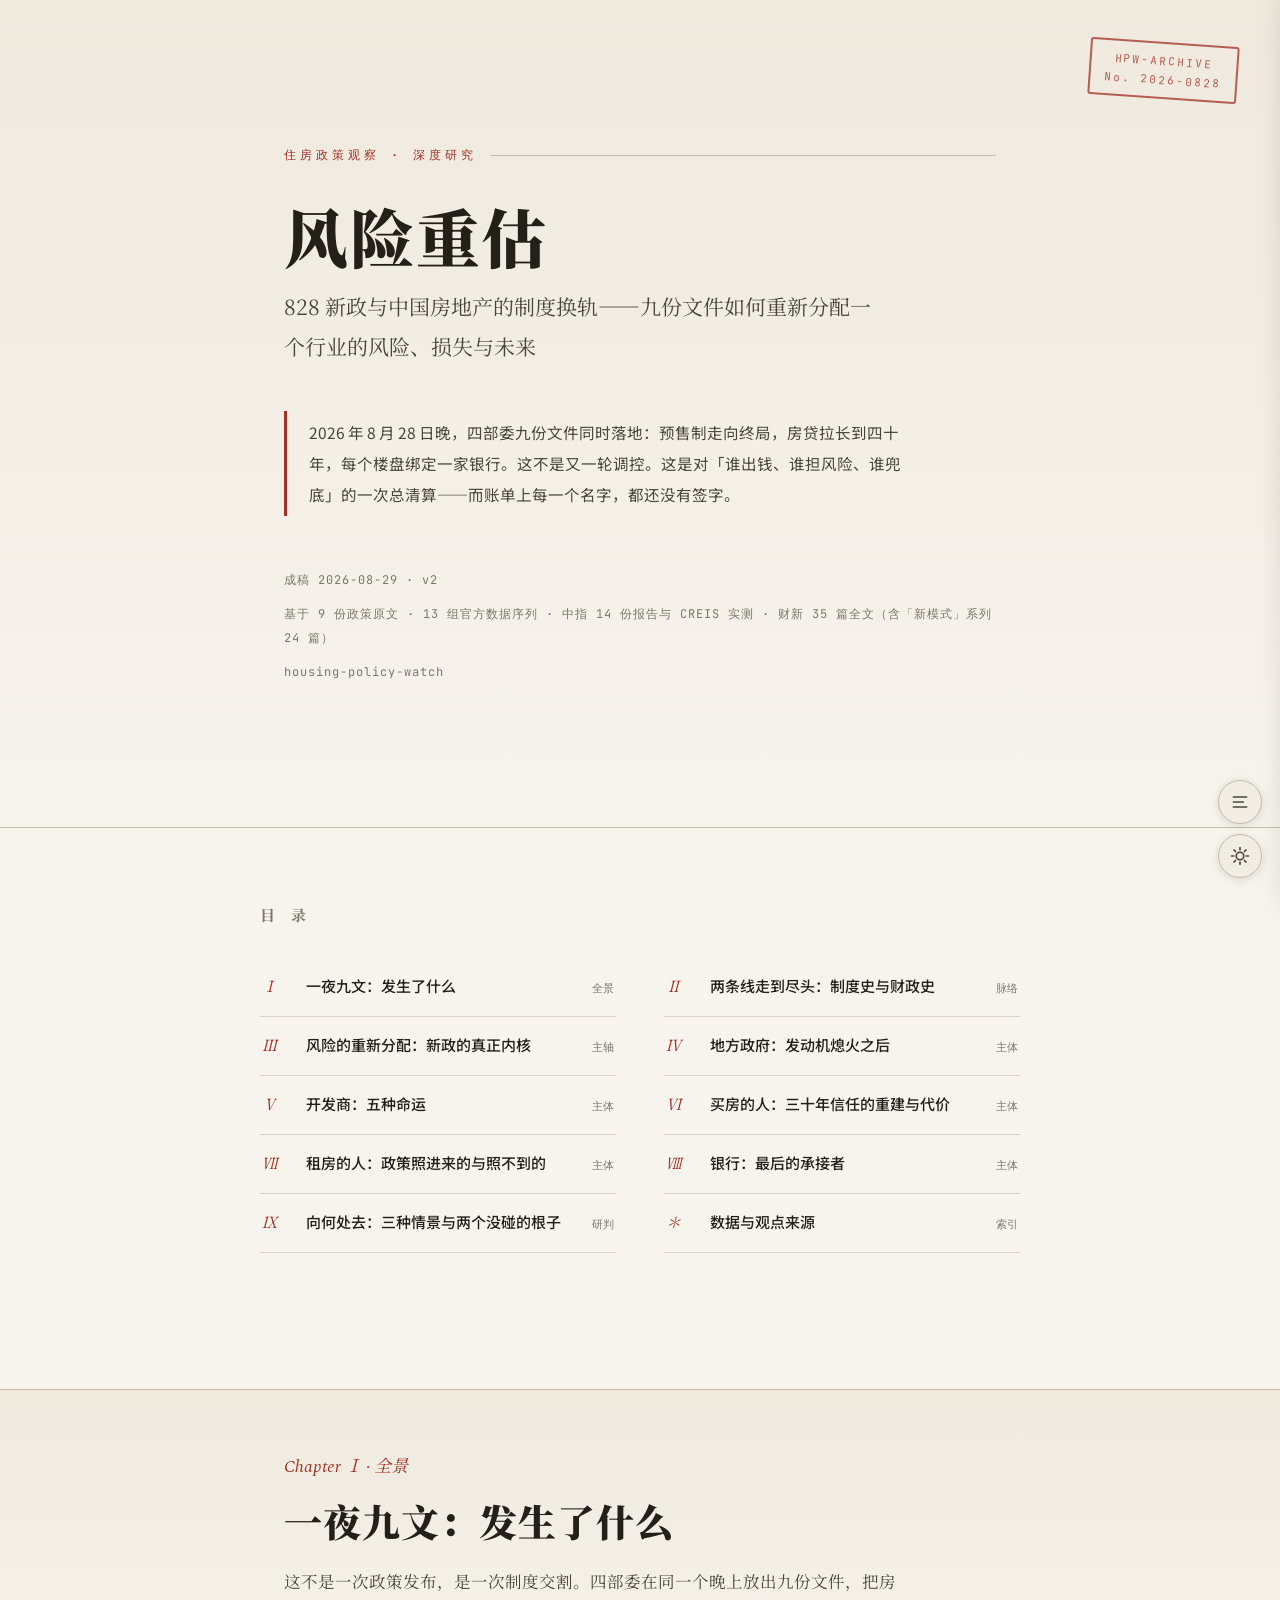
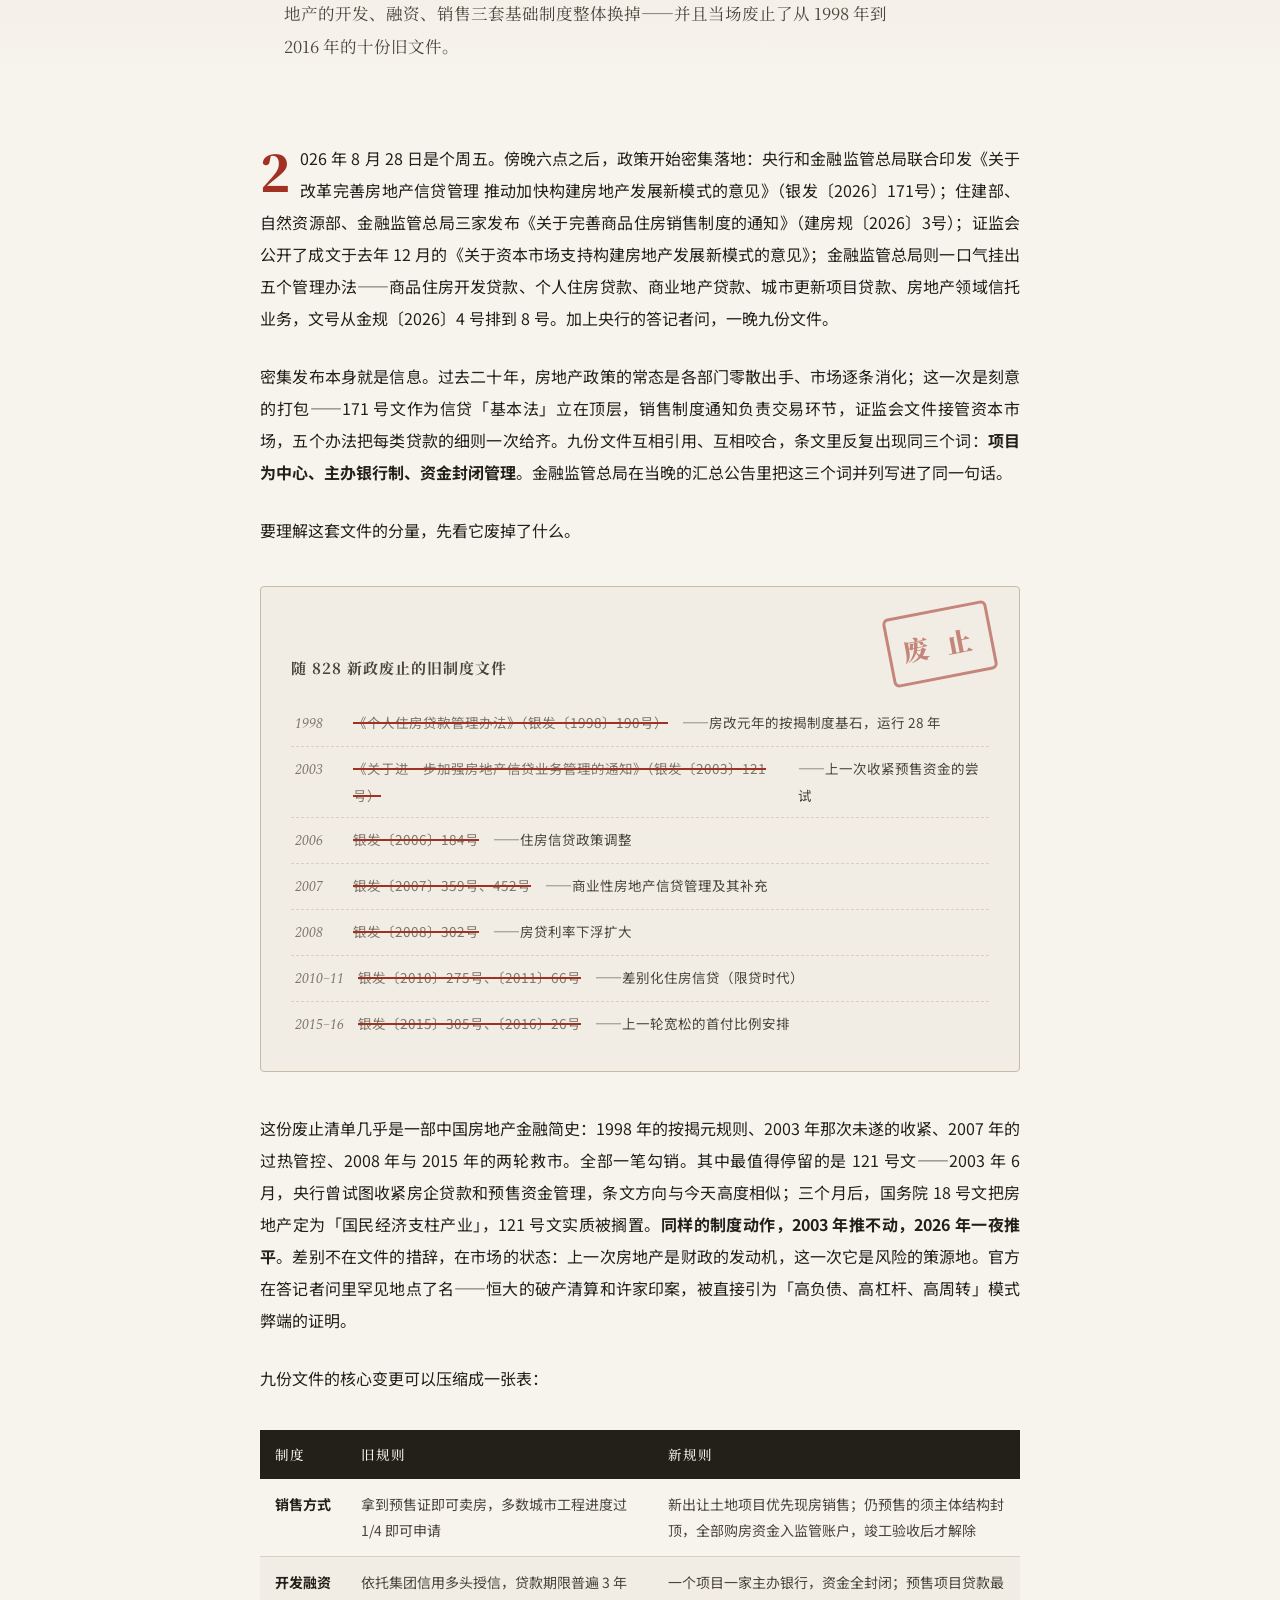
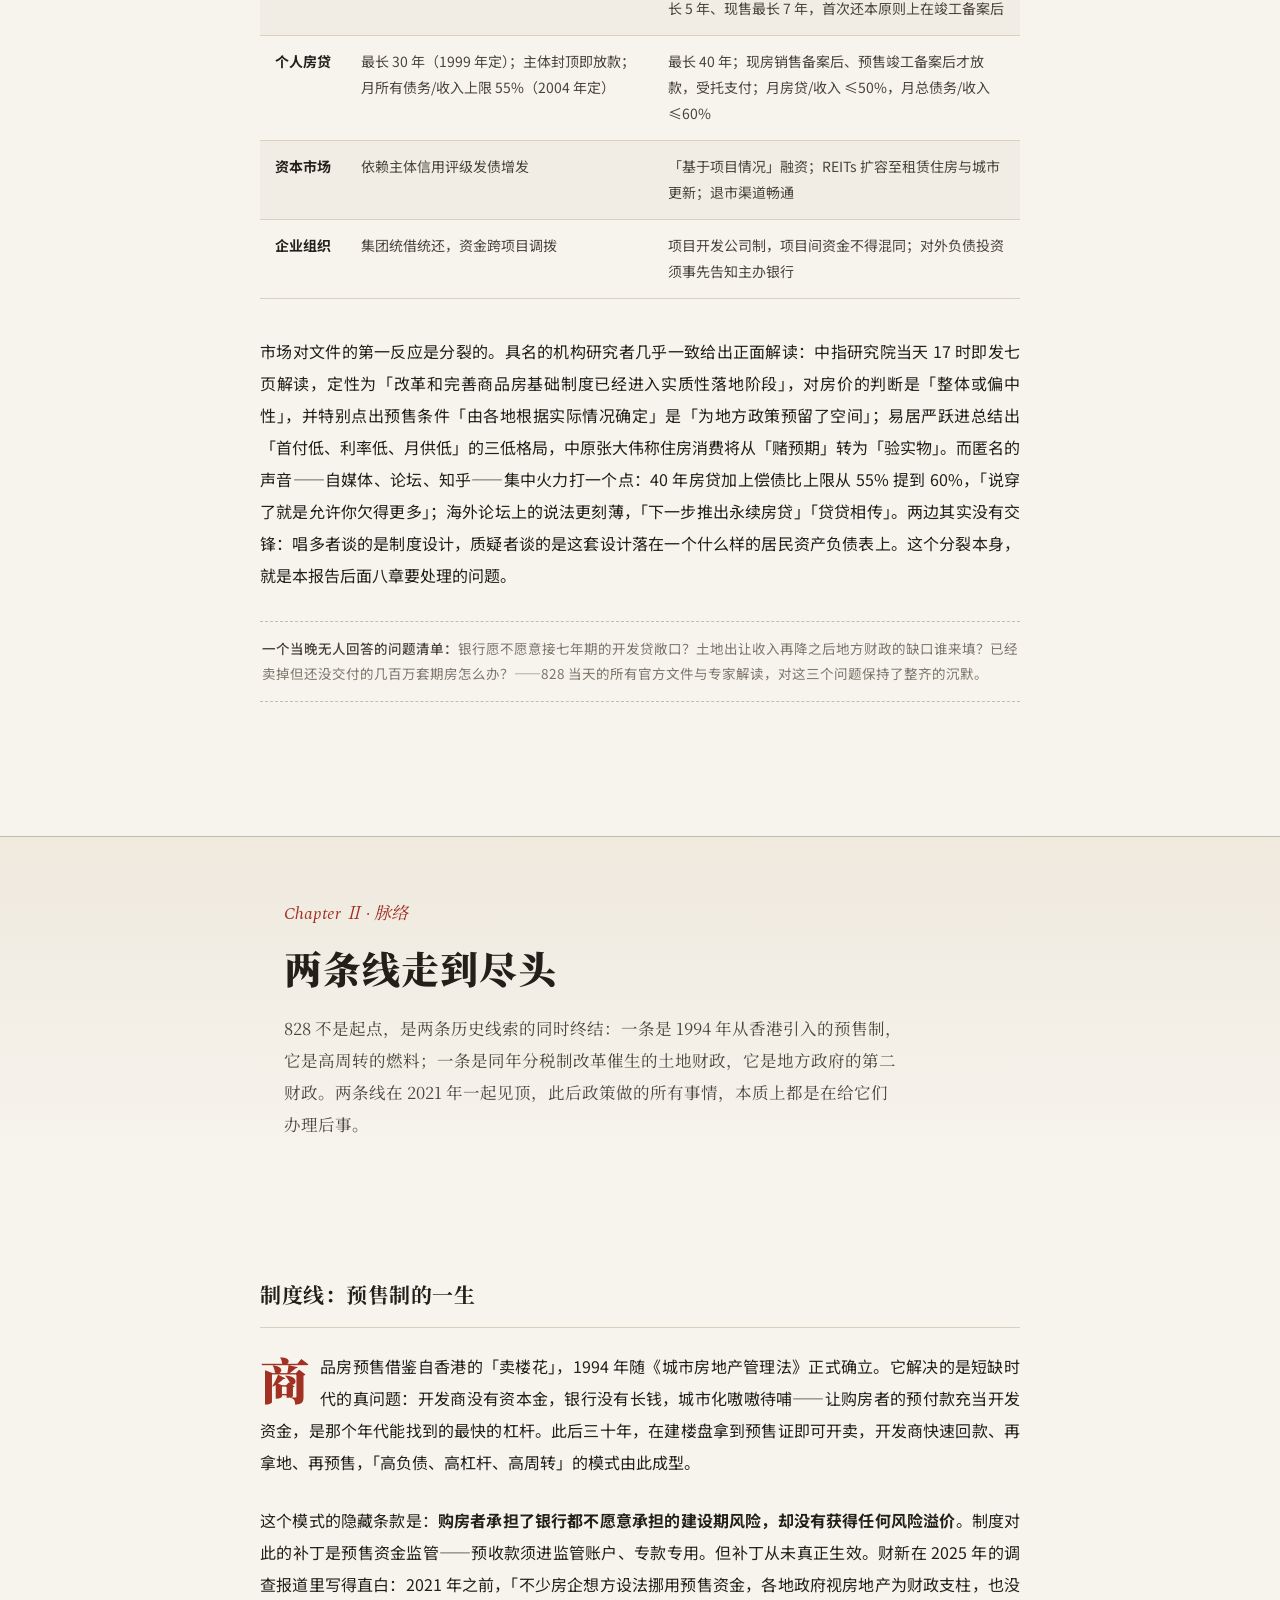
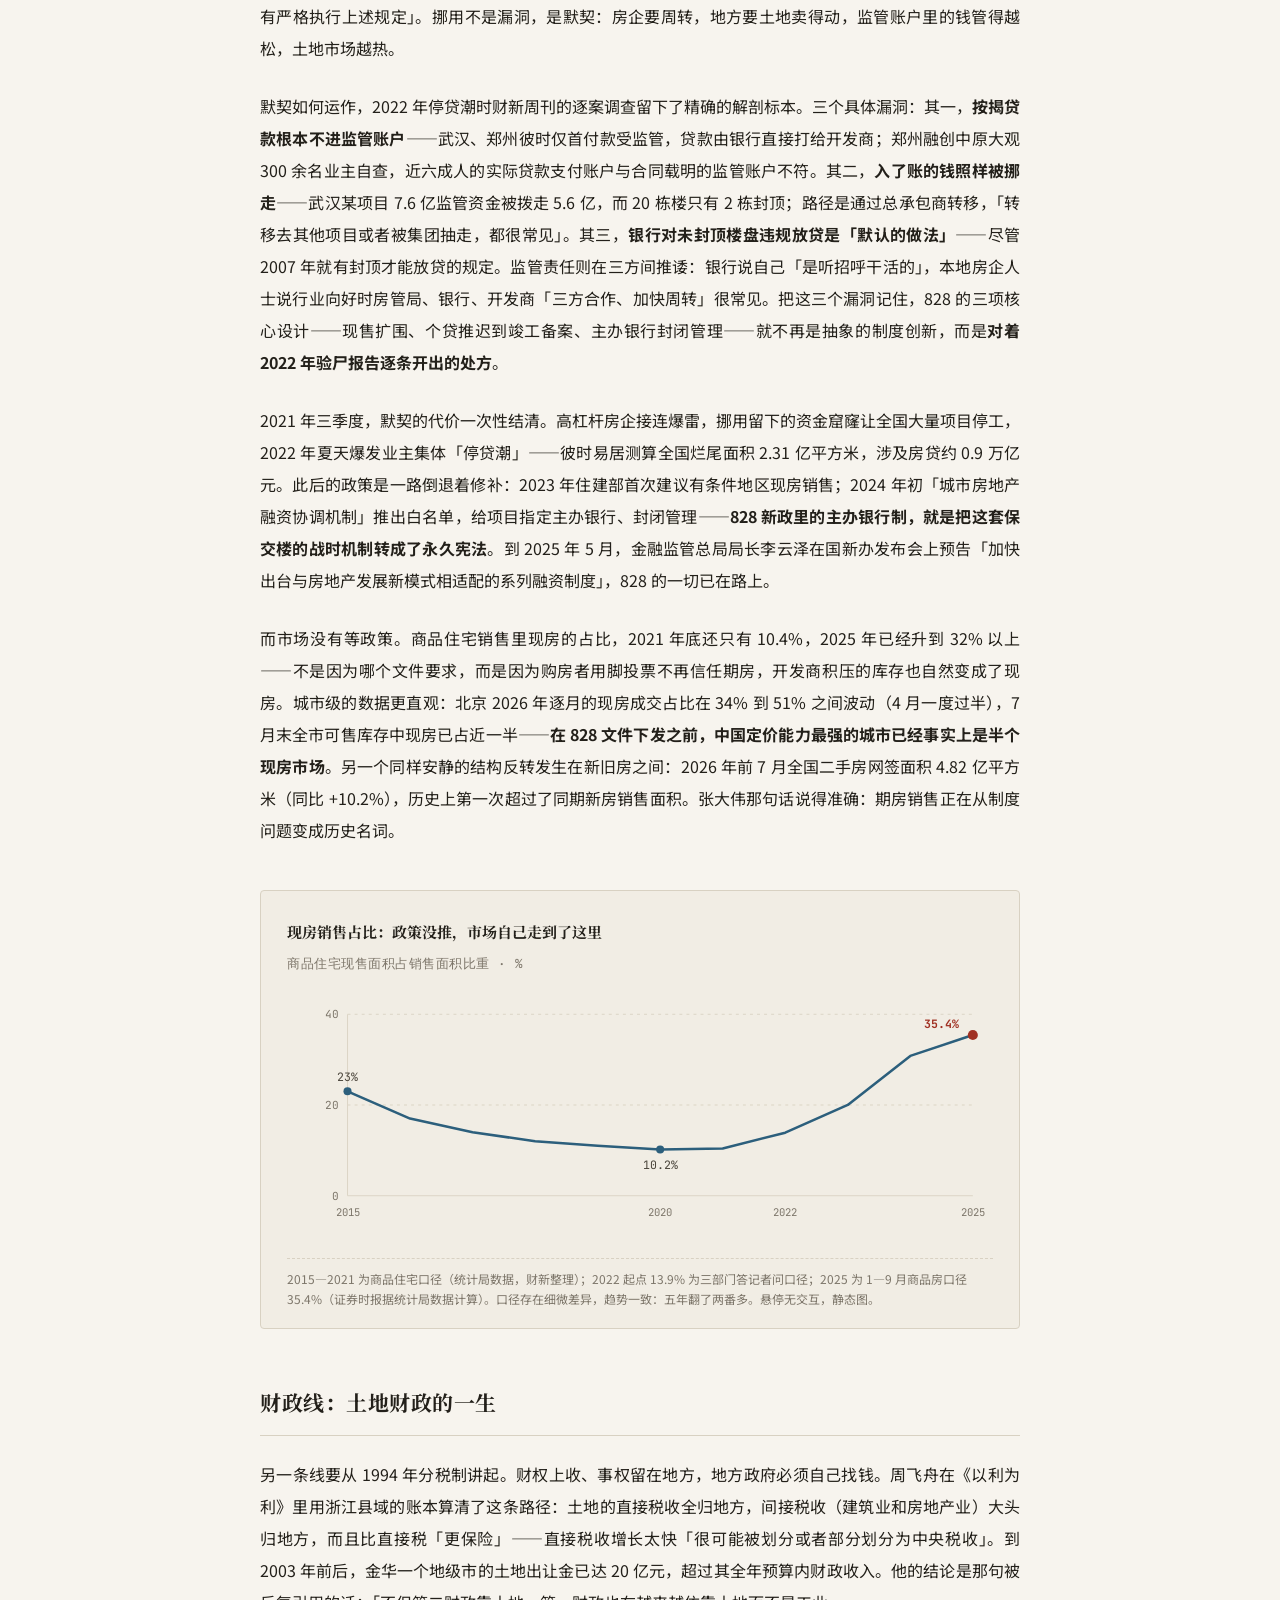
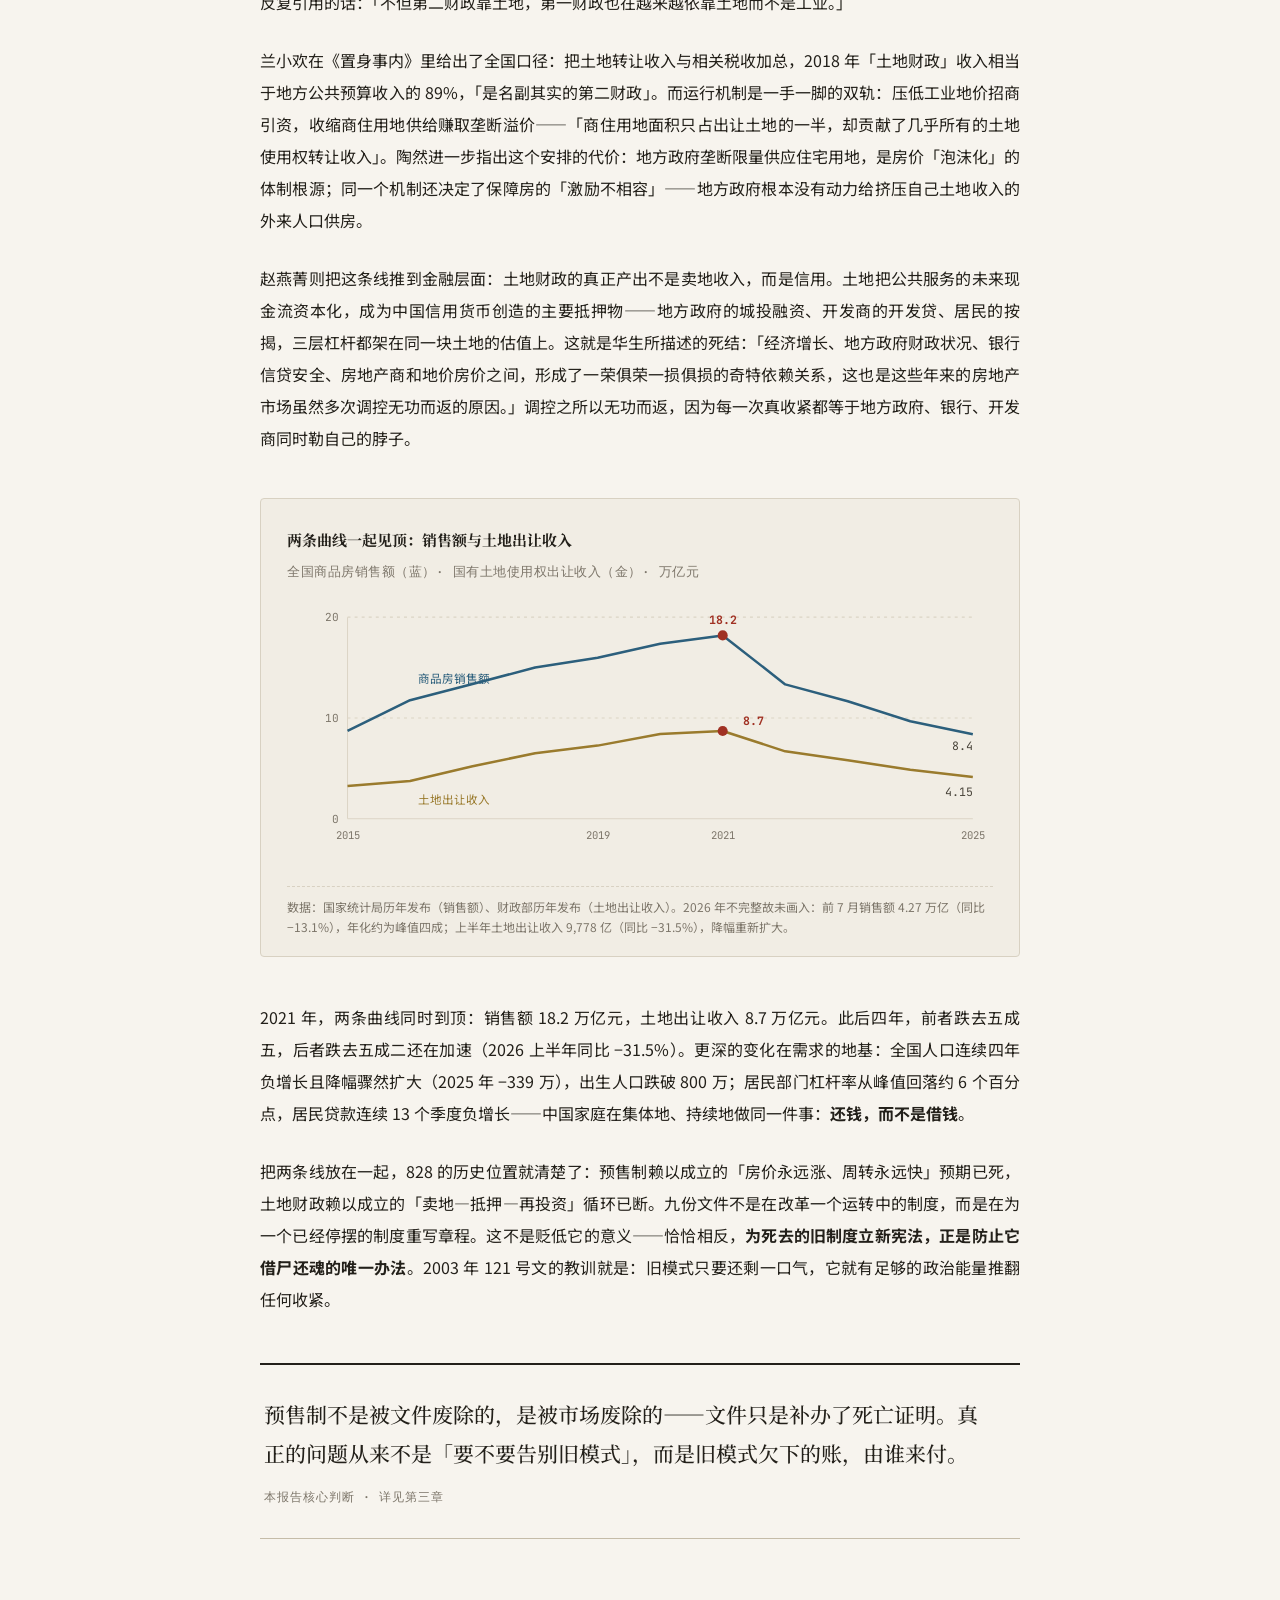
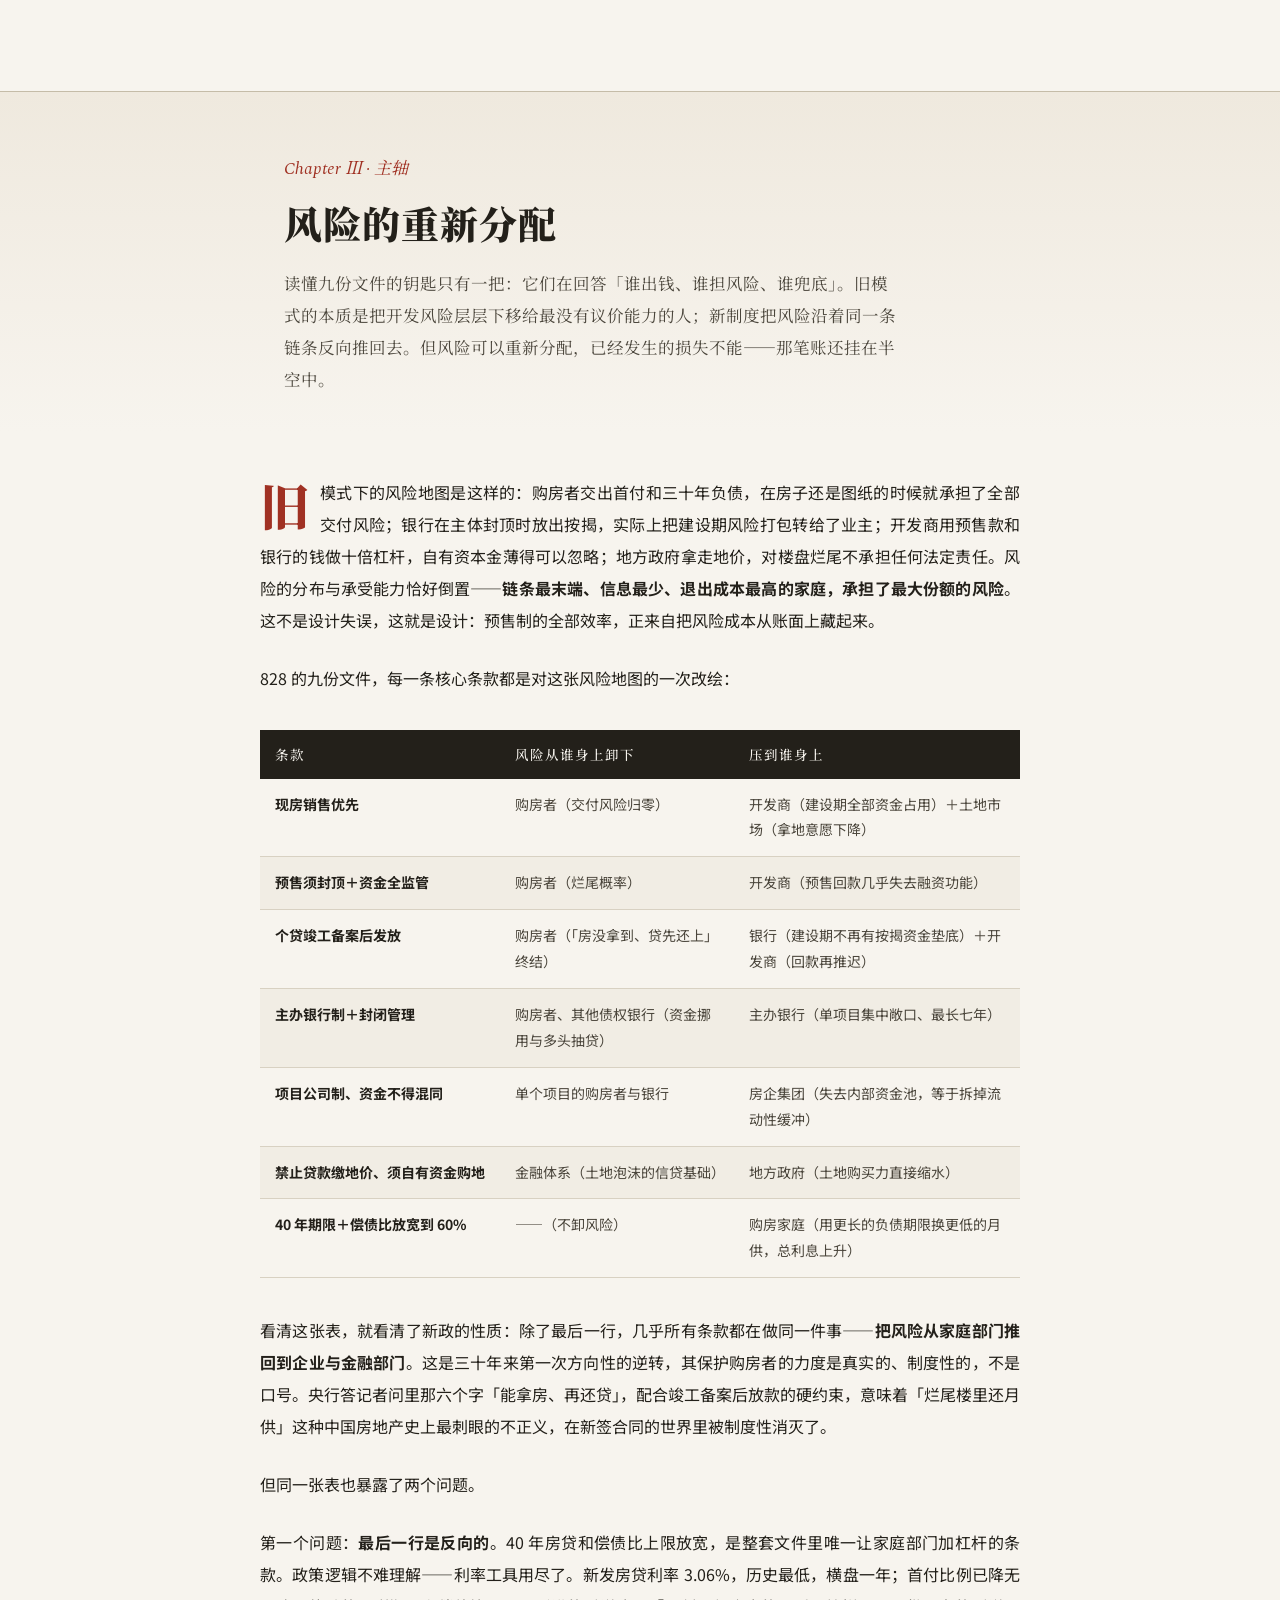
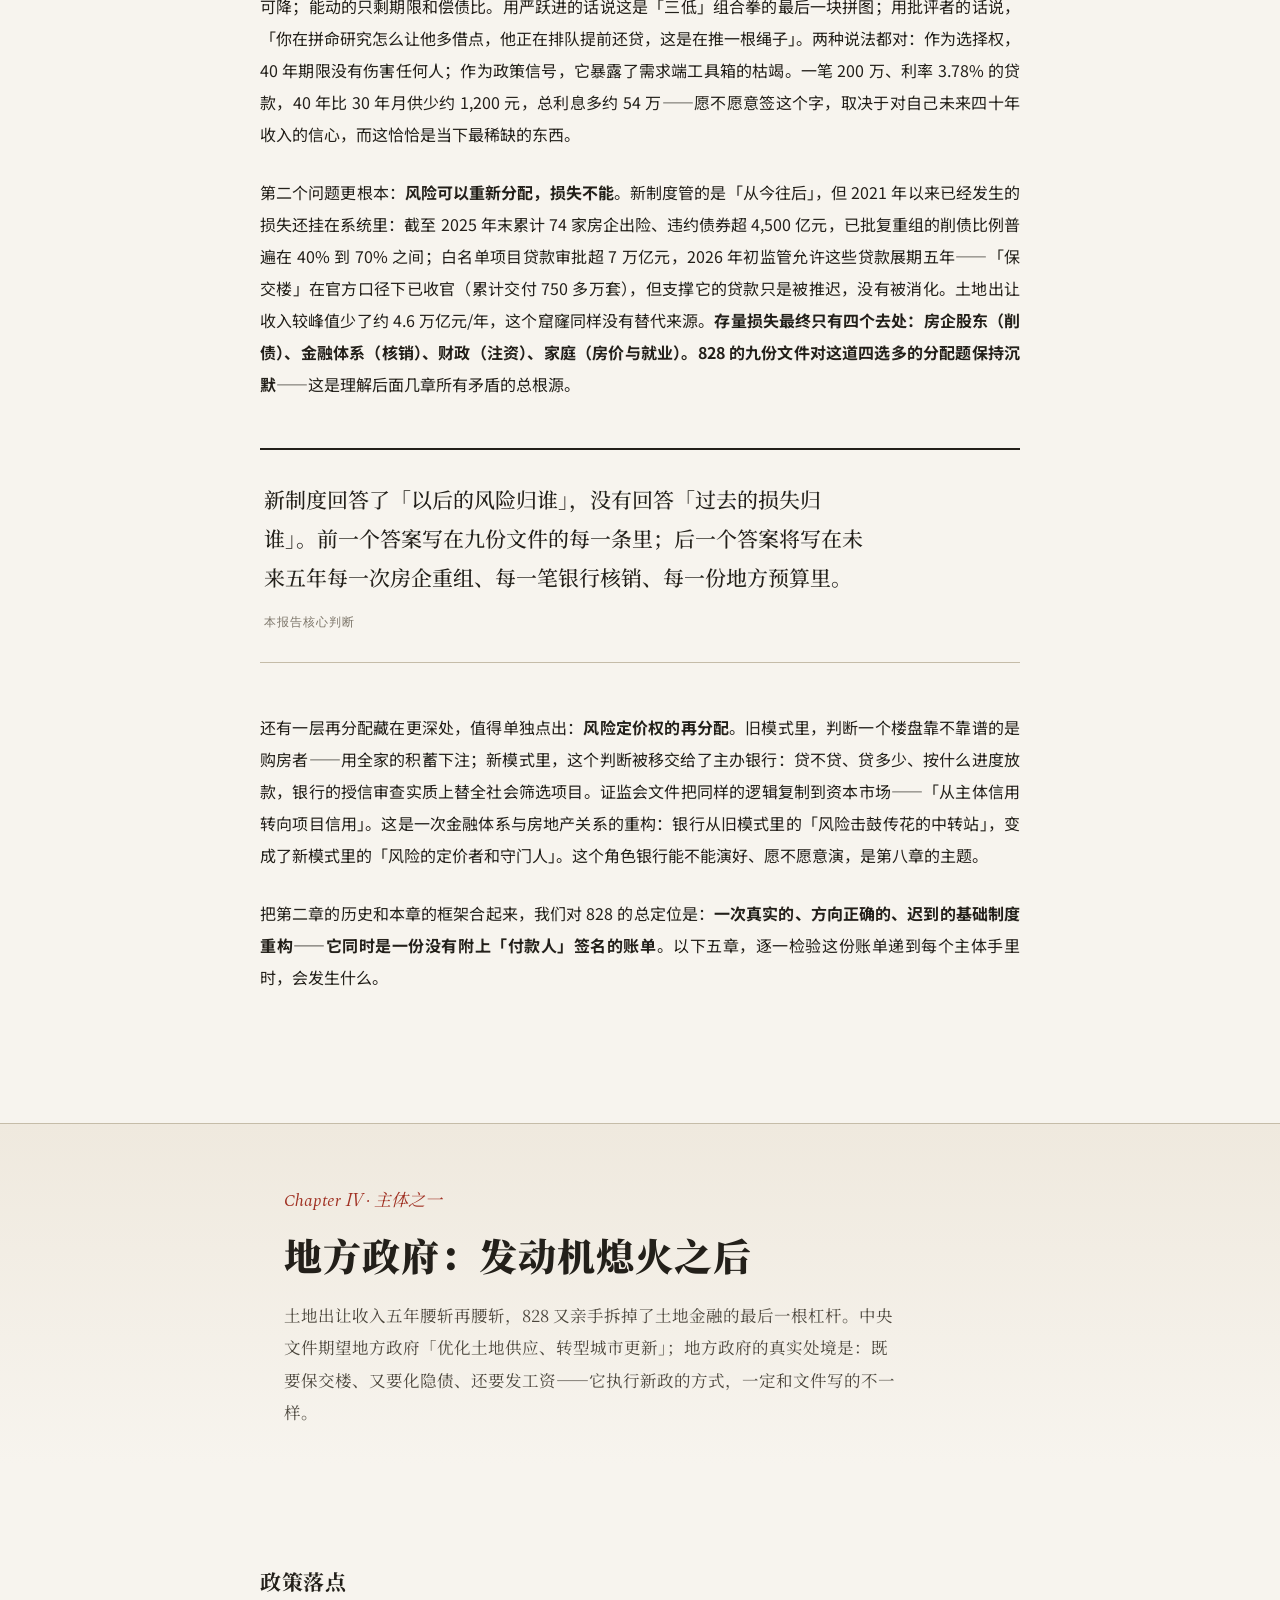
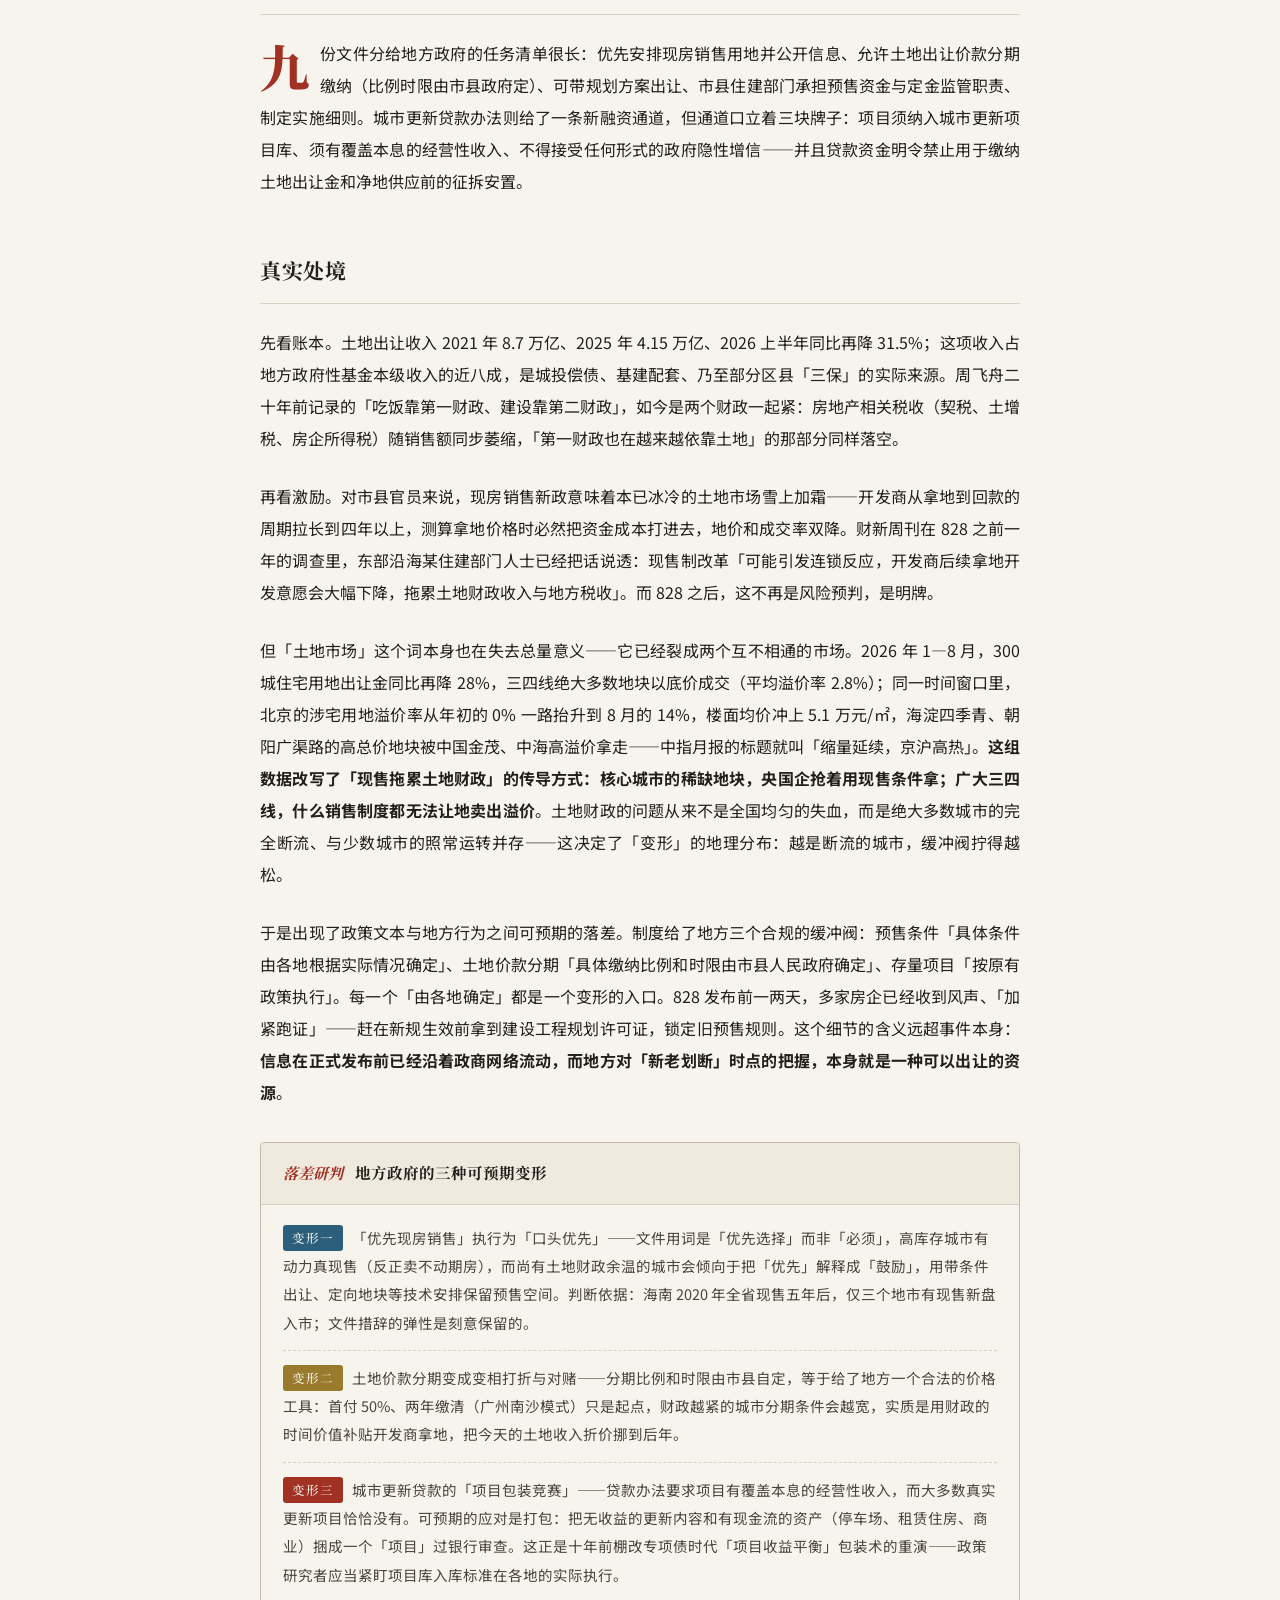
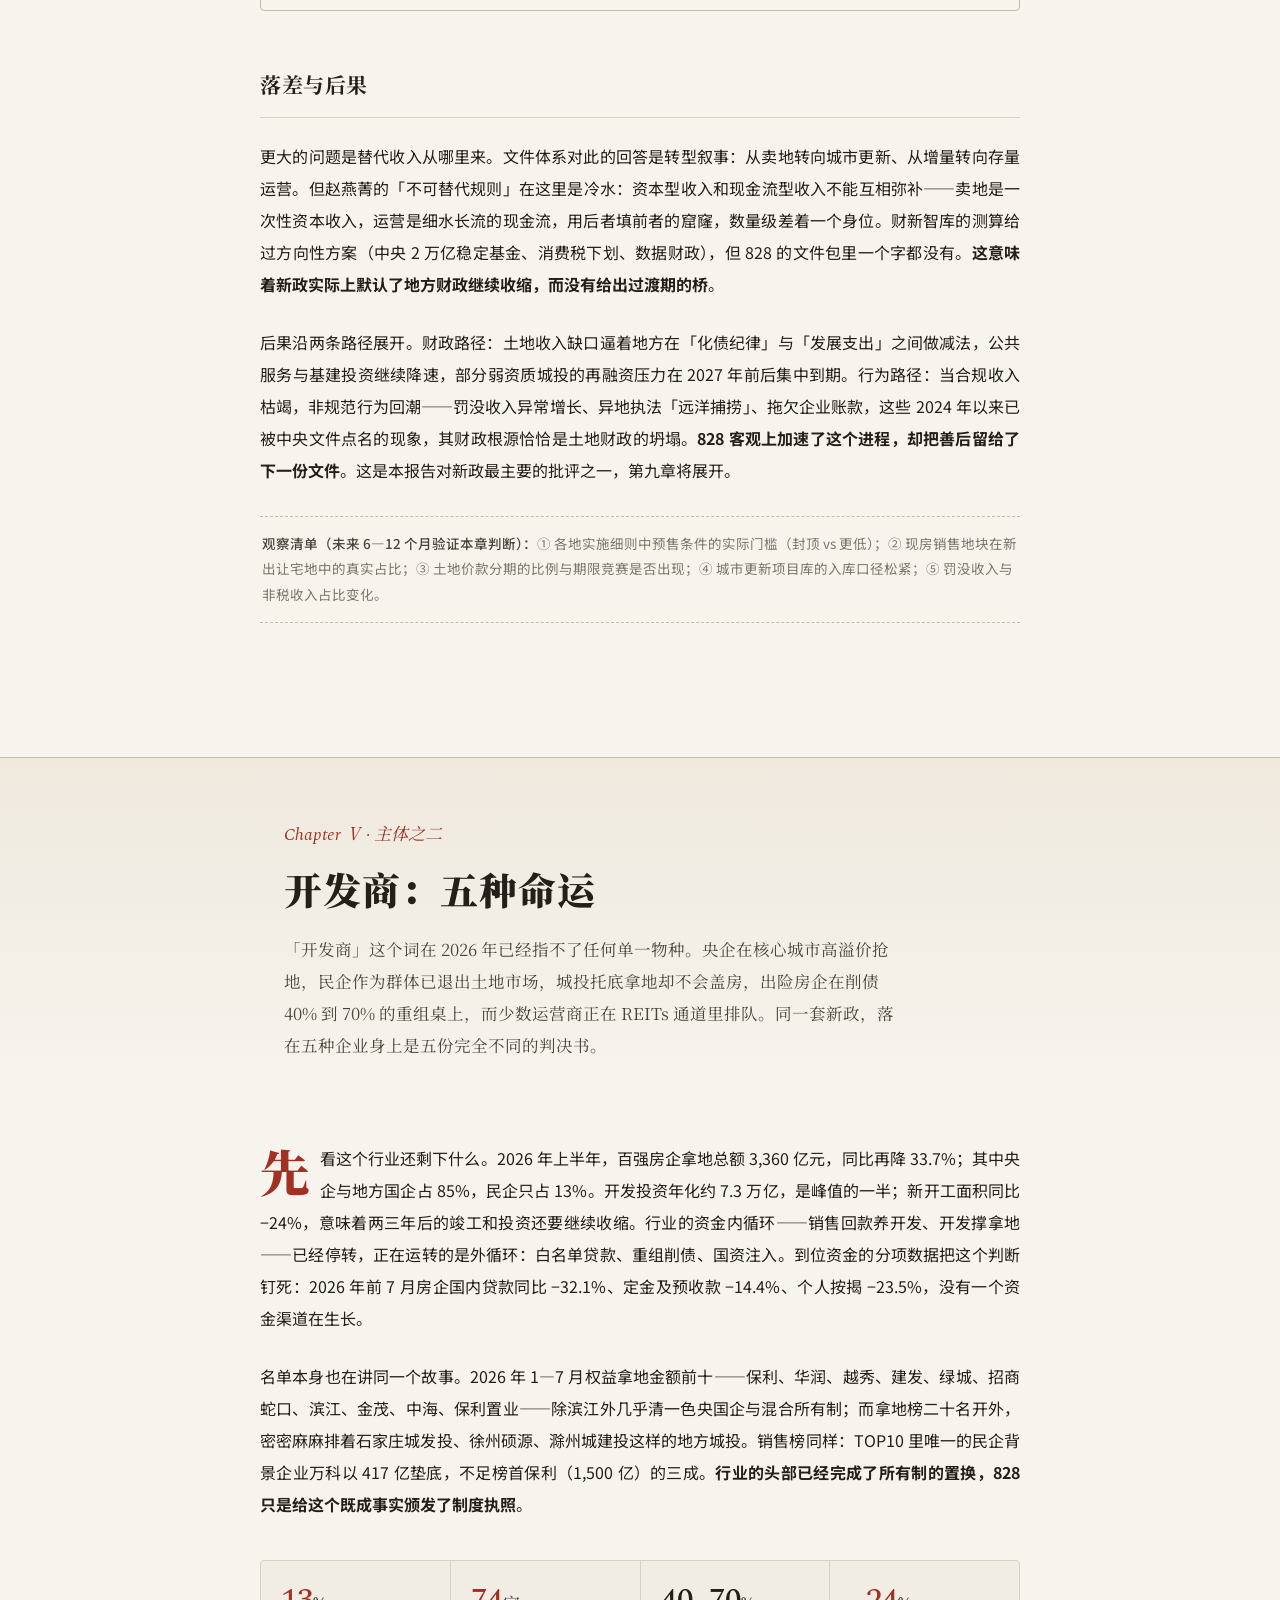
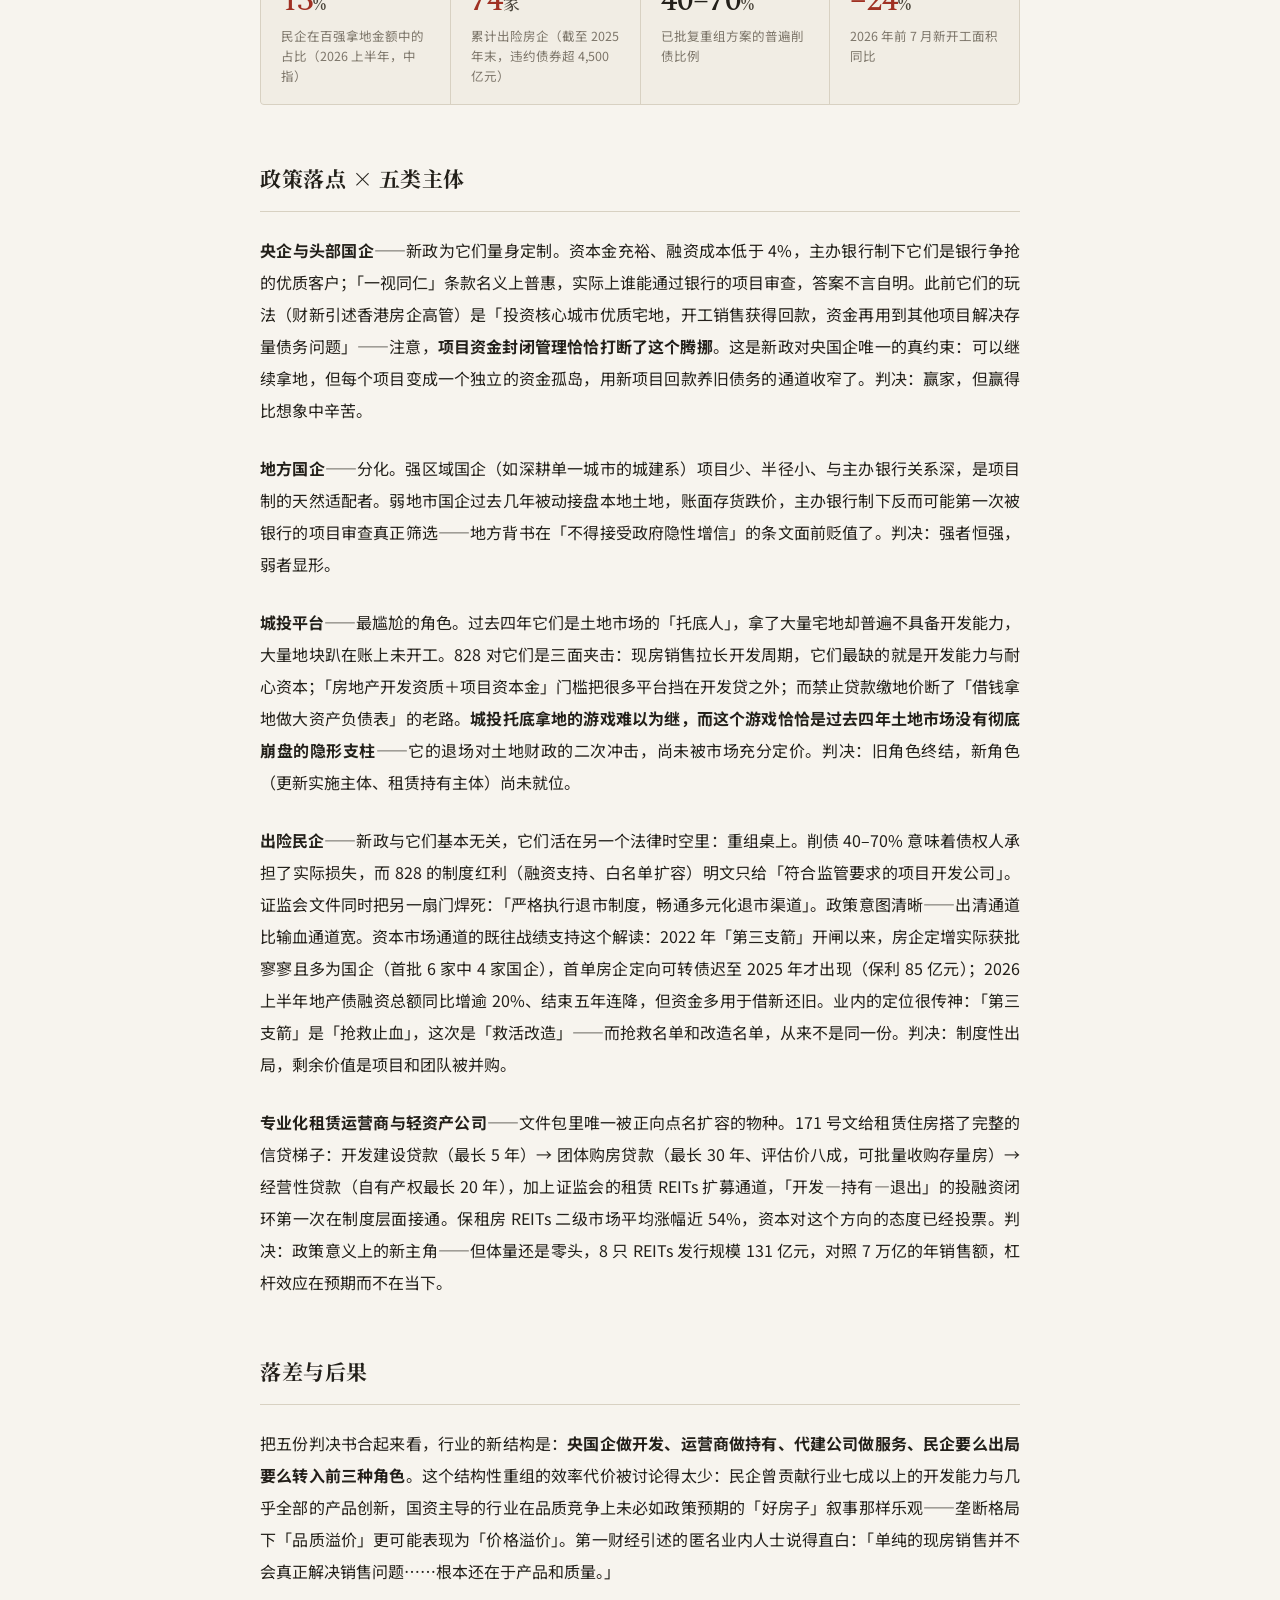
==== docs/index.html @ 93c1bcc4 "阅读体验：移动端排版优化 + 浮动目录抽屉 + 明暗主题切换 - 移动端：22px 页边距、取消两端对齐、压缩组件内边距、行高微调 - 浮动工具栏：目录抽屉（当前章节高亮、遮罩、Esc 关闭）+ 明暗" ====
<!DOCTYPE html>
<html lang="zh-CN">
<head>
<meta charset="UTF-8">
<meta name="viewport" content="width=device-width, initial-scale=1.0">
<title>风险重估：828房地产新政研究</title>
<script>
/* 提前应用已保存的主题，避免首屏闪烁 */
try {
  var t = localStorage.getItem('hpw-theme');
  if (t === 'dark' || t === 'light') document.documentElement.setAttribute('data-theme', t);
} catch (e) {}
</script>
<link rel="preconnect" href="https://fonts.googleapis.com">
<link rel="preconnect" href="https://fonts.gstatic.com" crossorigin>
<link rel="stylesheet" href="https://fonts.googleapis.com/css2?family=Noto+Serif+SC:wght@400;500;600;700;900&family=Noto+Sans+SC:wght@300;400;500;700&family=Spectral:ital,wght@0,400;0,500;1,400&family=JetBrains+Mono:wght@400;500&display=swap">
<style>
/* ============ 设计系统：档案纸 × 杂志特稿 ============ */
:root {
  --paper: #f7f4ee;          /* 微暖档案纸 */
  --paper-deep: #efe9de;     /* 深一档纸色，篇章页 */
  --paper-panel: #f1ede4;    /* 面板 */
  --ink: #23201a;            /* 近黑墨 */
  --ink-2: #4a453b;          /* 次级墨 */
  --ink-3: #7d766a;          /* 弱墨 */
  --hairline: #d8d1c2;       /* 发丝线 */
  --hairline-2: #c5bca8;
  --seal: #a03123;           /* 印章红——唯一强调色 */
  --seal-soft: #b8514419;    /* 印章红 10% */
  --tag-blue: #2c5f7c;       /* 档案蓝，数据/图表用 */
  --tag-blue-2: #6d98ad;
  --tag-gold: #9a7b2d;       /* 档案金，第二数据色 */
  --good: #3a7d5c;
  --chart-grid: #dcd5c6;
  --mono: 'JetBrains Mono', 'SF Mono', monospace;
  --serif: 'Noto Serif SC', 'Songti SC', serif;
  --sans: 'Noto Sans SC', 'PingFang SC', sans-serif;
  --num: 'Spectral', 'Noto Serif SC', serif;
}
@media (prefers-color-scheme: dark) {
  :root:not([data-theme="light"]) {
    --paper: #201e19;
    --paper-deep: #262420;
    --paper-panel: #2a2722;
    --ink: #e6e0d2;
    --ink-2: #b5ac99;
    --ink-3: #857c6b;
    --hairline: #3d382f;
    --hairline-2: #4d463a;
    --seal: #c9564a;
    --seal-soft: #c9564a1f;
    --tag-blue: #7aa9c0;
    --tag-blue-2: #4a7d96;
    --tag-gold: #c0a054;
    --good: #5b9c7c;
    --chart-grid: #38342b;
  }
}
:root[data-theme="dark"] {
  --paper: #201e19;
  --paper-deep: #262420;
  --paper-panel: #2a2722;
  --ink: #e6e0d2;
  --ink-2: #b5ac99;
  --ink-3: #857c6b;
  --hairline: #3d382f;
  --hairline-2: #4d463a;
  --seal: #c9564a;
  --seal-soft: #c9564a1f;
  --tag-blue: #7aa9c0;
  --tag-blue-2: #4a7d96;
  --tag-gold: #c0a054;
  --good: #5b9c7c;
  --chart-grid: #38342b;
}

* { margin: 0; padding: 0; box-sizing: border-box; }
[hidden] { display: none !important; }
html { scroll-behavior: smooth; }
body {
  font-family: var(--sans);
  background: var(--paper);
  color: var(--ink);
  font-size: 16px;
  line-height: 2;
  -webkit-font-smoothing: antialiased;
}

/* ============ 布局 ============ */
.shell { max-width: 760px; margin: 0 auto; padding: 0 24px; }
.wide { max-width: 920px; margin-left: auto; margin-right: auto; }

/* ============ 封面 ============ */
.cover {
  min-height: 92vh;
  display: flex;
  flex-direction: column;
  justify-content: center;
  position: relative;
  border-bottom: 1px solid var(--hairline-2);
  background: linear-gradient(180deg, var(--paper-deep), var(--paper));
}
.cover-inner { max-width: 760px; margin: 0 auto; padding: 96px 24px; width: 100%; }
.cover-kicker {
  font-family: var(--mono);
  font-size: 12px;
  letter-spacing: 4px;
  color: var(--seal);
  margin-bottom: 28px;
  display: flex;
  align-items: center;
  gap: 14px;
}
.cover-kicker::after { content: ''; flex: 1; height: 1px; background: var(--hairline-2); }
.cover h1 {
  font-family: var(--serif);
  font-size: clamp(40px, 7vw, 64px);
  font-weight: 900;
  line-height: 1.25;
  letter-spacing: 2px;
  text-wrap: balance;
  margin-bottom: 12px;
}
.cover-sub {
  font-family: var(--serif);
  font-size: clamp(17px, 2.4vw, 21px);
  font-weight: 400;
  color: var(--ink-2);
  line-height: 1.9;
  max-width: 600px;
  margin-bottom: 44px;
}
.cover-thesis {
  border-left: 3px solid var(--seal);
  padding: 6px 0 6px 22px;
  max-width: 620px;
}
.cover-thesis p {
  font-size: 15.5px;
  color: var(--ink-2);
  line-height: 2;
}
.cover-meta {
  margin-top: 52px;
  display: flex;
  flex-wrap: wrap;
  gap: 10px 32px;
  font-family: var(--mono);
  font-size: 12px;
  color: var(--ink-3);
  letter-spacing: 1px;
}

/* 档案编号章 */
.file-stamp {
  position: absolute;
  top: 42px;
  right: 42px;
  border: 2px solid var(--seal);
  color: var(--seal);
  font-family: var(--mono);
  font-size: 11px;
  letter-spacing: 2px;
  padding: 8px 14px;
  transform: rotate(4deg);
  opacity: .75;
  line-height: 1.7;
  text-align: center;
  border-radius: 3px;
}
@media (max-width: 720px) { .file-stamp { position: static; display: inline-block; margin: 0 24px 24px; } }

/* ============ 目录 ============ */
.toc-wrap { padding: 72px 0 40px; }
.toc-head {
  font-family: var(--serif);
  font-size: 15px;
  font-weight: 700;
  letter-spacing: 6px;
  color: var(--ink-3);
  margin-bottom: 28px;
}
.toc-grid { display: grid; grid-template-columns: 1fr 1fr; gap: 0 48px; }
@media (max-width: 640px) { .toc-grid { grid-template-columns: 1fr; } }
.toc-item {
  display: flex;
  align-items: baseline;
  gap: 14px;
  padding: 13px 2px;
  border-bottom: 1px solid var(--hairline);
  text-decoration: none;
  color: var(--ink);
  transition: color .15s;
}
.toc-item:hover { color: var(--seal); }
.toc-item .no {
  font-family: var(--num);
  font-size: 15px;
  font-style: italic;
  color: var(--seal);
  min-width: 30px;
}
.toc-item .tt { font-size: 15px; font-weight: 500; flex: 1; }
.toc-item .pg { font-family: var(--mono); font-size: 11px; color: var(--ink-3); }

/* ============ 篇章页 ============ */
.chapter {
  margin-top: 96px;
  padding: 60px 0 36px;
  border-top: 1px solid var(--hairline-2);
  background: linear-gradient(180deg, var(--paper-deep) 0%, var(--paper) 100%);
}
.chapter-label {
  font-family: var(--num);
  font-style: italic;
  font-size: 17px;
  color: var(--seal);
  margin-bottom: 10px;
}
.chapter h2 {
  font-family: var(--serif);
  font-size: clamp(28px, 4.6vw, 38px);
  font-weight: 900;
  line-height: 1.4;
  letter-spacing: 1px;
  text-wrap: balance;
  margin-bottom: 18px;
}
.chapter-dek {
  font-family: var(--serif);
  font-size: 16.5px;
  color: var(--ink-2);
  line-height: 1.95;
  max-width: 620px;
}

/* ============ 正文 ============ */
.prose { padding: 44px 0 8px; }
.prose p {
  margin-bottom: 26px;
  color: var(--ink);
  text-align: justify;
  hanging-punctuation: first;
}
.prose > p:first-of-type::first-letter {
  font-family: var(--serif);
  font-size: 3.1em;
  font-weight: 900;
  float: left;
  line-height: .85;
  padding: 8px 10px 0 0;
  color: var(--seal);
}
.prose h3 {
  font-family: var(--serif);
  font-size: 21px;
  font-weight: 700;
  margin: 52px 0 22px;
  padding-bottom: 12px;
  border-bottom: 1px solid var(--hairline);
  letter-spacing: .5px;
}
.prose h4 {
  font-family: var(--serif);
  font-size: 17px;
  font-weight: 700;
  margin: 36px 0 16px;
  color: var(--ink);
}
strong { font-weight: 700; color: var(--ink); }
.prose a { color: var(--tag-blue); text-decoration: none; border-bottom: 1px solid var(--tag-blue-2); }

/* 抽文 */
.pull {
  font-family: var(--serif);
  font-size: 21px;
  font-weight: 500;
  line-height: 1.85;
  color: var(--ink);
  border-top: 2px solid var(--ink);
  border-bottom: 1px solid var(--hairline-2);
  padding: 30px 4px;
  margin: 48px 0;
  text-wrap: balance;
}
.pull .attr {
  display: block;
  font-family: var(--mono);
  font-size: 11.5px;
  color: var(--ink-3);
  margin-top: 14px;
  letter-spacing: 1px;
}

/* 引文块 */
blockquote.doc {
  background: var(--paper-panel);
  border-left: 3px solid var(--tag-gold);
  padding: 22px 26px;
  margin: 30px 0;
  font-size: 15px;
  line-height: 2;
  color: var(--ink-2);
}
blockquote.doc .src {
  display: block;
  font-family: var(--mono);
  font-size: 11.5px;
  color: var(--ink-3);
  margin-top: 12px;
}

/* 旁注 */
.side-note {
  font-size: 13.5px;
  color: var(--ink-3);
  border-top: 1px dashed var(--hairline-2);
  border-bottom: 1px dashed var(--hairline-2);
  padding: 14px 2px;
  margin: 30px 0;
  line-height: 1.9;
}
.side-note b { color: var(--ink-2); font-weight: 500; }

/* ============ 档案卷宗构件 ============ */
/* 废止文件卷宗 */
.repealed-vault {
  background: var(--paper-panel);
  border: 1px solid var(--hairline-2);
  border-radius: 4px;
  padding: 30px 30px 24px;
  margin: 40px 0;
  position: relative;
  overflow: hidden;
}
.repealed-vault::after {
  content: '废 止';
  position: absolute;
  top: 22px;
  right: 26px;
  font-family: var(--serif);
  font-size: 26px;
  font-weight: 900;
  color: var(--seal);
  border: 3px solid var(--seal);
  border-radius: 6px;
  padding: 6px 12px;
  transform: rotate(-11deg);
  opacity: .55;
  letter-spacing: 6px;
  pointer-events: none;
}
.repealed-vault h4 {
  font-family: var(--serif);
  font-size: 15px;
  font-weight: 700;
  margin-bottom: 18px;
  color: var(--ink-2);
  letter-spacing: 1px;
}
.repealed-list { list-style: none; }
.repealed-list li {
  font-size: 13.5px;
  padding: 8px 0 8px 4px;
  border-bottom: 1px dashed var(--hairline);
  color: var(--ink-2);
  display: flex;
  gap: 14px;
  align-items: baseline;
}
.repealed-list li:last-child { border-bottom: none; }
.repealed-list .yr {
  font-family: var(--num);
  font-style: italic;
  font-size: 14px;
  color: var(--ink-3);
  min-width: 44px;
}
.repealed-list li s { text-decoration-color: var(--seal); text-decoration-thickness: 1.5px; color: var(--ink-3); text-decoration-line: line-through; }

/* 制度年表 */
.timeline { margin: 44px 0; position: relative; padding-left: 26px; }
.timeline::before {
  content: '';
  position: absolute;
  left: 5px; top: 8px; bottom: 8px;
  width: 1.5px;
  background: var(--hairline-2);
}
.tl-item { position: relative; padding: 0 0 30px; }
.tl-item:last-child { padding-bottom: 4px; }
.tl-item::before {
  content: '';
  position: absolute;
  left: -25px; top: 11px;
  width: 9px; height: 9px;
  border-radius: 50%;
  background: var(--paper);
  border: 2px solid var(--ink-3);
}
.tl-item.mark::before { border-color: var(--seal); background: var(--seal); }
.tl-year {
  font-family: var(--num);
  font-style: italic;
  font-size: 18px;
  color: var(--seal);
  margin-bottom: 4px;
}
.tl-title { font-weight: 700; font-size: 15px; margin-bottom: 4px; font-family: var(--serif); }
.tl-body { font-size: 14px; color: var(--ink-2); line-height: 1.9; }

/* ============ 数据图表 ============ */
figure.chart {
  margin: 44px 0;
  background: var(--paper-panel);
  border: 1px solid var(--hairline);
  border-radius: 4px;
  padding: 26px 26px 18px;
}
figure.chart figcaption {
  font-family: var(--serif);
  font-size: 15px;
  font-weight: 700;
  margin-bottom: 4px;
}
figure.chart .chart-sub {
  font-size: 12.5px;
  color: var(--ink-3);
  margin-bottom: 18px;
  font-family: var(--mono);
  letter-spacing: .5px;
}
figure.chart .chart-note {
  font-size: 12px;
  color: var(--ink-3);
  margin-top: 12px;
  line-height: 1.7;
  border-top: 1px dashed var(--hairline);
  padding-top: 10px;
}
figure.chart svg { width: 100%; height: auto; display: block; overflow: visible; }
.chart-scroll { overflow-x: auto; }

/* 大数字组 */
.stat-row {
  display: grid;
  grid-template-columns: repeat(auto-fit, minmax(150px, 1fr));
  gap: 1px;
  background: var(--hairline);
  border: 1px solid var(--hairline);
  border-radius: 4px;
  overflow: hidden;
  margin: 40px 0;
}
.stat {
  background: var(--paper-panel);
  padding: 22px 20px 18px;
}
.stat .v {
  font-family: var(--num);
  font-size: 32px;
  font-weight: 500;
  line-height: 1.1;
  color: var(--ink);
  font-variant-numeric: tabular-nums;
}
.stat .v em { font-style: normal; font-size: 17px; color: var(--ink-2); }
.stat .v.down { color: var(--seal); }
.stat .k { font-size: 12.5px; color: var(--ink-3); margin-top: 8px; line-height: 1.6; }

/* ============ 主体分析表 ============ */
.actor-table { width: 100%; border-collapse: collapse; margin: 36px 0; font-size: 14px; }
.actor-table th {
  font-family: var(--serif);
  background: var(--ink);
  color: var(--paper);
  text-align: left;
  padding: 11px 15px;
  font-weight: 500;
  font-size: 13.5px;
  letter-spacing: 1px;
}
.actor-table td {
  padding: 13px 15px;
  border-bottom: 1px solid var(--hairline);
  vertical-align: top;
  line-height: 1.85;
  color: var(--ink-2);
}
.actor-table td:first-child { font-weight: 700; color: var(--ink); white-space: nowrap; }
.actor-table tr:nth-child(even) td { background: var(--paper-panel); }
.table-scroll { overflow-x: auto; margin: 36px 0; }
.table-scroll .actor-table { margin: 0; min-width: 640px; }

/* 落差卡 */
.gap-card {
  border: 1px solid var(--hairline-2);
  border-radius: 4px;
  margin: 34px 0;
  overflow: hidden;
}
.gap-card .gc-head {
  background: var(--paper-deep);
  padding: 14px 22px;
  font-family: var(--serif);
  font-weight: 700;
  font-size: 15.5px;
  border-bottom: 1px solid var(--hairline);
  display: flex;
  align-items: baseline;
  gap: 12px;
}
.gap-card .gc-head .idx {
  font-family: var(--num);
  font-style: italic;
  color: var(--seal);
  font-size: 15px;
}
.gap-card .gc-body { padding: 6px 22px 8px; }
.gap-card .gc-row { padding: 13px 0; border-bottom: 1px dashed var(--hairline); font-size: 14.5px; line-height: 1.95; color: var(--ink-2); }
.gap-card .gc-row:last-child { border-bottom: none; }
.gap-card .gc-row b.tag {
  font-family: var(--serif);
  display: inline-block;
  font-size: 12.5px;
  color: var(--paper);
  background: var(--ink-3);
  border-radius: 3px;
  padding: 1px 9px;
  margin-right: 9px;
  font-weight: 500;
  vertical-align: 1px;
  letter-spacing: 1px;
}
.gap-card .gc-row.policy b.tag { background: var(--tag-blue); }
.gap-card .gc-row.real b.tag { background: var(--tag-gold); }
.gap-card .gc-row.gap b.tag { background: var(--seal); }

/* 观点对垒 */
.debate {
  display: grid;
  grid-template-columns: 1fr 1fr;
  gap: 20px;
  margin: 36px 0;
}
@media (max-width: 640px) { .debate { grid-template-columns: 1fr; } }
.debate-col {
  border-top: 3px solid var(--tag-blue);
  background: var(--paper-panel);
  padding: 20px 22px;
  border-radius: 0 0 4px 4px;
}
.debate-col.con { border-top-color: var(--seal); }
.debate-col h5 {
  font-family: var(--serif);
  font-size: 14px;
  font-weight: 700;
  letter-spacing: 2px;
  margin-bottom: 14px;
  color: var(--ink-2);
}
.debate-col p { font-size: 13.5px; line-height: 1.95; color: var(--ink-2); margin-bottom: 12px; }
.debate-col p:last-child { margin-bottom: 0; }
.debate-col .who { font-family: var(--mono); font-size: 11px; color: var(--ink-3); }

/* 情景卡 */
.scenario-grid { display: grid; grid-template-columns: repeat(auto-fit, minmax(210px, 1fr)); gap: 18px; margin: 36px 0; }
.scenario {
  border: 1px solid var(--hairline-2);
  border-radius: 4px;
  padding: 20px 20px 16px;
  background: var(--paper-panel);
}
.scenario h5 { font-family: var(--serif); font-size: 15px; font-weight: 700; margin-bottom: 4px; }
.scenario .prob { font-family: var(--mono); font-size: 11px; color: var(--seal); letter-spacing: 1px; margin-bottom: 12px; }
.scenario p { font-size: 13.5px; line-height: 1.9; color: var(--ink-2); }

/* ============ 章节间隔符 ============ */
.divider {
  text-align: center;
  margin: 72px 0;
  color: var(--ink-3);
  font-family: var(--num);
  font-size: 18px;
  letter-spacing: 14px;
}

/* ============ 脚注/来源 ============ */
.sources {
  margin-top: 96px;
  border-top: 2px solid var(--ink);
  padding: 40px 0 80px;
}
.sources h3 { font-family: var(--serif); font-size: 18px; font-weight: 700; margin-bottom: 24px; }
.sources ol { padding-left: 22px; }
.sources li { font-size: 13px; color: var(--ink-2); line-height: 1.9; margin-bottom: 9px; }
.sources .cat {
  font-family: var(--mono);
  font-size: 11.5px;
  letter-spacing: 2px;
  color: var(--seal);
  margin: 26px 0 12px;
  display: block;
}
.sources li a { color: var(--tag-blue); text-decoration: none; word-break: break-all; }

.footer-note {
  font-size: 12.5px;
  color: var(--ink-3);
  line-height: 1.9;
  border-top: 1px solid var(--hairline);
  padding: 24px 0 60px;
}

/* ============ 浮动工具栏：目录 + 主题切换 ============ */
.float-tools {
  position: fixed;
  right: 18px;
  bottom: 22px;
  display: flex;
  flex-direction: column;
  gap: 10px;
  z-index: 90;
}
.ft-btn {
  width: 44px;
  height: 44px;
  border-radius: 50%;
  border: 1px solid var(--hairline-2);
  background: var(--paper-panel);
  color: var(--ink-2);
  cursor: pointer;
  display: flex;
  align-items: center;
  justify-content: center;
  box-shadow: 0 2px 10px rgba(0,0,0,.12);
  transition: transform .15s, color .15s;
  padding: 0;
}
.ft-btn:hover { transform: translateY(-2px); color: var(--seal); }
.ft-btn svg { width: 20px; height: 20px; display: block; }
.ft-btn:focus-visible { outline: 2px solid var(--seal); outline-offset: 2px; }

/* 目录抽屉 */
.toc-drawer {
  position: fixed;
  top: 0; right: 0; bottom: 0;
  width: min(320px, 86vw);
  background: var(--paper-deep);
  border-left: 1px solid var(--hairline-2);
  box-shadow: -8px 0 30px rgba(0,0,0,.18);
  z-index: 100;
  transform: translateX(105%);
  transition: transform .28s cubic-bezier(.4,0,.2,1);
  display: flex;
  flex-direction: column;
  overscroll-behavior: contain;
}
.toc-drawer.open { transform: translateX(0); }
.toc-drawer-head {
  display: flex;
  align-items: center;
  justify-content: space-between;
  padding: 20px 22px 14px;
  border-bottom: 1px solid var(--hairline);
}
.toc-drawer-head .t {
  font-family: var(--serif);
  font-size: 14px;
  font-weight: 700;
  letter-spacing: 4px;
  color: var(--ink-2);
}
.toc-close {
  background: none; border: none; cursor: pointer;
  color: var(--ink-3); font-size: 22px; line-height: 1; padding: 4px 8px;
}
.toc-close:hover { color: var(--seal); }
.toc-drawer-list { overflow-y: auto; padding: 10px 8px 30px; flex: 1; }
.toc-drawer-list a {
  display: flex;
  align-items: baseline;
  gap: 12px;
  padding: 12px 14px;
  text-decoration: none;
  color: var(--ink);
  font-size: 14px;
  border-radius: 6px;
  line-height: 1.6;
}
.toc-drawer-list a:hover { background: var(--paper-panel); }
.toc-drawer-list a.active { background: var(--seal-soft); color: var(--seal); font-weight: 700; }
.toc-drawer-list a .no {
  font-family: var(--num);
  font-style: italic;
  font-size: 14px;
  color: var(--seal);
  min-width: 22px;
  flex-shrink: 0;
}
.toc-mask {
  position: fixed;
  inset: 0;
  background: rgba(0,0,0,.32);
  z-index: 95;
  opacity: 0;
  pointer-events: none;
  transition: opacity .25s;
}
.toc-mask.show { opacity: 1; pointer-events: auto; }

/* 阅读进度条 */
.progress-bar {
  position: fixed;
  top: 0; left: 0;
  height: 2.5px;
  width: 0;
  background: var(--seal);
  z-index: 110;
}

@media (prefers-reduced-motion: reduce) {
  .toc-drawer, .toc-mask, .ft-btn { transition: none; }
  html { scroll-behavior: auto; }
}

/* ============ 移动端阅读优化 ============ */
@media (max-width: 640px) {
  body { font-size: 15.5px; line-height: 1.95; }
  .shell { padding: 0 22px; }
  .cover-inner { padding: 72px 22px 56px; }
  .chapter { margin-top: 64px; padding: 44px 0 28px; }
  .prose { padding: 32px 0 6px; }
  .prose p { text-align: left; margin-bottom: 22px; }
  .prose > p:first-of-type::first-letter { font-size: 2.6em; }
  .pull { font-size: 18px; padding: 24px 2px; margin: 38px 0; }
  blockquote.doc { padding: 18px 18px; margin: 26px 0; font-size: 14.5px; }
  .stat .v { font-size: 26px; }
  .stat { padding: 18px 16px 14px; }
  figure.chart { padding: 18px 14px 14px; margin: 34px 0; }
  .gap-card .gc-head { padding: 12px 16px; }
  .gap-card .gc-body { padding: 4px 16px 6px; }
  .repealed-vault { padding: 24px 18px 18px; }
  .repealed-vault::after { font-size: 20px; top: 16px; right: 14px; letter-spacing: 4px; }
  .timeline { padding-left: 22px; }
  .divider { margin: 52px 0; }
  .sources { padding: 32px 0 60px; }
  .float-tools { right: 14px; bottom: 18px; }
}
</style>
</head>
<body>

<!-- ================= 封面 ================= -->
<header class="cover">
  <div class="file-stamp">HPW-ARCHIVE<br>No. 2026-0828</div>
  <div class="cover-inner">
    <div class="cover-kicker">住房政策观察 · 深度研究</div>
    <h1>风险重估</h1>
    <p class="cover-sub">828 新政与中国房地产的制度换轨——九份文件如何重新分配一个行业的风险、损失与未来</p>
    <div class="cover-thesis">
      <p>2026 年 8 月 28 日晚，四部委九份文件同时落地：预售制走向终局，房贷拉长到四十年，每个楼盘绑定一家银行。这不是又一轮调控。这是对「谁出钱、谁担风险、谁兜底」的一次总清算——而账单上每一个名字，都还没有签字。</p>
    </div>
    <div class="cover-meta">
      <span>成稿 2026-08-29 · v2</span>
      <span>基于 9 份政策原文 · 13 组官方数据序列 · 中指 14 份报告与 CREIS 实测 · 财新 35 篇全文（含「新模式」系列 24 篇）</span>
      <span>housing-policy-watch</span>
    </div>
  </div>
</header>

<!-- ================= 目录 ================= -->
<nav class="shell toc-wrap">
  <div class="toc-head">目 录</div>
  <div class="toc-grid">
    <a class="toc-item" href="#c1"><span class="no">Ⅰ</span><span class="tt">一夜九文：发生了什么</span><span class="pg">全景</span></a>
    <a class="toc-item" href="#c2"><span class="no">Ⅱ</span><span class="tt">两条线走到尽头：制度史与财政史</span><span class="pg">脉络</span></a>
    <a class="toc-item" href="#c3"><span class="no">Ⅲ</span><span class="tt">风险的重新分配：新政的真正内核</span><span class="pg">主轴</span></a>
    <a class="toc-item" href="#c4"><span class="no">Ⅳ</span><span class="tt">地方政府：发动机熄火之后</span><span class="pg">主体</span></a>
    <a class="toc-item" href="#c5"><span class="no">Ⅴ</span><span class="tt">开发商：五种命运</span><span class="pg">主体</span></a>
    <a class="toc-item" href="#c6"><span class="no">Ⅵ</span><span class="tt">买房的人：三十年信任的重建与代价</span><span class="pg">主体</span></a>
    <a class="toc-item" href="#c7"><span class="no">Ⅶ</span><span class="tt">租房的人：政策照进来的与照不到的</span><span class="pg">主体</span></a>
    <a class="toc-item" href="#c8"><span class="no">Ⅷ</span><span class="tt">银行：最后的承接者</span><span class="pg">主体</span></a>
    <a class="toc-item" href="#c9"><span class="no">Ⅸ</span><span class="tt">向何处去：三种情景与两个没碰的根子</span><span class="pg">研判</span></a>
    <a class="toc-item" href="#sources"><span class="no">＊</span><span class="tt">数据与观点来源</span><span class="pg">索引</span></a>
  </div>
</nav>

<!-- 各章内容由构建脚本注入 -->
<!-- ============ 第一章 ============ -->
<section id="c1">
  <div class="chapter"><div class="shell">
    <div class="chapter-label">Chapter Ⅰ · 全景</div>
    <h2>一夜九文：发生了什么</h2>
    <p class="chapter-dek">这不是一次政策发布，是一次制度交割。四部委在同一个晚上放出九份文件，把房地产的开发、融资、销售三套基础制度整体换掉——并且当场废止了从 1998 年到 2016 年的十份旧文件。</p>
  </div></div>
  <div class="shell prose">
    <p>2026 年 8 月 28 日是个周五。傍晚六点之后，政策开始密集落地：央行和金融监管总局联合印发《关于改革完善房地产信贷管理 推动加快构建房地产发展新模式的意见》（银发〔2026〕171号）；住建部、自然资源部、金融监管总局三家发布《关于完善商品住房销售制度的通知》（建房规〔2026〕3号）；证监会公开了成文于去年 12 月的《关于资本市场支持构建房地产发展新模式的意见》；金融监管总局则一口气挂出五个管理办法——商品住房开发贷款、个人住房贷款、商业地产贷款、城市更新项目贷款、房地产领域信托业务，文号从金规〔2026〕4 号排到 8 号。加上央行的答记者问，一晚九份文件。</p>
    <p>密集发布本身就是信息。过去二十年，房地产政策的常态是各部门零散出手、市场逐条消化；这一次是刻意的打包——171 号文作为信贷「基本法」立在顶层，销售制度通知负责交易环节，证监会文件接管资本市场，五个办法把每类贷款的细则一次给齐。九份文件互相引用、互相咬合，条文里反复出现同三个词：<strong>项目为中心、主办银行制、资金封闭管理</strong>。金融监管总局在当晚的汇总公告里把这三个词并列写进了同一句话。</p>
    <p>要理解这套文件的分量，先看它废掉了什么。</p>

    <div class="repealed-vault">
      <h4>随 828 新政废止的旧制度文件</h4>
      <ul class="repealed-list">
        <li><span class="yr">1998</span><s>《个人住房贷款管理办法》（银发〔1998〕190号）</s>——房改元年的按揭制度基石，运行 28 年</li>
        <li><span class="yr">2003</span><s>《关于进一步加强房地产信贷业务管理的通知》（银发〔2003〕121号）</s>——上一次收紧预售资金的尝试</li>
        <li><span class="yr">2006</span><s>银发〔2006〕184号</s>——住房信贷政策调整</li>
        <li><span class="yr">2007</span><s>银发〔2007〕359号、452号</s>——商业性房地产信贷管理及其补充</li>
        <li><span class="yr">2008</span><s>银发〔2008〕302号</s>——房贷利率下浮扩大</li>
        <li><span class="yr">2010–11</span><s>银发〔2010〕275号、〔2011〕66号</s>——差别化住房信贷（限贷时代）</li>
        <li><span class="yr">2015–16</span><s>银发〔2015〕305号、〔2016〕26号</s>——上一轮宽松的首付比例安排</li>
      </ul>
    </div>

    <p>这份废止清单几乎是一部中国房地产金融简史：1998 年的按揭元规则、2003 年那次未遂的收紧、2007 年的过热管控、2008 年与 2015 年的两轮救市。全部一笔勾销。其中最值得停留的是 121 号文——2003 年 6 月，央行曾试图收紧房企贷款和预售资金管理，条文方向与今天高度相似；三个月后，国务院 18 号文把房地产定为「国民经济支柱产业」，121 号文实质被搁置。<strong>同样的制度动作，2003 年推不动，2026 年一夜推平</strong>。差别不在文件的措辞，在市场的状态：上一次房地产是财政的发动机，这一次它是风险的策源地。官方在答记者问里罕见地点了名——恒大的破产清算和许家印案，被直接引为「高负债、高杠杆、高周转」模式弊端的证明。</p>
    <p>九份文件的核心变更可以压缩成一张表：</p>

    <div class="table-scroll"><table class="actor-table">
      <thead><tr><th>制度</th><th>旧规则</th><th>新规则</th></tr></thead>
      <tbody>
        <tr><td>销售方式</td><td>拿到预售证即可卖房，多数城市工程进度过 1/4 即可申请</td><td>新出让土地项目优先现房销售；仍预售的须主体结构封顶，全部购房资金入监管账户，竣工验收后才解除</td></tr>
        <tr><td>开发融资</td><td>依托集团信用多头授信，贷款期限普遍 3 年</td><td>一个项目一家主办银行，资金全封闭；预售项目贷款最长 5 年、现售最长 7 年，首次还本原则上在竣工备案后</td></tr>
        <tr><td>个人房贷</td><td>最长 30 年（1999 年定）；主体封顶即放款；月所有债务/收入上限 55%（2004 年定）</td><td>最长 40 年；现房销售备案后、预售竣工备案后才放款，受托支付；月房贷/收入 ≤50%，月总债务/收入 ≤60%</td></tr>
        <tr><td>资本市场</td><td>依赖主体信用评级发债增发</td><td>「基于项目情况」融资；REITs 扩容至租赁住房与城市更新；退市渠道畅通</td></tr>
        <tr><td>企业组织</td><td>集团统借统还，资金跨项目调拨</td><td>项目开发公司制，项目间资金不得混同；对外负债投资须事先告知主办银行</td></tr>
      </tbody>
    </table></div>

    <p>市场对文件的第一反应是分裂的。具名的机构研究者几乎一致给出正面解读：中指研究院当天 17 时即发七页解读，定性为「改革和完善商品房基础制度已经进入实质性落地阶段」，对房价的判断是「整体或偏中性」，并特别点出预售条件「由各地根据实际情况确定」是「为地方政策预留了空间」；易居严跃进总结出「首付低、利率低、月供低」的三低格局，中原张大伟称住房消费将从「赌预期」转为「验实物」。而匿名的声音——自媒体、论坛、知乎——集中火力打一个点：40 年房贷加上偿债比上限从 55% 提到 60%，「说穿了就是允许你欠得更多」；海外论坛上的说法更刻薄，「下一步推出永续房贷」「贷贷相传」。两边其实没有交锋：唱多者谈的是制度设计，质疑者谈的是这套设计落在一个什么样的居民资产负债表上。这个分裂本身，就是本报告后面八章要处理的问题。</p>
    <div class="side-note"><b>一个当晚无人回答的问题清单：</b>银行愿不愿意接七年期的开发贷敞口？土地出让收入再降之后地方财政的缺口谁来填？已经卖掉但还没交付的几百万套期房怎么办？——828 当天的所有官方文件与专家解读，对这三个问题保持了整齐的沉默。</div>
  </div>
</section>

<!-- ============ 第二章 ============ -->
<section id="c2">
  <div class="chapter"><div class="shell">
    <div class="chapter-label">Chapter Ⅱ · 脉络</div>
    <h2>两条线走到尽头</h2>
    <p class="chapter-dek">828 不是起点，是两条历史线索的同时终结：一条是 1994 年从香港引入的预售制，它是高周转的燃料；一条是同年分税制改革催生的土地财政，它是地方政府的第二财政。两条线在 2021 年一起见顶，此后政策做的所有事情，本质上都是在给它们办理后事。</p>
  </div></div>
  <div class="shell prose">
    <h3>制度线：预售制的一生</h3>
    <p>商品房预售借鉴自香港的「卖楼花」，1994 年随《城市房地产管理法》正式确立。它解决的是短缺时代的真问题：开发商没有资本金，银行没有长钱，城市化嗷嗷待哺——让购房者的预付款充当开发资金，是那个年代能找到的最快的杠杆。此后三十年，在建楼盘拿到预售证即可开卖，开发商快速回款、再拿地、再预售，「高负债、高杠杆、高周转」的模式由此成型。</p>
    <p>这个模式的隐藏条款是：<strong>购房者承担了银行都不愿意承担的建设期风险，却没有获得任何风险溢价</strong>。制度对此的补丁是预售资金监管——预收款须进监管账户、专款专用。但补丁从未真正生效。财新在 2025 年的调查报道里写得直白：2021 年之前，「不少房企想方设法挪用预售资金，各地政府视房地产为财政支柱，也没有严格执行上述规定」。挪用不是漏洞，是默契：房企要周转，地方要土地卖得动，监管账户里的钱管得越松，土地市场越热。</p>
    <p>默契如何运作，2022 年停贷潮时财新周刊的逐案调查留下了精确的解剖标本。三个具体漏洞：其一，<strong>按揭贷款根本不进监管账户</strong>——武汉、郑州彼时仅首付款受监管，贷款由银行直接打给开发商；郑州融创中原大观 300 余名业主自查，近六成人的实际贷款支付账户与合同载明的监管账户不符。其二，<strong>入了账的钱照样被挪走</strong>——武汉某项目 7.6 亿监管资金被拨走 5.6 亿，而 20 栋楼只有 2 栋封顶；路径是通过总承包商转移，「转移去其他项目或者被集团抽走，都很常见」。其三，<strong>银行对未封顶楼盘违规放贷是「默认的做法」</strong>——尽管 2007 年就有封顶才能放贷的规定。监管责任则在三方间推诿：银行说自己「是听招呼干活的」，本地房企人士说行业向好时房管局、银行、开发商「三方合作、加快周转」很常见。把这三个漏洞记住，828 的三项核心设计——现售扩围、个贷推迟到竣工备案、主办银行封闭管理——就不再是抽象的制度创新，而是<strong>对着 2022 年验尸报告逐条开出的处方</strong>。</p>
    <p>2021 年三季度，默契的代价一次性结清。高杠杆房企接连爆雷，挪用留下的资金窟窿让全国大量项目停工，2022 年夏天爆发业主集体「停贷潮」——彼时易居测算全国烂尾面积 2.31 亿平方米，涉及房贷约 0.9 万亿元。此后的政策是一路倒退着修补：2023 年住建部首次建议有条件地区现房销售；2024 年初「城市房地产融资协调机制」推出白名单，给项目指定主办银行、封闭管理——<strong>828 新政里的主办银行制，就是把这套保交楼的战时机制转成了永久宪法</strong>。到 2025 年 5 月，金融监管总局局长李云泽在国新办发布会上预告「加快出台与房地产发展新模式相适配的系列融资制度」，828 的一切已在路上。</p>
    <p>而市场没有等政策。商品住宅销售里现房的占比，2021 年底还只有 10.4%，2025 年已经升到 32% 以上——不是因为哪个文件要求，而是因为购房者用脚投票不再信任期房，开发商积压的库存也自然变成了现房。城市级的数据更直观：北京 2026 年逐月的现房成交占比在 34% 到 51% 之间波动（4 月一度过半），7 月末全市可售库存中现房已占近一半——<strong>在 828 文件下发之前，中国定价能力最强的城市已经事实上是半个现房市场</strong>。另一个同样安静的结构反转发生在新旧房之间：2026 年前 7 月全国二手房网签面积 4.82 亿平方米（同比 +10.2%），历史上第一次超过了同期新房销售面积。张大伟那句话说得准确：期房销售正在从制度问题变成历史名词。</p>

    <figure class="chart">
      <figcaption>现房销售占比：政策没推，市场自己走到了这里</figcaption>
      <div class="chart-sub">商品住宅现售面积占销售面积比重 · %</div>
      <svg viewBox="0 0 700 250" role="img" aria-label="现房销售占比从2015年23%降至2020年10%后快速回升至2025年35%">
        <g font-family="JetBrains Mono, monospace" font-size="11" fill="var(--ink-3)">
          <line x1="60" y1="20" x2="60" y2="200" stroke="var(--chart-grid)"/>
          <line x1="60" y1="200" x2="680" y2="200" stroke="var(--chart-grid)"/>
          <line x1="60" y1="110" x2="680" y2="110" stroke="var(--chart-grid)" stroke-dasharray="3 4"/>
          <line x1="60" y1="20" x2="680" y2="20" stroke="var(--chart-grid)" stroke-dasharray="3 4"/>
          <text x="52" y="204" text-anchor="end">0</text>
          <text x="52" y="114" text-anchor="end">20</text>
          <text x="52" y="24" text-anchor="end">40</text>
        </g>
        <!-- data: 2015:23 2016:17 2017:14 2018:12 2019:11 2020:10.2 2021:10.4 2022:13.9 2023:20 2024:30.8 2025:35.4 ; x: 60 + (yr-2015)*62 ; y = 200 - v*4.5 -->
        <polyline fill="none" stroke="var(--tag-blue)" stroke-width="2.5" stroke-linejoin="round"
          points="60,96.5 122,123.5 184,137 246,146 308,150.5 370,154.1 432,153.2 494,137.5 556,110 618,61.4 680,40.7"/>
        <g fill="var(--tag-blue)">
          <circle cx="60" cy="96.5" r="4"/>
          <circle cx="370" cy="154.1" r="4"/>
          <circle cx="680" cy="40.7" r="5" fill="var(--seal)"/>
        </g>
        <g font-family="JetBrains Mono, monospace" font-size="11.5" fill="var(--ink-2)">
          <text x="60" y="86" text-anchor="middle">23%</text>
          <text x="370" y="174" text-anchor="middle">10.2%</text>
          <text x="666" y="34" text-anchor="end" fill="var(--seal)" font-weight="700">35.4%</text>
        </g>
        <g font-family="JetBrains Mono, monospace" font-size="10.5" fill="var(--ink-3)">
          <text x="60" y="220" text-anchor="middle">2015</text>
          <text x="370" y="220" text-anchor="middle">2020</text>
          <text x="494" y="220" text-anchor="middle">2022</text>
          <text x="680" y="220" text-anchor="middle">2025</text>
        </g>
      </svg>
      <div class="chart-note">2015—2021 为商品住宅口径（统计局数据，财新整理）；2022 起点 13.9% 为三部门答记者问口径；2025 为 1—9 月商品房口径 35.4%（证券时报据统计局数据计算）。口径存在细微差异，趋势一致：五年翻了两番多。悬停无交互，静态图。</div>
    </figure>

    <h3>财政线：土地财政的一生</h3>
    <p>另一条线要从 1994 年分税制讲起。财权上收、事权留在地方，地方政府必须自己找钱。周飞舟在《以利为利》里用浙江县域的账本算清了这条路径：土地的直接税收全归地方，间接税收（建筑业和房地产业）大头归地方，而且比直接税「更保险」——直接税收增长太快「很可能被划分或者部分划分为中央税收」。到 2003 年前后，金华一个地级市的土地出让金已达 20 亿元，超过其全年预算内财政收入。他的结论是那句被反复引用的话：「不但第二财政靠土地，第一财政也在越来越依靠土地而不是工业。」</p>
    <p>兰小欢在《置身事内》里给出了全国口径：把土地转让收入与相关税收加总，2018 年「土地财政」收入相当于地方公共预算收入的 89%，「是名副其实的第二财政」。而运行机制是一手一脚的双轨：压低工业地价招商引资，收缩商住用地供给赚取垄断溢价——「商住用地面积只占出让土地的一半，却贡献了几乎所有的土地使用权转让收入」。陶然进一步指出这个安排的代价：地方政府垄断限量供应住宅用地，是房价「泡沫化」的体制根源；同一个机制还决定了保障房的「激励不相容」——地方政府根本没有动力给挤压自己土地收入的外来人口供房。</p>
    <p>赵燕菁则把这条线推到金融层面：土地财政的真正产出不是卖地收入，而是信用。土地把公共服务的未来现金流资本化，成为中国信用货币创造的主要抵押物——地方政府的城投融资、开发商的开发贷、居民的按揭，三层杠杆都架在同一块土地的估值上。这就是华生所描述的死结：「经济增长、地方政府财政状况、银行信贷安全、房地产商和地价房价之间，形成了一荣俱荣一损俱损的奇特依赖关系，这也是这些年来的房地产市场虽然多次调控无功而返的原因。」调控之所以无功而返，因为每一次真收紧都等于地方政府、银行、开发商同时勒自己的脖子。</p>

    <figure class="chart">
      <figcaption>两条曲线一起见顶：销售额与土地出让收入</figcaption>
      <div class="chart-sub">全国商品房销售额（蓝）· 国有土地使用权出让收入（金）· 万亿元</div>
      <svg viewBox="0 0 700 270" role="img" aria-label="商品房销售额2021年见顶18.2万亿后跌至2025年8.4万亿，土地出让收入2021年8.7万亿跌至2025年4.15万亿">
        <g font-family="JetBrains Mono, monospace" font-size="11" fill="var(--ink-3)">
          <line x1="60" y1="15" x2="60" y2="215" stroke="var(--chart-grid)"/>
          <line x1="60" y1="215" x2="680" y2="215" stroke="var(--chart-grid)"/>
          <line x1="60" y1="115" x2="680" y2="115" stroke="var(--chart-grid)" stroke-dasharray="3 4"/>
          <line x1="60" y1="15" x2="680" y2="15" stroke="var(--chart-grid)" stroke-dasharray="3 4"/>
          <text x="52" y="219" text-anchor="end">0</text>
          <text x="52" y="119" text-anchor="end">10</text>
          <text x="52" y="19" text-anchor="end">20</text>
        </g>
        <!-- 销售额: 2015 8.73 16 11.76 17 13.37 18 15.0 19 15.97 20 17.36 21 18.19 22 13.33 23 11.66 24 9.68 25 8.39 ; x=60+(yr-2015)*62; y=215-v*10 -->
        <polyline fill="none" stroke="var(--tag-blue)" stroke-width="2.5" stroke-linejoin="round"
          points="60,127.7 122,97.4 184,81.3 246,65 308,55.3 370,41.4 432,33.1 494,81.7 556,98.4 618,118.2 680,131.1"/>
        <!-- 土地: 3.25 3.75 5.21 6.51 7.26 8.41 8.71 6.69 5.80 4.87 4.15 -->
        <polyline fill="none" stroke="var(--tag-gold)" stroke-width="2.5" stroke-linejoin="round" stroke-dasharray="none"
          points="60,182.5 122,177.5 184,162.9 246,149.9 308,142.4 370,130.9 432,127.9 494,148.1 556,157 618,166.3 680,173.5"/>
        <circle cx="432" cy="33.1" r="5" fill="var(--seal)"/>
        <circle cx="432" cy="127.9" r="5" fill="var(--seal)"/>
        <g font-family="JetBrains Mono, monospace" font-size="11.5" fill="var(--ink-2)">
          <text x="432" y="22" text-anchor="middle" fill="var(--seal)" font-weight="700">18.2</text>
          <text x="452" y="122" fill="var(--seal)" font-weight="700">8.7</text>
          <text x="680" y="147" text-anchor="end">8.4</text>
          <text x="680" y="192" text-anchor="end">4.15</text>
        </g>
        <g font-family="Noto Sans SC, sans-serif" font-size="11.5">
          <text x="130" y="80" fill="var(--tag-blue)">商品房销售额</text>
          <text x="130" y="200" fill="var(--tag-gold)">土地出让收入</text>
        </g>
        <g font-family="JetBrains Mono, monospace" font-size="10.5" fill="var(--ink-3)">
          <text x="60" y="235" text-anchor="middle">2015</text>
          <text x="308" y="235" text-anchor="middle">2019</text>
          <text x="432" y="235" text-anchor="middle">2021</text>
          <text x="680" y="235" text-anchor="middle">2025</text>
        </g>
      </svg>
      <div class="chart-note">数据：国家统计局历年发布（销售额）、财政部历年发布（土地出让收入）。2026 年不完整故未画入：前 7 月销售额 4.27 万亿（同比 −13.1%），年化约为峰值四成；上半年土地出让收入 9,778 亿（同比 −31.5%），降幅重新扩大。</div>
    </figure>

    <p>2021 年，两条曲线同时到顶：销售额 18.2 万亿元，土地出让收入 8.7 万亿元。此后四年，前者跌去五成五，后者跌去五成二还在加速（2026 上半年同比 −31.5%）。更深的变化在需求的地基：全国人口连续四年负增长且降幅骤然扩大（2025 年 −339 万），出生人口跌破 800 万；居民部门杠杆率从峰值回落约 6 个百分点，居民贷款连续 13 个季度负增长——中国家庭在集体地、持续地做同一件事：<strong>还钱，而不是借钱</strong>。</p>
    <p>把两条线放在一起，828 的历史位置就清楚了：预售制赖以成立的「房价永远涨、周转永远快」预期已死，土地财政赖以成立的「卖地—抵押—再投资」循环已断。九份文件不是在改革一个运转中的制度，而是在为一个已经停摆的制度重写章程。这不是贬低它的意义——恰恰相反，<strong>为死去的旧制度立新宪法，正是防止它借尸还魂的唯一办法</strong>。2003 年 121 号文的教训就是：旧模式只要还剩一口气，它就有足够的政治能量推翻任何收紧。</p>

    <div class="pull">预售制不是被文件废除的，是被市场废除的——文件只是补办了死亡证明。真正的问题从来不是「要不要告别旧模式」，而是旧模式欠下的账，由谁来付。<span class="attr">本报告核心判断 · 详见第三章</span></div>
  </div>
</section>
<!-- ============ 第三章 ============ -->
<section id="c3">
  <div class="chapter"><div class="shell">
    <div class="chapter-label">Chapter Ⅲ · 主轴</div>
    <h2>风险的重新分配</h2>
    <p class="chapter-dek">读懂九份文件的钥匙只有一把：它们在回答「谁出钱、谁担风险、谁兜底」。旧模式的本质是把开发风险层层下移给最没有议价能力的人；新制度把风险沿着同一条链条反向推回去。但风险可以重新分配，已经发生的损失不能——那笔账还挂在半空中。</p>
  </div></div>
  <div class="shell prose">
    <p>旧模式下的风险地图是这样的：购房者交出首付和三十年负债，在房子还是图纸的时候就承担了全部交付风险；银行在主体封顶时放出按揭，实际上把建设期风险打包转给了业主；开发商用预售款和银行的钱做十倍杠杆，自有资本金薄得可以忽略；地方政府拿走地价，对楼盘烂尾不承担任何法定责任。风险的分布与承受能力恰好倒置——<strong>链条最末端、信息最少、退出成本最高的家庭，承担了最大份额的风险</strong>。这不是设计失误，这就是设计：预售制的全部效率，正来自把风险成本从账面上藏起来。</p>
    <p>828 的九份文件，每一条核心条款都是对这张风险地图的一次改绘：</p>

    <div class="table-scroll"><table class="actor-table">
      <thead><tr><th>条款</th><th>风险从谁身上卸下</th><th>压到谁身上</th></tr></thead>
      <tbody>
        <tr><td>现房销售优先</td><td>购房者（交付风险归零）</td><td>开发商（建设期全部资金占用）＋土地市场（拿地意愿下降）</td></tr>
        <tr><td>预售须封顶＋资金全监管</td><td>购房者（烂尾概率）</td><td>开发商（预售回款几乎失去融资功能）</td></tr>
        <tr><td>个贷竣工备案后发放</td><td>购房者（「房没拿到、贷先还上」终结）</td><td>银行（建设期不再有按揭资金垫底）＋开发商（回款再推迟）</td></tr>
        <tr><td>主办银行制＋封闭管理</td><td>购房者、其他债权银行（资金挪用与多头抽贷）</td><td>主办银行（单项目集中敞口、最长七年）</td></tr>
        <tr><td>项目公司制、资金不得混同</td><td>单个项目的购房者与银行</td><td>房企集团（失去内部资金池，等于拆掉流动性缓冲）</td></tr>
        <tr><td>禁止贷款缴地价、须自有资金购地</td><td>金融体系（土地泡沫的信贷基础）</td><td>地方政府（土地购买力直接缩水）</td></tr>
        <tr><td>40 年期限＋偿债比放宽到 60%</td><td>——（不卸风险）</td><td>购房家庭（用更长的负债期限换更低的月供，总利息上升）</td></tr>
      </tbody>
    </table></div>

    <p>看清这张表，就看清了新政的性质：除了最后一行，几乎所有条款都在做同一件事——<strong>把风险从家庭部门推回到企业与金融部门</strong>。这是三十年来第一次方向性的逆转，其保护购房者的力度是真实的、制度性的，不是口号。央行答记者问里那六个字「能拿房、再还贷」，配合竣工备案后放款的硬约束，意味着「烂尾楼里还月供」这种中国房地产史上最刺眼的不正义，在新签合同的世界里被制度性消灭了。</p>
    <p>但同一张表也暴露了两个问题。</p>
    <p>第一个问题：<strong>最后一行是反向的</strong>。40 年房贷和偿债比上限放宽，是整套文件里唯一让家庭部门加杠杆的条款。政策逻辑不难理解——利率工具用尽了。新发房贷利率 3.06%，历史最低，横盘一年；首付比例已降无可降；能动的只剩期限和偿债比。用严跃进的话说这是「三低」组合拳的最后一块拼图；用批评者的话说，「你在拼命研究怎么让他多借点，他正在排队提前还贷，这是在推一根绳子」。两种说法都对：作为选择权，40 年期限没有伤害任何人；作为政策信号，它暴露了需求端工具箱的枯竭。一笔 200 万、利率 3.78% 的贷款，40 年比 30 年月供少约 1,200 元，总利息多约 54 万——愿不愿意签这个字，取决于对自己未来四十年收入的信心，而这恰恰是当下最稀缺的东西。</p>
    <p>第二个问题更根本：<strong>风险可以重新分配，损失不能</strong>。新制度管的是「从今往后」，但 2021 年以来已经发生的损失还挂在系统里：截至 2025 年末累计 74 家房企出险、违约债券超 4,500 亿元，已批复重组的削债比例普遍在 40% 到 70% 之间；白名单项目贷款审批超 7 万亿元，2026 年初监管允许这些贷款展期五年——「保交楼」在官方口径下已收官（累计交付 750 多万套），但支撑它的贷款只是被推迟，没有被消化。土地出让收入较峰值少了约 4.6 万亿元/年，这个窟窿同样没有替代来源。<strong>存量损失最终只有四个去处：房企股东（削债）、金融体系（核销）、财政（注资）、家庭（房价与就业）。828 的九份文件对这道四选多的分配题保持沉默</strong>——这是理解后面几章所有矛盾的总根源。</p>

    <div class="pull">新制度回答了「以后的风险归谁」，没有回答「过去的损失归谁」。前一个答案写在九份文件的每一条里；后一个答案将写在未来五年每一次房企重组、每一笔银行核销、每一份地方预算里。<span class="attr">本报告核心判断</span></div>

    <p>还有一层再分配藏在更深处，值得单独点出：<strong>风险定价权的再分配</strong>。旧模式里，判断一个楼盘靠不靠谱的是购房者——用全家的积蓄下注；新模式里，这个判断被移交给了主办银行：贷不贷、贷多少、按什么进度放款，银行的授信审查实质上替全社会筛选项目。证监会文件把同样的逻辑复制到资本市场——「从主体信用转向项目信用」。这是一次金融体系与房地产关系的重构：银行从旧模式里的「风险击鼓传花的中转站」，变成了新模式里的「风险的定价者和守门人」。这个角色银行能不能演好、愿不愿意演，是第八章的主题。</p>
    <p>把第二章的历史和本章的框架合起来，我们对 828 的总定位是：<strong>一次真实的、方向正确的、迟到的基础制度重构——它同时是一份没有附上「付款人」签名的账单</strong>。以下五章，逐一检验这份账单递到每个主体手里时，会发生什么。</p>
  </div>
</section>

<!-- ============ 第四章 ============ -->
<section id="c4">
  <div class="chapter"><div class="shell">
    <div class="chapter-label">Chapter Ⅳ · 主体之一</div>
    <h2>地方政府：发动机熄火之后</h2>
    <p class="chapter-dek">土地出让收入五年腰斩再腰斩，828 又亲手拆掉了土地金融的最后一根杠杆。中央文件期望地方政府「优化土地供应、转型城市更新」；地方政府的真实处境是：既要保交楼、又要化隐债、还要发工资——它执行新政的方式，一定和文件写的不一样。</p>
  </div></div>
  <div class="shell prose">
    <h3>政策落点</h3>
    <p>九份文件分给地方政府的任务清单很长：优先安排现房销售用地并公开信息、允许土地出让价款分期缴纳（比例时限由市县政府定）、可带规划方案出让、市县住建部门承担预售资金与定金监管职责、制定实施细则。城市更新贷款办法则给了一条新融资通道，但通道口立着三块牌子：项目须纳入城市更新项目库、须有覆盖本息的经营性收入、不得接受任何形式的政府隐性增信——并且贷款资金明令禁止用于缴纳土地出让金和净地供应前的征拆安置。</p>
    <h3>真实处境</h3>
    <p>先看账本。土地出让收入 2021 年 8.7 万亿、2025 年 4.15 万亿、2026 上半年同比再降 31.5%；这项收入占地方政府性基金本级收入的近八成，是城投偿债、基建配套、乃至部分区县「三保」的实际来源。周飞舟二十年前记录的「吃饭靠第一财政、建设靠第二财政」，如今是两个财政一起紧：房地产相关税收（契税、土增税、房企所得税）随销售额同步萎缩，「第一财政也在越来越依靠土地」的那部分同样落空。</p>
    <p>再看激励。对市县官员来说，现房销售新政意味着本已冰冷的土地市场雪上加霜——开发商从拿地到回款的周期拉长到四年以上，测算拿地价格时必然把资金成本打进去，地价和成交率双降。财新周刊在 828 之前一年的调查里，东部沿海某住建部门人士已经把话说透：现售制改革「可能引发连锁反应，开发商后续拿地开发意愿会大幅下降，拖累土地财政收入与地方税收」。而 828 之后，这不再是风险预判，是明牌。</p>
    <p>但「土地市场」这个词本身也在失去总量意义——它已经裂成两个互不相通的市场。2026 年 1—8 月，300 城住宅用地出让金同比再降 28%，三四线绝大多数地块以底价成交（平均溢价率 2.8%）；同一时间窗口里，北京的涉宅用地溢价率从年初的 0% 一路抬升到 8 月的 14%，楼面均价冲上 5.1 万元/㎡，海淀四季青、朝阳广渠路的高总价地块被中国金茂、中海高溢价拿走——中指月报的标题就叫「缩量延续，京沪高热」。<strong>这组数据改写了「现售拖累土地财政」的传导方式：核心城市的稀缺地块，央国企抢着用现售条件拿；广大三四线，什么销售制度都无法让地卖出溢价</strong>。土地财政的问题从来不是全国均匀的失血，而是绝大多数城市的完全断流、与少数城市的照常运转并存——这决定了「变形」的地理分布：越是断流的城市，缓冲阀拧得越松。</p>
    <p>于是出现了政策文本与地方行为之间可预期的落差。制度给了地方三个合规的缓冲阀：预售条件「具体条件由各地根据实际情况确定」、土地价款分期「具体缴纳比例和时限由市县人民政府确定」、存量项目「按原有政策执行」。每一个「由各地确定」都是一个变形的入口。828 发布前一两天，多家房企已经收到风声、「加紧跑证」——赶在新规生效前拿到建设工程规划许可证，锁定旧预售规则。这个细节的含义远超事件本身：<strong>信息在正式发布前已经沿着政商网络流动，而地方对「新老划断」时点的把握，本身就是一种可以出让的资源</strong>。</p>

    <div class="gap-card">
      <div class="gc-head"><span class="idx">落差研判</span>地方政府的三种可预期变形</div>
      <div class="gc-body">
        <div class="gc-row policy"><b class="tag">变形一</b>「优先现房销售」执行为「口头优先」——文件用词是「优先选择」而非「必须」，高库存城市有动力真现售（反正卖不动期房），而尚有土地财政余温的城市会倾向于把「优先」解释成「鼓励」，用带条件出让、定向地块等技术安排保留预售空间。判断依据：海南 2020 年全省现售五年后，仅三个地市有现售新盘入市；文件措辞的弹性是刻意保留的。</div>
        <div class="gc-row real"><b class="tag">变形二</b>土地价款分期变成变相打折与对赌——分期比例和时限由市县自定，等于给了地方一个合法的价格工具：首付 50%、两年缴清（广州南沙模式）只是起点，财政越紧的城市分期条件会越宽，实质是用财政的时间价值补贴开发商拿地，把今天的土地收入折价挪到后年。</div>
        <div class="gc-row gap"><b class="tag">变形三</b>城市更新贷款的「项目包装竞赛」——贷款办法要求项目有覆盖本息的经营性收入，而大多数真实更新项目恰恰没有。可预期的应对是打包：把无收益的更新内容和有现金流的资产（停车场、租赁住房、商业）捆成一个「项目」过银行审查。这正是十年前棚改专项债时代「项目收益平衡」包装术的重演——政策研究者应当紧盯项目库入库标准在各地的实际执行。</div>
      </div>
    </div>

    <h3>落差与后果</h3>
    <p>更大的问题是替代收入从哪里来。文件体系对此的回答是转型叙事：从卖地转向城市更新、从增量转向存量运营。但赵燕菁的「不可替代规则」在这里是冷水：资本型收入和现金流型收入不能互相弥补——卖地是一次性资本收入，运营是细水长流的现金流，用后者填前者的窟窿，数量级差着一个身位。财新智库的测算给过方向性方案（中央 2 万亿稳定基金、消费税下划、数据财政），但 828 的文件包里一个字都没有。<strong>这意味着新政实际上默认了地方财政继续收缩，而没有给出过渡期的桥</strong>。</p>
    <p>后果沿两条路径展开。财政路径：土地收入缺口逼着地方在「化债纪律」与「发展支出」之间做减法，公共服务与基建投资继续降速，部分弱资质城投的再融资压力在 2027 年前后集中到期。行为路径：当合规收入枯竭，非规范行为回潮——罚没收入异常增长、异地执法「远洋捕捞」、拖欠企业账款，这些 2024 年以来已被中央文件点名的现象，其财政根源恰恰是土地财政的坍塌。<strong>828 客观上加速了这个进程，却把善后留给了下一份文件</strong>。这是本报告对新政最主要的批评之一，第九章将展开。</p>
    <div class="side-note"><b>观察清单（未来 6—12 个月验证本章判断）：</b>① 各地实施细则中预售条件的实际门槛（封顶 vs 更低）；② 现房销售地块在新出让宅地中的真实占比；③ 土地价款分期的比例与期限竞赛是否出现；④ 城市更新项目库的入库口径松紧；⑤ 罚没收入与非税收入占比变化。</div>
  </div>
</section>

<!-- ============ 第五章 ============ -->
<section id="c5">
  <div class="chapter"><div class="shell">
    <div class="chapter-label">Chapter Ⅴ · 主体之二</div>
    <h2>开发商：五种命运</h2>
    <p class="chapter-dek">「开发商」这个词在 2026 年已经指不了任何单一物种。央企在核心城市高溢价抢地，民企作为群体已退出土地市场，城投托底拿地却不会盖房，出险房企在削债 40% 到 70% 的重组桌上，而少数运营商正在 REITs 通道里排队。同一套新政，落在五种企业身上是五份完全不同的判决书。</p>
  </div></div>
  <div class="shell prose">
    <p>先看这个行业还剩下什么。2026 年上半年，百强房企拿地总额 3,360 亿元，同比再降 33.7%；其中央企与地方国企占 85%，民企只占 13%。开发投资年化约 7.3 万亿，是峰值的一半；新开工面积同比 −24%，意味着两三年后的竣工和投资还要继续收缩。行业的资金内循环——销售回款养开发、开发撑拿地——已经停转，正在运转的是外循环：白名单贷款、重组削债、国资注入。到位资金的分项数据把这个判断钉死：2026 年前 7 月房企国内贷款同比 −32.1%、定金及预收款 −14.4%、个人按揭 −23.5%，没有一个资金渠道在生长。</p>
    <p>名单本身也在讲同一个故事。2026 年 1—7 月权益拿地金额前十——保利、华润、越秀、建发、绿城、招商蛇口、滨江、金茂、中海、保利置业——除滨江外几乎清一色央国企与混合所有制；而拿地榜二十名开外，密密麻麻排着石家庄城发投、徐州硕源、滁州城建投这样的地方城投。销售榜同样：TOP10 里唯一的民企背景企业万科以 417 亿垫底，不足榜首保利（1,500 亿）的三成。<strong>行业的头部已经完成了所有制的置换，828 只是给这个既成事实颁发了制度执照</strong>。</p>

    <div class="stat-row">
      <div class="stat"><div class="v down">13<em>%</em></div><div class="k">民企在百强拿地金额中的占比（2026 上半年，中指）</div></div>
      <div class="stat"><div class="v down">74<em>家</em></div><div class="k">累计出险房企（截至 2025 年末，违约债券超 4,500 亿元）</div></div>
      <div class="stat"><div class="v">40–70<em>%</em></div><div class="k">已批复重组方案的普遍削债比例</div></div>
      <div class="stat"><div class="v down">−24<em>%</em></div><div class="k">2026 年前 7 月新开工面积同比</div></div>
    </div>

    <h3>政策落点 × 五类主体</h3>
    <p><strong>央企与头部国企</strong>——新政为它们量身定制。资本金充裕、融资成本低于 4%，主办银行制下它们是银行争抢的优质客户；「一视同仁」条款名义上普惠，实际上谁能通过银行的项目审查，答案不言自明。此前它们的玩法（财新引述香港房企高管）是「投资核心城市优质宅地，开工销售获得回款，资金再用到其他项目解决存量债务问题」——注意，<strong>项目资金封闭管理恰恰打断了这个腾挪</strong>。这是新政对央国企唯一的真约束：可以继续拿地，但每个项目变成一个独立的资金孤岛，用新项目回款养旧债务的通道收窄了。判决：赢家，但赢得比想象中辛苦。</p>
    <p><strong>地方国企</strong>——分化。强区域国企（如深耕单一城市的城建系）项目少、半径小、与主办银行关系深，是项目制的天然适配者。弱地市国企过去几年被动接盘本地土地，账面存货跌价，主办银行制下反而可能第一次被银行的项目审查真正筛选——地方背书在「不得接受政府隐性增信」的条文面前贬值了。判决：强者恒强，弱者显形。</p>
    <p><strong>城投平台</strong>——最尴尬的角色。过去四年它们是土地市场的「托底人」，拿了大量宅地却普遍不具备开发能力，大量地块趴在账上未开工。828 对它们是三面夹击：现房销售拉长开发周期，它们最缺的就是开发能力与耐心资本；「房地产开发资质＋项目资本金」门槛把很多平台挡在开发贷之外；而禁止贷款缴地价断了「借钱拿地做大资产负债表」的老路。<strong>城投托底拿地的游戏难以为继，而这个游戏恰恰是过去四年土地市场没有彻底崩盘的隐形支柱</strong>——它的退场对土地财政的二次冲击，尚未被市场充分定价。判决：旧角色终结，新角色（更新实施主体、租赁持有主体）尚未就位。</p>
    <p><strong>出险民企</strong>——新政与它们基本无关，它们活在另一个法律时空里：重组桌上。削债 40–70% 意味着债权人承担了实际损失，而 828 的制度红利（融资支持、白名单扩容）明文只给「符合监管要求的项目开发公司」。证监会文件同时把另一扇门焊死：「严格执行退市制度，畅通多元化退市渠道」。政策意图清晰——出清通道比输血通道宽。资本市场通道的既往战绩支持这个解读：2022 年「第三支箭」开闸以来，房企定增实际获批寥寥且多为国企（首批 6 家中 4 家国企），首单房企定向可转债迟至 2025 年才出现（保利 85 亿元）；2026 上半年地产债融资总额同比增逾 20%、结束五年连降，但资金多用于借新还旧。业内的定位很传神：「第三支箭」是「抢救止血」，这次是「救活改造」——而抢救名单和改造名单，从来不是同一份。判决：制度性出局，剩余价值是项目和团队被并购。</p>
    <p><strong>专业化租赁运营商与轻资产公司</strong>——文件包里唯一被正向点名扩容的物种。171 号文给租赁住房搭了完整的信贷梯子：开发建设贷款（最长 5 年）→ 团体购房贷款（最长 30 年、评估价八成，可批量收购存量房）→ 经营性贷款（自有产权最长 20 年），加上证监会的租赁 REITs 扩募通道，「开发—持有—退出」的投融资闭环第一次在制度层面接通。保租房 REITs 二级市场平均涨幅近 54%，资本对这个方向的态度已经投票。判决：政策意义上的新主角——但体量还是零头，8 只 REITs 发行规模 131 亿元，对照 7 万亿的年销售额，杠杆效应在预期而不在当下。</p>

    <h3>落差与后果</h3>
    <p>把五份判决书合起来看，行业的新结构是：<strong>央国企做开发、运营商做持有、代建公司做服务、民企要么出局要么转入前三种角色</strong>。这个结构性重组的效率代价被讨论得太少：民企曾贡献行业七成以上的开发能力与几乎全部的产品创新，国资主导的行业在品质竞争上未必如政策预期的「好房子」叙事那样乐观——垄断格局下「品质溢价」更可能表现为「价格溢价」。第一财经引述的匿名业内人士说得直白：「单纯的现房销售并不会真正解决销售问题……根本还在于产品和质量。」</p>
    <p>另一个落差在时间轴上。新政的制度红利（长周期开发贷、REITs 退出）兑现要以年计，而冲击（预售回款功能废止、资金池拆除）是即期的。财新周刊引述的测算：10 万㎡ 项目「3 年建设 + 3 年销售」，头部民企 10 亿融资每多一年多付 4,000–5,000 万利息。开发商的应对已经可以预见——把楼盘切成小单元分批开发竣工，「碎片化的开发模式最终或将影响整体楼盘的整合与公共建筑配套的兑现程度」。<strong>现房销售消灭了「货不对板」，但可能催生新的走样：一期实景样板、二期缩水配套</strong>。政策研究者应当把「分期开发下的配套兑现」列入观察清单。</p>
    <div class="side-note"><b>与城市更新研究的接口：</b>城投转型的现实出口之一是城市更新实施主体与租赁住房持有主体——但城市更新贷款办法要求经营性收入覆盖本息、租赁团体购房贷款要求「法律关系清晰、已竣工备案」，两条都对资产质量提出了城投恰恰最缺的要求。转型窗口是真的，门槛也是真的。</div>
  </div>
</section>
<!-- ============ 第六章 ============ -->
<section id="c6">
  <div class="chapter"><div class="shell">
    <div class="chapter-label">Chapter Ⅵ · 主体之三</div>
    <h2>买房的人：三十年信任的重建与代价</h2>
    <p class="chapter-dek">「能拿房、再还贷」六个字，是这套文件里最接近道歉的表述。对未来的购房者，保护是真实的；但对三类现实中的家庭——多套房的、一套房的、正犹豫要不要上车的——这份保护的含义完全不同。而对停贷潮里那批已经受伤的人，新政一个字也没有提。</p>
  </div></div>
  <div class="shell prose">
    <p>先承认新政做对了什么。预售项目个贷改在竣工备案后发放，配合受托支付进监管账户，从制度上消灭了「房子烂尾、月供照还」——这是 2022 年停贷潮中最刺痛公众的不正义。现房销售「所见即所得」，交付风险归零；「交房即交证」终结了「住了十年拿不到证」的历史遗留；预售资金全额监管加开发商违约退款条款，把购房合同从「单方风险合同」拉回了对价平衡。这些不是修辞，是可执行的条款。海南现房销售试点后新房投诉量下降 67%，方向的民意基础是实的。</p>
    <p>但「购房者」不是一类人。按住房状况拆开，同一套政策照出三种处境：</p>
    <h3>多套房家庭：政策不再需要你</h3>
    <p>过去二十年每轮周期的主角——投资性购房者——在这套文件里彻底消失了。不是被打击，是被无视：文件全部篇幅服务于「刚性和改善性住房需求」，投资需求既无支持亦无新限制。真正相关的条款藏在个贷办法第二十五条：已抵押房产在贷款结清前「不得以再评估后的净值为抵押追加购房贷款」——美式「房屋净值提款机」的路被明文焊死。对持有多套的家庭，828 的实际含义是确认了退出通道的漫长：二手房价连跌 38 个月，一线城市成交价回到 2017—2019 年，挂牌量高企；新政收缩新房供给客观上减少了替代品竞争，但也把「以旧换新」链条的上游（卖旧）变得更难。<strong>这个群体的核心风险不是政策，是流动性——想卖的人远多于想买的人，而新政无意改变这一点</strong>。</p>
    <h3>一套房家庭：账面损失与真实保障之间</h3>
    <p>自住家庭承受了房价下跌的账面损失——全国二手房较峰值累计跌幅市场口径约两三成，且下跌仍在进行时：2026 年 7 月百城二手住宅同比 −7.4%、一百个城市无一上涨，南京、武汉同比跌幅超过 10%。这意味着 2019—2021 年入场的家庭普遍浮亏，其中用了七成杠杆的家庭权益部分接近清零。与此同时百城新房均价同比 +2.1%（上海 +8.4%、成都 +8.3%）——「新房结构性上涨、二手普跌」的裂口，本质是核心城市「好房子」新盘对存量住宅的定价降维，自住家庭的资产正在被自己城市的新供给贬值。但对不卖房的自住者，账面浮亏的现实痛感有限，真正的现实压力是月供与收入的关系。这里新政给了两个真实的减压阀：存量房贷利率偏离新发放利率一定幅度时可协商调整或转按揭（171 号文第二十四条，把 2024 年那次一次性批量下调变成了常态机制）；还款困难可协商展期、延迟还本（第二十六条）。<strong>这两条是写给银行的社会稳定条款——它们的实际含义是：制度宁可让银行让利，也不愿看到弃房断供潮</strong>。对「保交楼」遗留群体——已经停贷、房屋烂尾的家庭——新政只管增量不管存量，他们的救济仍然依赖白名单项目的逐个交付，而白名单贷款展期五年的安排暗示这个过程还要以年计。</p>
    <h3>潜在购房者：保护最足，犹豫最深</h3>
    <p>对正在观望的家庭，新政给出了史上最完备的购买条件组合：利率 3.06% 历史最低、首付低位、40 年期限、现房所见即所得、竣工才还贷。纯从交易条款看，2026 年的购房者拿到了三十年来风险保障最好的合同。但市场的反应大概率仍是观望，原因政策无法触及：<strong>购房决策的自变量已经从「房价会不会涨」变成「我的收入稳不稳」</strong>。居民贷款连续 13 个季度负增长、提前还贷持续、青年就业承压——需求端的问题不在购买力的静态测算，在对未来现金流的信心。40 年房贷正是在这个语境下被舆论群嘲的：它把月供降到了最低，也把「用四十年赌收入稳定」这个要求摆到了最明处。批评者的测算并不复杂——200 万贷款，40 年比 30 年月供少 1,200 元、总利息多 54 万——但决定性的不是算术，是分母上那个「四十年」在人口负增长、名义收入增速放缓的年代意味着什么。</p>
    <p>需求端的政策弹药其实已经打到了地方财政这一层。828 前一年间，全国 13 个城市陆续推出房贷贴息——按贷款总额贴 1%—2%（上海、广州、南京等）、按公积金利息贴 15%—50%（成都、大连等）、公转商利差贴息（汕头、贵阳），且从特定人群逐步扩到一般购房者。背景很清楚：央行 2025 年 5 月起因净息差压力不再降 LPR，利率工具冻结，只能由地方财政接棒。但多数城市租金回报率仅 2% 左右、与 3% 上下的房贷利率仍然倒挂，而贴息单套上限普遍两三万元、还设置全市总额「用完即止」——用业内的话说，「信号意义大于减负本身」；央企高管的判断更直接：「只有居民收入预期回暖，房价下跌预期企稳……需求端才能得到真正修复。」<strong>财政贴息是利率政策失效后的替补，而它自己也已显出财力的边界</strong>。</p>

    <div class="debate">
      <div class="debate-col">
        <h5>拉长期限是给选择权</h5>
        <p>「期限拉长后，购房者的月供明显下降……形成『首付低、利率低、月供低』的三低格局。」「40 年并非强制还款期限，购房者后续收入提升后，仍可通过提前还贷等方式优化债务。」<span class="who">——严跃进（易居研究院），2026-08-28</span></p>
        <p>「月供压力和可贷额度空间均得到实质性释放……极大降低了短期置业门槛。」<span class="who">——张大伟（中原地产），2026-08-28</span></p>
      </div>
      <div class="debate-col con">
        <h5>拉长期限是推绳子</h5>
        <p>「偿债比上限放宽这七个字，说穿了就是『允许你欠得更多』。」「你在拼命研究怎么让他多借点，他正在排队提前还贷，这是在推一根绳子。」<span class="who">——网易号评论文章，2026-08-28</span></p>
        <p>「房贷期限延长并不意味着购房总成本同步下降……更直接的政策效果仍是降低月供、平滑现金流压力。」<span class="who">——未具名研究机构高管（财联社），2026-08-28</span></p>
      </div>
    </div>

    <p>值得单独记录的是舆论场的时间对照：2022 年 8 月，学者董藩建议房贷延长到 40 年，被全网讥为「建议专家不要建议」；四年后同一政策正式落地，机构解读一致叫好，而民间情绪几乎原样复刻了 2022 年——「有期徒刑上限也才 25 年」「贷贷相传」。<strong>专家共识与大众情绪的这道裂缝，本身就是政策效果的先行指标：一项需要公众用四十年信任来兑现的政策，正发布在公众信任最稀缺的时刻</strong>。</p>
    <div class="side-note"><b>本章判断的边界：</b>新政对购房者保护的评价（真实、制度性）建立在条款文本上，其兑现依赖第四章所述地方执行与第八章所述银行配合；若预售监管在弱财政城市重演「松执行」，保护条款的实际含金量将打折。观察指标：新政后签约项目的资金挪用与延迟交付投诉是否归零。</div>
  </div>
</section>

<!-- ============ 第七章 ============ -->
<section id="c7">
  <div class="chapter"><div class="shell">
    <div class="chapter-label">Chapter Ⅶ · 主体之四</div>
    <h2>租房的人：政策照进来的与照不到的</h2>
    <p class="chapter-dek">171 号文给租赁住房搭起了完整的信贷梯子，这是文件包里最有远见的部分。但「租房的人」是三亿流动人口、不愿接盘的城市青年和保租房轮候家庭的总和——信贷通道服务的是持有租赁资产的机构，租客得到的是间接的、滞后的、分布不均的外溢。</p>
  </div></div>
  <div class="shell prose">
    <p>先看制度供给。171 号文第一次把租赁住房的全生命周期信贷写进顶层文件：开发建设贷款（新建改建，最长 5 年，借款主体扩到工业园区、农村集体经济组织、企事业单位）、团体购房贷款（批量收购存量房用作租赁，最长 30 年、评估价八成）、经营性贷款（自有产权最长 20 年；非自有产权改造——工业厂房、商业用房、城中村——最长 5 年、租金总额七成），且明确经营贷可置换前期开发贷。加上证监会文件里租赁住房 REITs 的发行与扩募通道、「研究优化净现金流分派率要求」，机构化租赁第一次拿到了「融资—持有—退出」的完整制度闭环。</p>
    <p>这套设计里藏着一个重要的政策雄心：<strong>团体购房贷款是把「去库存」和「租赁供给」焊在一起的工具</strong>——30 年期、八成杠杆，明文允许企业与专业化租赁企业批量收购「已竣工备案的商品住房」长期持有运营。如果规模化落地，它同时消化新房库存、扩充租赁房源、给房企回款——一石三鸟。这是文件包里最值得跟踪落地力度的单项条款。</p>
    <h3>但租客在哪里？</h3>
    <p>把镜头从资产端转到人端，图景立刻粗糙起来。「租房的人」至少是三个世界：</p>
    <p><strong>外来流动人口</strong>——规模约三亿，聚居在城中村、园区宿舍、老旧小区合租房里。他们的居住问题从来不是「租不到」而是「租得起的都不体面、体面的都租不起」，以及居住权利与公共服务（子女教育为最）的脱钩。171 号文的城中村改造经营贷（非自有产权、最长 5 年）在制度上承认了「二房东改造」业态，这对提升存量质量有边际意义；但陶然的老判断仍然成立：地方政府在土地财政格局下「缺乏为外来流动人口提供保障房和公共服务的积极性」，保障房分配「基本只覆盖本地户籍家庭」。<strong>土地财政坍塌并没有自动瓦解这个激励结构——财政越紧，公共服务向纳税与购房人口倾斜的动力反而越强</strong>。对这三亿人，828 是一场发生在别人世界里的改革：他们既不买期房也不买现房，唯一确定的影响是若城中村改造在新融资工具下提速，他们将再一次面对租金上移与居所搬迁。</p>
    <p><strong>不愿买房的城市青年</strong>——主动或被动的长租群体。对他们，新政的间接利好是真实的：机构化长租房供给增加、品质上移；保租房 REITs 的资产要求倒逼运营标准化；而新房供给收缩期，部分卖不动的库存转为租赁房源，租金承压利于租客。但政策的根本取向仍然是把他们视为「未来的购房者」——40 年房贷、低首付、低月供，全部工具都在降低「从租到购」的门槛，而不是提高「长期租」的可得与稳权。租购同权——租房者在教育、落户上的权利均等——在这轮九份文件里没有出现。<strong>「租购并举」在金融端已经并举，在权利端仍然单行</strong>。</p>
    <p><strong>保租房覆盖人群</strong>——制度化程度最高的一群。「十四五」870 万套（间）目标基本完成，829 之后配售型保障房、保租房的开发贷款在 171 号文里拿到了「利率低于商品住房开发贷」的明文倾斜。这一块的真实短板不在融资在运营：部分城市保租房位置偏远、空置率高企，与需求错配。金融通道打通之后，考验转移到地方政府的选址与定价诚意上。</p>

    <div class="gap-card">
      <div class="gc-head"><span class="idx">落差研判</span>租赁条款的三个兑现悬念</div>
      <div class="gc-body">
        <div class="gc-row policy"><b class="tag">悬念一</b>团体购房贷款会不会重演 2023 年租赁贷的冷场——彼时央行 1,000 亿租赁住房贷款支持计划在 8 城试点，落地迟缓，核心卡点是租金回报率（一二线约 2%）低于贷款利率，收购算不过账。30 年期限拉长了容忍度，但利差倒挂未解，落地规模取决于是否配套贴息。</div>
        <div class="gc-row real"><b class="tag">悬念二</b>城中村改造贷款的租金传导——非自有产权改造贷以「应收租金总额七成」为限，还款靠租金，制度上内嵌了改造后租金上涨的要求。对流动人口聚居区，「改造提速」与「可负担性」的矛盾将以更快节奏出现。</div>
        <div class="gc-row gap"><b class="tag">悬念三</b>REITs 分派率优化的方向——「研究优化净现金流分派率要求」如落地为放宽，租赁资产入市门槛降低、供给扩容；但也可能稀释资产质量。对租客的净效应取决于扩容部分落在市场化长租还是保租房。</div>
      </div>
    </div>

    <p>行业侧的数字可以帮我们校准对「机构化租赁」的期望值。据从业者测算（陆见山系列），机构式长租公寓全行业投入约 4,000 亿元才完成第一个 100 万间；一线城市租金收益率普遍仍在 1%—2%，距离「应然」的 3%—4% 差着一半——2025 年北京核心区回升到 2.5%—3%，是收益率修复的先行信号，其动力恰恰是房价下跌而非租金上涨。需求侧的结构变化则更快：30 岁以上租住群体占比从 2017 年的 16% 升到 2024 年的 38%，平均租期在拉长，「租住不再是购房之前的将就」正在从口号变成行为数据。行业对集中式公寓饱和量的判断是全国约 300—400 万套——这个体量提醒我们：<strong>机构化租赁做到极限也只覆盖租赁人口的零头，八成以上的租房供给过去是、将来也是分散的个人房东</strong>——而 828 的全部租赁条款，没有一条与个人房东有关。</p>
    <p>本章的结论是一句需要直说的话：<strong>828 文件包里的「租赁」，是作为资产类别的租赁，不是作为居住形态的租赁</strong>。它回答了「租赁住房怎么融资」，没有回答「租房的人怎么安居」。前者是后者的必要条件，远不是充分条件——从金融闭环到居住正义之间，隔着户籍、学位、租金管制与租期保护这些九份文件之外的制度（德国《民法典》的租金参考表、租客权益保护是可对标的立法方向）。这是「租购并举」下半场真正的考题，也是本报告所在课题（租赁住房战略）需要持续深耕的方向。</p>
  </div>
</section>

<!-- ============ 第八章 ============ -->
<section id="c8">
  <div class="chapter"><div class="shell">
    <div class="chapter-label">Chapter Ⅷ · 主体之五</div>
    <h2>银行：最后的承接者</h2>
    <p class="chapter-dek">每一条保护购房者的条款，另一端都拴着银行：按揭晚放两年、开发贷拉长到七年、单项目绑定单一银行。新政把银行从风险传递链的中转站改造成了风险的终点站——而这发生在房地产贷款全面负增长、银行息差历史最低的时刻。文件假设银行愿意接，这个假设本身就是最大的执行悬念。</p>
  </div></div>
  <div class="shell prose">
    <p>先量化银行的起点。2026 年二季度末，房地产贷款余额 50.74 万亿元，同比 −4.9%，为有统计以来最大降幅；其中开发贷余额 12.65 万亿（−8.5%），个人住房贷款余额 36.29 万亿（−3.8%），上半年净减少 7,163 亿——超过 2025 全年的减少额。按揭曾是中国银行业最优质的资产（低违约、低资本占用、长久期），这台资产发动机已经连续四年反转。</p>
    <p>828 在这个背景下重写了银行与房地产的关系，实质是三笔交易：</p>
    <p><strong>第一笔：时间换安全</strong>。按揭放款从主体封顶推迟到竣工备案，意味着建设期项目失去了按揭资金的提前接力，开发贷必须独自撑完全程——期限从普遍 3 年拉到现售项目最长 7 年，首次还本推到竣工备案后。银行的单笔资产久期拉长一倍以上，换来的是放款时点上抵押物（现房）的完整性。用财新引述的银行人士的话说，「3 年+3 年」的项目周期下拉长期限「有必要」——但「有必要」不等于「有意愿」。</p>
    <p><strong>第二笔：垄断换责任</strong>。主办银行制给了银行单项目的全资金视野——预售资金、定金、销售回款、自有资金全部归集在自家账户，销售回款的活期存款是实打实的揽存利益（银行三项收益：开发贷、按揭、存款）。代价是集中：一个项目一家银行，风险无法再通过多头授信分散；「结清前原则上不得变更」意味着七年绑定，中途项目恶化没有退出机制。白名单时期这套安排是财政隐性背书下的政治任务，常态化之后背书撤了，审查责任全归银行自担——<strong>这正是文件反复强调「市场化、法治化、自主决策」的用意：把否决权真正交给银行，也把责任焊死在银行身上</strong>。</p>
    <p><strong>第三笔：让利换稳定</strong>。存量房贷利率常态化调整机制（第二十四条）等于给按揭资产装上了单向棘轮——市场利率降、存量随之降，市场利率升、存量按合同——净息差的房贷部分被制度性压缩。还款困难展期条款（第二十六条）进一步要求银行在借款人失业时「灵活调整还款计划」。这些是把银行当作社会稳定器使用的条款，成本真实且不可转嫁。</p>
    <h3>银行会怎么打这手牌</h3>
    <p>828 当天的舆论场里，银行是唯一集体沉默的主角——没有一位银行业人士公开评论主办银行制的意愿问题。沉默本身是信息。可以从激励结构推演银行的应对：</p>
    <p>其一，<strong>挑客户、挑城市的力度会超过政策预期</strong>。风险自担 + 长久期 + 单点集中，理性银行的反应必然是把项目审查门槛提到最高——只做央国企、只做一二线核心地段、只做去化确定性高的项目。「一视同仁满足不同所有制企业」的条文，将在银行风控模型面前失效：民企项目、弱二线项目将发现开发贷比新政前更难拿。<strong>信贷的马太效应会放大行业的马太效应</strong>——这与第五章的判决书互为因果。</p>
    <p>其二，<strong>定价会补偿久期与集中度</strong>。现售项目 7 年期贷款的利率不会是 3 年期的价格，风险溢价最终计入开发成本，再传导进房价或地价——「现房销售推高成本」的市场担忧，一半会通过银行定价兑现。</p>
    <p>其三，<strong>中小银行被挤出，格局向大行集中</strong>。七年期大额封闭贷款吃资本、吃流动性管理能力，城商行农商行多数玩不起主办银行角色；而它们恰恰是三四线房地产信贷的主力。三四线的项目融资将更依赖国有大行的下沉意愿——这又叠加了区域收缩的一层。</p>
    <p>其四，<strong>真实的风险敞口向表内集中、向后展期</strong>。白名单贷款展期五年、按揭断供协商展期、开发贷首次还本推迟——多项安排的共同点是把风险确认时点后移。在拨备充足的大行这是平滑，在局部区域行这是掩埋。<strong>新模式下银行体系的房地产风险不是变小了，是变得更集中、更长期、更依赖少数大行的资产负债表</strong>。监管显然明白这一点：171 号文专设宏观审慎章节，贷款集中度管理、逆周期调节机制全部保留并强化——这是给自己留的刹车。</p>
    <div class="side-note"><b>本章判断的最大不确定性：</b>银行的真实意愿数据尚缺。观察指标：① 新规后首批主办银行项目的签约行分布（大行占比）；② 现售项目开发贷的实际定价与期限；③ 城商行农商行的房地产贷款余额变化；④ 银行业协会或个体银行家的公开表态（截至成稿全部缺位，待补采）。</div>
  </div>
</section>
<!-- ============ 第九章 ============ -->
<section id="c9">
  <div class="chapter"><div class="shell">
    <div class="chapter-label">Chapter Ⅸ · 研判</div>
    <h2>向何处去：三种情景与两个没碰的根子</h2>
    <p class="chapter-dek">新模式的图纸画完了：项目制开发、现房交易、租购并举、金融闭环。但图纸能不能变成房子，取决于四个此刻无人能保证的变量。我们给出三种情景、各自的触发条件——以及一个直说的判断：828 绕开了它最应该回答的两个问题。</p>
  </div></div>
  <div class="shell prose">
    <h3>决定走向的四个变量</h3>
    <p><strong>变量一：居民收入预期何时修复</strong>。这是所有变量的母变量。「三低」组合把购房门槛降到了三十年最低，但门槛不是问题，跨过门槛之后四十年的现金流才是。收入预期不修复，需求端所有工具都是推绳子；一旦修复，积压的改善需求（政策已把通道修好）会快速释放。</p>
    <p><strong>变量二：地方财政缺口以什么方式补</strong>。每年约 4.6 万亿的土地收入缺口，可选项无非中央转移支付扩容、消费税下划、房产税重启、地方支出压缩四种。一个不应忽略的细节是：与九份文件同日，财政部、税务总局发布了《地方附加税法》征求意见稿——把城建税与两项教育附加合并为地方税体系第一大税种，税率 11%—13% 由省级自定。方向正确（落实三中全会「增加地方自主财力」），但量级说明一切：三项税费 2025 年合计约 0.9 万亿，对照峰值期 8.7 万亿的土地出让收入，<strong>补位比例约一成</strong>。牌桌上有了第一张小牌，大牌还没影子。补的方式与力度决定了地方执行新政的诚意——缺口不补足，第四章的三种变形就是基准情形。</p>
    <p><strong>变量三：存量损失的确认节奏</strong>。74 家出险房企、4,500 亿违约债券、展期五年的白名单贷款——账单在冰柜里，不在垃圾桶里。确认得太快，银行资本承压、信用收缩；确认得太慢，僵尸项目占用资源、市场出清遥遥无期。日本的教训恰恰是后者。</p>
    <p><strong>变量四：银行的真实参与度</strong>。第八章已述。主办银行制若只在央国企核心城市项目上运转，新模式就只覆盖半个市场，另外半个（弱城市、中小房企）将陷入「没有预售回款、也没有开发贷」的融资真空。</p>

    <h3>三种情景</h3>
    <div class="scenario-grid">
      <div class="scenario">
        <h5>基准：漫长的换轨</h5>
        <div class="prob">主观概率 55–65%</div>
        <p>销售在 6—7 万亿量级寻底徘徊两到三年；现房占比 2028 年前后过半；土地市场靠央国企+分期缴款维持低位运转；地方财政靠中央转移支付与化债展期勉力平衡；一线与强二线率先企稳，弱城市长期阴跌。新模式在半个市场里成形，另外半个市场靠时间消化。特征词：不崩、不起、分化。</p>
      </div>
      <div class="scenario">
        <h5>上行：信心闭环</h5>
        <div class="prob">主观概率 15–25%</div>
        <p>触发条件：宏观刺激带动名义收入回升＋存量损失处置提速（类似中央稳定基金落地）＋房产税长期悬置明确化。改善需求释放，现房品质竞争兑现「好房子」溢价，REITs 扩容打通存量循环。房地产以小一半的体量回到正常行业。关键标志：二手房价同比转正且持续两个季度以上。</p>
      </div>
      <div class="scenario">
        <h5>下行：换轨脱轨</h5>
        <div class="prob">主观概率 15–25%</div>
        <p>触发条件：收入预期继续恶化＋银行对新模式实质抵制（开发贷收缩快于按揭）＋某个万亿级城投或大型混合所有制房企二次爆雷。新房供给断崖引发局部「现房荒」与租金上行，土地流拍蔓延至强二线，地方非税收入乱象倒逼中央被动兜底。特征：新制度未及成形，旧制度的清算先到。</p>
      </div>
    </div>

    <h3>两个没碰的根子</h3>
    <p>把九份文件与四十年制度史对照，828 最重要的特征其实是它的沉默之处。</p>
    <p><strong>根子一：财税制度</strong>。土地财政的本质是地方以土地为税基的「隐性财产税」——一次性预征了未来七十年的级差地租。这个税基枯竭后，正统的替代方案在学理上只有一个：把一次性的土地出让金换成年年可收的房地产税，让地方财政从「卖地方」变成「服务存量业主的物业公司」。但房产税在 2021 年试点搁浅后再无下文，828 亦只字未提；同日启动立法的地方附加税，量级只有峰值土地收入的一成（见上文变量二）。<strong>不解决地方的钱从哪来，就没有真正解决地方为什么要配合</strong>——第四章所有变形的根源都在这里。华生十几年前的话在今天更显分量：「不从根本上终结这种卖地财政和融资负债搞发展的传统城市化道路，新型城市化根本不可能起步。」828 终结了卖地财政的工具（预售、土地金融），却没有安排它的继承人。</p>
    <p><strong>根子二：存量债务的最终分配</strong>。第三章已述，不赘。国际对照可以更精确一些。市场派研究者陆见山在 828 前夕收官的「构建房地产新模式」系列（财新连载 24 篇）里给出了量化的三国比较：日本的路径是「做减法、换业态」——1990 年泡沫破裂后全行业连续亏损 11 年，累计亏损相当于 1990 年行业净资产的 1.3 倍，能穿越周期的头部房企全都把经营性业务做到了三成以上；美国的路径是「做校正」——按市值计价的会计规则强制及时确认损失，调整周期不超过五到七年，代价是数百万家庭在次贷危机中丧失房产的剧烈冲击。他对中国的定性是第三种：「做系统重建」——因为中国房地产背负的是城市、居民财富、宏观经济三重历史负荷（对 GDP 贡献长期超 25%，远高于日本的 10%—12%），制度管道同时缠着土地财政、金融体制、调控体系多条线，注定不能只做减法或只做校正。这个判断与 828「九文齐发、整体换制」的动作形态吻合。但系统重建路径有一个日本式的暗礁：<strong>重建可以渐进，损失确认不能无限渐进</strong>。中国当下的选择——展期、重组、时间换空间——在节奏上更接近日本而非美国。<strong>828 的新制度设计得越好，越反衬出旧账清算机制的缺位：新船已经造好，旧船上的人和货还没安排</strong>。</p>
    <p>陆见山系列还留下一个与本报告框架直接对话的判断，值得记录：「新模式不是主动的、浪漫的模式升级，而是被动的、阵痛的模式变迁」，而其中最尖锐的问题正是「谁来支付新旧模式切换的代价」——他给出的观察是开发商最早最直接付出代价（「多数企业股权投资接近清零，民营开发商近乎团灭」），且中国式危机处理与美国式的根本区别在于「压实地方主体责任，地方吸损比例更大」。这与本报告第三章的风险再分配框架互为印证：<strong>市场派与制度派从不同起点走到了同一个结论——账单的分配，而非制度的设计，才是这场转型真正的硬问题</strong>。</p>

    <div class="pull">828 回答了「房地产以后怎么运转」，没有回答「地方政府以后靠什么活」和「过去的损失谁来认」。前一个问题是工程学，后两个是政治经济学——而中国房地产从来是政治经济学问题。<span class="attr">本报告总判断</span></div>

    <h3>我们的规范性判断</h3>
    <p>按本报告的分析框架，直说三条：</p>
    <p><strong>一、方向判断：828 是对的，而且是这套约束条件下能做出的最好版本之一</strong>。风险从家庭部门向企业与金融部门回移，方向正义且技术路径成熟（白名单两年实践打了样）；「先立后破」的过渡安排（存量项目老办法、预售未一刀切）吸取了海南试点和历次急刹车的教训。最强的反方意见——「此时推现售是压垮土地市场的最后一根稻草」——低估了一个事实：土地市场的下行由需求决定，与销售制度关系有限；保留预售制救不了土地财政，只会延长风险错配。</p>
    <p><strong>二、节奏批评：需求端工具已经透支信用，不应再加码</strong>。40 年期限+偿债比 60% 在边际上无害（自愿选择），但它消耗的是政策部门更稀缺的资产——公信力。当「专家建议 40 年房贷」四年前还是全网笑柄、四年后成为正式制度，公众读出的信息不是「政策关心我的月供」，而是「政策需要我接盘」。此类工具每加码一次，观望情绪的自我实现就强化一分。需求端真正有效的政策在房地产政策之外：就业、社保、生育成本。</p>
    <p><strong>三、补课清单：新模式还缺三块承重墙</strong>。①地方财政的替代安排——无论房产税、消费税下划还是转移支付重构，必须在「十五五」内给出明确路线图，否则新政执行将持续变形；②存量损失的处置框架——参考资产管理公司模式设立全国性的房地产重组基金，把「谁认多少」从个案博弈变成规则分配；③租赁的权利侧立法——租购并举的金融侧已经完备，租期保护、租金规制、租房者公共服务准入的立法再不启动，三亿人的居住改善将继续依赖开发商的商业模式善意。这三块都不在金融部门的权限内——<strong>这正是问题所在：房地产新模式是一个超越房地产的改革，而 828 只动员了金融与住建两个系统</strong>。</p>

    <div class="divider">· · ·</div>

    <p>最后回到那个晚上。九份文件在周五夜里落地，没有发布会，没有解读造势，市场甚至来不及在收盘前反应。这种低调本身像一个隐喻：这不是一场宣告胜利的改革，而是一次安静的清算——对三十年高速增长模式的告别仪式，在它的遗产尚未分割完毕之前，就必须先行举行。新的规则已经写好，旧的账单还在路上。<strong>中国房地产的下一个十年，将由这两份文书共同书写</strong>。</p>
  </div>
</section>

<!-- ============ 来源索引 ============ -->
<section id="sources" class="shell sources">
  <h3>数据与观点来源</h3>
  <span class="cat">政策原文（本仓库 policies/ 已归档全文）</span>
  <ol>
    <li>央行、金融监管总局：《关于改革完善房地产信贷管理 推动加快构建房地产发展新模式的意见》（银发〔2026〕171号），2026-08-27 印发</li>
    <li>住建部、自然资源部、金融监管总局：《关于完善商品住房销售制度的通知》（建房规〔2026〕3号），2026-08-28</li>
    <li>证监会：《关于资本市场支持构建房地产发展新模式的意见》，2025-12-27 成文、2026-08-28 发布</li>
    <li>金融监管总局：金规〔2026〕4—8 号（商品住房开发贷款、个人住房贷款、商业地产贷款、城市更新项目贷款、房地产信托业务五个管理办法），2026-08-28</li>
    <li>央行有关部门负责人就 171 号文答记者问，2026-08-28</li>
  </ol>
  <span class="cat">官方数据（口径与链接见仓库 research/data/2026-08-公开数据锚点.md）</span>
  <ol>
    <li>国家统计局：历年房地产开发与销售数据；2026 年 1—7 月发布（2026-08-17）；70 城房价指数；2025 年统计公报</li>
    <li>财政部：历年国有土地使用权出让收入；2026 上半年财政收支（2026-07-22）</li>
    <li>央行：《金融机构贷款投向统计报告》（2026 二季度）；《货币政策执行报告》（2026 二季度）</li>
    <li>NIFD：宏观杠杆率季报（2026 二季度）</li>
    <li>住建部/金融监管总局：保交楼交付 750 余万套（截至 2025-10）；白名单贷款审批超 7 万亿（截至 2025-09）</li>
  </ol>
  <span class="cat">机构与市场数据</span>
  <ol>
    <li>中指研究院（CREIS 开发云，14 份报告）：828 当日《住房销售制度改革来了，影响有多大？》；《2026 年 1—7 月全国房地产开发经营数据解读》《投资拿地榜》《销售业绩解析》《8 月土地市场月报》《百城价格指数（2026-07）》、现房销售专题四篇（2023—2026）等；北京现房/期房分项成交、可售库存与出清周期、涉宅用地溢价率为 CREIS 在线查询实测（口径注明于仓库 research/notes/zhongzhi/）</li>
    <li>克而瑞：现房销售试点城市统计；金杜、方达律师事务所：出险房企与债务重组年度报告</li>
    <li>清华五道口：《2024—2025 中国住房租赁行业发展报告》（保租房完成率）</li>
  </ol>
  <span class="cat">媒体报道与专家观点（详见仓库 research/viewpoints/ 与 research/notes/caixin/）</span>
  <ol>
    <li>财新网 2026-08-28 当日报道四篇（王婧、丁锋、范浅蝉、武晓蒙）及次日跟进（韩宇航：证监会十二条解读；陈博：13 城房贷贴息盘点；程思炜：地方附加税法征求意见）；《财新周刊》2025 年第 22 期《房地产现售制渐进》（陈博、武晓蒙）、2022 年第 29 期《停工楼盘能停贷吗》（牛牧江曲、朱亮韬）；财新观点《土地财政何去何从》（2025-03）</li>
    <li>陆见山：「构建房地产新模式」系列专栏 24 篇（财新网评论，2026-01-12 至 2026-08-24 连载）——实然/应然方法论、价值链七环节「融投建管售退服」、中美日转型路径三国比较</li>
    <li>财联社、21 世纪经济报道、每日经济新闻、澎湃新闻、第一财经、新京报、东方财富 2026-08-28 报道</li>
    <li>专家：严跃进（易居）、李宇嘉（广东省城乡规划院）、张大伟（中原地产）、董希淼（招联）、王嵩（联储证券）、浦湛（住建部政策研究中心）、肖文晓（普睿数智）等 2026-08-28 公开发言</li>
    <li>批评方样本：网易号评论两篇、知乎问题、海外中文论坛（定性样本，观点汇编内注明）</li>
  </ol>
  <span class="cat">理论文献（本地书库）</span>
  <ol>
    <li>兰小欢：《置身事内：中国政府与经济发展》——土地财政机制与规模测算</li>
    <li>周飞舟：《以利为利：财政关系与地方政府行为》——分税制后地方土地生财的微观账本</li>
    <li>华生：《城市化转型与土地陷阱》——土地财政异化与「一荣俱荣一损俱损」依赖结构</li>
    <li>陶然：《人地之间：中国增长模式下的城乡土地改革》——土地垄断供应与房价泡沫化、保障房激励不相容</li>
    <li>赵燕菁：《大崛起：中国经济的增长与转型》——土地金融与信用创造、资本型增长向运营型增长转轨</li>
  </ol>
  <div class="footer-note" style="border-top:none;padding-top:8px;">
    统计口径提示：文中「商品房」与「商品住宅」、「累计」与「单月」口径均按原始来源标注使用；现房占比因口径差异存在 32%—36% 区间表述；70 城较峰值累计跌幅官方不发布，采用「成交价回到 2017—2019 年水平」的市场口径表述。百分比与百分点已区分使用。
  </div>
</section>


<div class="shell footer-note">
  本报告为《住房政策观察》(Housing Policy Watch) 独立研究，基于公开政策文件、官方统计数据与公开报道写成；引用均注明出处，不构成投资建议。数据核对口径见文末索引。仓库：github.com/hemayou/housing-policy-watch（持续迭代）。
</div>

<!-- 阅读进度条 -->
<div class="progress-bar" id="progressBar" aria-hidden="true"></div>

<!-- 浮动工具栏 -->
<div class="float-tools">
  <button class="ft-btn" id="tocBtn" aria-label="打开目录" title="目录">
    <svg viewBox="0 0 24 24" fill="none" stroke="currentColor" stroke-width="2" stroke-linecap="round"><line x1="4" y1="6" x2="20" y2="6"/><line x1="4" y1="12" x2="16" y2="12"/><line x1="4" y1="18" x2="20" y2="18"/></svg>
  </button>
  <button class="ft-btn" id="themeBtn" aria-label="切换明暗主题" title="明暗切换">
    <svg id="iconSun" viewBox="0 0 24 24" fill="none" stroke="currentColor" stroke-width="2" stroke-linecap="round"><circle cx="12" cy="12" r="4.5"/><line x1="12" y1="2" x2="12" y2="4.5"/><line x1="12" y1="19.5" x2="12" y2="22"/><line x1="2" y1="12" x2="4.5" y2="12"/><line x1="19.5" y1="12" x2="22" y2="12"/><line x1="4.8" y1="4.8" x2="6.5" y2="6.5"/><line x1="17.5" y1="17.5" x2="19.2" y2="19.2"/><line x1="4.8" y1="19.2" x2="6.5" y2="17.5"/><line x1="17.5" y1="6.5" x2="19.2" y2="4.8"/></svg>
    <svg id="iconMoon" viewBox="0 0 24 24" fill="none" stroke="currentColor" stroke-width="2" stroke-linecap="round" stroke-linejoin="round" hidden><path d="M21 12.8A8.5 8.5 0 1 1 11.2 3a6.6 6.6 0 0 0 9.8 9.8z"/></svg>
  </button>
</div>

<!-- 目录抽屉 -->
<div class="toc-mask" id="tocMask"></div>
<nav class="toc-drawer" id="tocDrawer" aria-label="章节目录">
  <div class="toc-drawer-head">
    <span class="t">目 录</span>
    <button class="toc-close" id="tocClose" aria-label="关闭目录">&times;</button>
  </div>
  <div class="toc-drawer-list" id="tocDrawerList">
    <a href="#c1"><span class="no">Ⅰ</span>一夜九文：发生了什么</a>
    <a href="#c2"><span class="no">Ⅱ</span>两条线走到尽头</a>
    <a href="#c3"><span class="no">Ⅲ</span>风险的重新分配</a>
    <a href="#c4"><span class="no">Ⅳ</span>地方政府：发动机熄火之后</a>
    <a href="#c5"><span class="no">Ⅴ</span>开发商：五种命运</a>
    <a href="#c6"><span class="no">Ⅵ</span>买房的人：信任的重建与代价</a>
    <a href="#c7"><span class="no">Ⅶ</span>租房的人：照进来的与照不到的</a>
    <a href="#c8"><span class="no">Ⅷ</span>银行：最后的承接者</a>
    <a href="#c9"><span class="no">Ⅸ</span>向何处去：三种情景与两个根子</a>
    <a href="#sources"><span class="no">＊</span>数据与观点来源</a>
  </div>
</nav>

<script>
(function () {
  var root = document.documentElement;
  var themeBtn = document.getElementById('themeBtn');
  var iconSun = document.getElementById('iconSun');
  var iconMoon = document.getElementById('iconMoon');
  var tocBtn = document.getElementById('tocBtn');
  var tocDrawer = document.getElementById('tocDrawer');
  var tocMask = document.getElementById('tocMask');
  var tocClose = document.getElementById('tocClose');
  var tocLinks = Array.prototype.slice.call(document.querySelectorAll('#tocDrawerList a'));
  var progressBar = document.getElementById('progressBar');

  /* ---- 主题切换：跟随系统 → 手动覆盖，覆盖值存 localStorage ---- */
  function currentTheme() {
    var attr = root.getAttribute('data-theme');
    if (attr) return attr;
    return window.matchMedia && window.matchMedia('(prefers-color-scheme: dark)').matches ? 'dark' : 'light';
  }
  function renderIcon() {
    var dark = currentTheme() === 'dark';
    /* 深色下显示太阳（点击回到亮色），亮色下显示月亮 */
    iconSun.hidden = !dark;
    iconMoon.hidden = dark;
  }
  themeBtn.addEventListener('click', function () {
    var next = currentTheme() === 'dark' ? 'light' : 'dark';
    root.setAttribute('data-theme', next);
    try { localStorage.setItem('hpw-theme', next); } catch (e) {}
    renderIcon();
  });
  renderIcon();

  /* ---- 目录抽屉 ---- */
  function openToc() {
    tocDrawer.classList.add('open');
    tocMask.classList.add('show');
  }
  function closeToc() {
    tocDrawer.classList.remove('open');
    tocMask.classList.remove('show');
  }
  tocBtn.addEventListener('click', openToc);
  tocClose.addEventListener('click', closeToc);
  tocMask.addEventListener('click', closeToc);
  document.addEventListener('keydown', function (e) { if (e.key === 'Escape') closeToc(); });
  tocLinks.forEach(function (a) { a.addEventListener('click', closeToc); });

  /* ---- 滚动进度 + 当前章节高亮 ---- */
  var sections = tocLinks.map(function (a) {
    return document.getElementById(a.getAttribute('href').slice(1));
  });
  var ticking = false;
  function onScroll() {
    if (ticking) return;
    ticking = true;
    requestAnimationFrame(function () {
      var doc = document.documentElement;
      var max = doc.scrollHeight - doc.clientHeight;
      progressBar.style.width = (max > 0 ? (doc.scrollTop / max) * 100 : 0) + '%';
      var mark = doc.scrollTop + doc.clientHeight * 0.3;
      var idx = -1;
      for (var i = 0; i < sections.length; i++) {
        if (sections[i] && sections[i].offsetTop <= mark) idx = i;
      }
      tocLinks.forEach(function (a, i) { a.classList.toggle('active', i === idx); });
      ticking = false;
    });
  }
  window.addEventListener('scroll', onScroll, { passive: true });
  onScroll();
})();
</script>

</body>
</html>
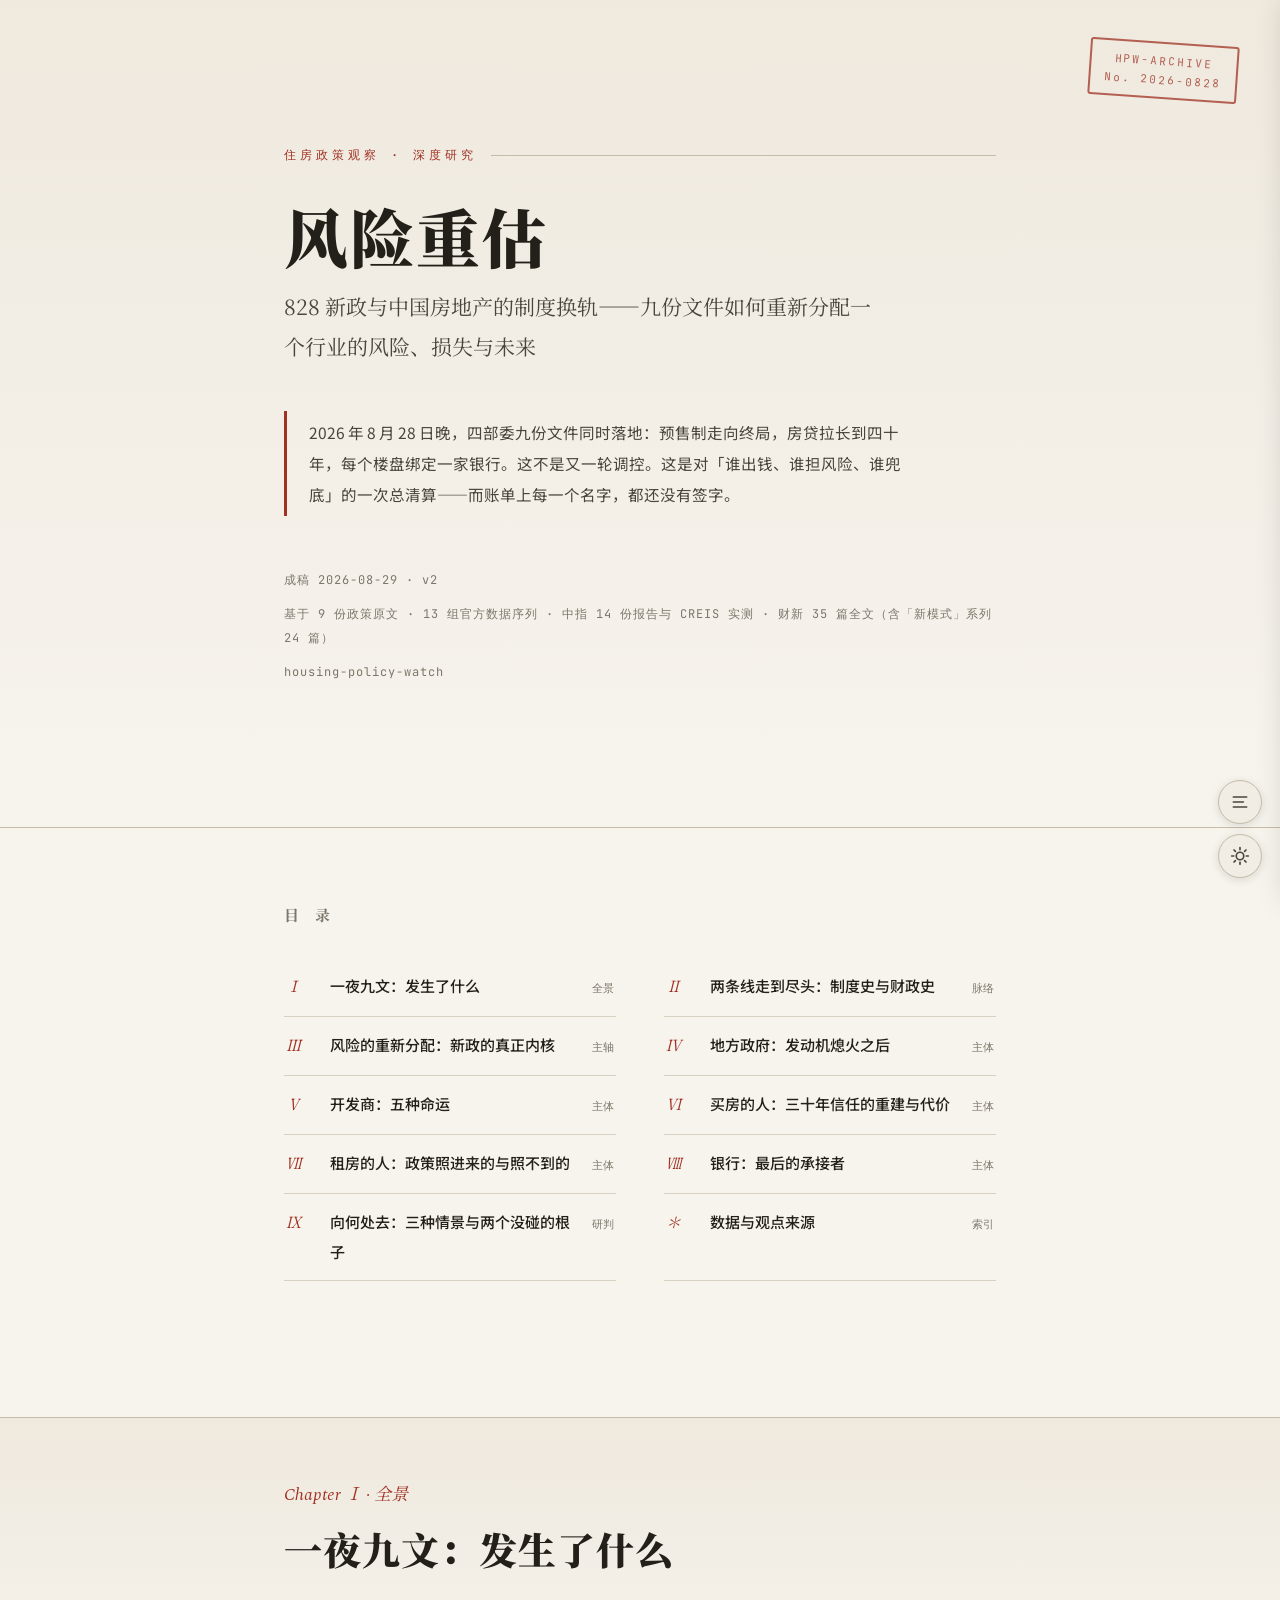
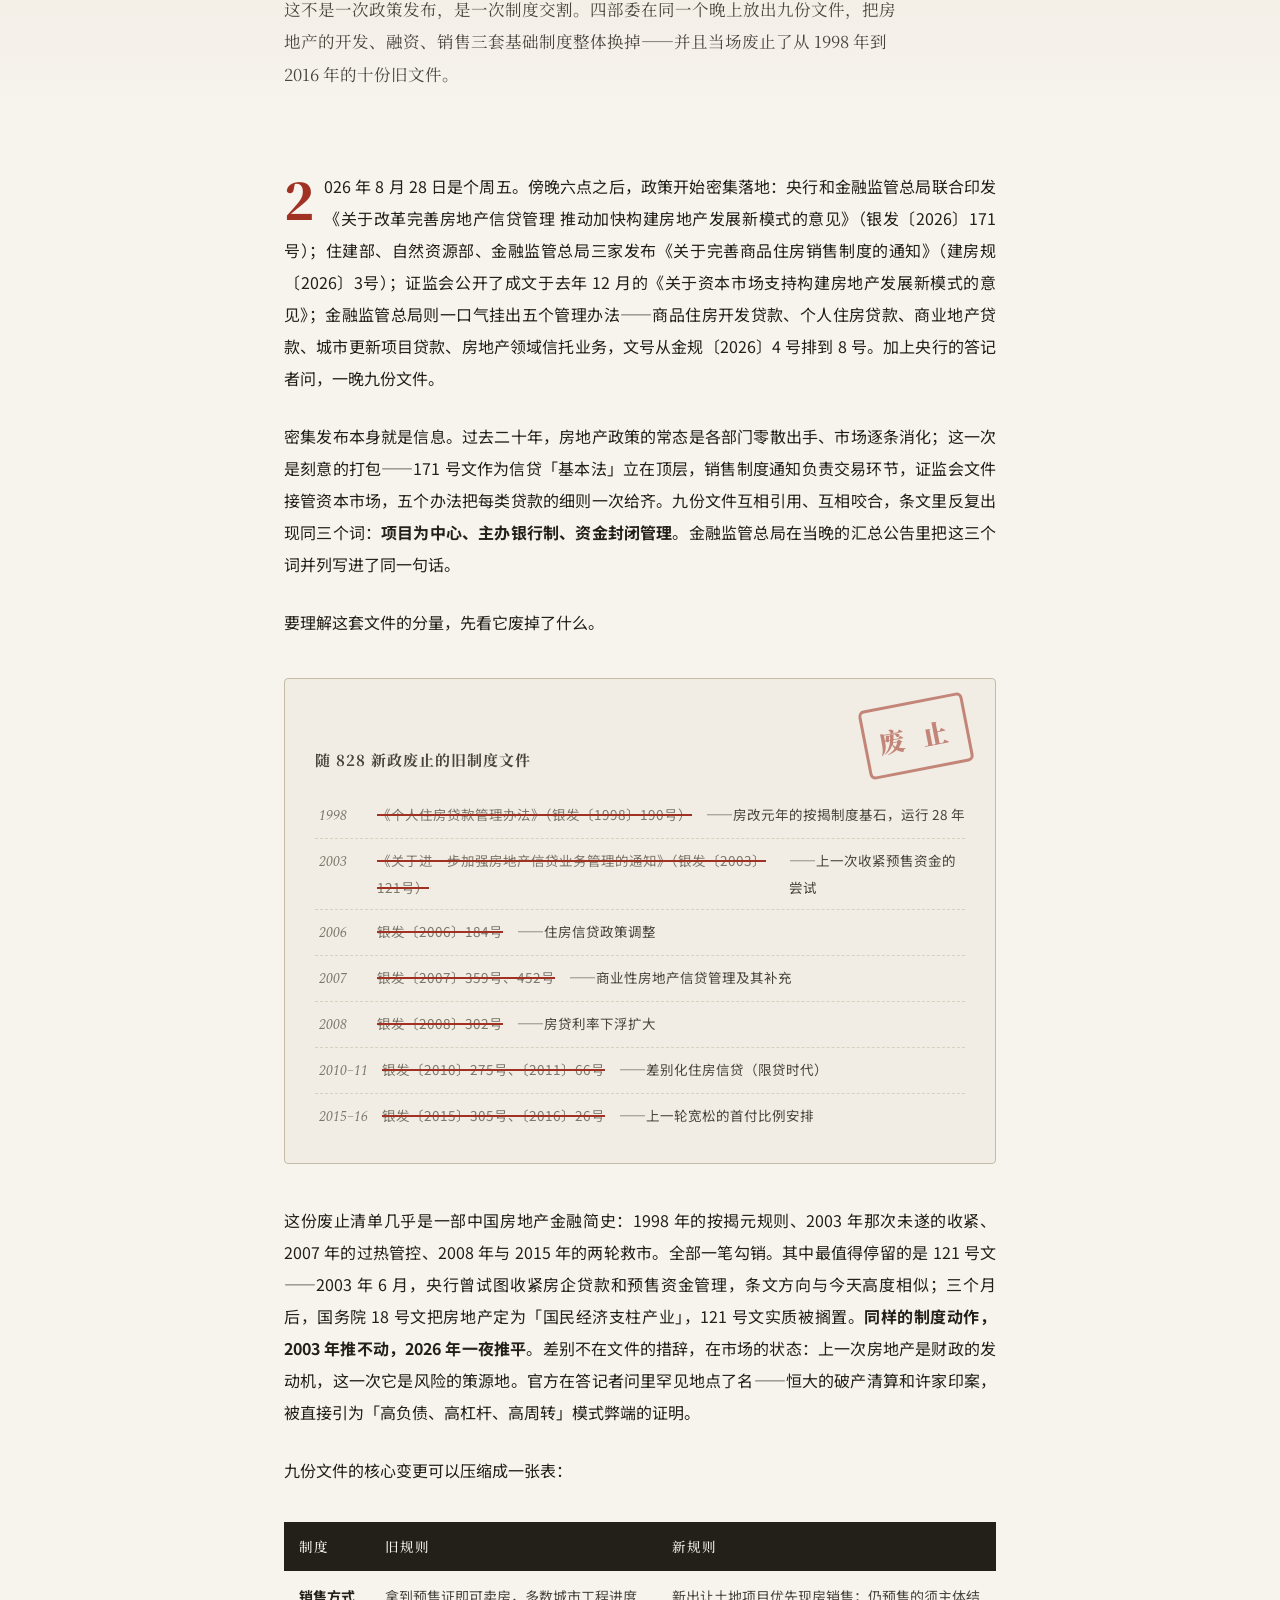
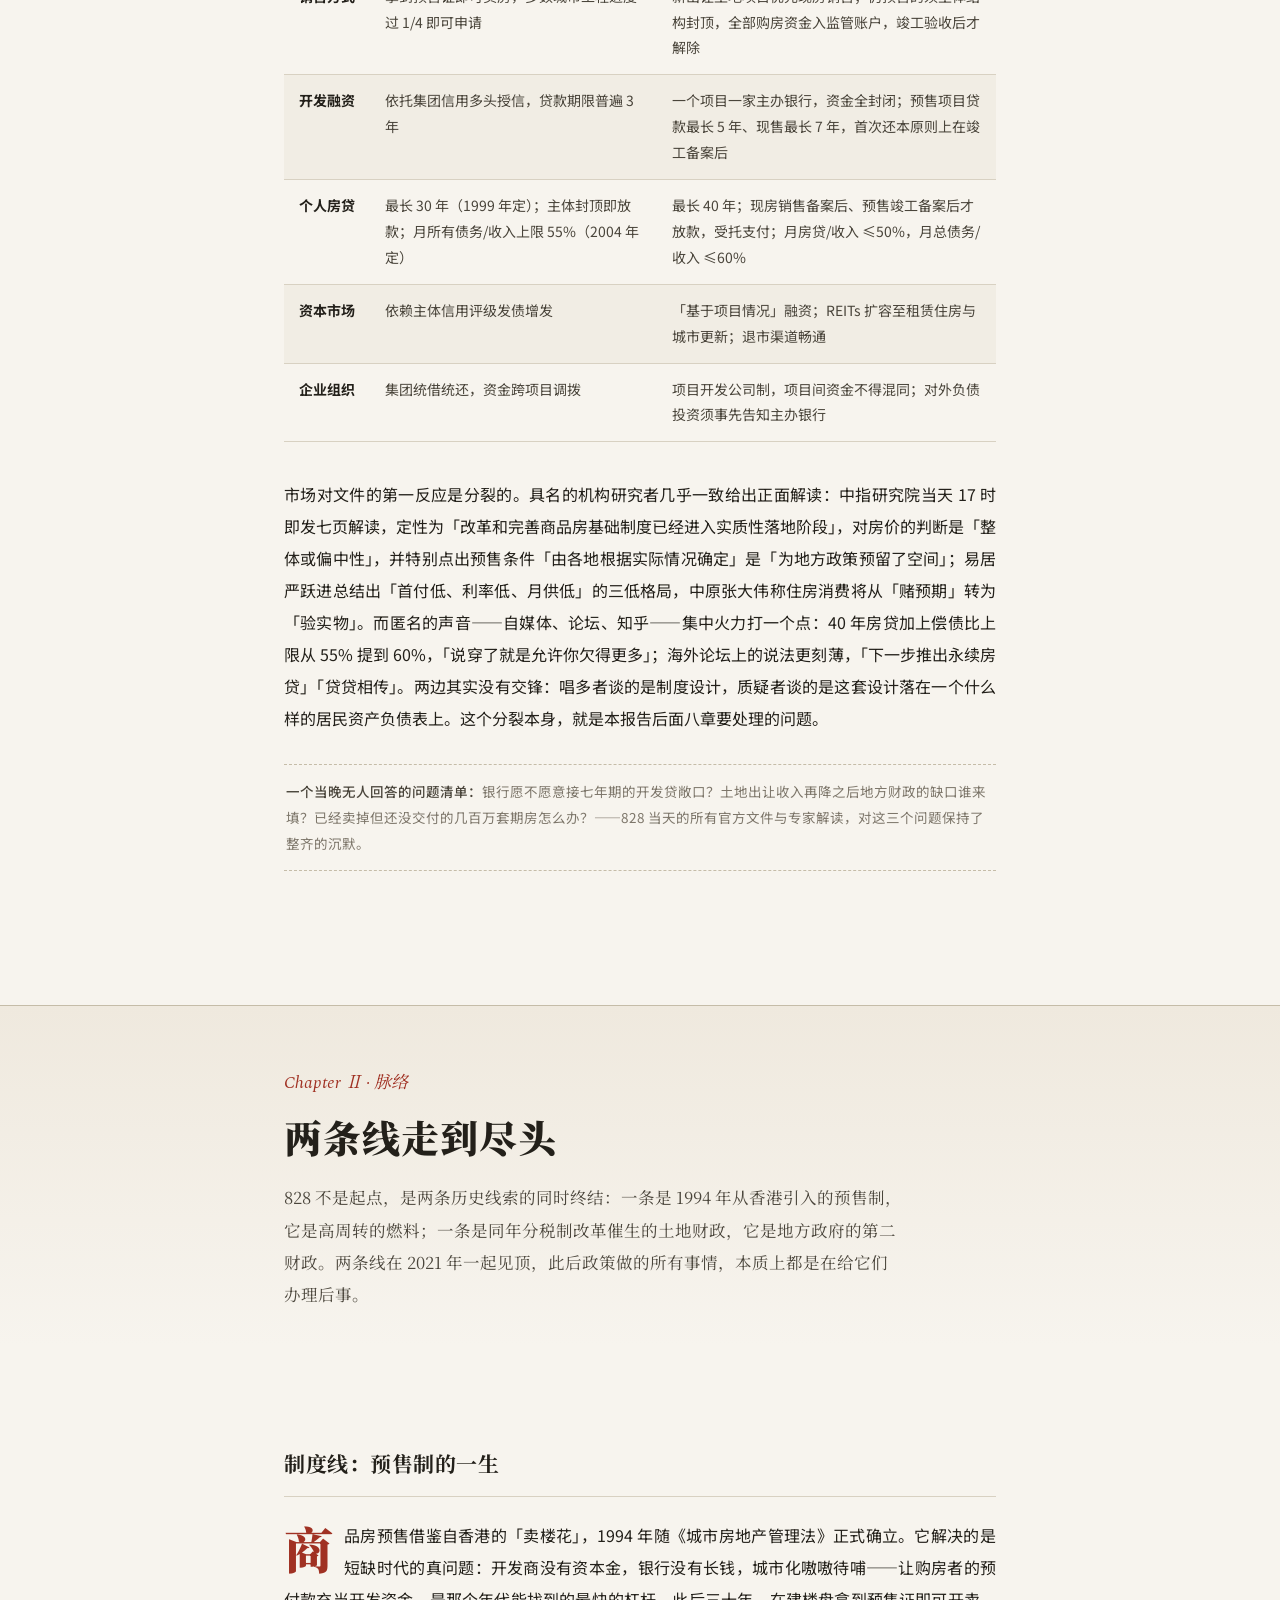
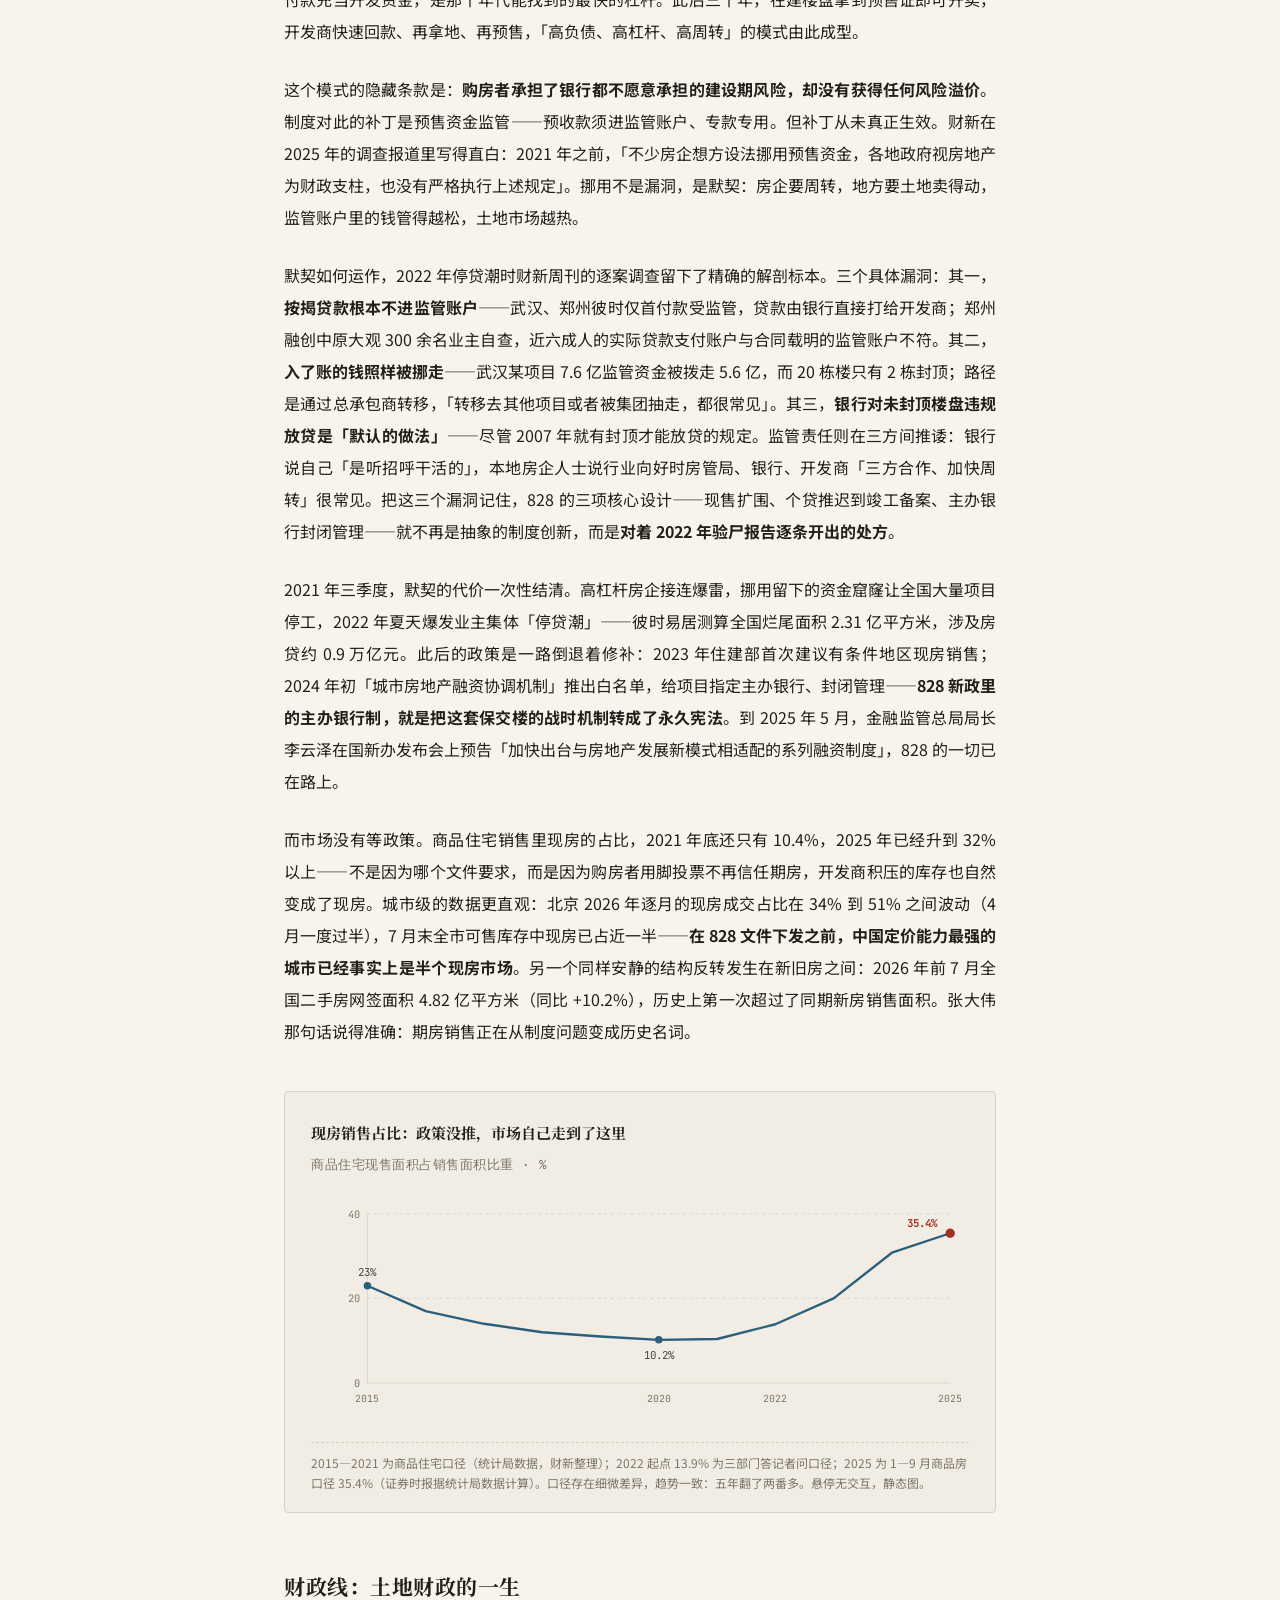
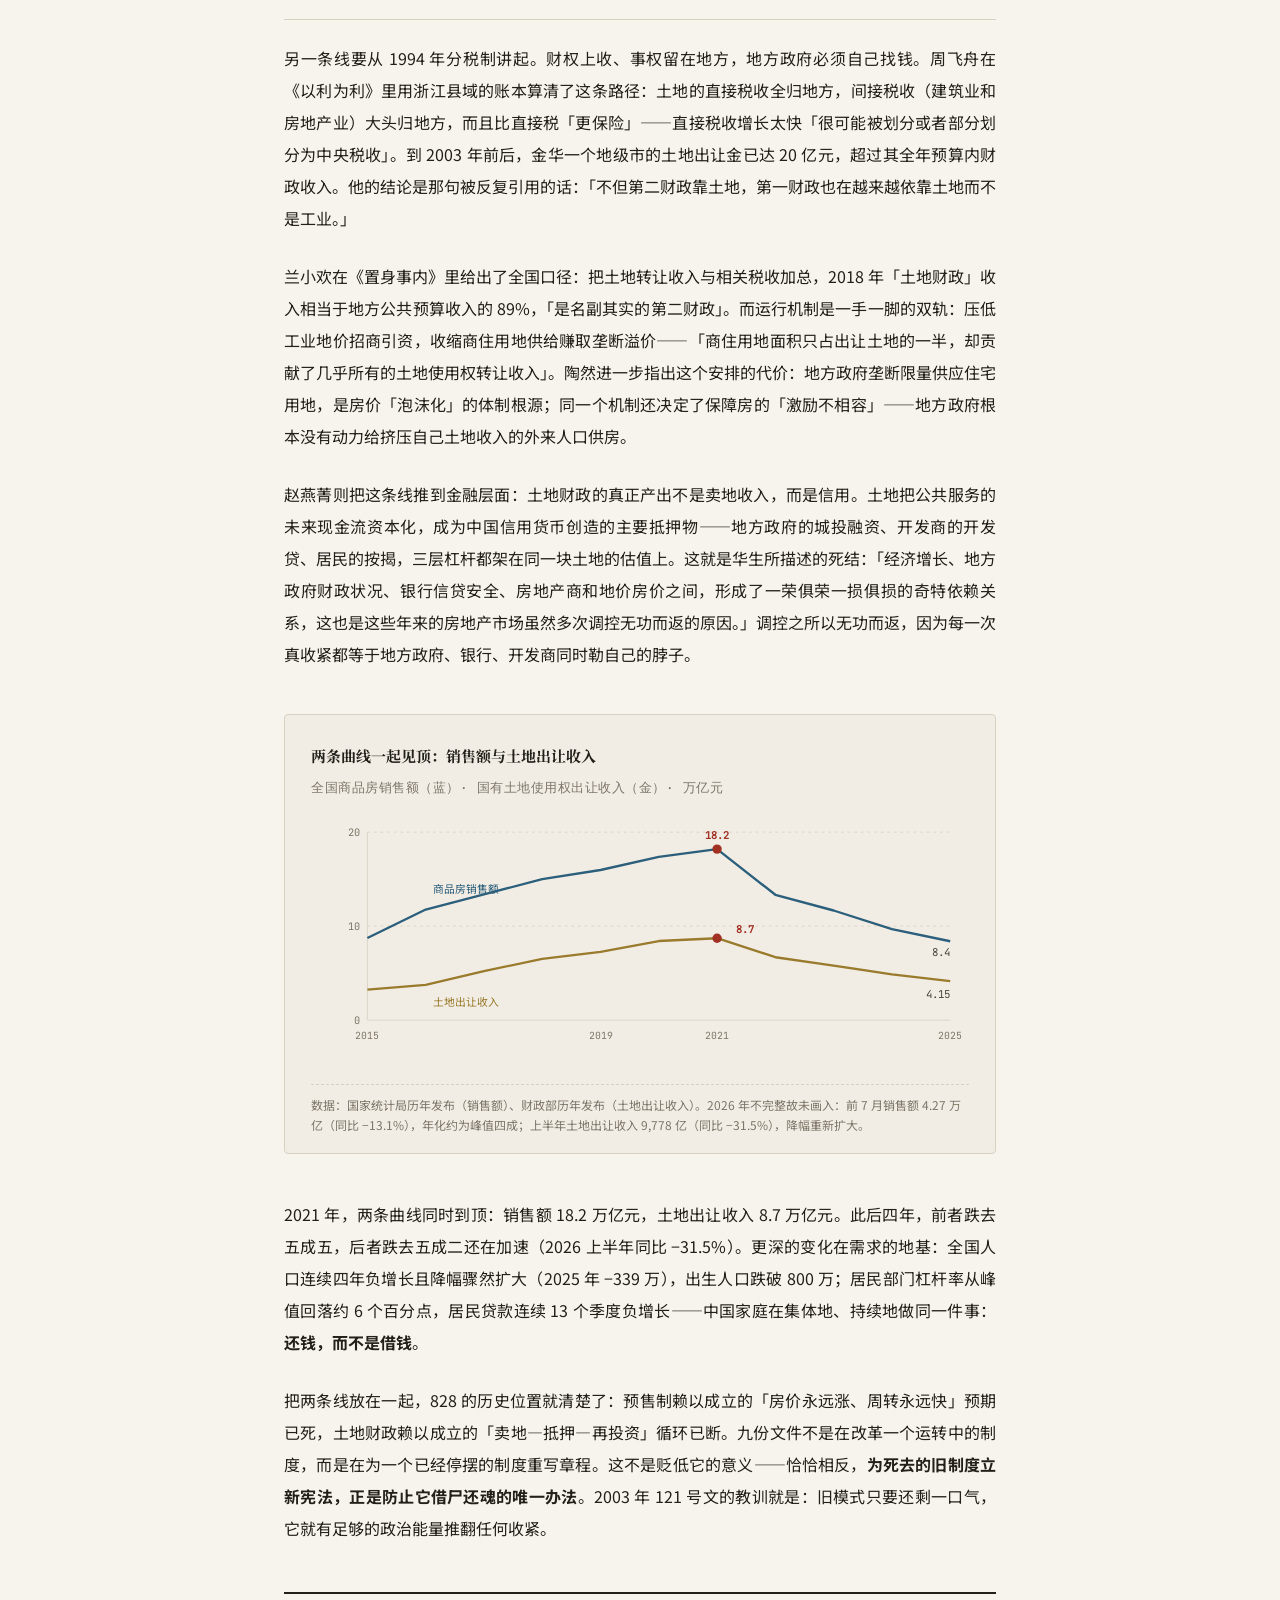
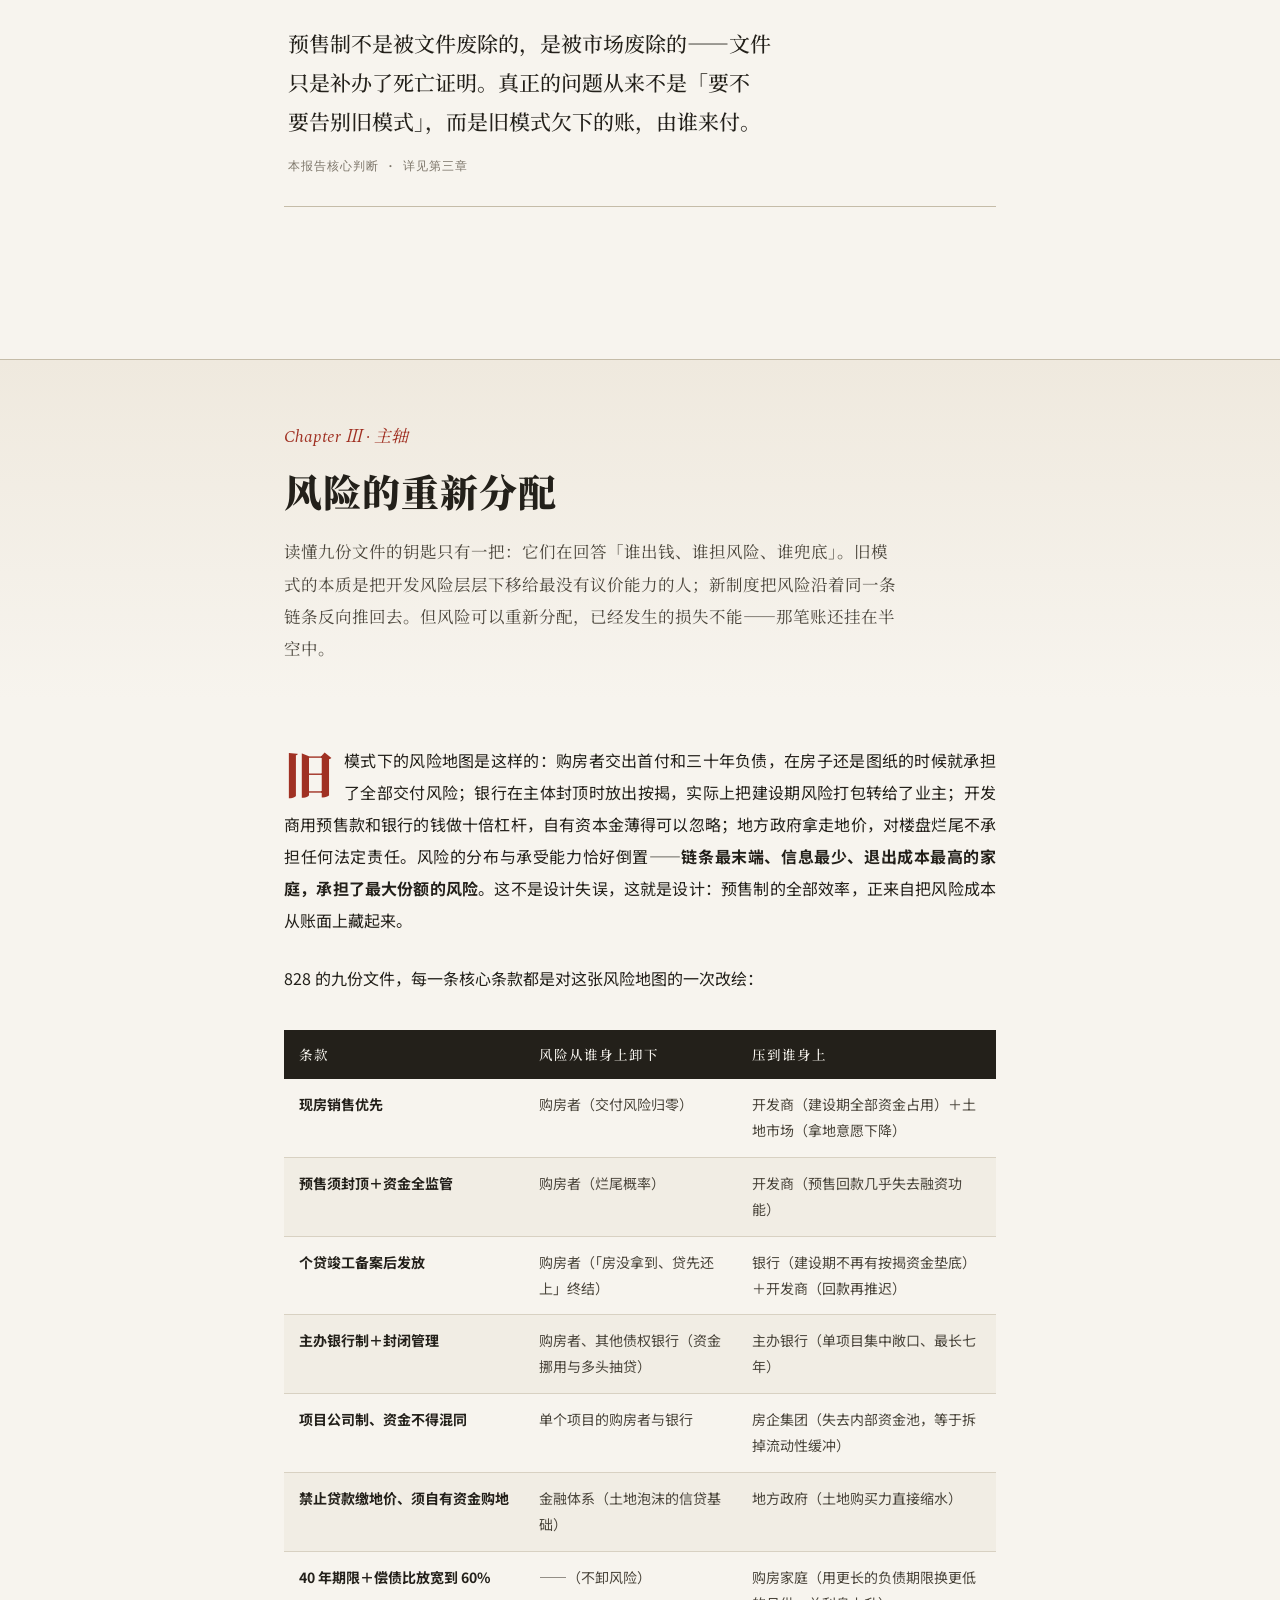
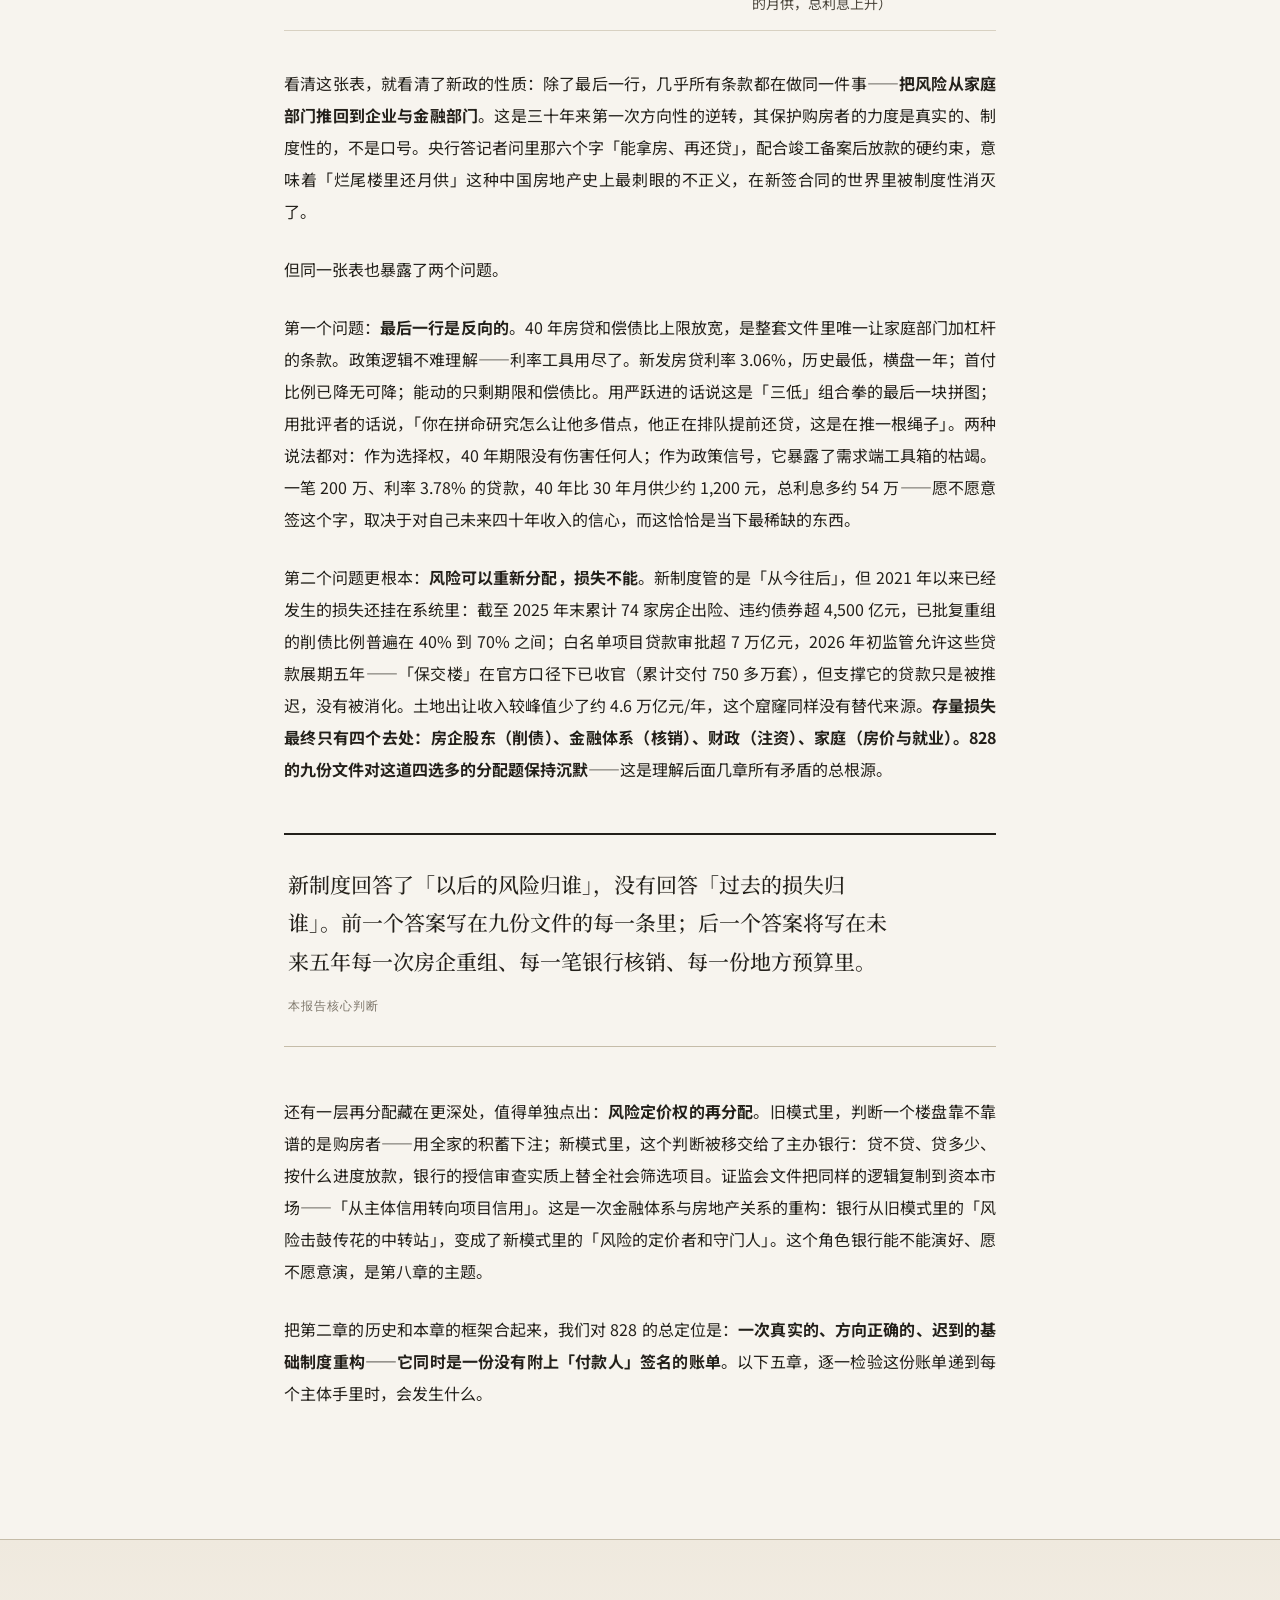
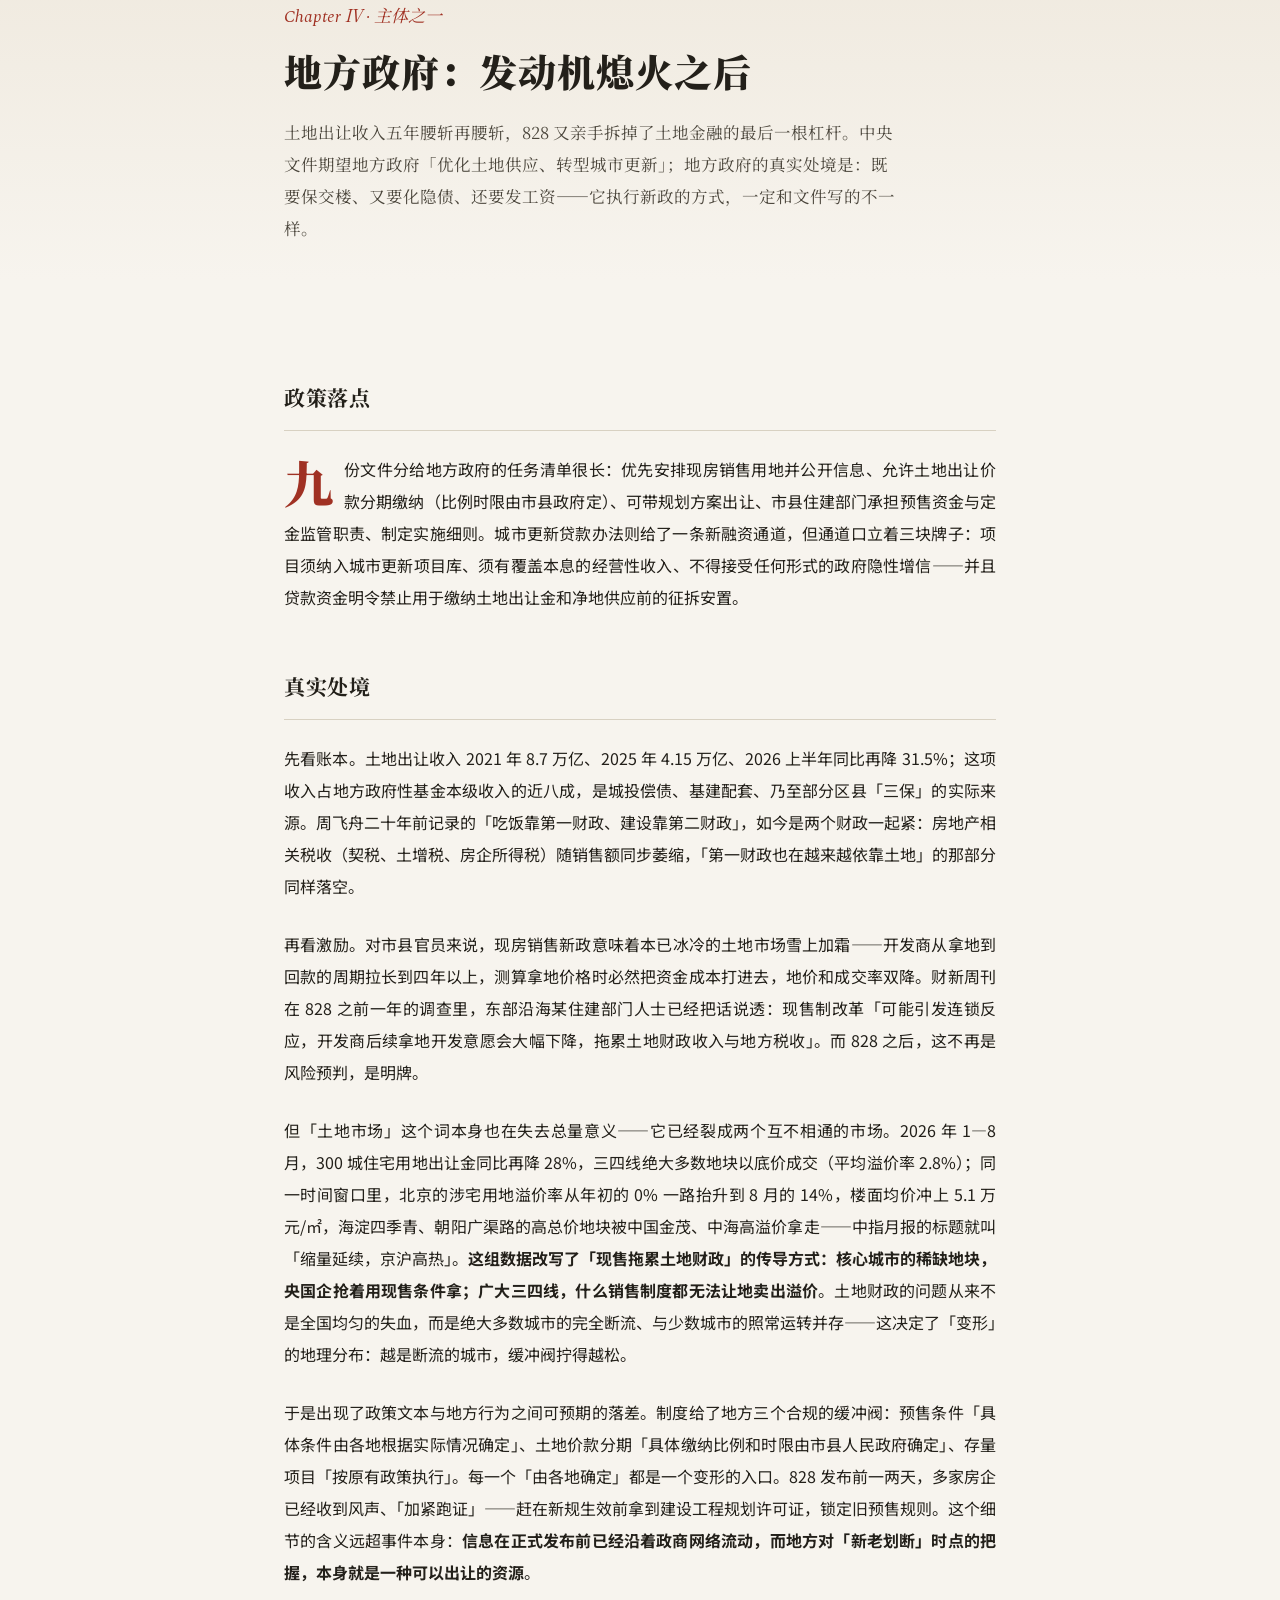
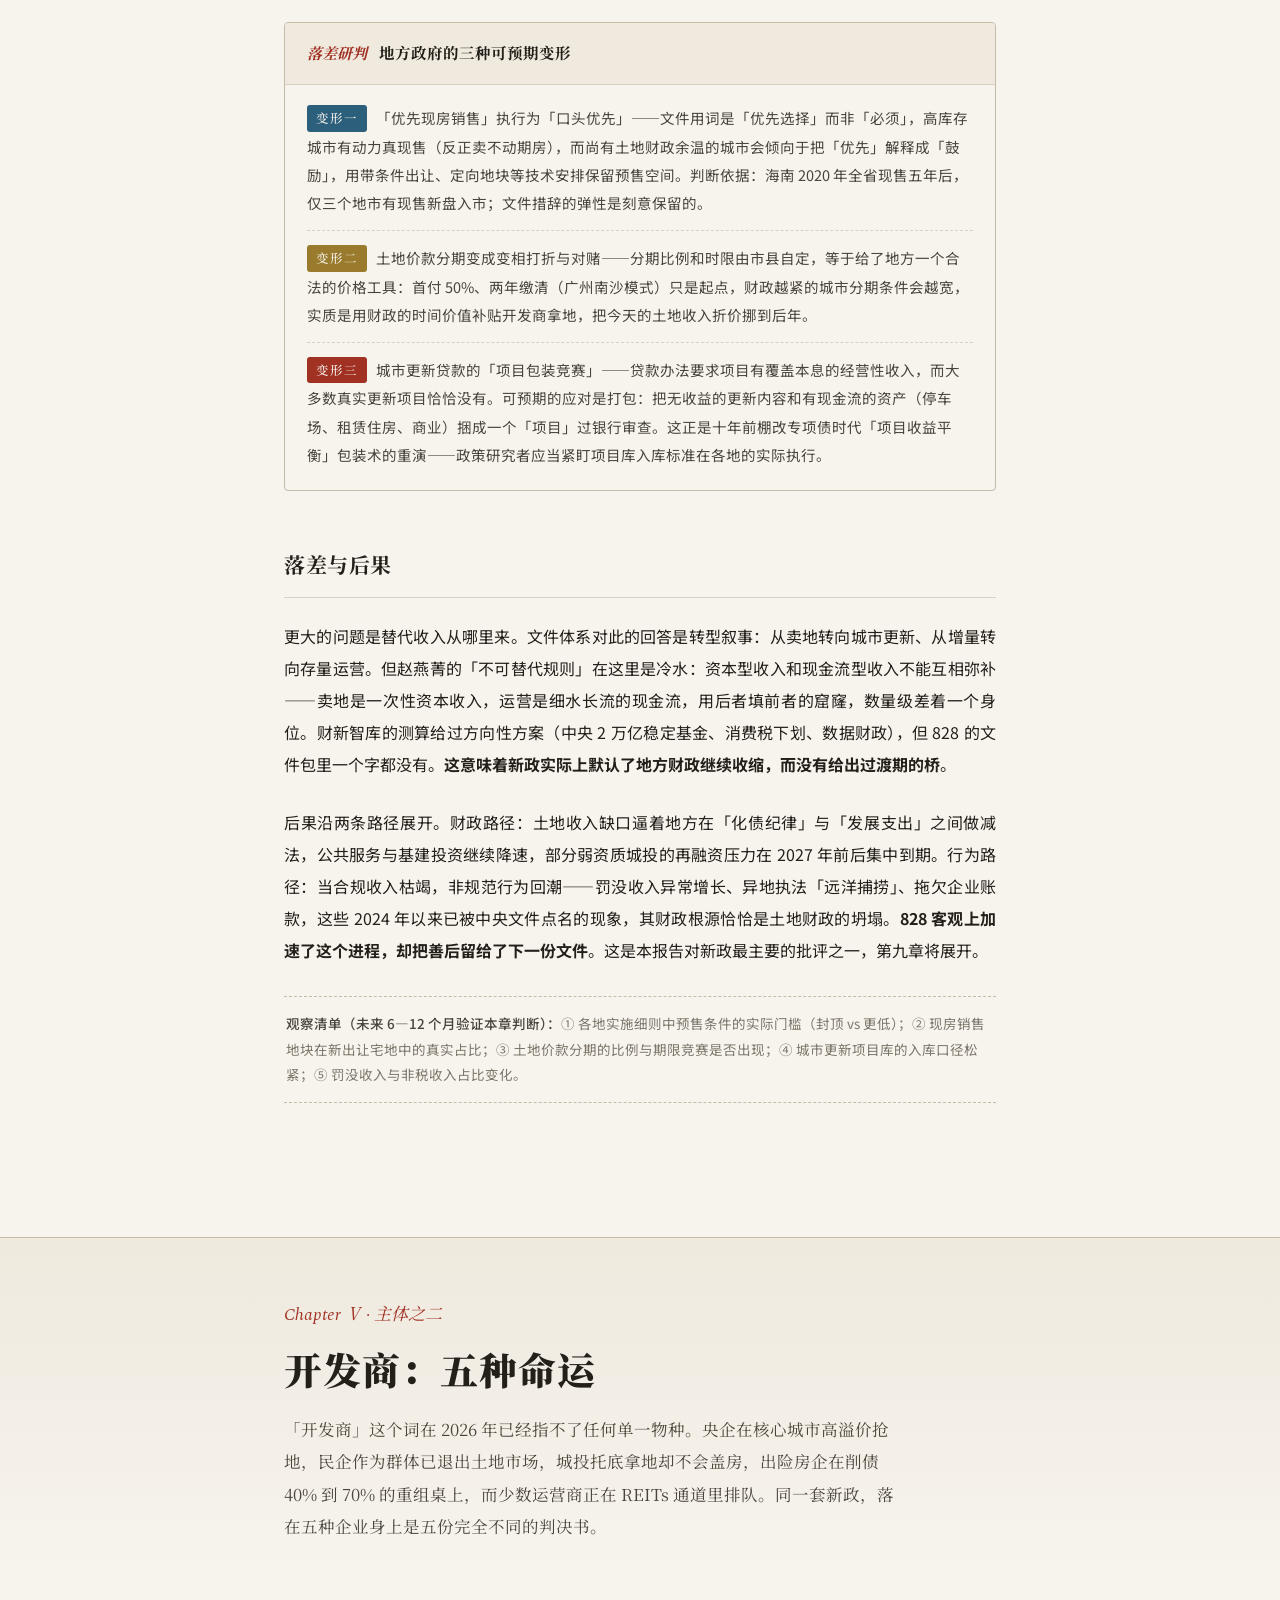
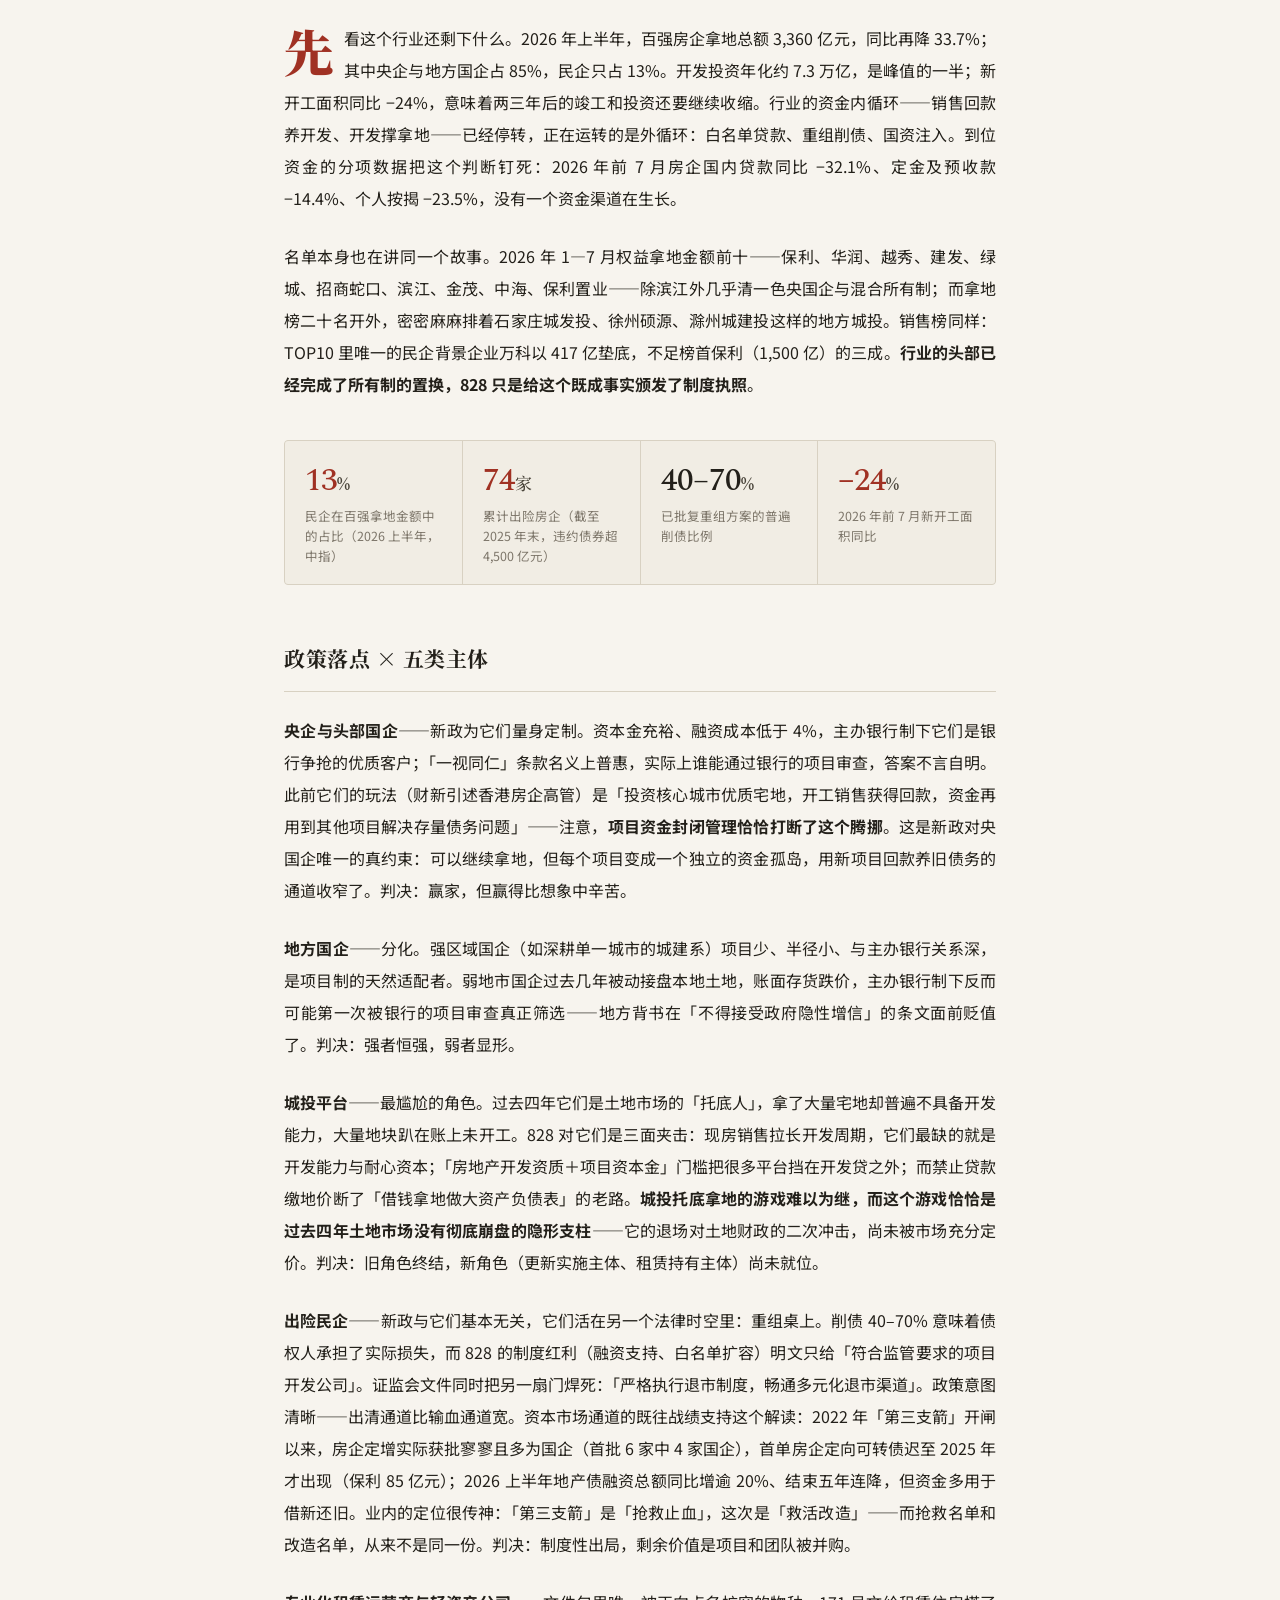
==== commit d9f94f3c: "修复：.prose 等容器的 padding 简写覆盖了 .shell 水平内边距，导致移动端正文贴边 - 病因：.prose{padding:44px 0 8px} 声明序靠后，同优先级覆盖 .sh" ====
--- a/docs/index.html
+++ b/docs/index.html
@@ -171,7 +171,7 @@
 @media (max-width: 720px) { .file-stamp { position: static; display: inline-block; margin: 0 24px 24px; } }
 
 /* ============ 目录 ============ */
-.toc-wrap { padding: 72px 0 40px; }
+.toc-wrap { padding-top: 72px; padding-bottom: 40px; }
 .toc-head {
   font-family: var(--serif);
   font-size: 15px;
@@ -235,7 +235,7 @@
 }
 
 /* ============ 正文 ============ */
-.prose { padding: 44px 0 8px; }
+.prose { padding-top: 44px; padding-bottom: 8px; }
 .prose p {
   margin-bottom: 26px;
   color: var(--ink);
@@ -589,7 +589,7 @@
 .sources {
   margin-top: 96px;
   border-top: 2px solid var(--ink);
-  padding: 40px 0 80px;
+  padding-top: 40px; padding-bottom: 80px;
 }
 .sources h3 { font-family: var(--serif); font-size: 18px; font-weight: 700; margin-bottom: 24px; }
 .sources ol { padding-left: 22px; }
@@ -609,7 +609,7 @@
   color: var(--ink-3);
   line-height: 1.9;
   border-top: 1px solid var(--hairline);
-  padding: 24px 0 60px;
+  padding-top: 24px; padding-bottom: 60px;
 }
 
 /* ============ 浮动工具栏：目录 + 主题切换 ============ */
@@ -727,24 +727,25 @@
 /* ============ 移动端阅读优化 ============ */
 @media (max-width: 640px) {
   body { font-size: 15.5px; line-height: 1.95; }
-  .shell { padding: 0 22px; }
-  .cover-inner { padding: 72px 22px 56px; }
+  .shell { padding: 0 clamp(28px, 8vw, 44px); }
+  .cover-inner { padding: 72px clamp(28px, 8vw, 44px) 56px; }
   .chapter { margin-top: 64px; padding: 44px 0 28px; }
-  .prose { padding: 32px 0 6px; }
+  .prose { padding-top: 32px; padding-bottom: 6px; }
   .prose p { text-align: left; margin-bottom: 22px; }
   .prose > p:first-of-type::first-letter { font-size: 2.6em; }
   .pull { font-size: 18px; padding: 24px 2px; margin: 38px 0; }
   blockquote.doc { padding: 18px 18px; margin: 26px 0; font-size: 14.5px; }
   .stat .v { font-size: 26px; }
   .stat { padding: 18px 16px 14px; }
-  figure.chart { padding: 18px 14px 14px; margin: 34px 0; }
+  figure.chart { padding: 18px 14px 14px; margin: 34px calc(-1 * clamp(8px, 4vw, 22px)); }
+  .table-scroll, .stat-row { margin-left: calc(-1 * clamp(8px, 4vw, 22px)); margin-right: calc(-1 * clamp(8px, 4vw, 22px)); }
   .gap-card .gc-head { padding: 12px 16px; }
   .gap-card .gc-body { padding: 4px 16px 6px; }
   .repealed-vault { padding: 24px 18px 18px; }
   .repealed-vault::after { font-size: 20px; top: 16px; right: 14px; letter-spacing: 4px; }
   .timeline { padding-left: 22px; }
   .divider { margin: 52px 0; }
-  .sources { padding: 32px 0 60px; }
+  .sources { padding-top: 32px; padding-bottom: 60px; }
   .float-tools { right: 14px; bottom: 18px; }
 }
 </style>
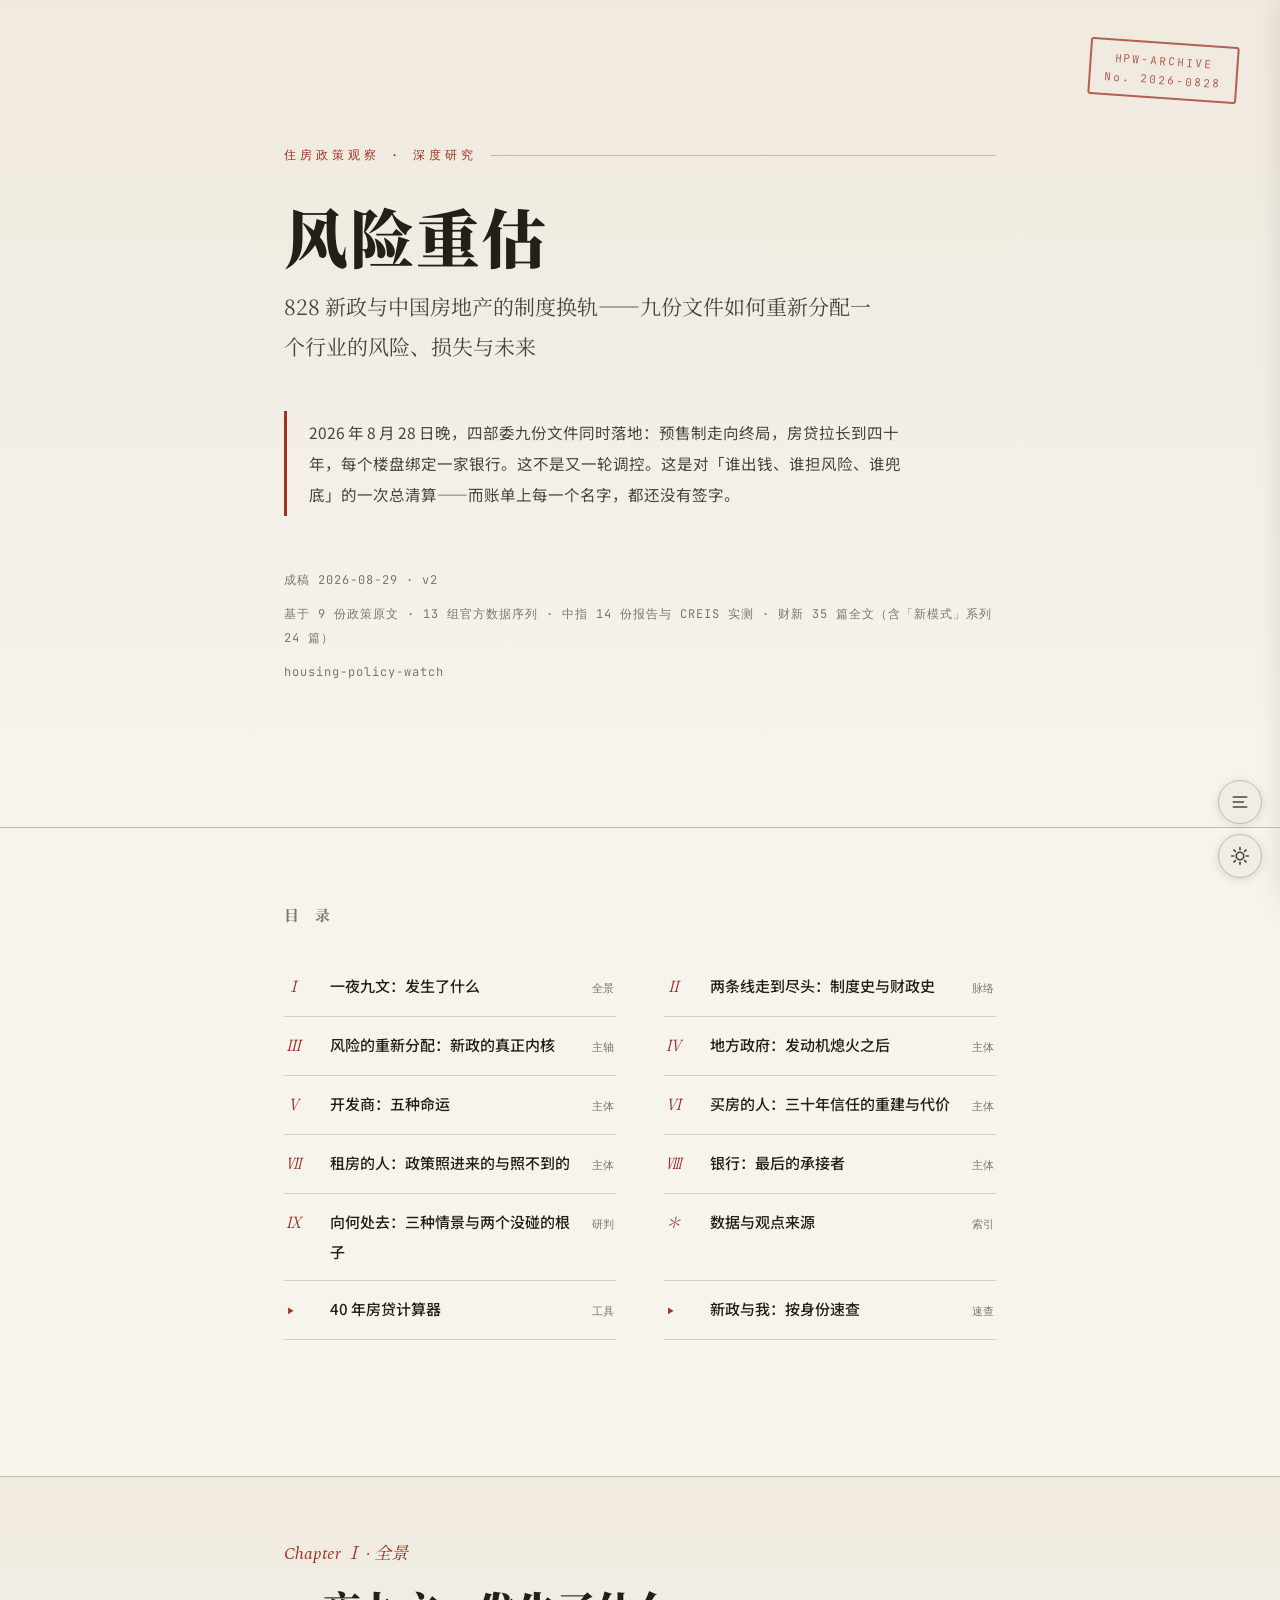
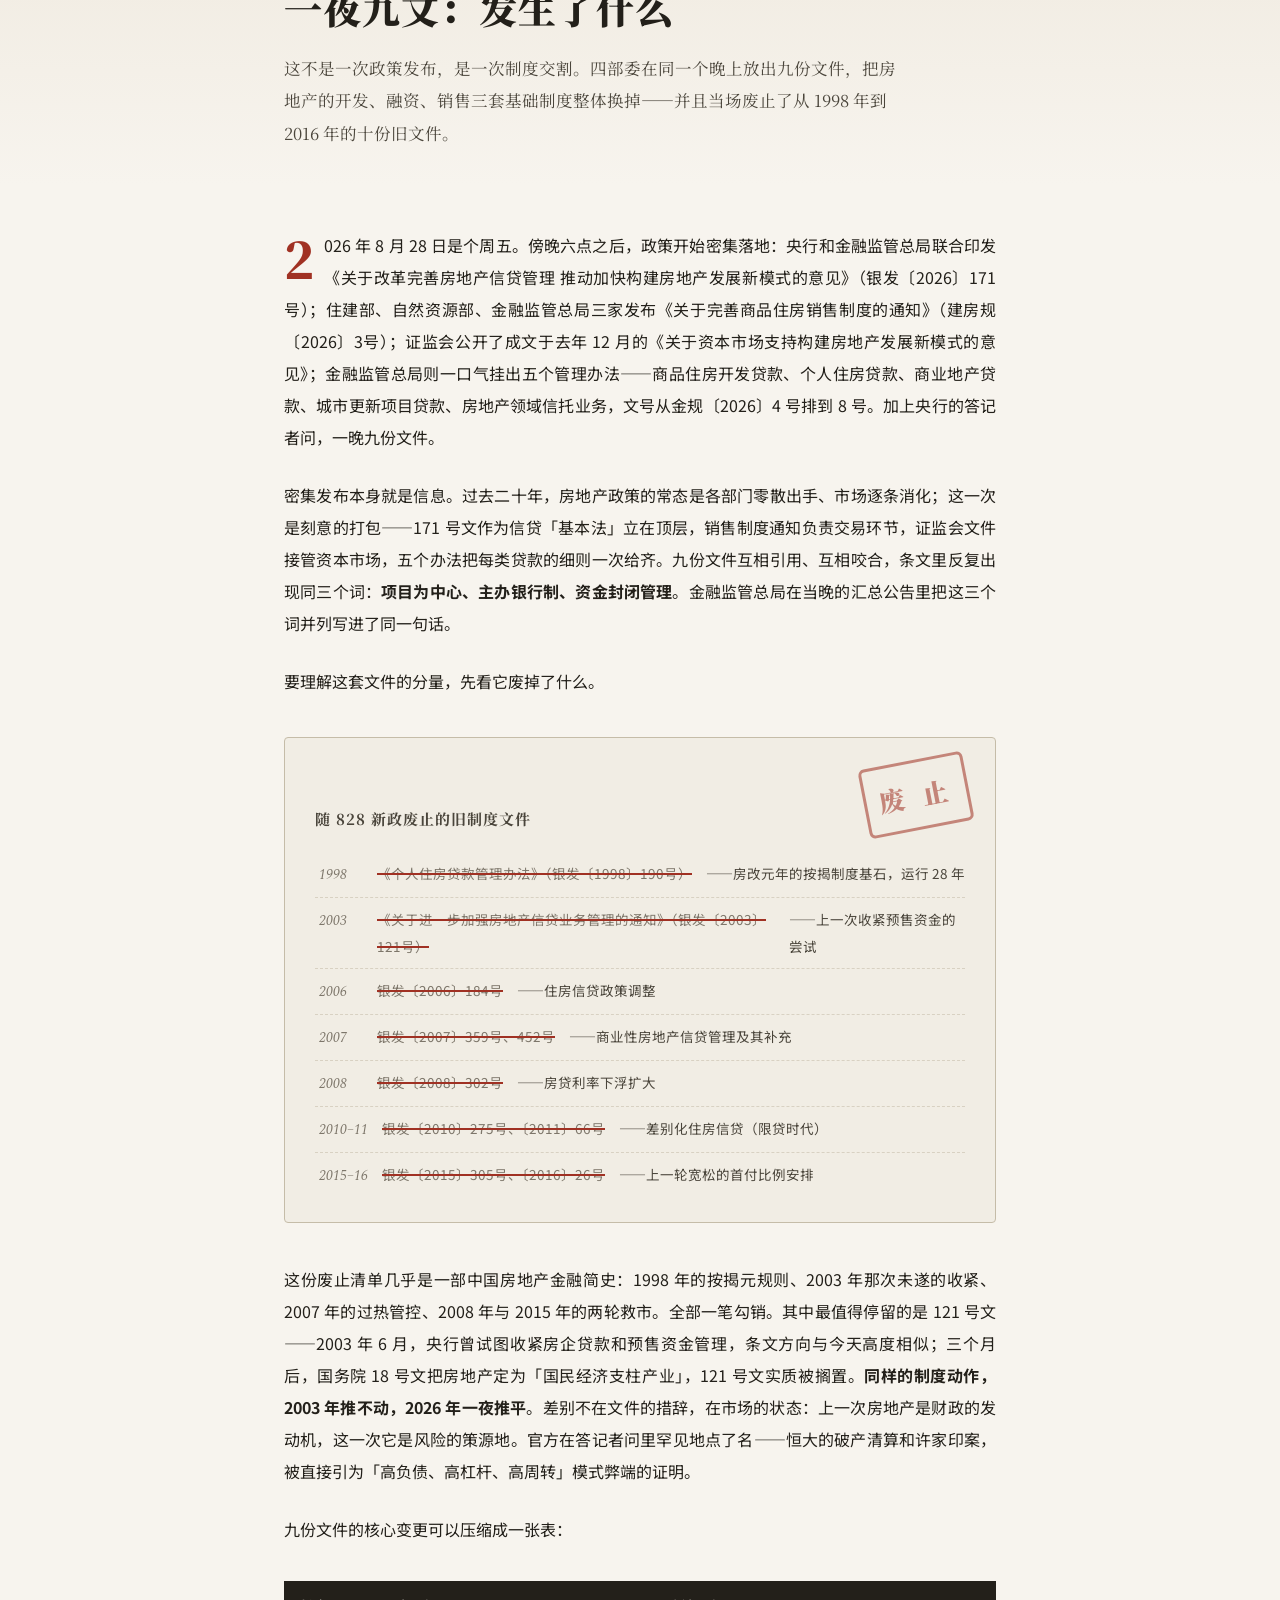
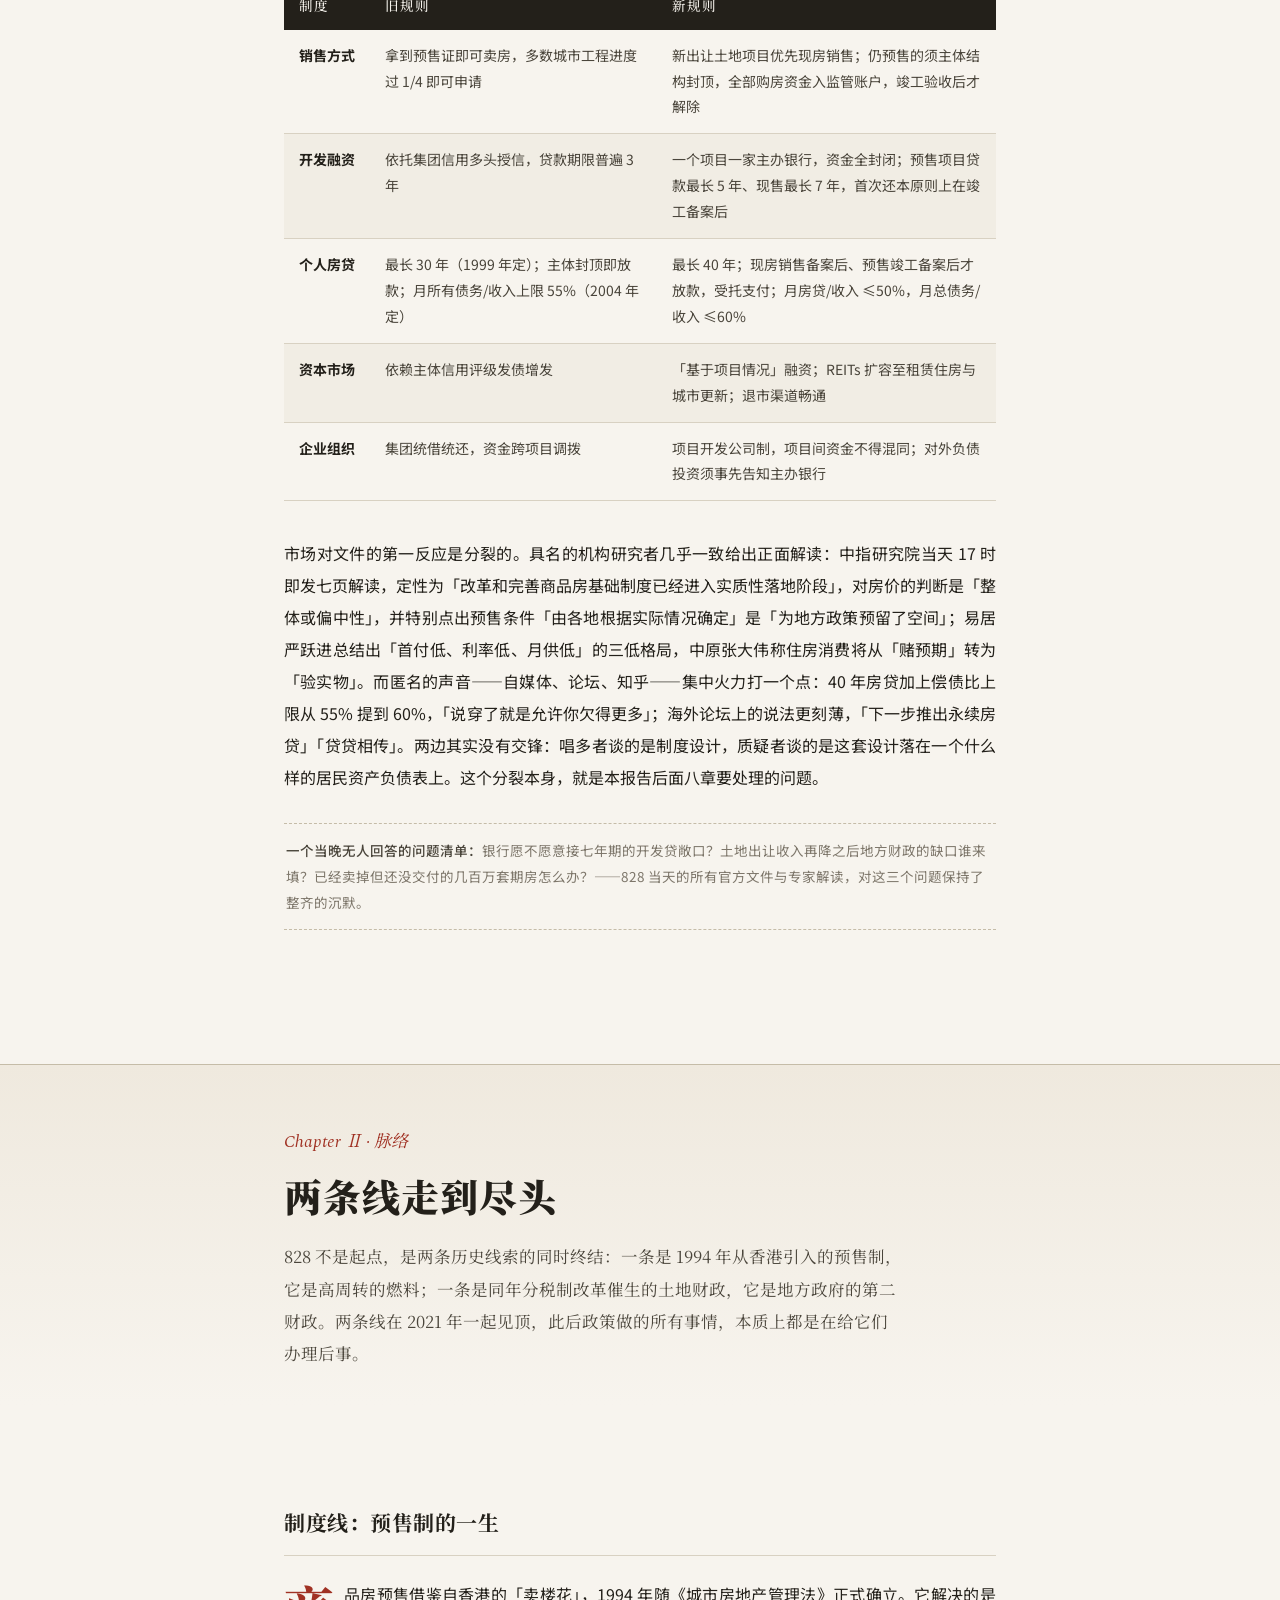
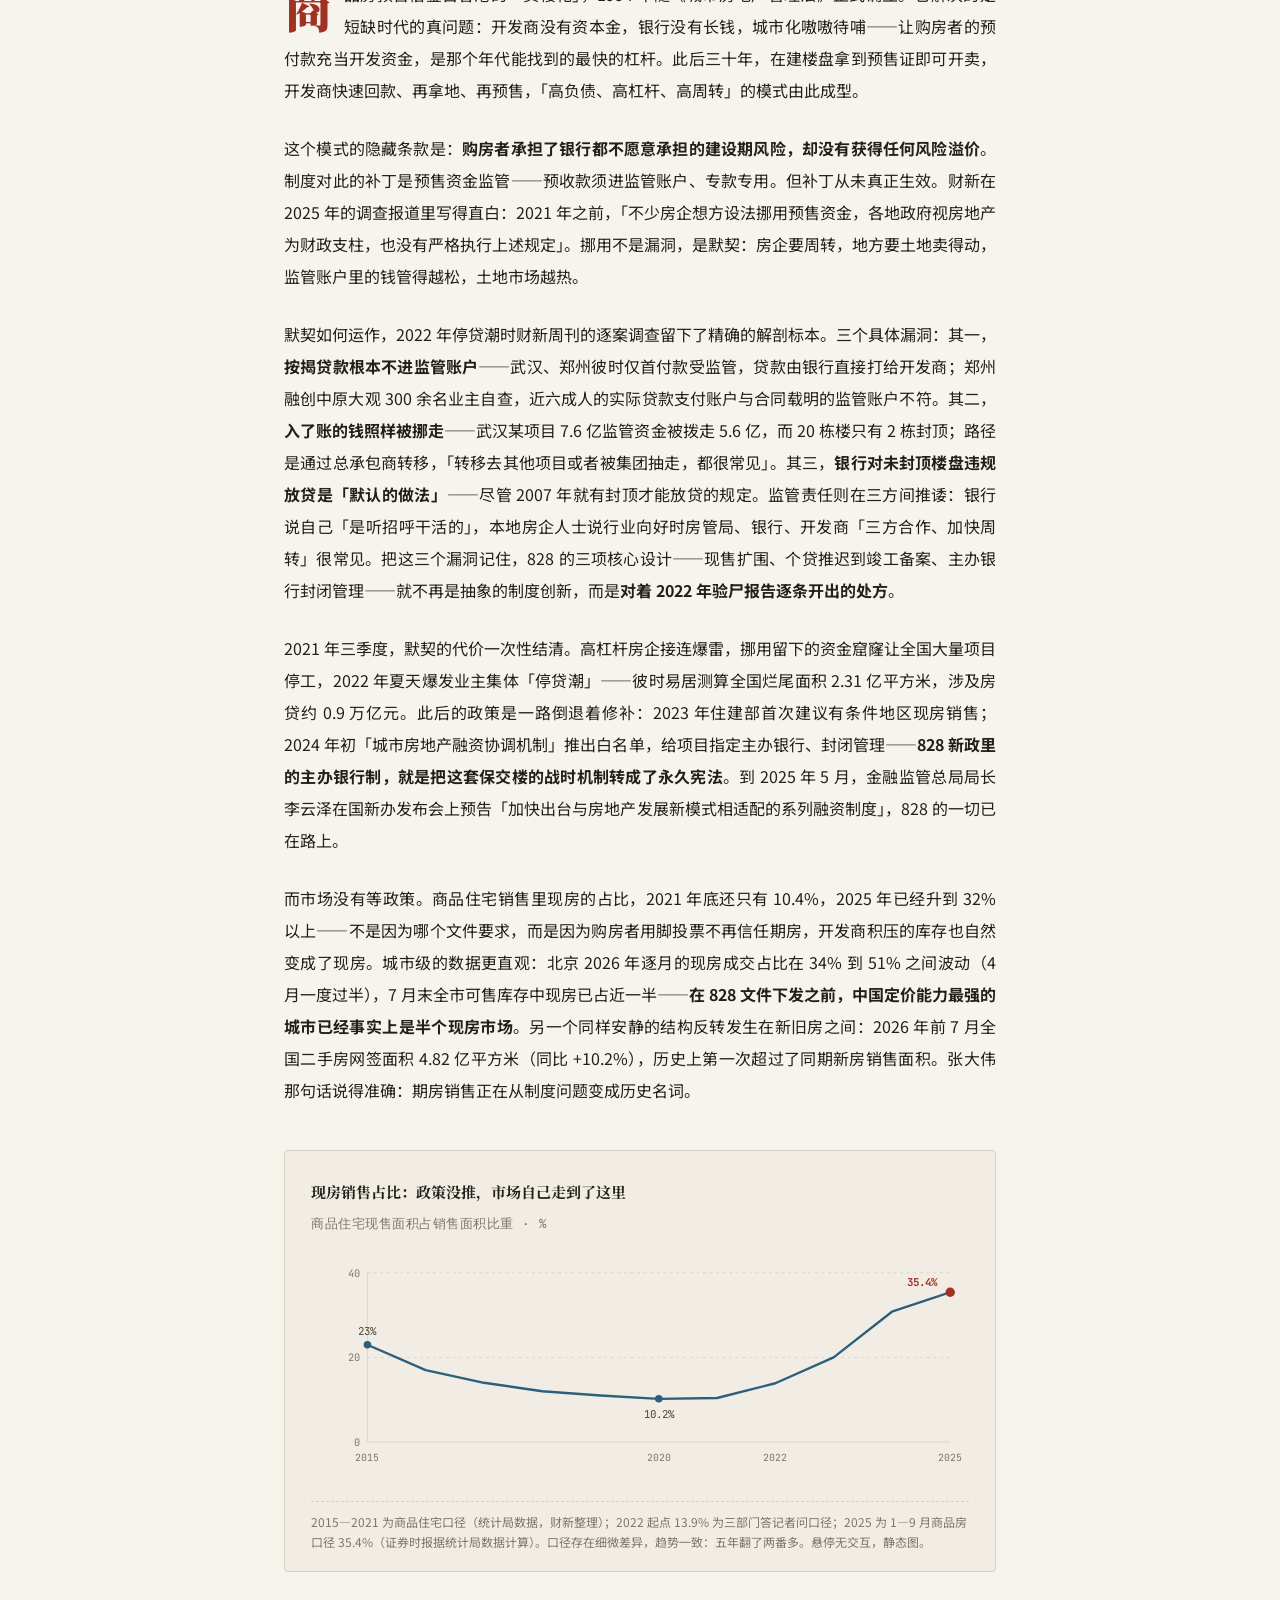
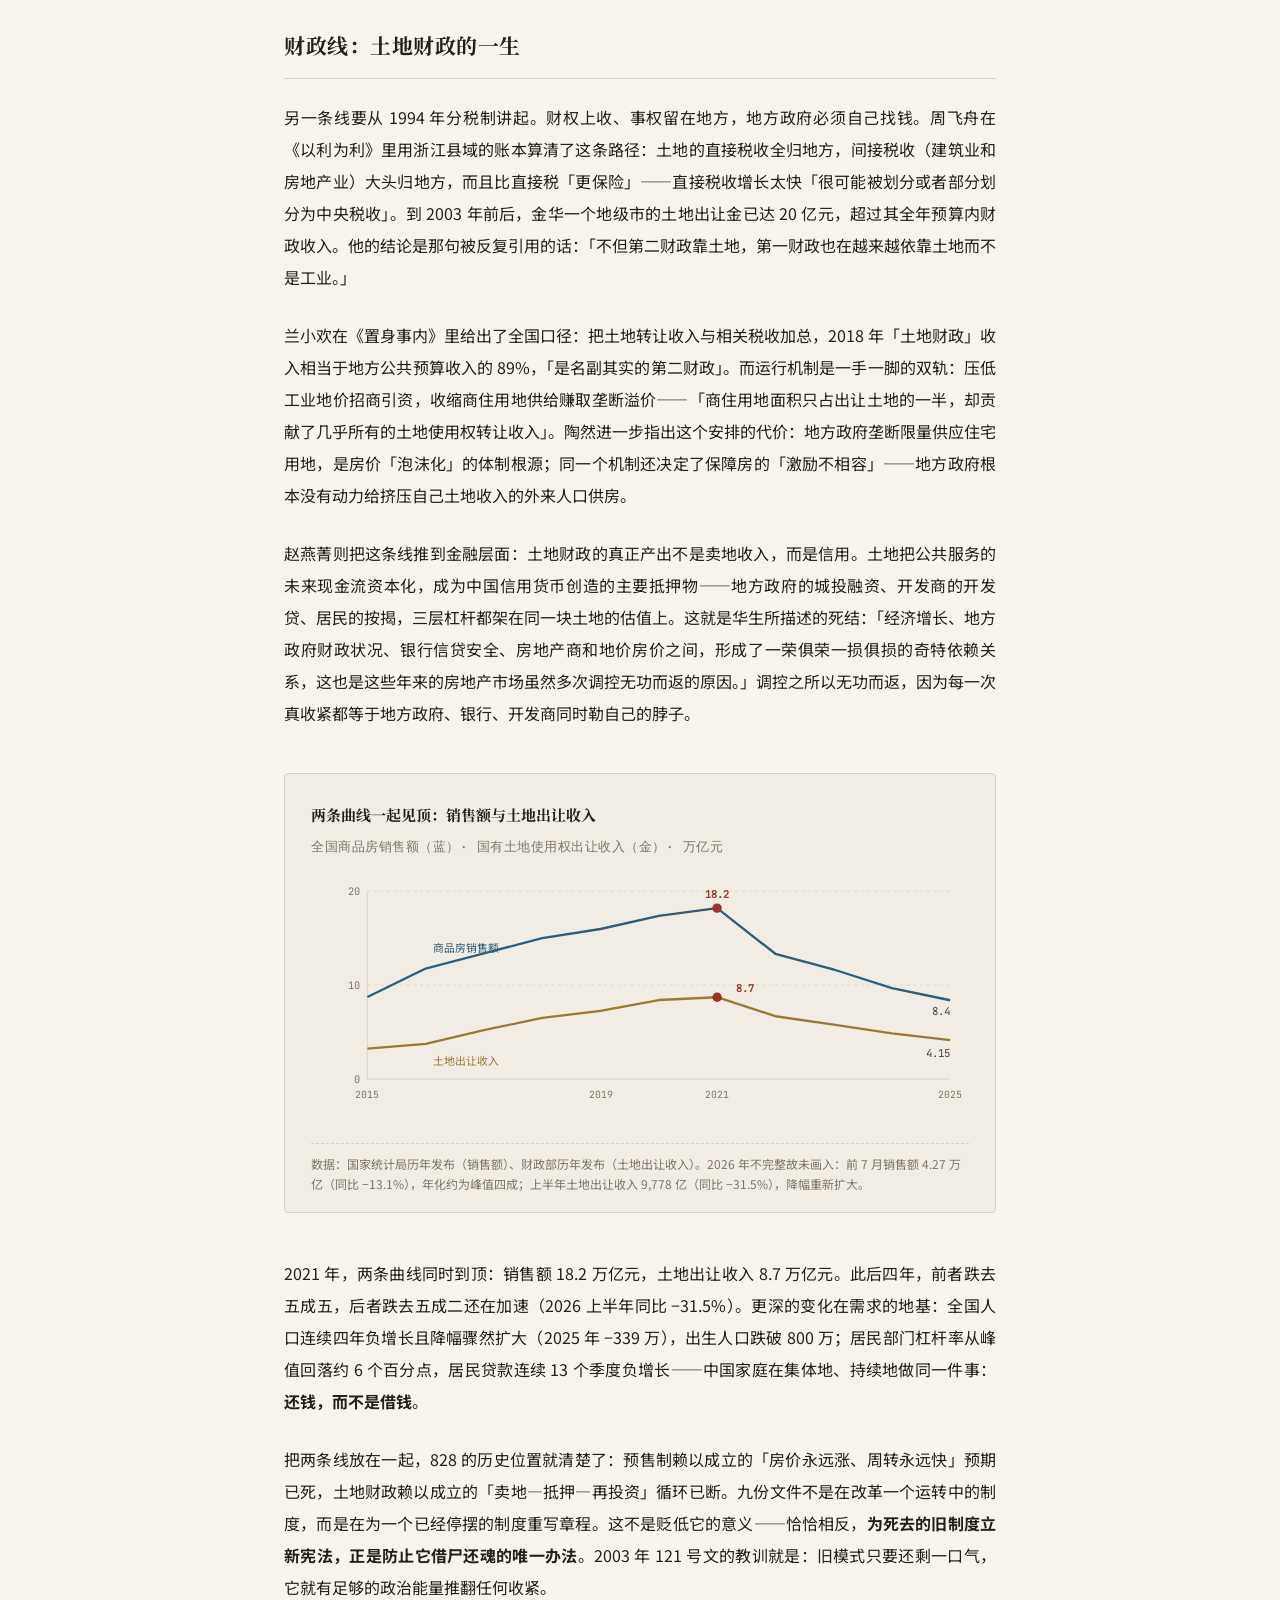
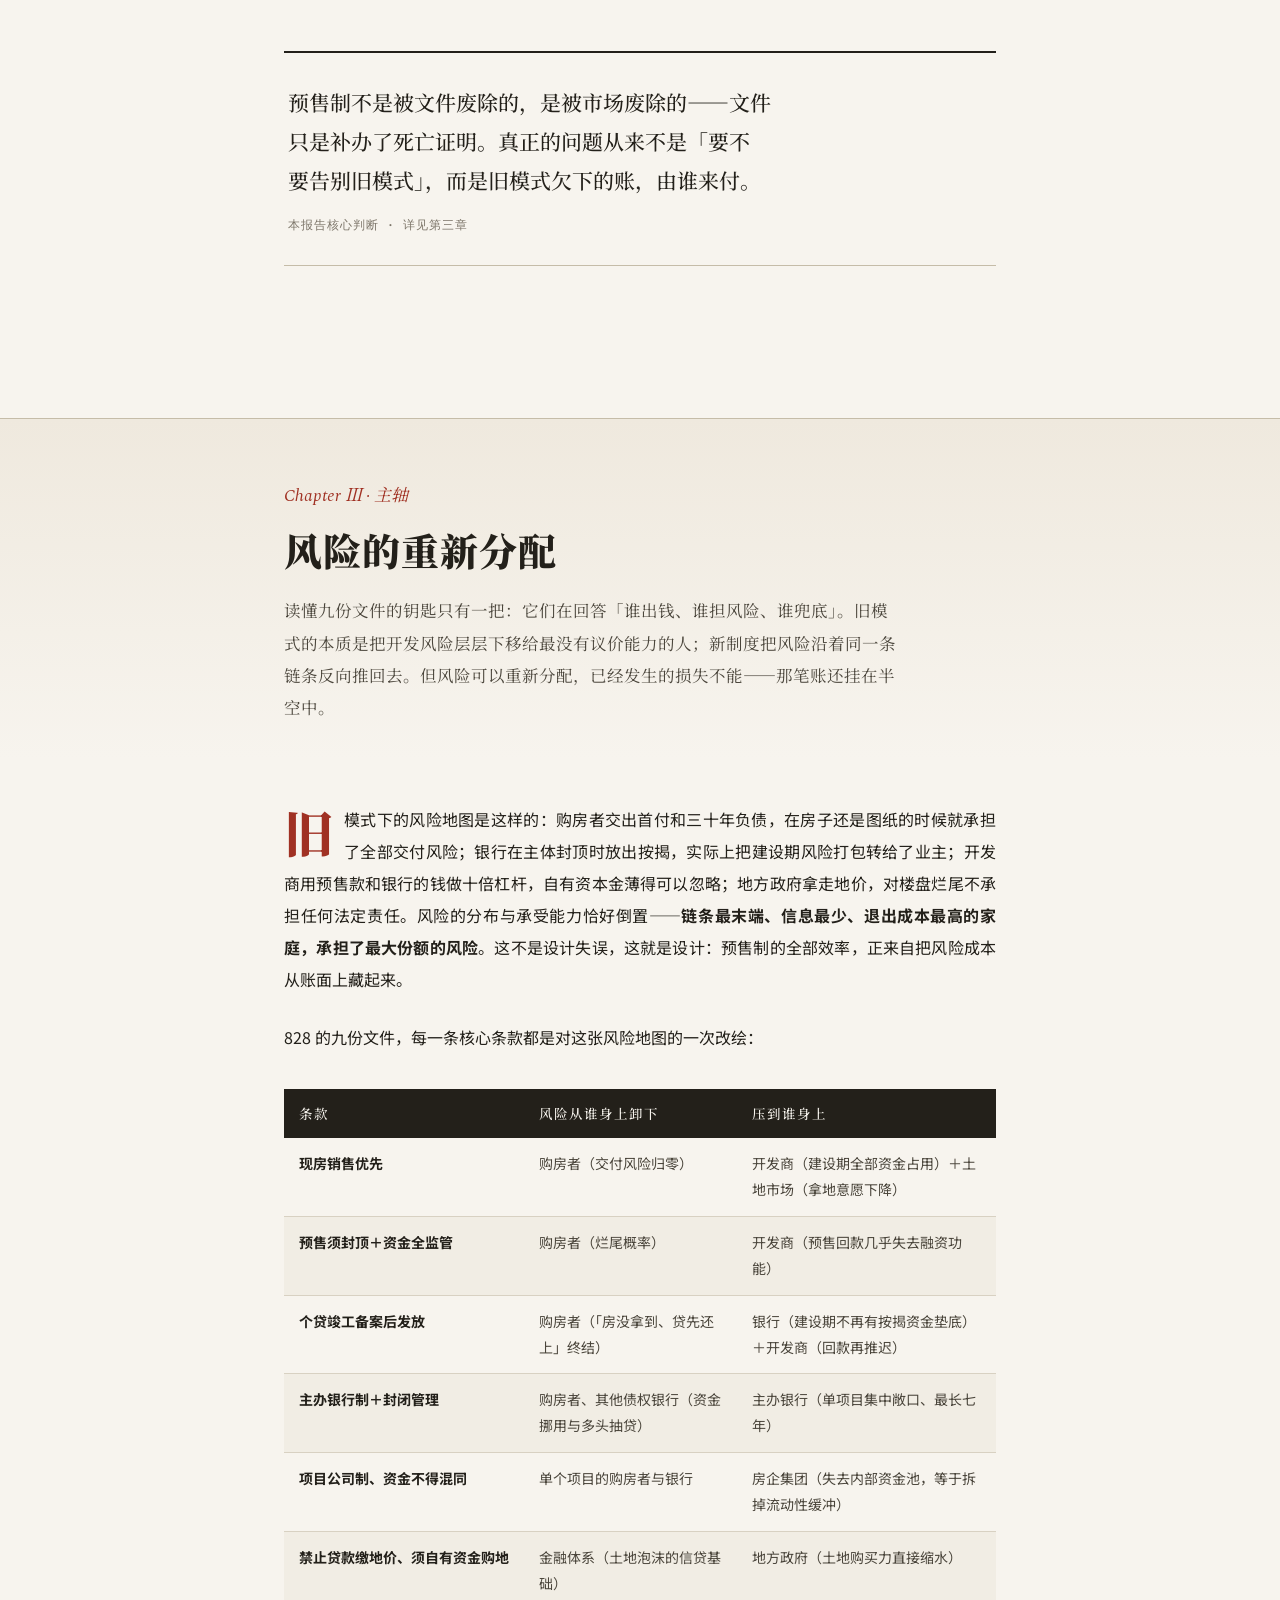
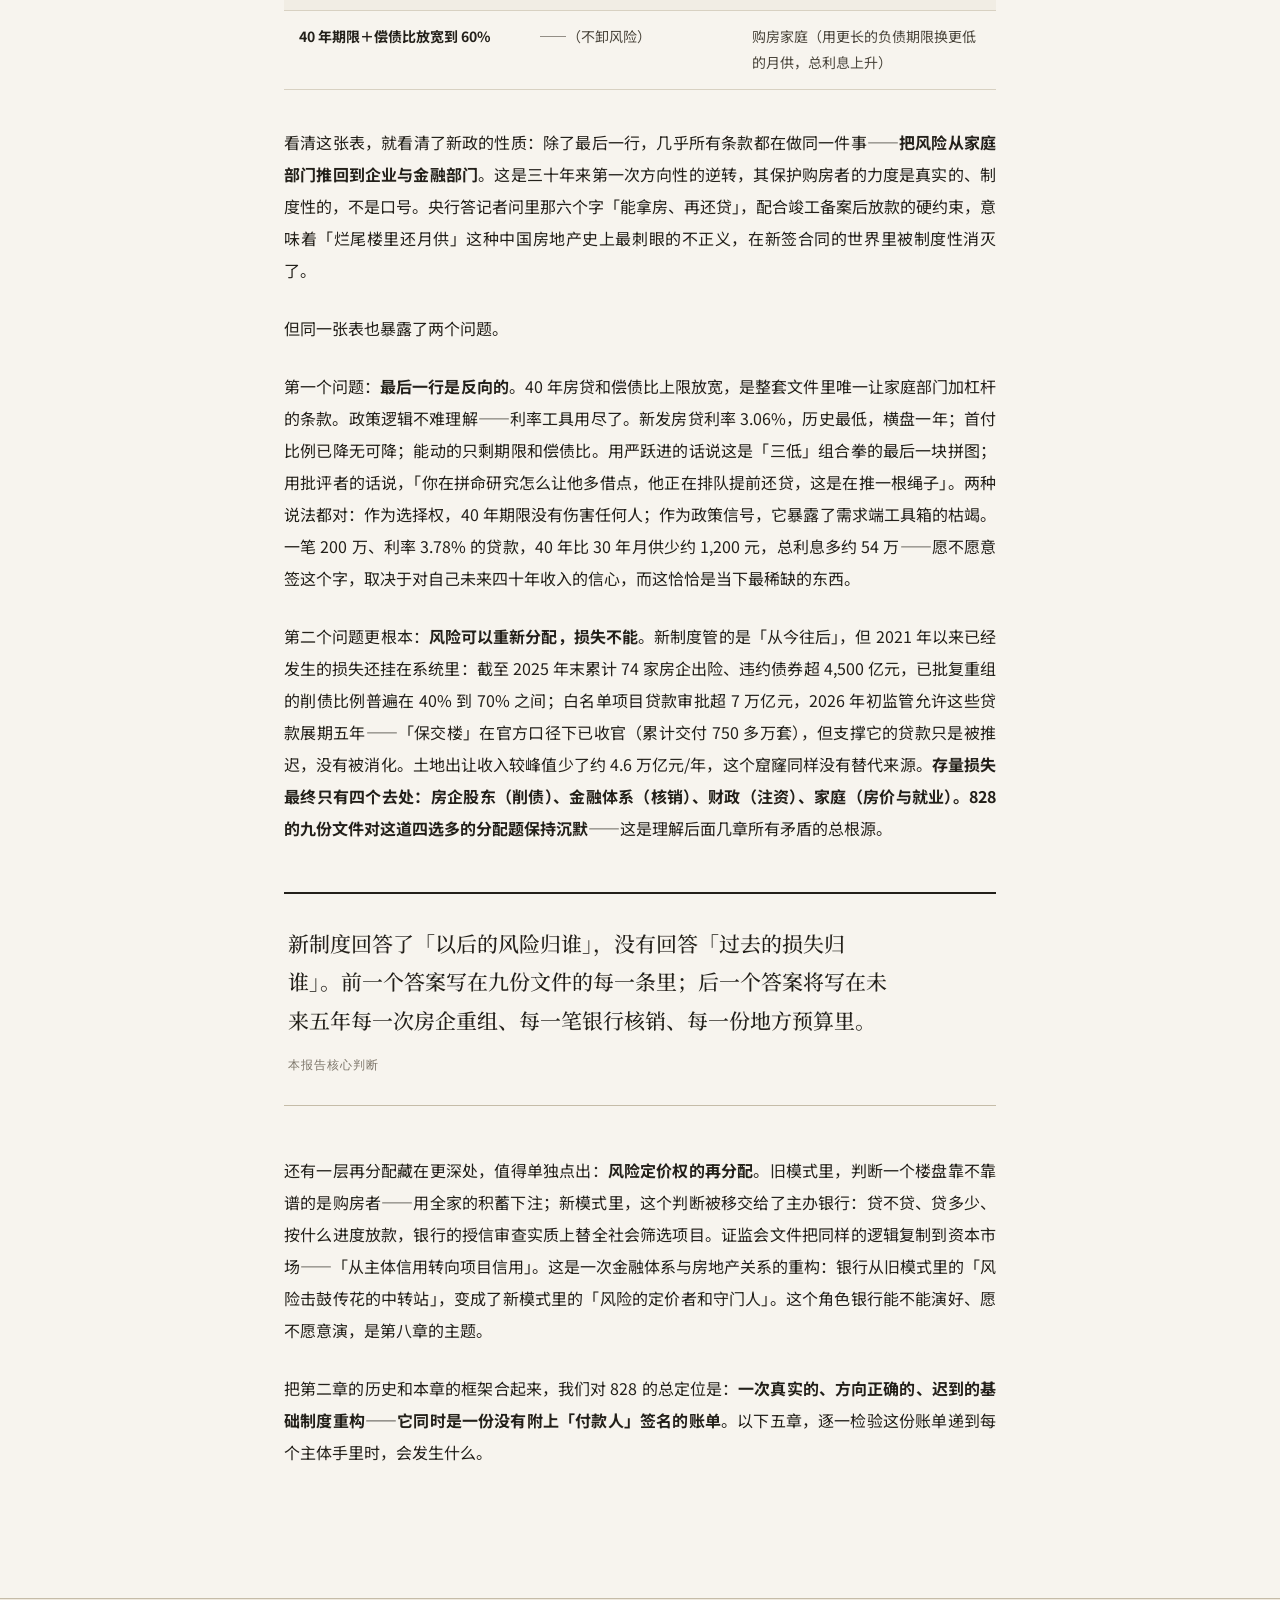
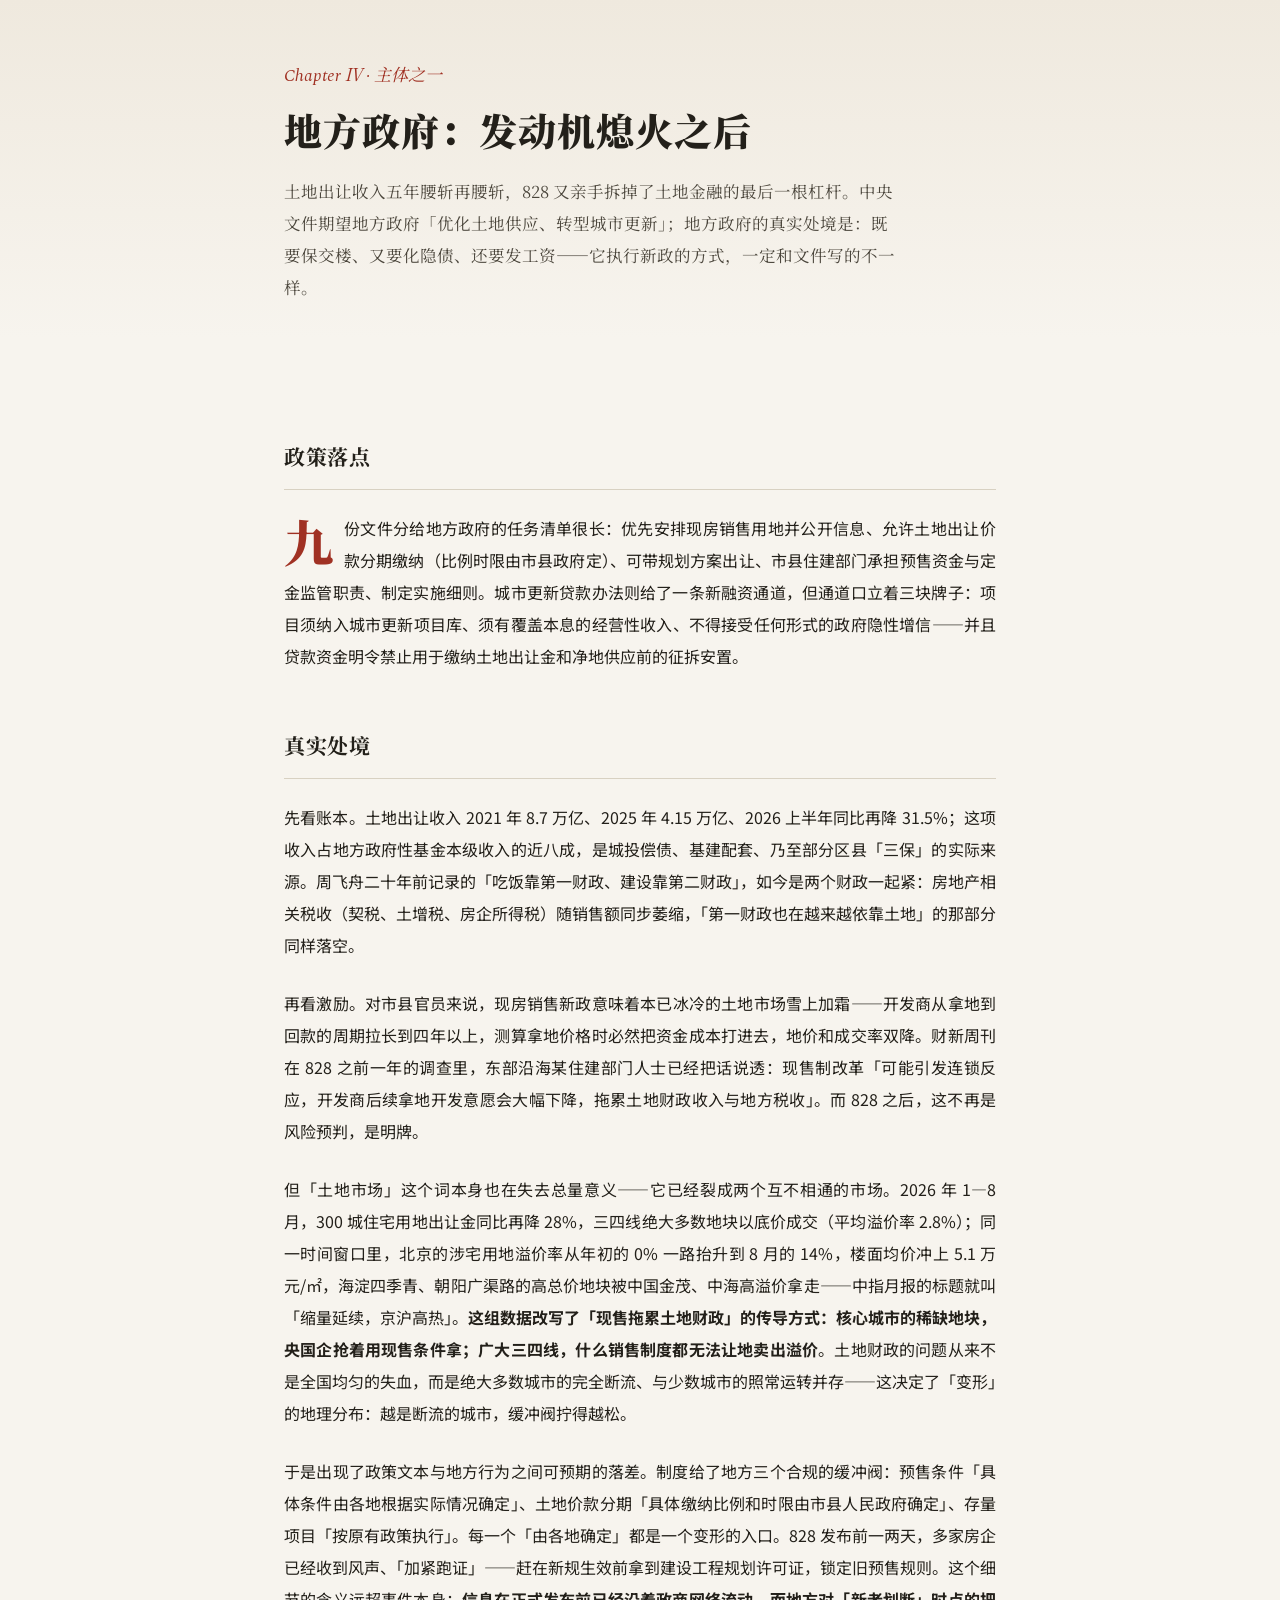
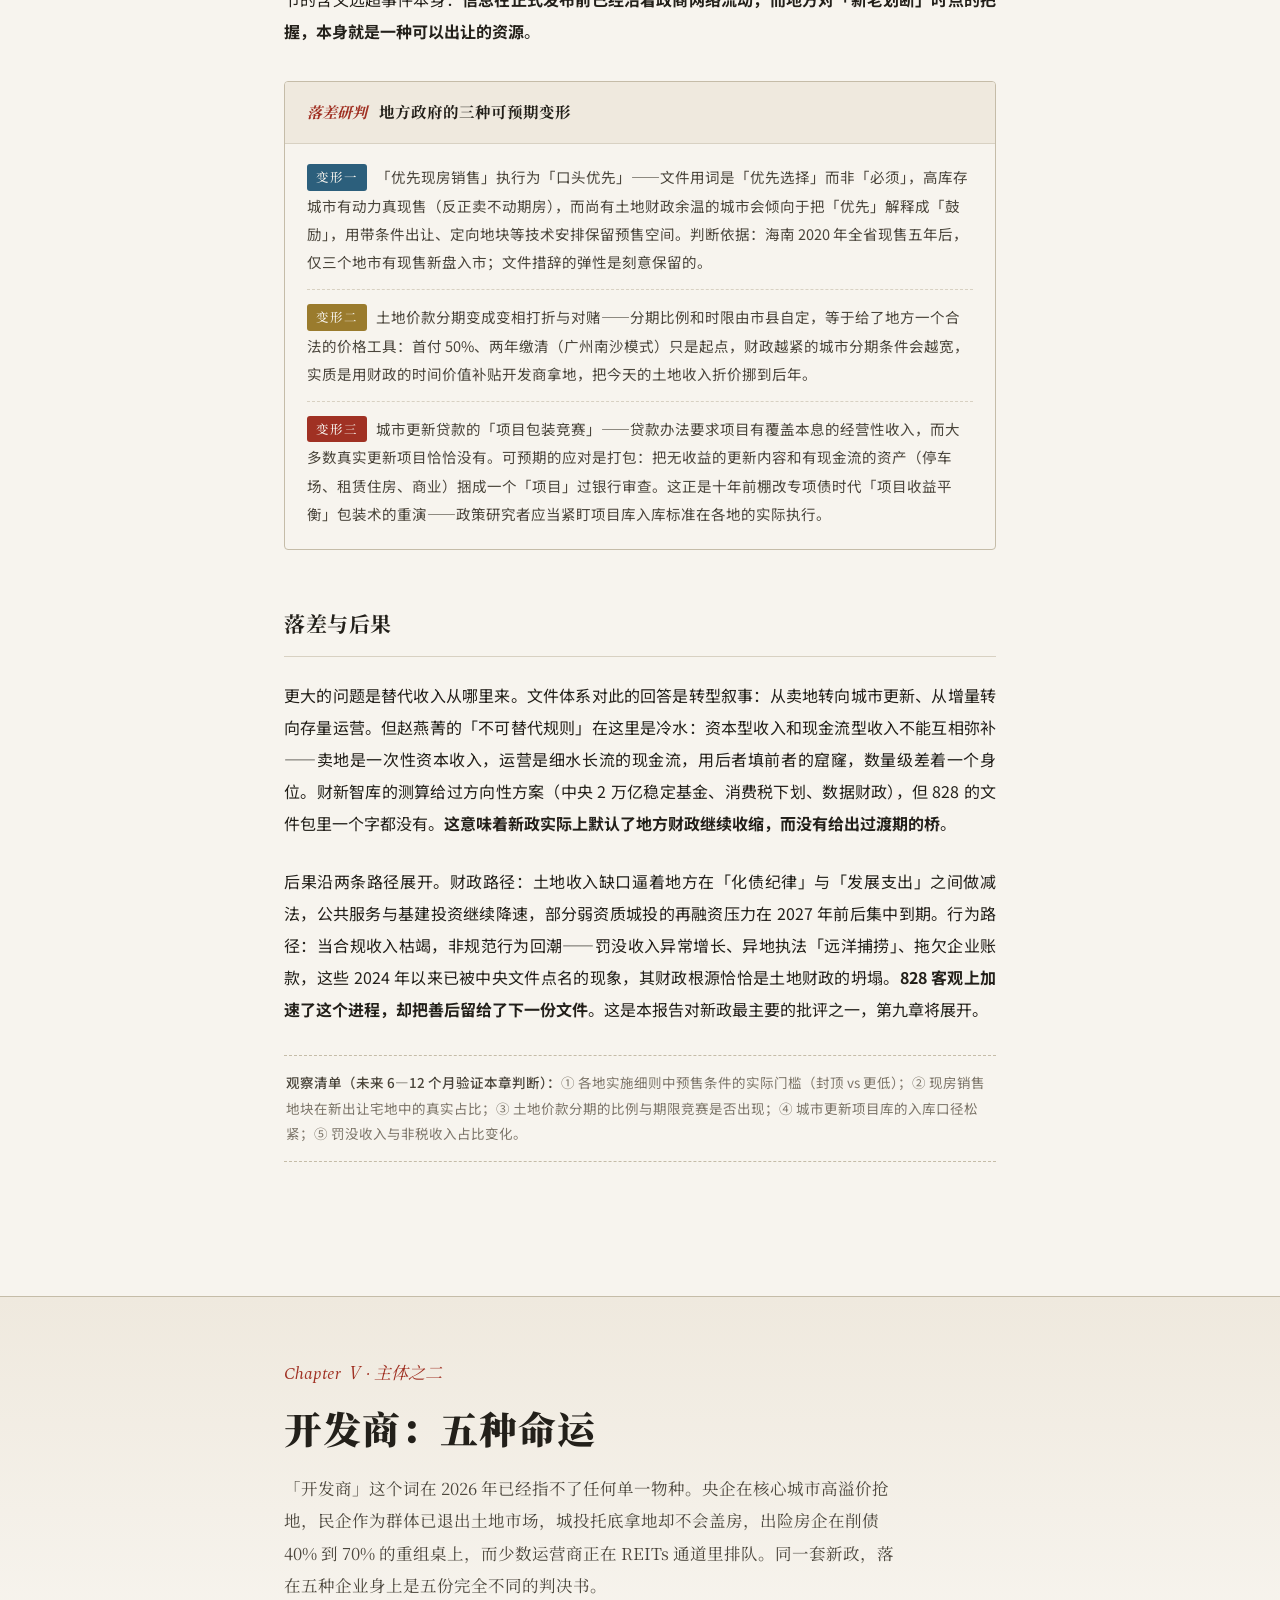
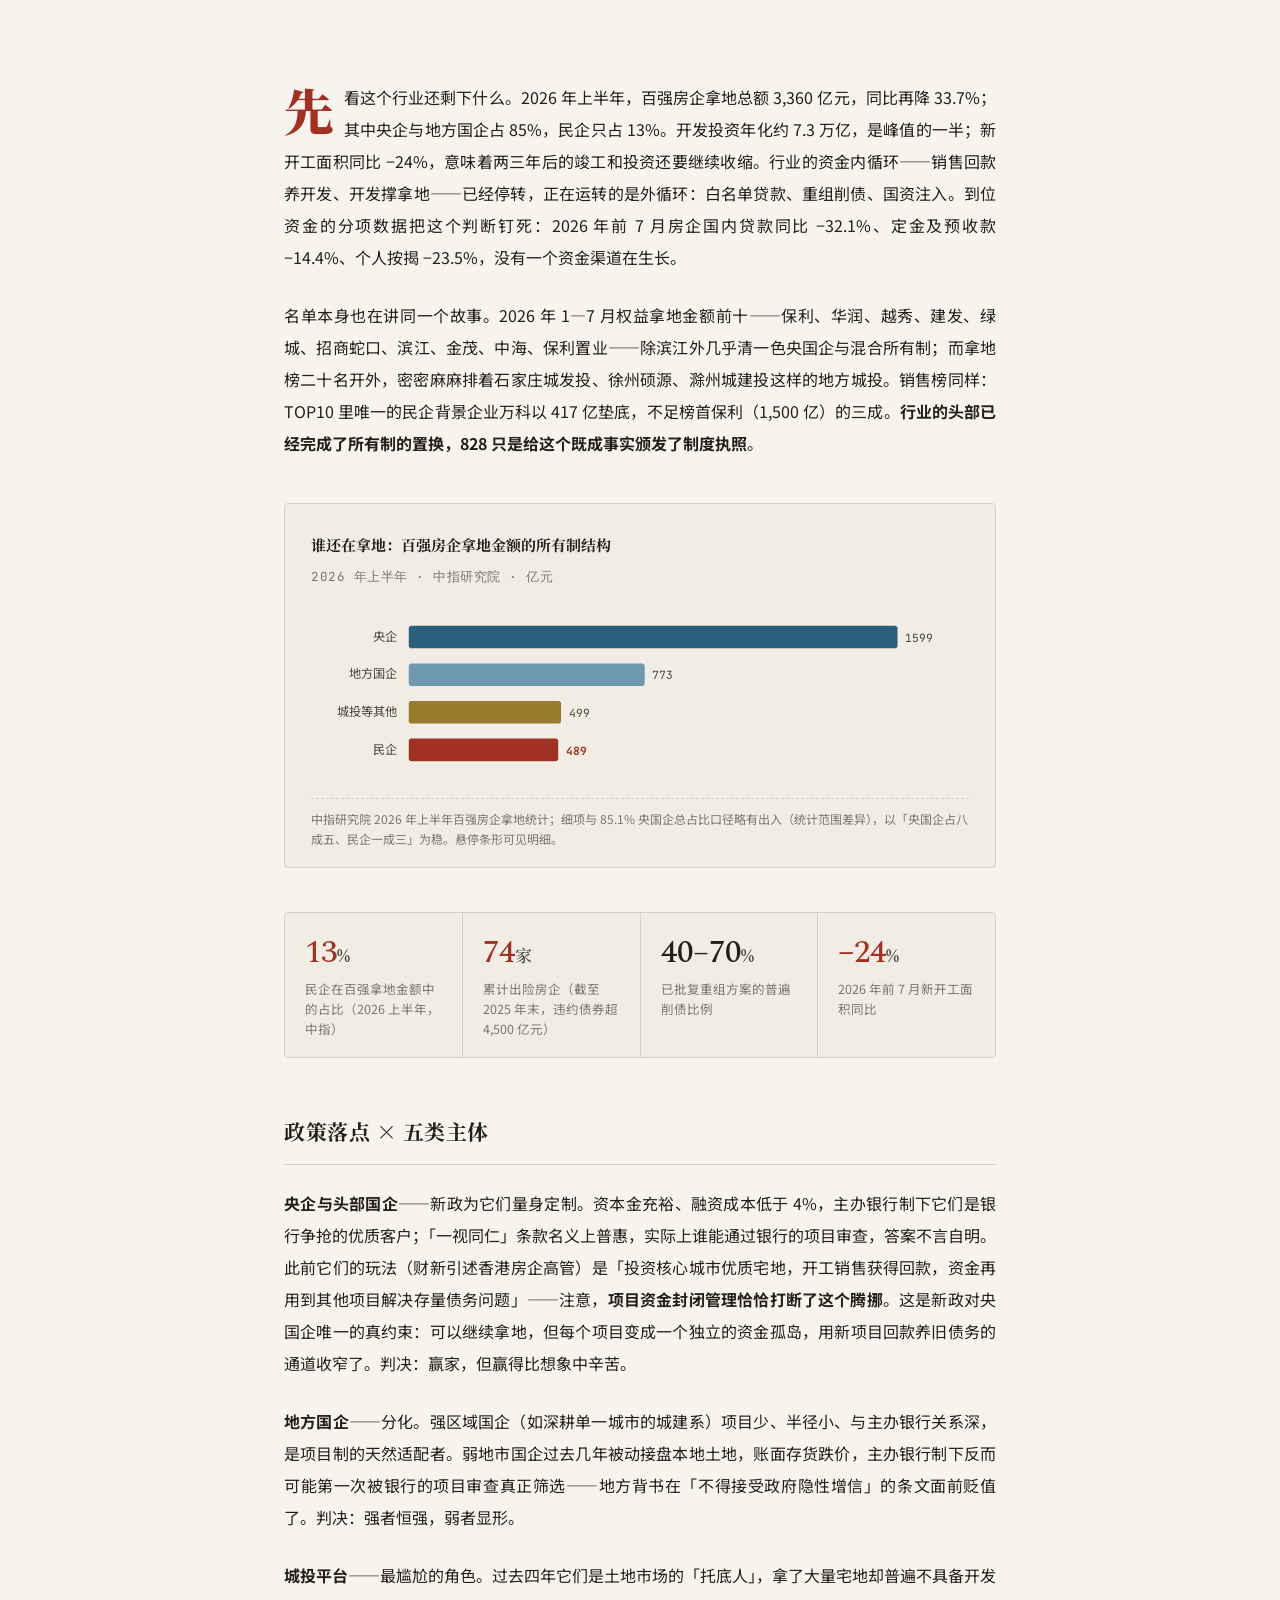
==== commit 3db811b2: "交互增强 + 两个面向普通人的子专题 + README 重写 主报告： - 图表数据点悬停/点按提示层（现房占比、双曲线、新增两图共 30+ 热区） - 新图表×2：百强拿地所有制结构条形图（第五章）" ====
--- a/docs/index.html
+++ b/docs/index.html
@@ -709,6 +709,29 @@
 }
 .toc-mask.show { opacity: 1; pointer-events: auto; }
 
+/* 图表悬停提示 */
+.chart-tip {
+  position: fixed;
+  z-index: 120;
+  background: var(--ink);
+  color: var(--paper);
+  font-family: var(--mono);
+  font-size: 12px;
+  line-height: 1.7;
+  padding: 8px 12px;
+  border-radius: 5px;
+  pointer-events: none;
+  opacity: 0;
+  transition: opacity .12s;
+  max-width: 240px;
+  box-shadow: 0 4px 16px rgba(0,0,0,.25);
+  white-space: pre-line;
+}
+.chart-tip.show { opacity: 1; }
+figure.chart [data-tip] { cursor: crosshair; }
+figure.chart .bar { transition: opacity .15s; }
+figure.chart .bar:hover { opacity: .8; }
+
 /* 阅读进度条 */
 .progress-bar {
   position: fixed;
@@ -784,6 +807,8 @@
     <a class="toc-item" href="#c8"><span class="no">Ⅷ</span><span class="tt">银行：最后的承接者</span><span class="pg">主体</span></a>
     <a class="toc-item" href="#c9"><span class="no">Ⅸ</span><span class="tt">向何处去：三种情景与两个没碰的根子</span><span class="pg">研判</span></a>
     <a class="toc-item" href="#sources"><span class="no">＊</span><span class="tt">数据与观点来源</span><span class="pg">索引</span></a>
+    <a class="toc-item" href="topics/mortgage-40.html"><span class="no">▸</span><span class="tt">40 年房贷计算器</span><span class="pg">工具</span></a>
+    <a class="toc-item" href="topics/what-it-means.html"><span class="no">▸</span><span class="tt">新政与我：按身份速查</span><span class="pg">速查</span></a>
   </div>
 </nav>
 
@@ -868,6 +893,19 @@
           <circle cx="370" cy="154.1" r="4"/>
           <circle cx="680" cy="40.7" r="5" fill="var(--seal)"/>
         </g>
+        <g fill="transparent">
+          <circle cx="60" cy="96.5" r="14" data-tip="2015 年：约 23%&#10;上一个现房高点（库存高企期）"/>
+          <circle cx="122" cy="123.5" r="14" data-tip="2016 年：约 17%&#10;去库存启动，期房占比回升"/>
+          <circle cx="184" cy="137" r="14" data-tip="2017 年：约 14%"/>
+          <circle cx="246" cy="146" r="14" data-tip="2018 年：约 12%&#10;高周转模式极盛期"/>
+          <circle cx="308" cy="150.5" r="14" data-tip="2019 年：约 11%"/>
+          <circle cx="370" cy="154.1" r="14" data-tip="2020 年：10.2%&#10;历史低点——预售制的顶峰"/>
+          <circle cx="432" cy="153.2" r="14" data-tip="2021 年：10.4%&#10;房企爆雷元年"/>
+          <circle cx="494" cy="137.5" r="14" data-tip="2022 年：13.9%&#10;停贷潮后信任转折点"/>
+          <circle cx="556" cy="110" r="14" data-tip="2023 年：约 20%&#10;住建部首提现房销售试点"/>
+          <circle cx="618" cy="61.4" r="14" data-tip="2024 年：30.8%&#10;五年翻两番"/>
+          <circle cx="680" cy="40.7" r="14" data-tip="2025 年 1—9 月：35.4%&#10;828 前市场已自发过渡"/>
+        </g>
         <g font-family="JetBrains Mono, monospace" font-size="11.5" fill="var(--ink-2)">
           <text x="60" y="86" text-anchor="middle">23%</text>
           <text x="370" y="174" text-anchor="middle">10.2%</text>
@@ -909,6 +947,18 @@
           points="60,182.5 122,177.5 184,162.9 246,149.9 308,142.4 370,130.9 432,127.9 494,148.1 556,157 618,166.3 680,173.5"/>
         <circle cx="432" cy="33.1" r="5" fill="var(--seal)"/>
         <circle cx="432" cy="127.9" r="5" fill="var(--seal)"/>
+        <g fill="transparent">
+          <circle cx="60" cy="127.7" r="13" data-tip="2015 销售额：8.73 万亿"/>
+          <circle cx="184" cy="81.3" r="13" data-tip="2017 销售额：13.37 万亿"/>
+          <circle cx="308" cy="55.3" r="13" data-tip="2019 销售额：15.97 万亿"/>
+          <circle cx="432" cy="33.1" r="16" data-tip="2021 双峰值&#10;销售额 18.19 万亿 / 土地出让 8.71 万亿"/>
+          <circle cx="494" cy="81.7" r="13" data-tip="2022 销售额：13.33 万亿（−26.7%）&#10;爆雷后第一年"/>
+          <circle cx="556" cy="98.4" r="13" data-tip="2023 销售额：11.66 万亿"/>
+          <circle cx="618" cy="118.2" r="13" data-tip="2024 销售额：9.68 万亿&#10;土地出让 4.87 万亿"/>
+          <circle cx="680" cy="131.1" r="16" data-tip="2025 销售额：8.39 万亿（回到十年前）&#10;土地出让 4.15 万亿（峰值的 48%）"/>
+          <circle cx="60" cy="182.5" r="12" data-tip="2015 土地出让：3.25 万亿"/>
+          <circle cx="308" cy="142.4" r="12" data-tip="2019 土地出让：7.26 万亿"/>
+        </g>
         <g font-family="JetBrains Mono, monospace" font-size="11.5" fill="var(--ink-2)">
           <text x="432" y="22" text-anchor="middle" fill="var(--seal)" font-weight="700">18.2</text>
           <text x="452" y="122" fill="var(--seal)" font-weight="700">8.7</text>
@@ -1013,6 +1063,33 @@
   <div class="shell prose">
     <p>先看这个行业还剩下什么。2026 年上半年，百强房企拿地总额 3,360 亿元，同比再降 33.7%；其中央企与地方国企占 85%，民企只占 13%。开发投资年化约 7.3 万亿，是峰值的一半；新开工面积同比 −24%，意味着两三年后的竣工和投资还要继续收缩。行业的资金内循环——销售回款养开发、开发撑拿地——已经停转，正在运转的是外循环：白名单贷款、重组削债、国资注入。到位资金的分项数据把这个判断钉死：2026 年前 7 月房企国内贷款同比 −32.1%、定金及预收款 −14.4%、个人按揭 −23.5%，没有一个资金渠道在生长。</p>
     <p>名单本身也在讲同一个故事。2026 年 1—7 月权益拿地金额前十——保利、华润、越秀、建发、绿城、招商蛇口、滨江、金茂、中海、保利置业——除滨江外几乎清一色央国企与混合所有制；而拿地榜二十名开外，密密麻麻排着石家庄城发投、徐州硕源、滁州城建投这样的地方城投。销售榜同样：TOP10 里唯一的民企背景企业万科以 417 亿垫底，不足榜首保利（1,500 亿）的三成。<strong>行业的头部已经完成了所有制的置换，828 只是给这个既成事实颁发了制度执照</strong>。</p>
+
+    <figure class="chart">
+      <figcaption>谁还在拿地：百强房企拿地金额的所有制结构</figcaption>
+      <div class="chart-sub">2026 年上半年 · 中指研究院 · 亿元</div>
+      <svg viewBox="0 0 700 190" role="img" aria-label="央企约1599亿占43%，地方国企约773亿占21%，城投等约499亿，民企仅489亿占13%">
+        <!-- bars: max 1599 -> width 520 ; scale = 0.325 -->
+        <g font-family="Noto Sans SC, sans-serif" font-size="13" fill="var(--ink-2)">
+          <text x="92" y="36" text-anchor="end">央企</text>
+          <text x="92" y="76" text-anchor="end">地方国企</text>
+          <text x="92" y="116" text-anchor="end">城投等其他</text>
+          <text x="92" y="156" text-anchor="end">民企</text>
+        </g>
+        <g>
+          <rect class="bar" x="104" y="20" width="520" height="24" rx="3" fill="var(--tag-blue)" data-tip="央企：约 1,599 亿（占 43%）&#10;同比 −48%，但份额仍居首"/>
+          <rect class="bar" x="104" y="60" width="251" height="24" rx="3" fill="var(--tag-blue-2)" data-tip="地方国企：约 773 亿（占 21%）"/>
+          <rect class="bar" x="104" y="100" width="162" height="24" rx="3" fill="var(--tag-gold)" data-tip="城投等主体：约 499 亿&#10;拿地榜 20 名以外密集分布"/>
+          <rect class="bar" x="104" y="140" width="159" height="24" rx="3" fill="var(--seal)" data-tip="民企：仅 489 亿（占 13%）&#10;同比 −48%——作为群体已基本退出土地市场"/>
+        </g>
+        <g font-family="JetBrains Mono, monospace" font-size="12" fill="var(--ink-2)">
+          <text x="632" y="37">1599</text>
+          <text x="363" y="77">773</text>
+          <text x="274" y="117">499</text>
+          <text x="271" y="157" fill="var(--seal)" font-weight="700">489</text>
+        </g>
+      </svg>
+      <div class="chart-note">中指研究院 2026 年上半年百强房企拿地统计；细项与 85.1% 央国企总占比口径略有出入（统计范围差异），以「央国企占八成五、民企一成三」为稳。悬停条形可见明细。</div>
+    </figure>
 
     <div class="stat-row">
       <div class="stat"><div class="v down">13<em>%</em></div><div class="k">民企在百强拿地金额中的占比（2026 上半年，中指）</div></div>
@@ -1109,6 +1186,46 @@
   </div></div>
   <div class="shell prose">
     <p>先量化银行的起点。2026 年二季度末，房地产贷款余额 50.74 万亿元，同比 −4.9%，为有统计以来最大降幅；其中开发贷余额 12.65 万亿（−8.5%），个人住房贷款余额 36.29 万亿（−3.8%），上半年净减少 7,163 亿——超过 2025 全年的减少额。按揭曾是中国银行业最优质的资产（低违约、低资本占用、长久期），这台资产发动机已经连续四年反转。</p>
+
+    <figure class="chart">
+      <figcaption>按揭发动机反转：个人住房贷款余额的顶与滑落</figcaption>
+      <div class="chart-sub">央行《金融机构贷款投向统计报告》 · 年末余额 · 万亿元</div>
+      <svg viewBox="0 0 700 240" role="img" aria-label="个人住房贷款余额2022年末38.8万亿见顶后连续收缩至2026年中36.29万亿">
+        <g font-family="JetBrains Mono, monospace" font-size="11" fill="var(--ink-3)">
+          <line x1="60" y1="15" x2="60" y2="195" stroke="var(--chart-grid)"/>
+          <line x1="60" y1="195" x2="680" y2="195" stroke="var(--chart-grid)"/>
+          <line x1="60" y1="105" x2="680" y2="105" stroke="var(--chart-grid)" stroke-dasharray="3 4"/>
+          <text x="52" y="199" text-anchor="end">33</text>
+          <text x="52" y="109" text-anchor="end">36.5</text>
+          <text x="52" y="19" text-anchor="end">40</text>
+        </g>
+        <!-- data: 2020:34.44 21:38.32 22:38.80 23:38.17 24:37.68 25:37.01 26H1:36.29 ; x=60+i*103.3; y=195-(v-33)*(180/7) -->
+        <polyline fill="none" stroke="var(--tag-blue)" stroke-width="2.5" stroke-linejoin="round"
+          points="60,158 163.3,58.2 266.7,45.9 370,62.1 473.3,74.7 576.7,91.9 680,110.4"/>
+        <circle cx="266.7" cy="45.9" r="5" fill="var(--seal)"/>
+        <circle cx="680" cy="110.4" r="5" fill="var(--seal)"/>
+        <g fill="transparent">
+          <circle cx="60" cy="158" r="15" data-tip="2020 年末：34.44 万亿（+14.6%）&#10;按揭扩张的最后疯狂"/>
+          <circle cx="163.3" cy="58.2" r="15" data-tip="2021 年末：38.32 万亿（+11.3%）"/>
+          <circle cx="266.7" cy="45.9" r="16" data-tip="2022 年末：38.80 万亿&#10;历史顶点——此后连续四年收缩"/>
+          <circle cx="370" cy="62.1" r="15" data-tip="2023 年末：38.17 万亿（−1.6%）&#10;首次年度负增长"/>
+          <circle cx="473.3" cy="74.7" r="15" data-tip="2024 年末：37.68 万亿（−1.3%）"/>
+          <circle cx="576.7" cy="91.9" r="15" data-tip="2025 年末：37.01 万亿（−1.8%）&#10;全年净减 6,768 亿"/>
+          <circle cx="680" cy="110.4" r="16" data-tip="2026 年 6 月末：36.29 万亿（−3.8%）&#10;仅上半年净减 7,163 亿，超 2025 全年"/>
+        </g>
+        <g font-family="JetBrains Mono, monospace" font-size="11.5" fill="var(--ink-2)">
+          <text x="266.7" y="34" text-anchor="middle" fill="var(--seal)" font-weight="700">38.8 顶</text>
+          <text x="666" y="132" text-anchor="end" fill="var(--seal)" font-weight="700">36.29</text>
+        </g>
+        <g font-family="JetBrains Mono, monospace" font-size="10.5" fill="var(--ink-3)">
+          <text x="60" y="215" text-anchor="middle">2020</text>
+          <text x="266.7" y="215" text-anchor="middle">2022</text>
+          <text x="473.3" y="215" text-anchor="middle">2024</text>
+          <text x="680" y="215" text-anchor="middle">2026H1</text>
+        </g>
+      </svg>
+      <div class="chart-note">2026 为二季度末时点数；2022—2025 年末数经媒体转引央行报告核对。悬停数据点可见各年明细与同比。</div>
+    </figure>
     <p>828 在这个背景下重写了银行与房地产的关系，实质是三笔交易：</p>
     <p><strong>第一笔：时间换安全</strong>。按揭放款从主体封顶推迟到竣工备案，意味着建设期项目失去了按揭资金的提前接力，开发贷必须独自撑完全程——期限从普遍 3 年拉到现售项目最长 7 年，首次还本推到竣工备案后。银行的单笔资产久期拉长一倍以上，换来的是放款时点上抵押物（现房）的完整性。用财新引述的银行人士的话说，「3 年+3 年」的项目周期下拉长期限「有必要」——但「有必要」不等于「有意愿」。</p>
     <p><strong>第二笔：垄断换责任</strong>。主办银行制给了银行单项目的全资金视野——预售资金、定金、销售回款、自有资金全部归集在自家账户，销售回款的活期存款是实打实的揽存利益（银行三项收益：开发贷、按揭、存款）。代价是集中：一个项目一家银行，风险无法再通过多头授信分散；「结清前原则上不得变更」意味着七年绑定，中途项目恶化没有退出机制。白名单时期这套安排是财政隐性背书下的政治任务，常态化之后背书撤了，审查责任全归银行自担——<strong>这正是文件反复强调「市场化、法治化、自主决策」的用意：把否决权真正交给银行，也把责任焊死在银行身上</strong>。</p>
@@ -1258,6 +1375,9 @@
     <a href="#c8"><span class="no">Ⅷ</span>银行：最后的承接者</a>
     <a href="#c9"><span class="no">Ⅸ</span>向何处去：三种情景与两个根子</a>
     <a href="#sources"><span class="no">＊</span>数据与观点来源</a>
+    <div style="border-top:1px solid var(--hairline); margin:12px 6px 6px; padding-top:12px; font-family:var(--mono); font-size:10.5px; letter-spacing:2px; color:var(--ink-3); padding-left:8px;">小专题</div>
+    <a href="topics/mortgage-40.html"><span class="no">▸</span>40 年房贷计算器</a>
+    <a href="topics/what-it-means.html"><span class="no">▸</span>新政与我：按身份速查</a>
   </div>
 </nav>
 
@@ -1332,6 +1452,32 @@
   }
   window.addEventListener('scroll', onScroll, { passive: true });
   onScroll();
+
+  /* ---- 图表数据点提示（悬停 / 触屏点按） ---- */
+  var tip = document.createElement('div');
+  tip.className = 'chart-tip';
+  document.body.appendChild(tip);
+  function showTip(el, x, y) {
+    tip.textContent = el.getAttribute('data-tip');
+    tip.classList.add('show');
+    var w = tip.offsetWidth, h = tip.offsetHeight;
+    var left = Math.min(Math.max(8, x - w / 2), window.innerWidth - w - 8);
+    var top = y - h - 14;
+    if (top < 8) top = y + 18;
+    tip.style.left = left + 'px';
+    tip.style.top = top + 'px';
+  }
+  function hideTip() { tip.classList.remove('show'); }
+  document.addEventListener('mousemove', function (e) {
+    var t = e.target.closest && e.target.closest('[data-tip]');
+    if (t) showTip(t, e.clientX, e.clientY); else hideTip();
+  }, { passive: true });
+  document.addEventListener('click', function (e) {
+    var t = e.target.closest && e.target.closest('[data-tip]');
+    if (t) { showTip(t, e.clientX, e.clientY); e.stopPropagation(); }
+    else hideTip();
+  });
+  window.addEventListener('scroll', hideTip, { passive: true });
 })();
 </script>
 
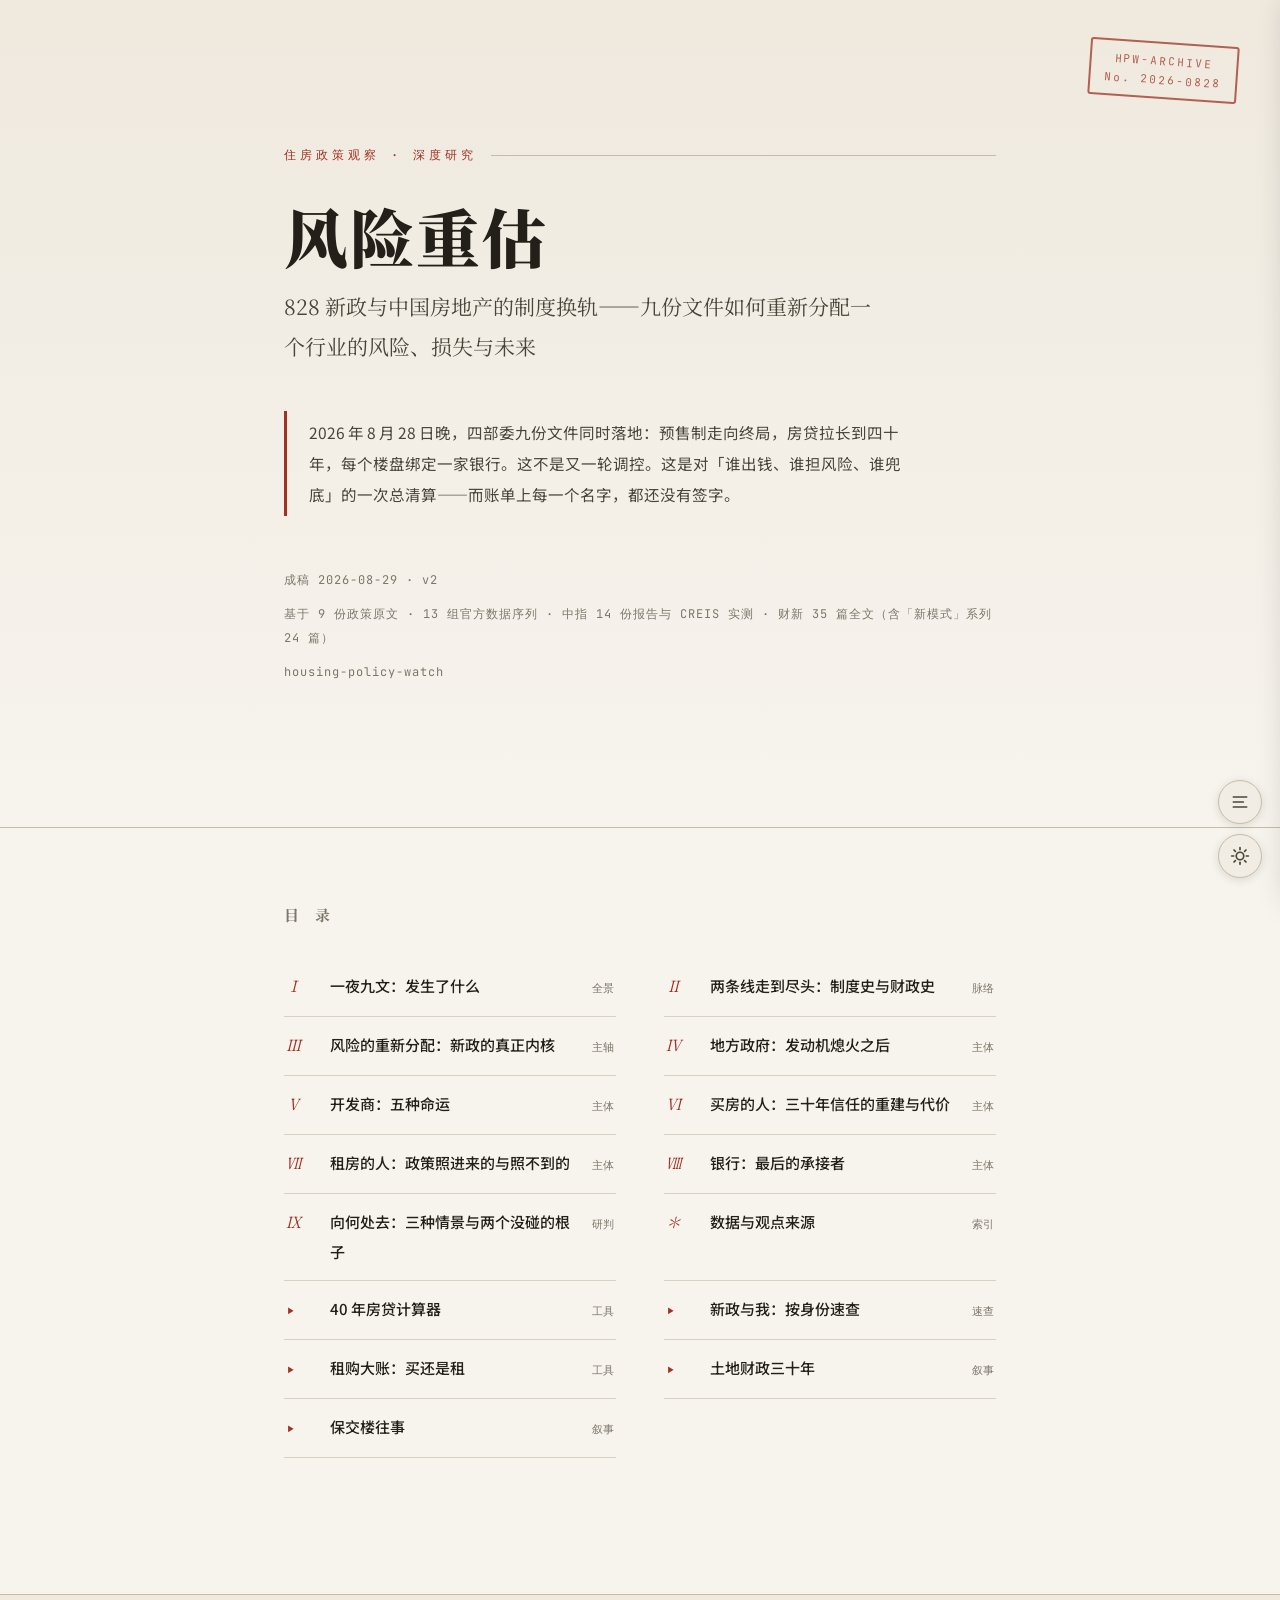
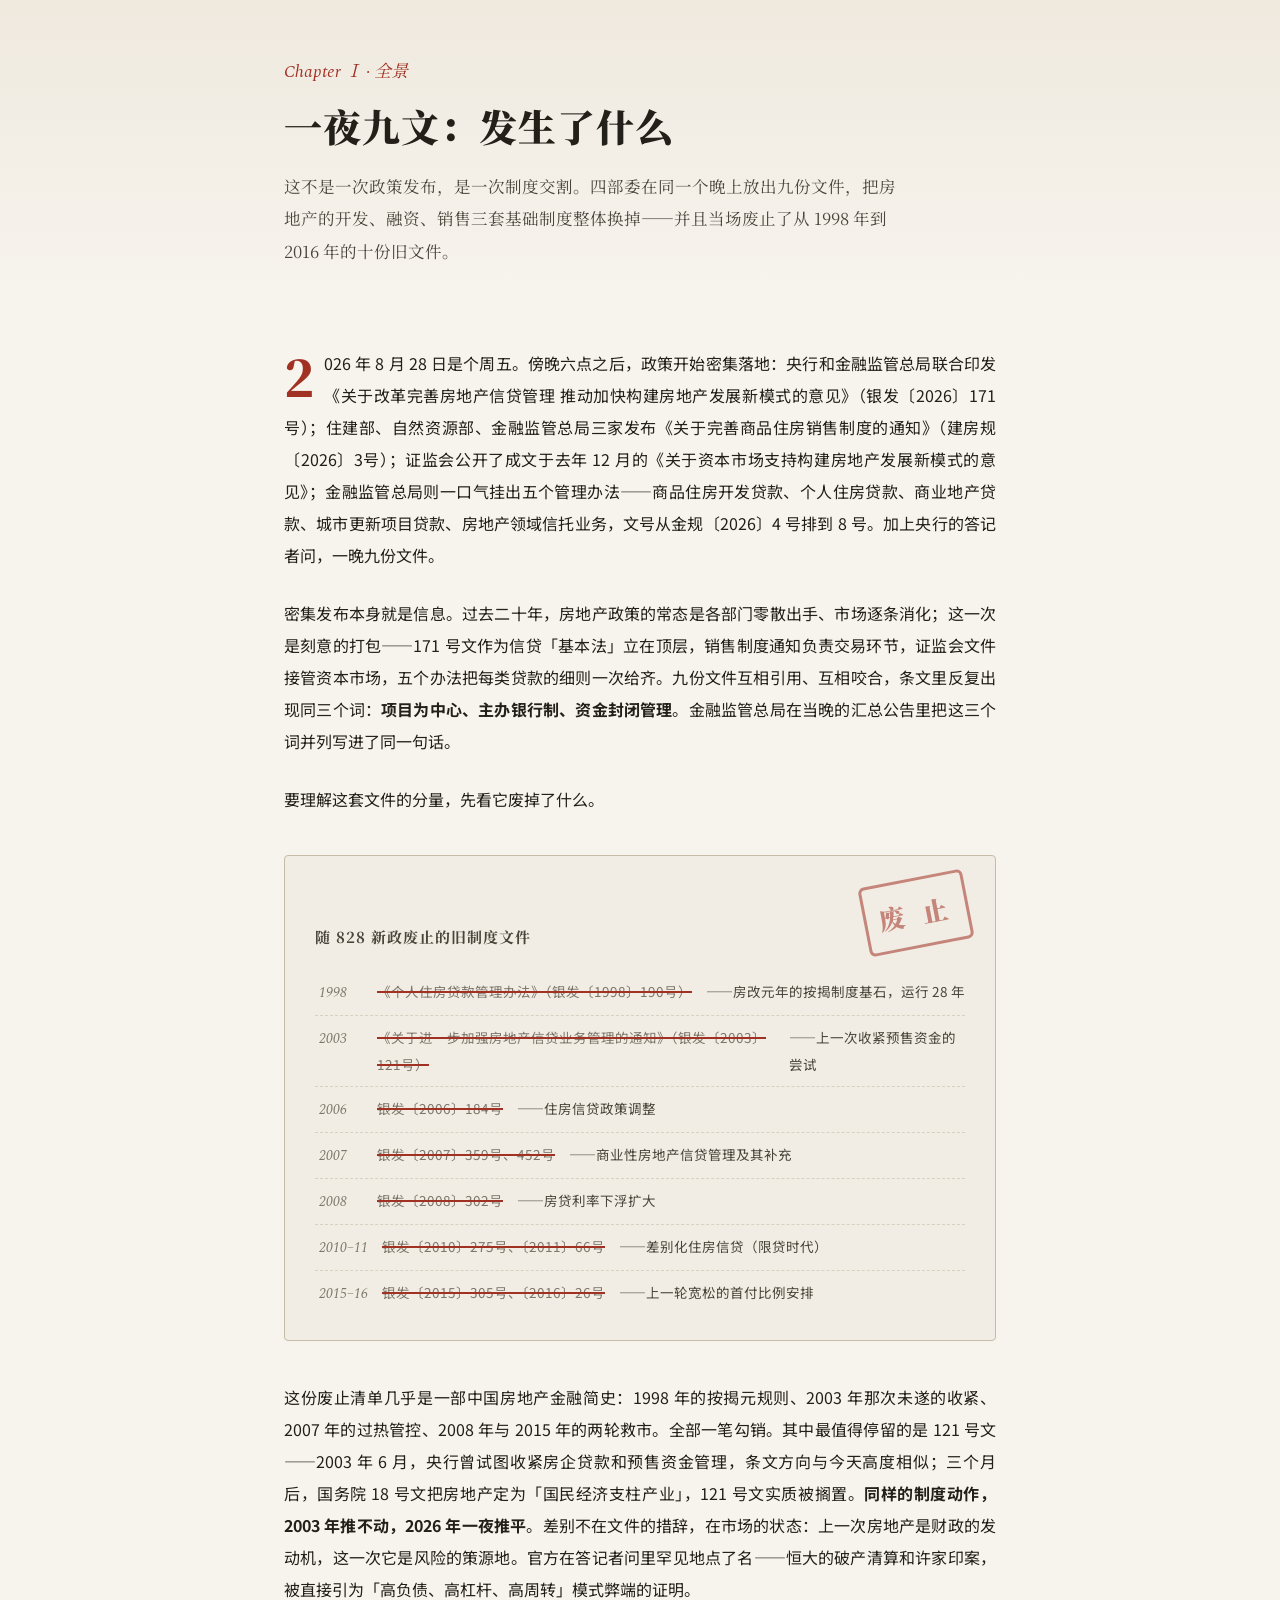
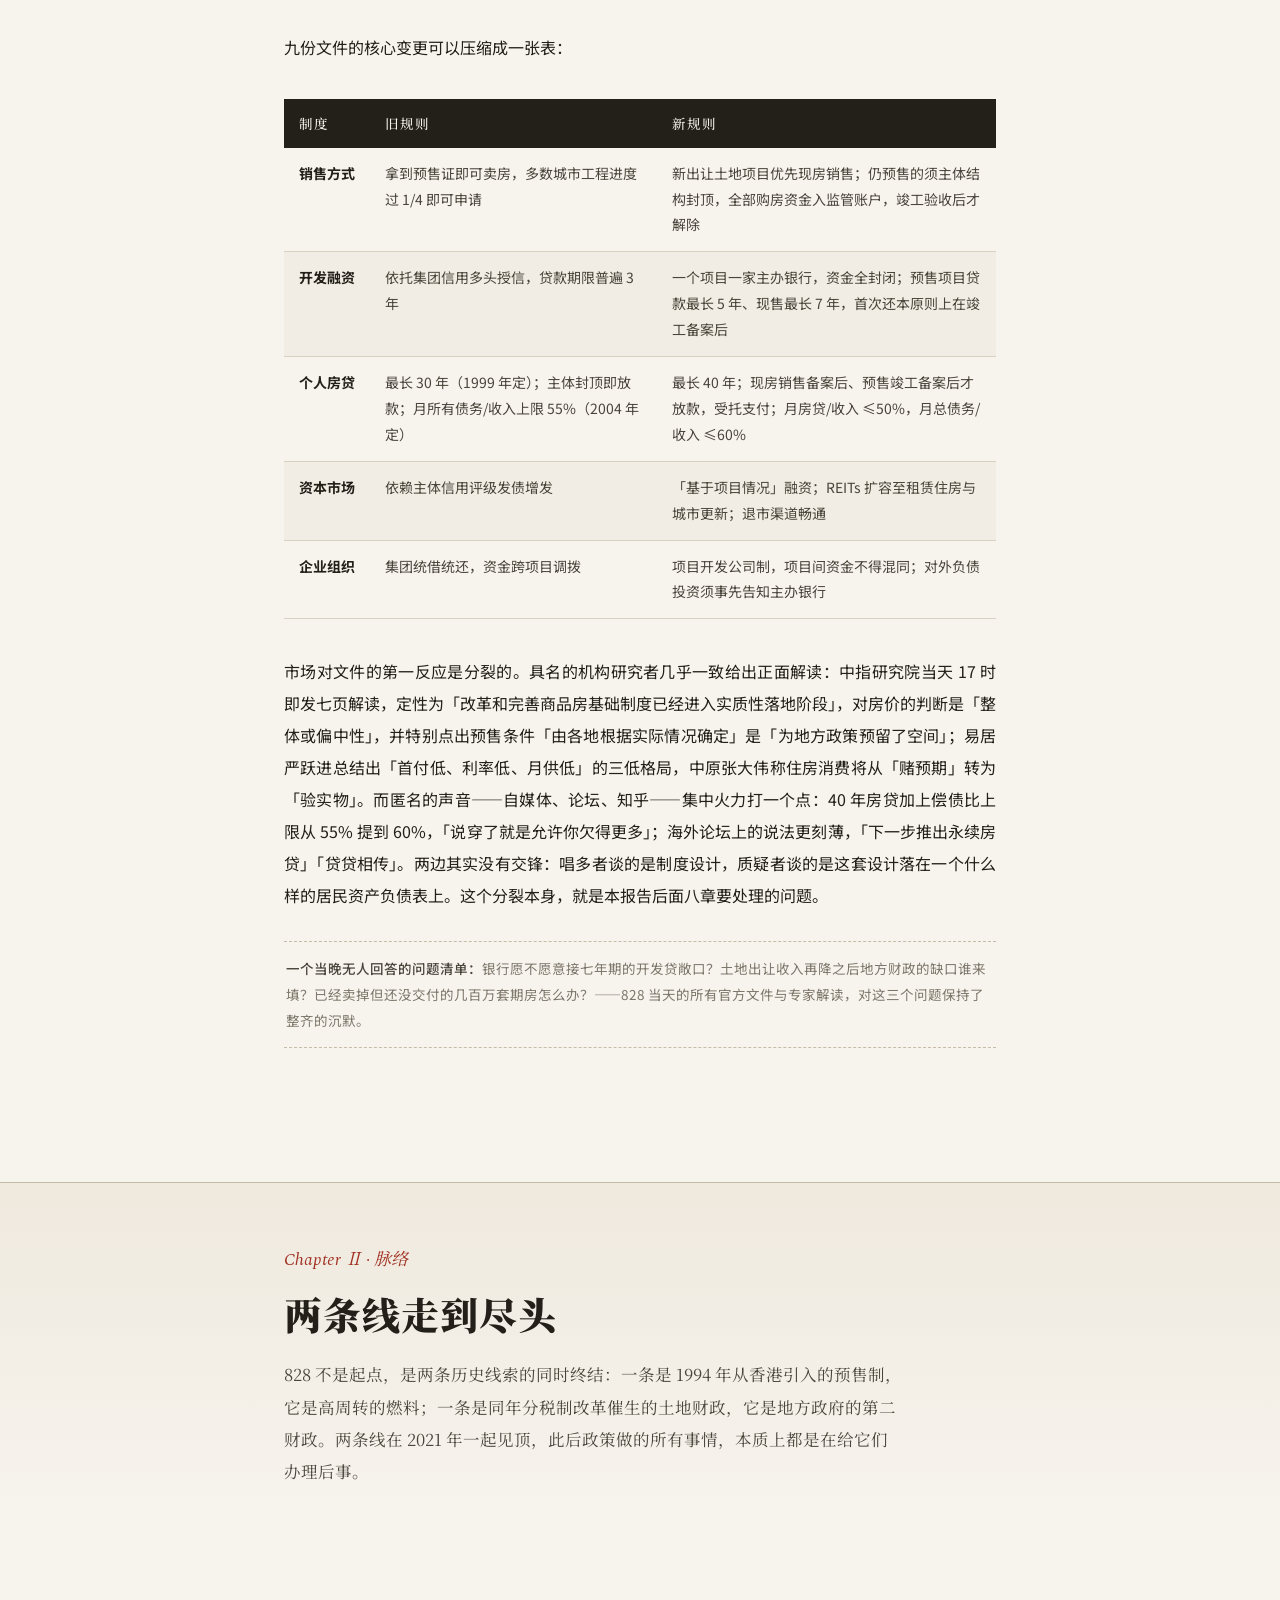
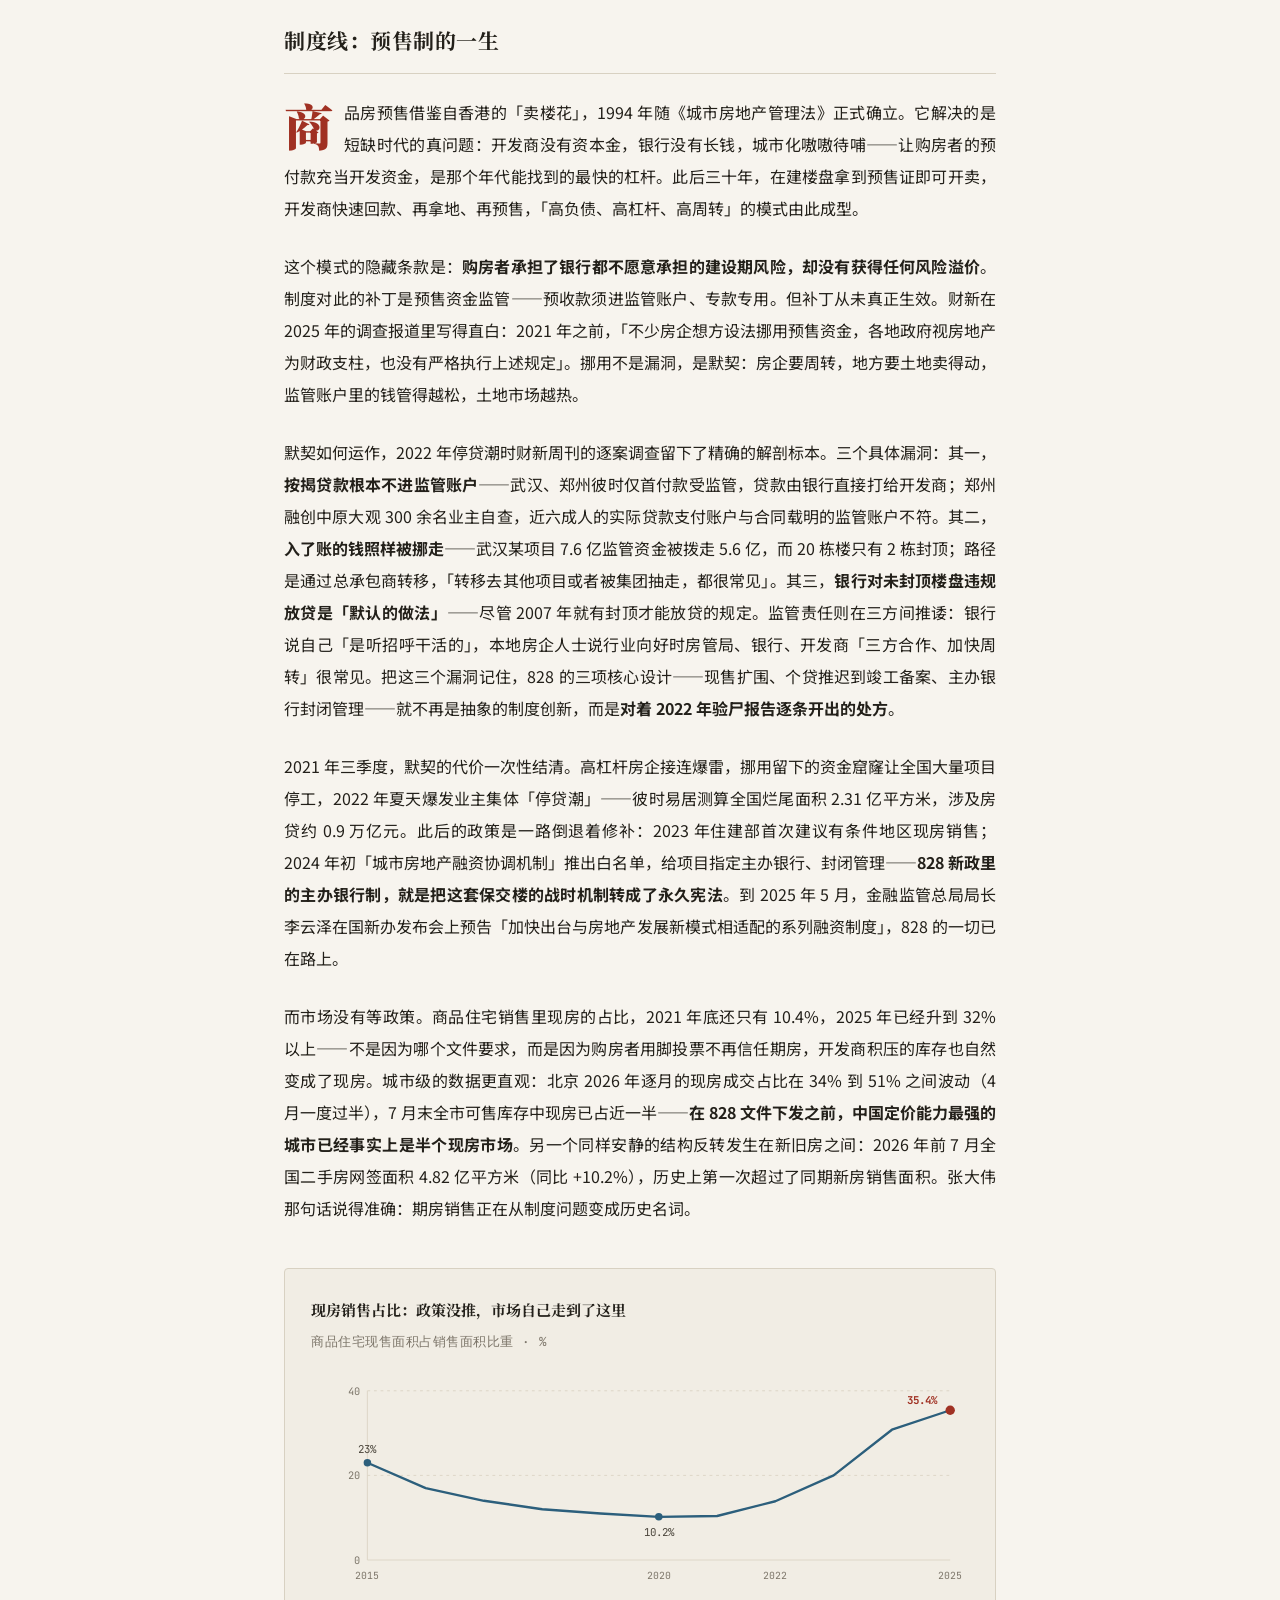
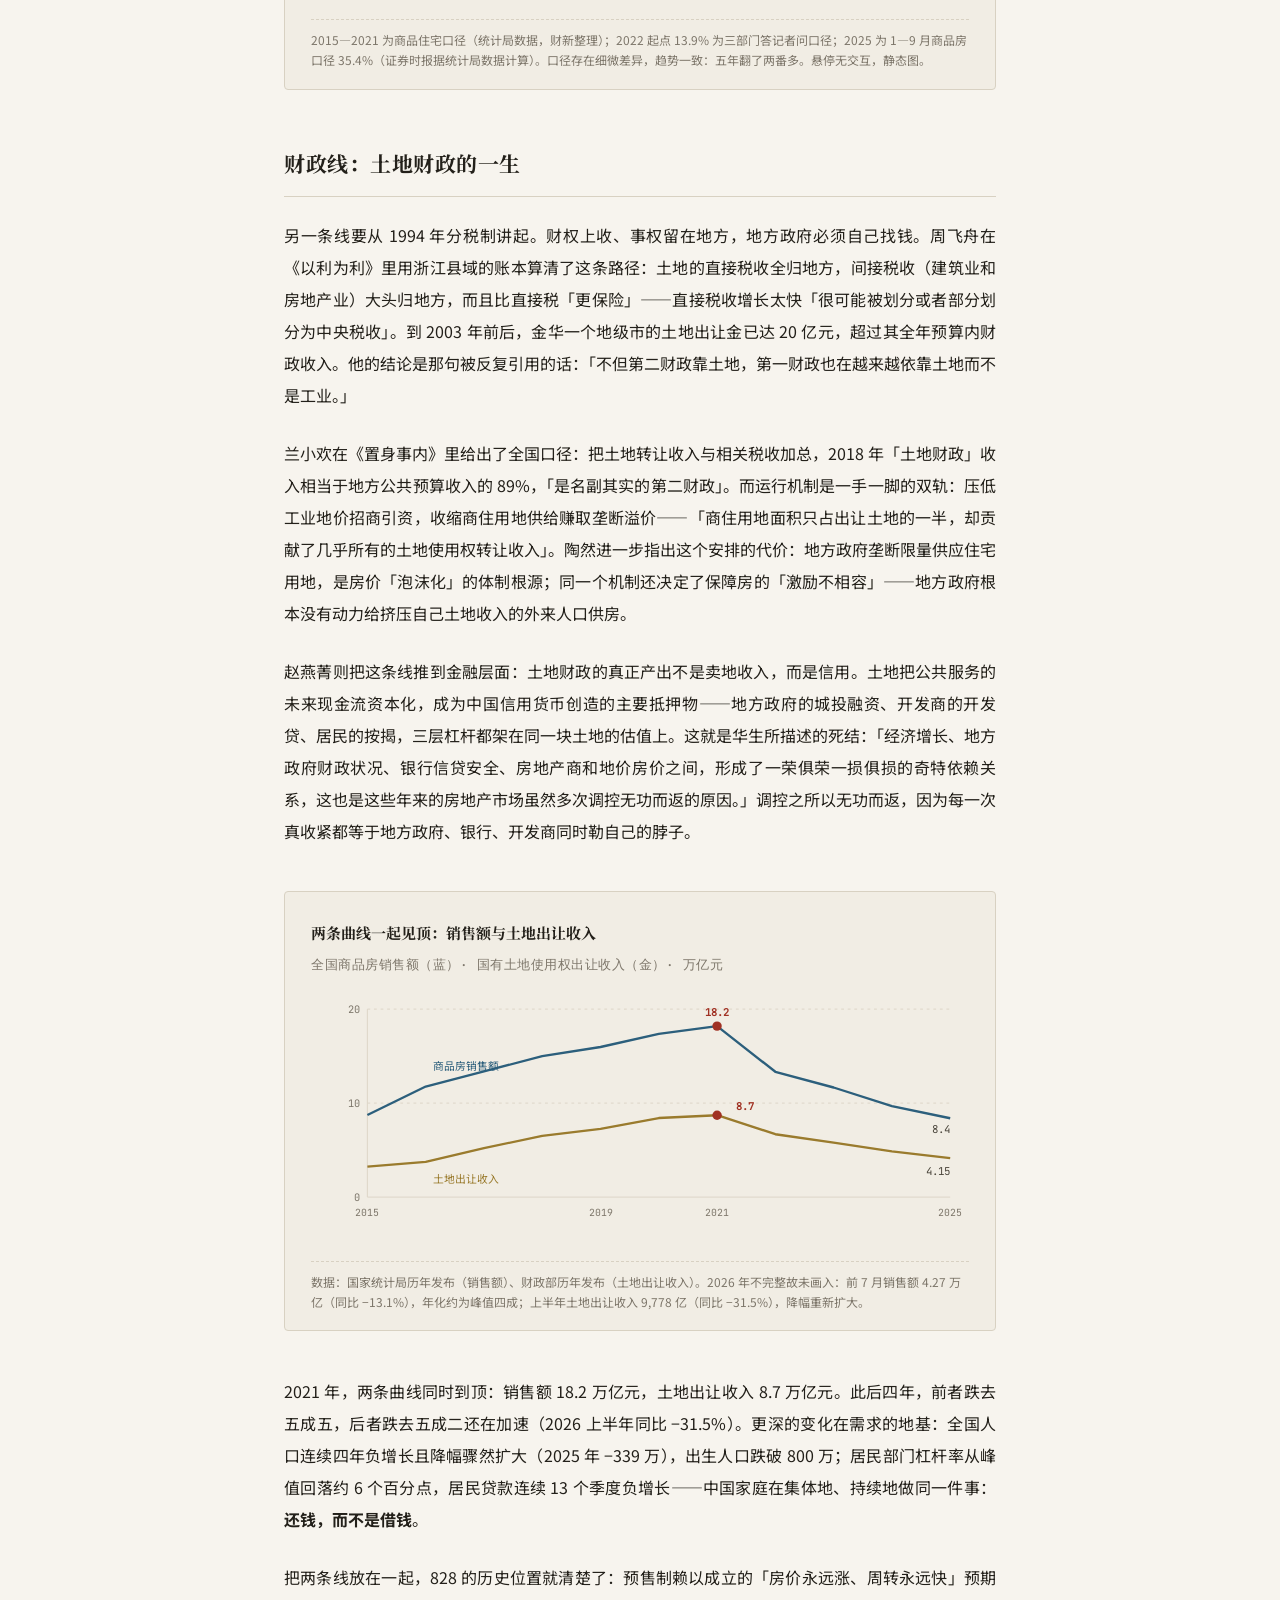
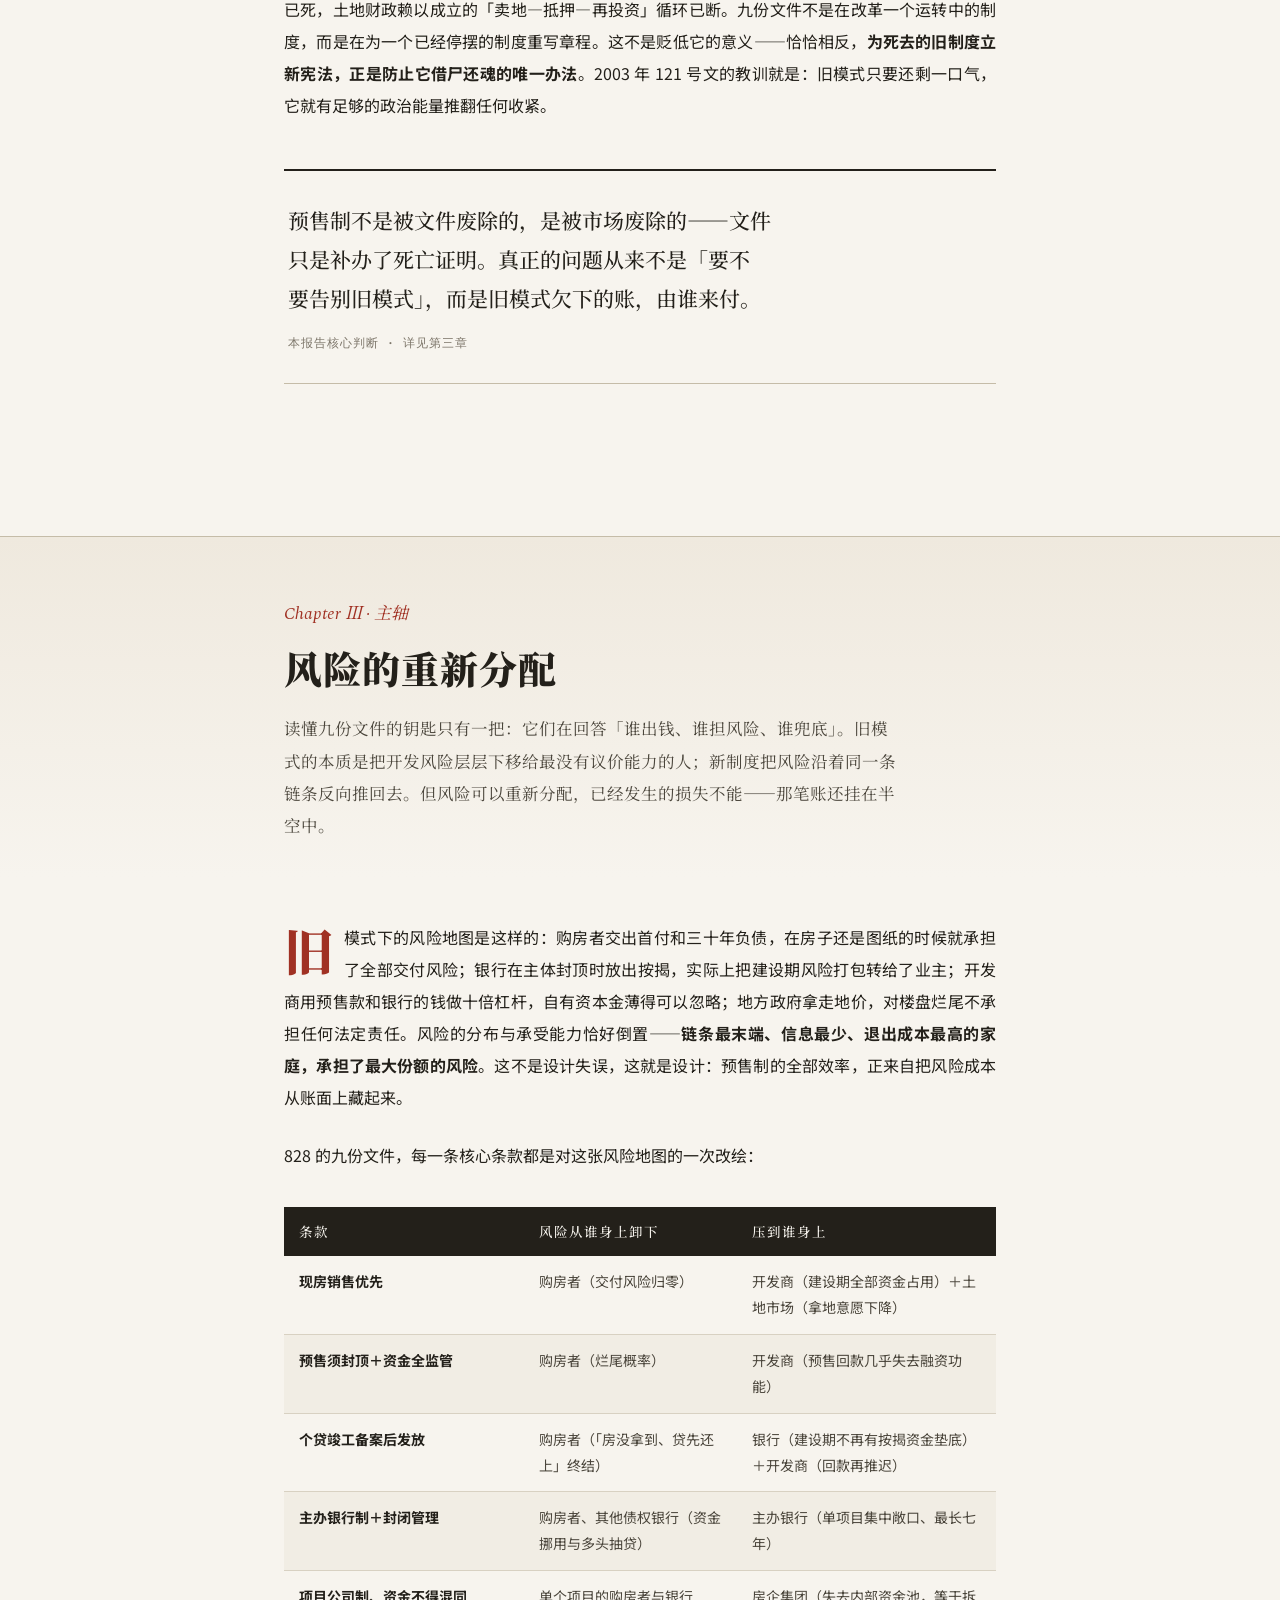
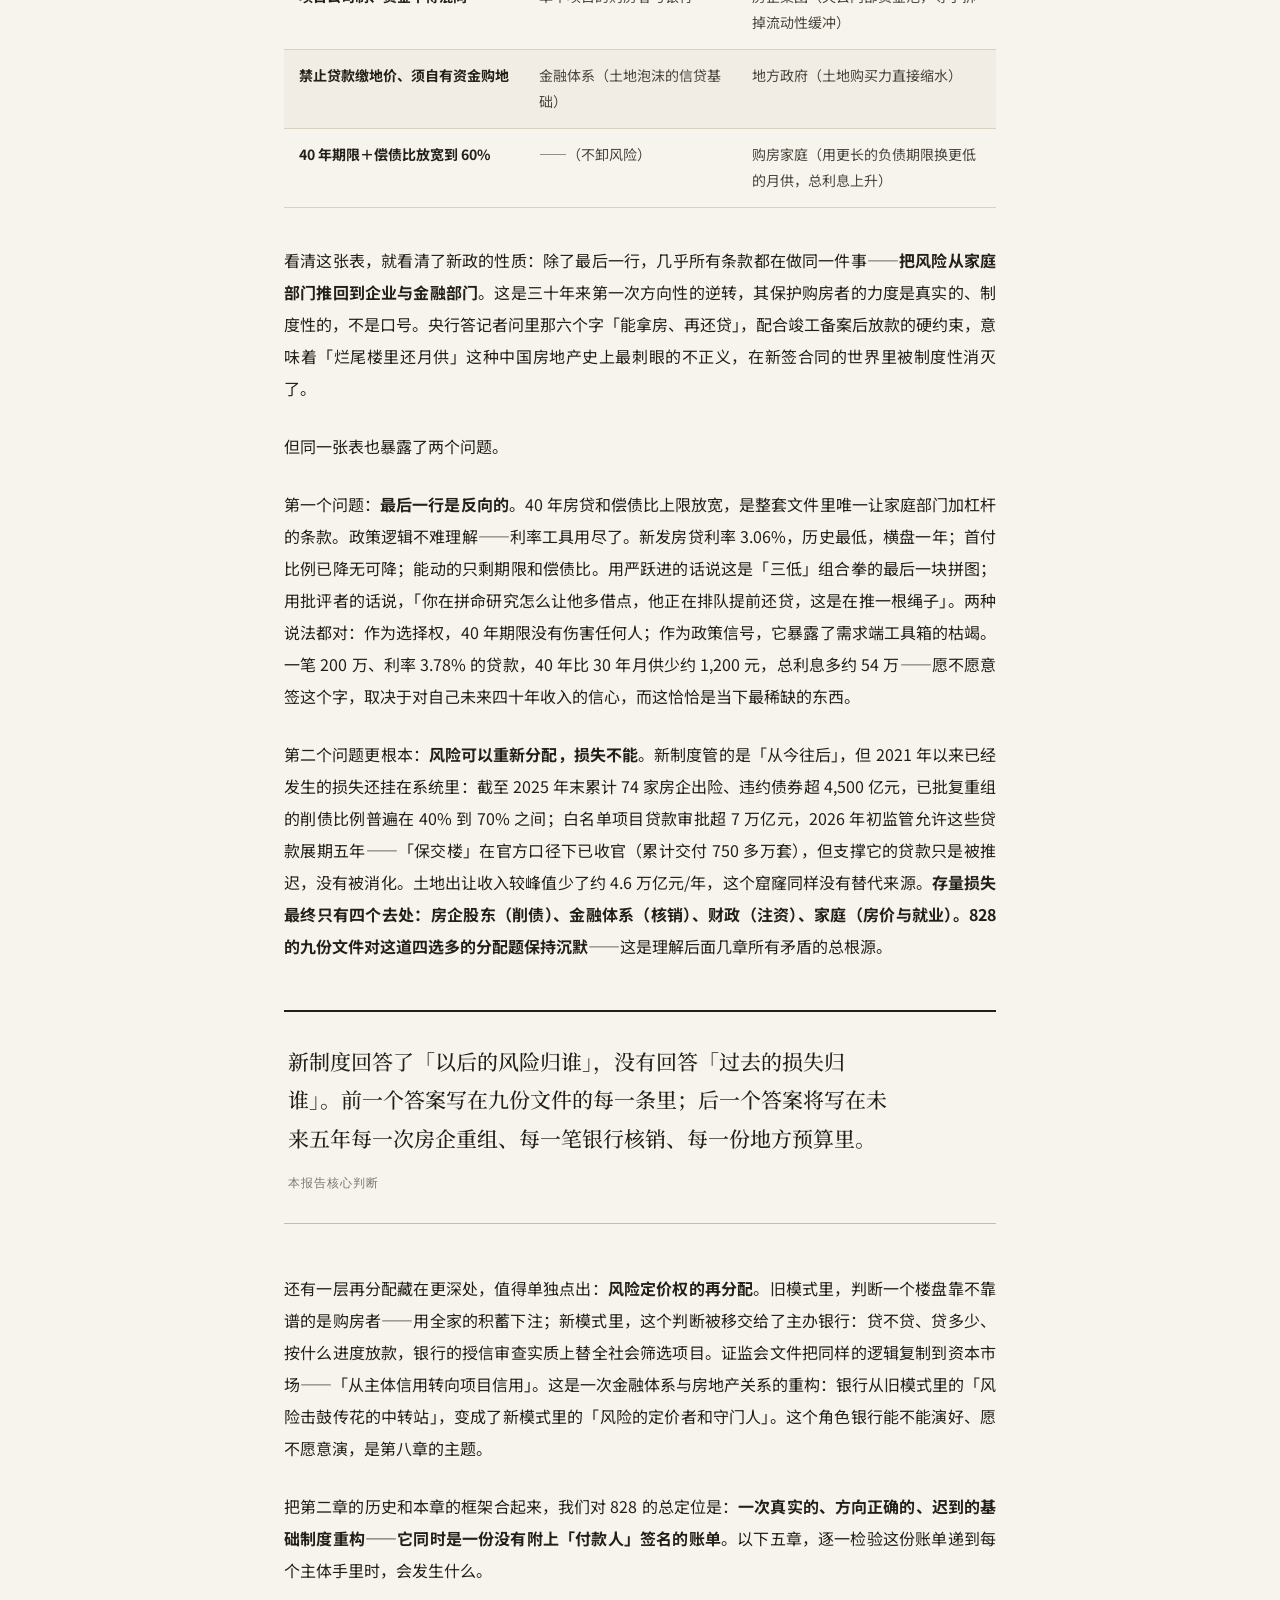
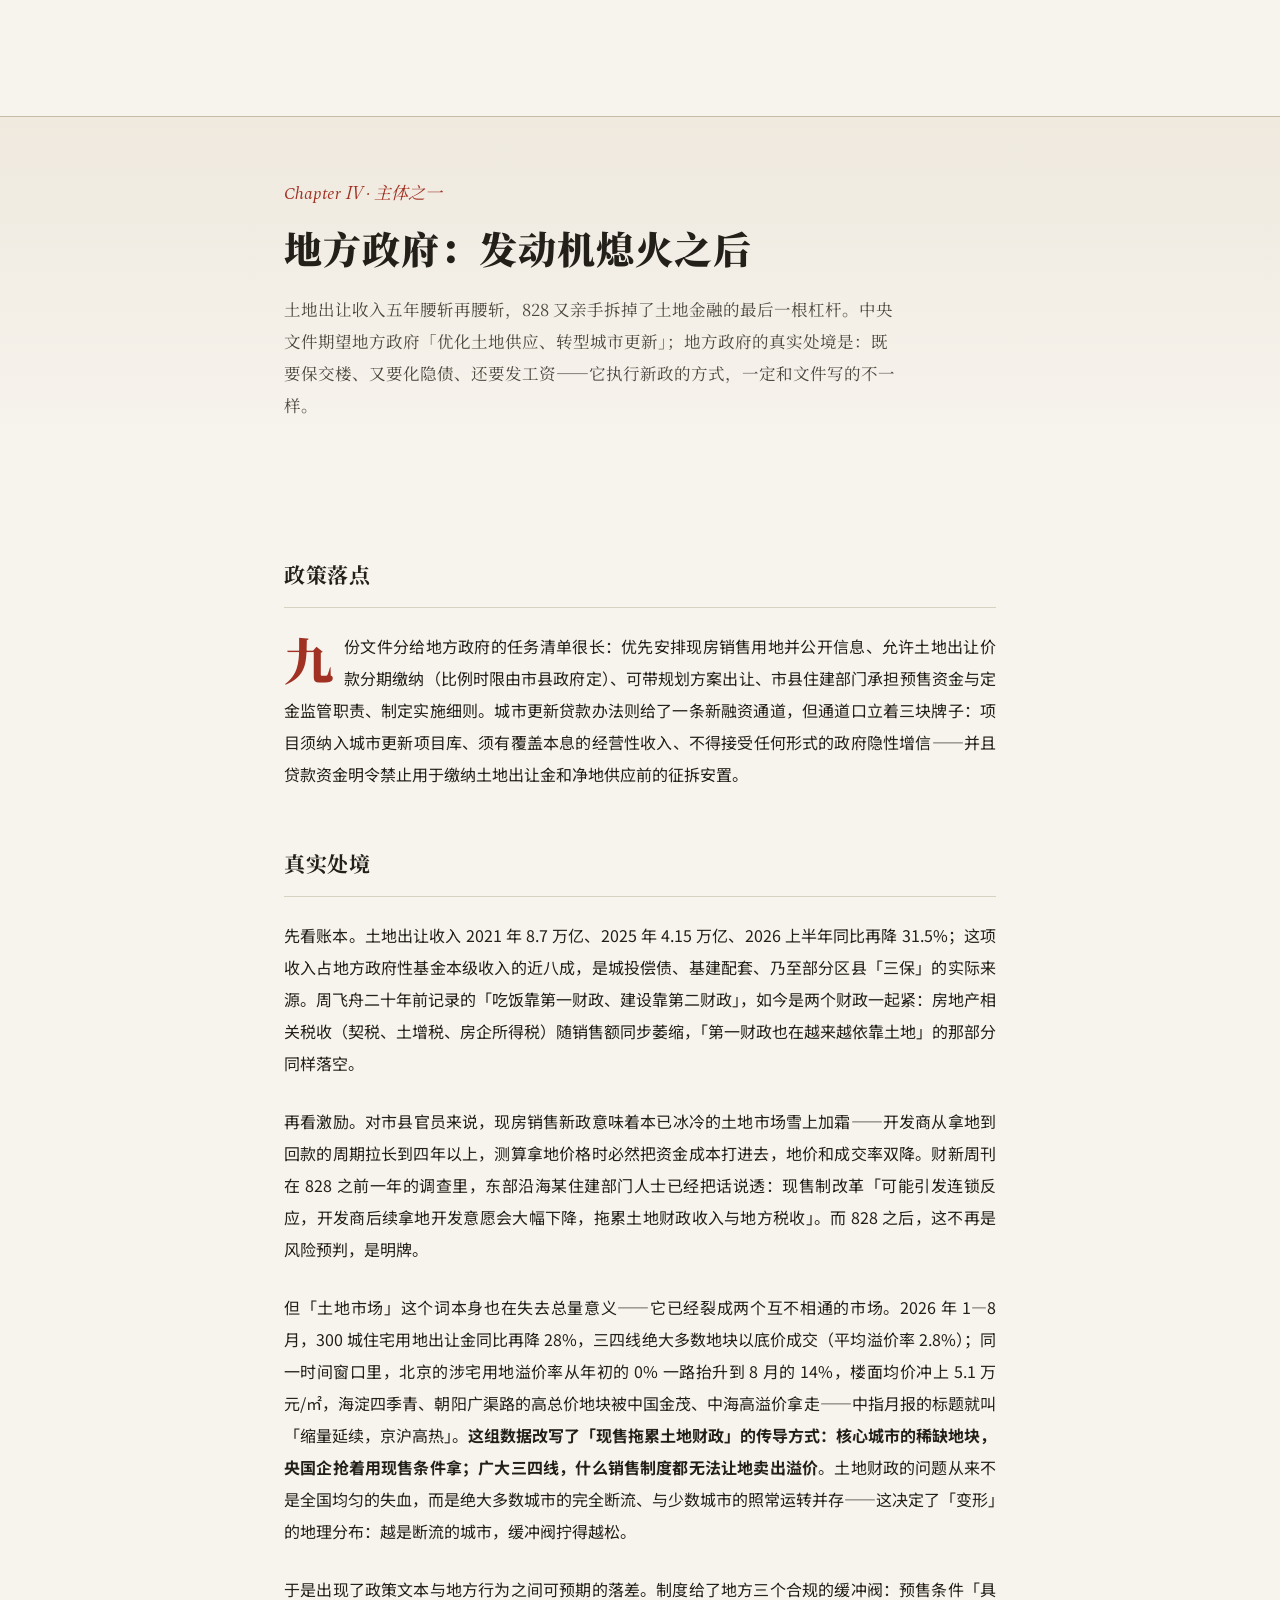
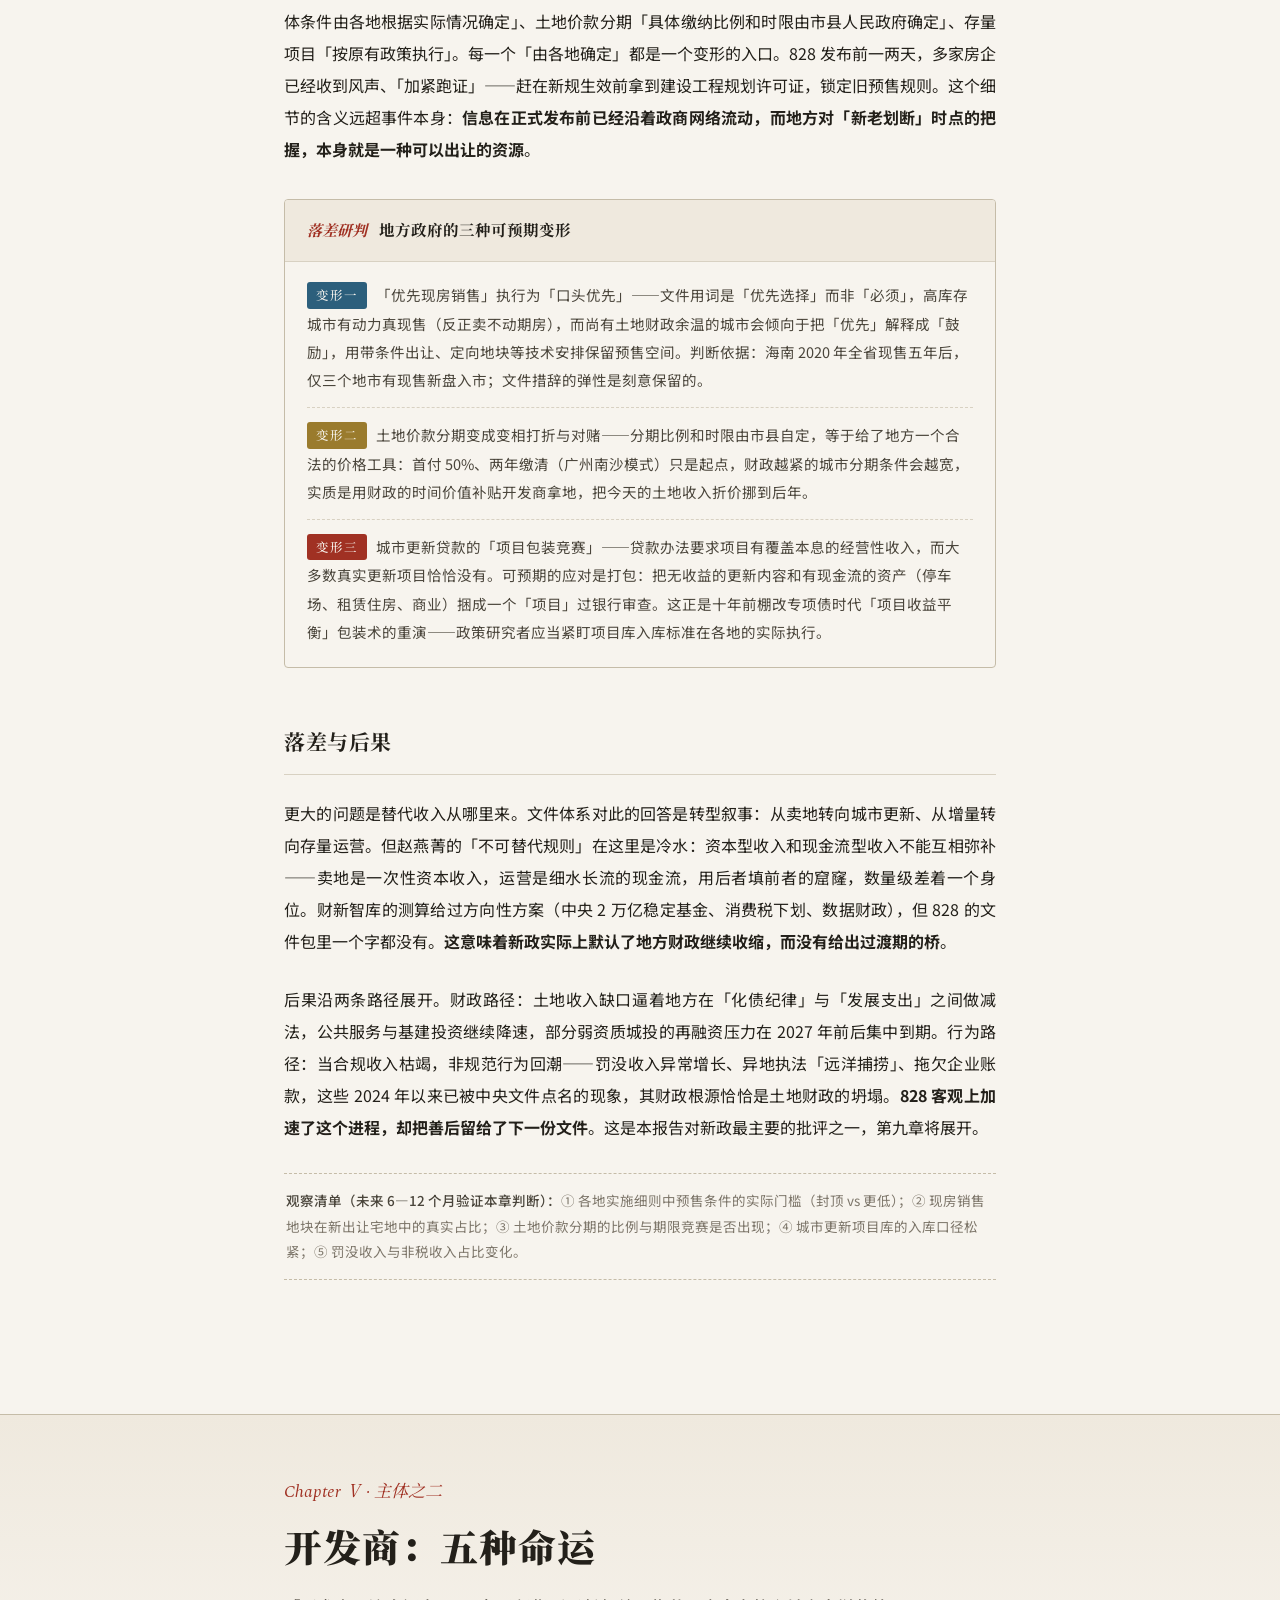
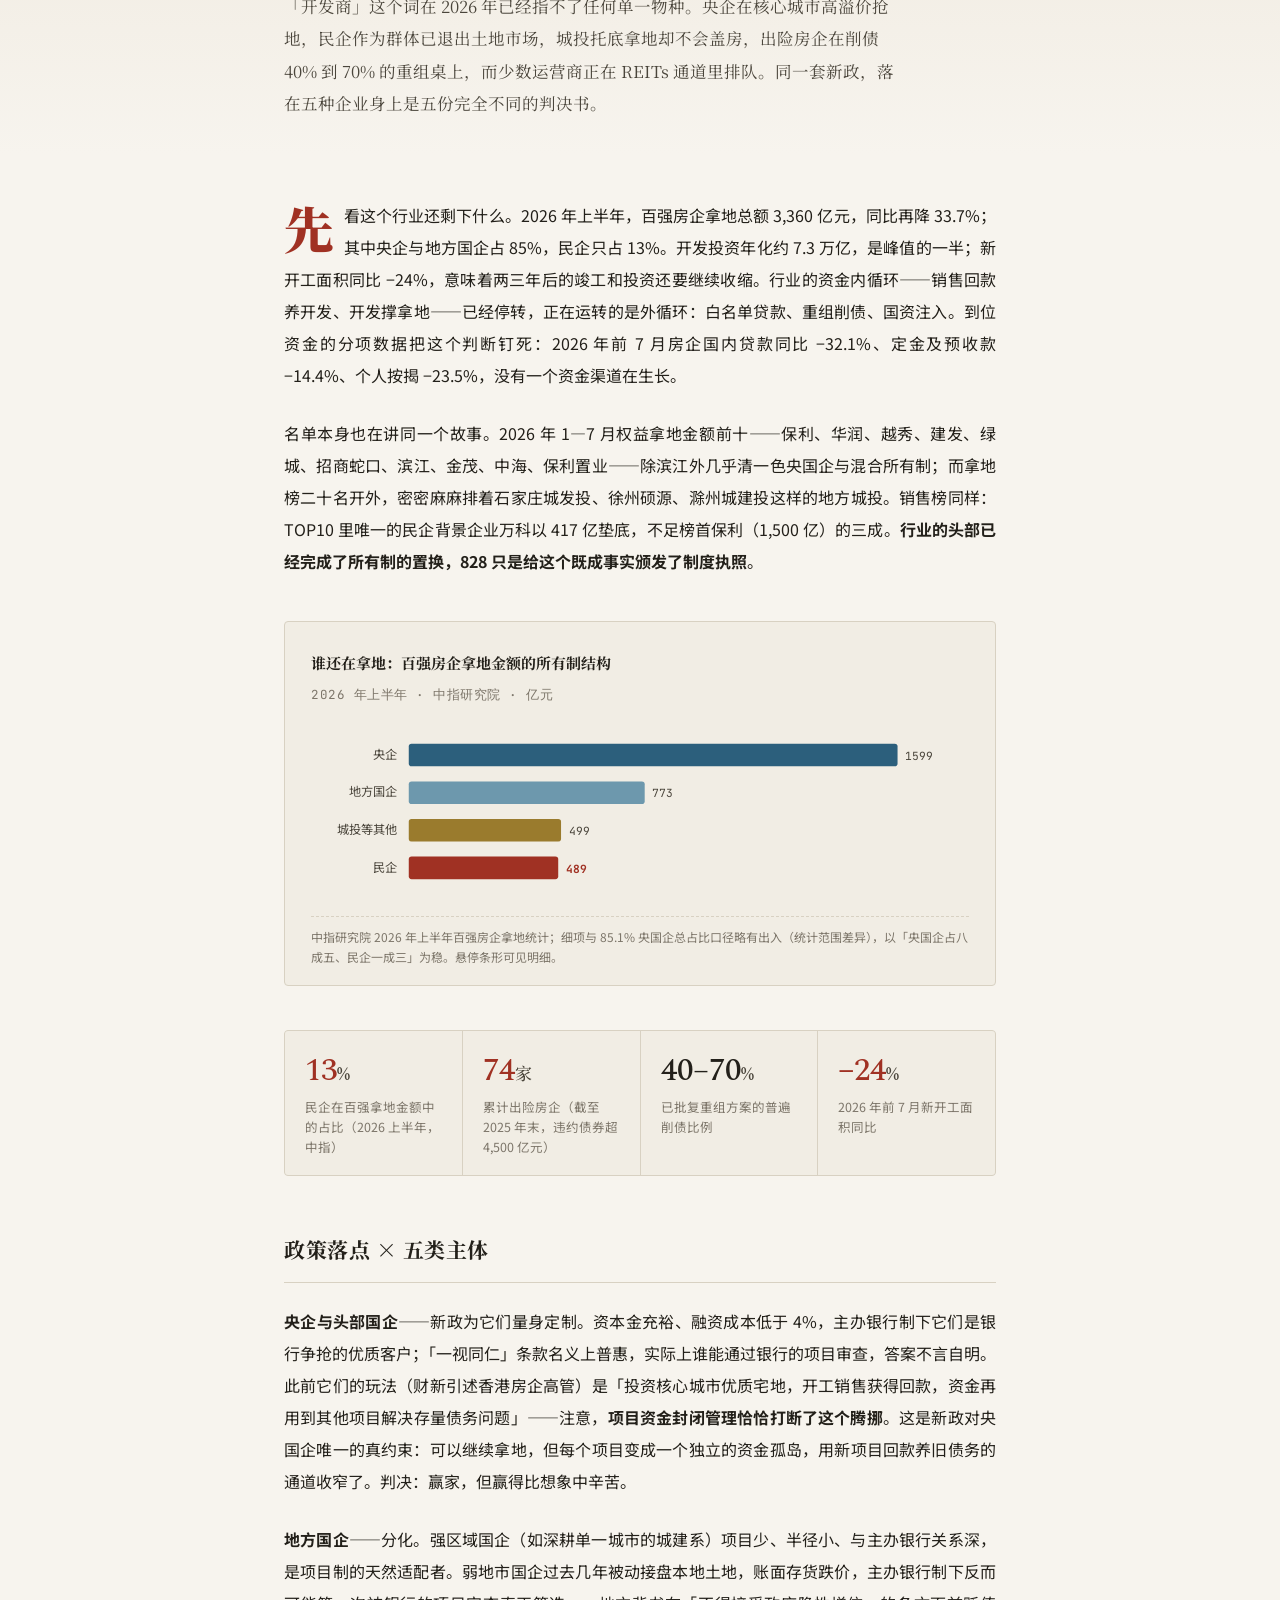
==== commit 8a4ae183: "第一档三个子专题上线：租购大账 / 土地财政三十年 / 保交楼往事 - rent-or-buy.html：九变量租购对比计算器，逐月模拟等额本息+理财复利，   二分法求盈亏平衡房价涨幅（默认参数：房" ====
--- a/docs/index.html
+++ b/docs/index.html
@@ -809,6 +809,9 @@
     <a class="toc-item" href="#sources"><span class="no">＊</span><span class="tt">数据与观点来源</span><span class="pg">索引</span></a>
     <a class="toc-item" href="topics/mortgage-40.html"><span class="no">▸</span><span class="tt">40 年房贷计算器</span><span class="pg">工具</span></a>
     <a class="toc-item" href="topics/what-it-means.html"><span class="no">▸</span><span class="tt">新政与我：按身份速查</span><span class="pg">速查</span></a>
+    <a class="toc-item" href="topics/rent-or-buy.html"><span class="no">▸</span><span class="tt">租购大账：买还是租</span><span class="pg">工具</span></a>
+    <a class="toc-item" href="topics/land-finance-30y.html"><span class="no">▸</span><span class="tt">土地财政三十年</span><span class="pg">叙事</span></a>
+    <a class="toc-item" href="topics/baojiaolou.html"><span class="no">▸</span><span class="tt">保交楼往事</span><span class="pg">叙事</span></a>
   </div>
 </nav>
 
@@ -1378,6 +1381,9 @@
     <div style="border-top:1px solid var(--hairline); margin:12px 6px 6px; padding-top:12px; font-family:var(--mono); font-size:10.5px; letter-spacing:2px; color:var(--ink-3); padding-left:8px;">小专题</div>
     <a href="topics/mortgage-40.html"><span class="no">▸</span>40 年房贷计算器</a>
     <a href="topics/what-it-means.html"><span class="no">▸</span>新政与我：按身份速查</a>
+    <a href="topics/rent-or-buy.html"><span class="no">▸</span>租购大账：买还是租</a>
+    <a href="topics/land-finance-30y.html"><span class="no">▸</span>土地财政三十年</a>
+    <a href="topics/baojiaolou.html"><span class="no">▸</span>保交楼往事</a>
   </div>
 </nav>
 
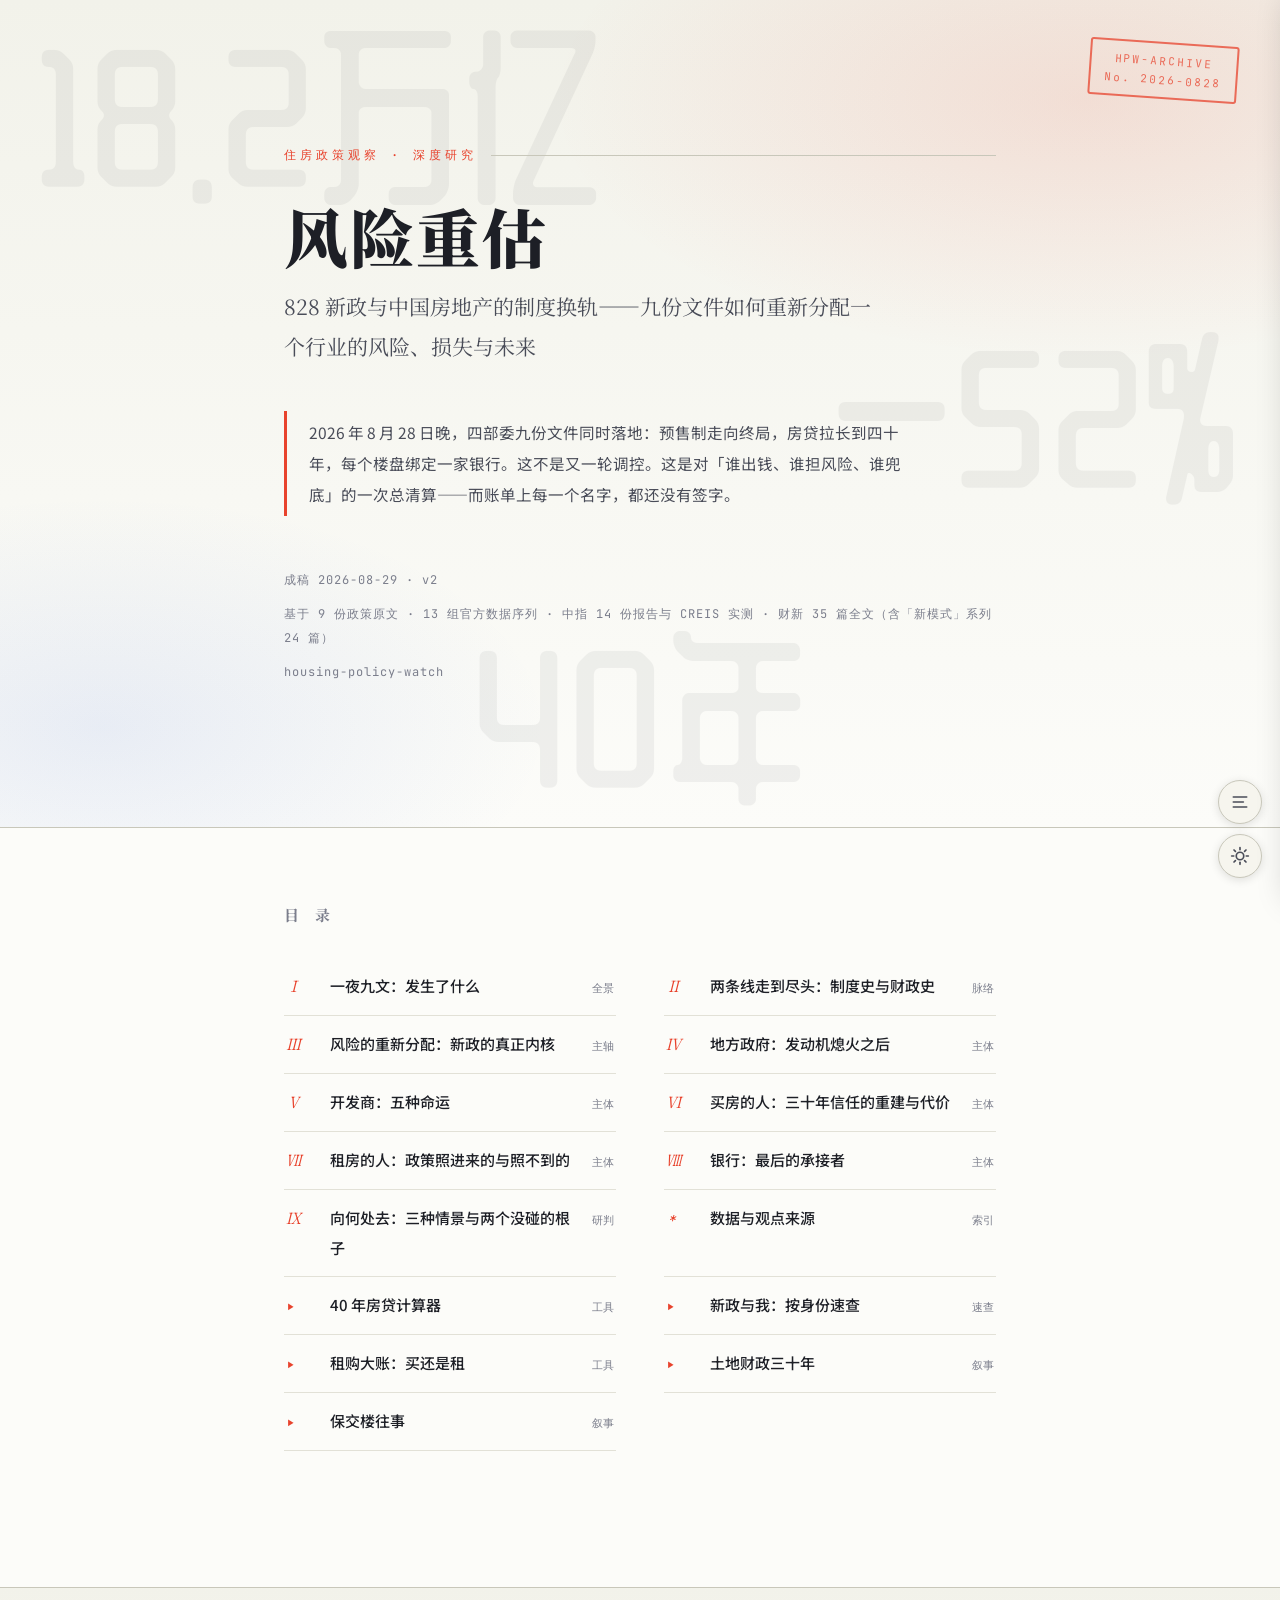
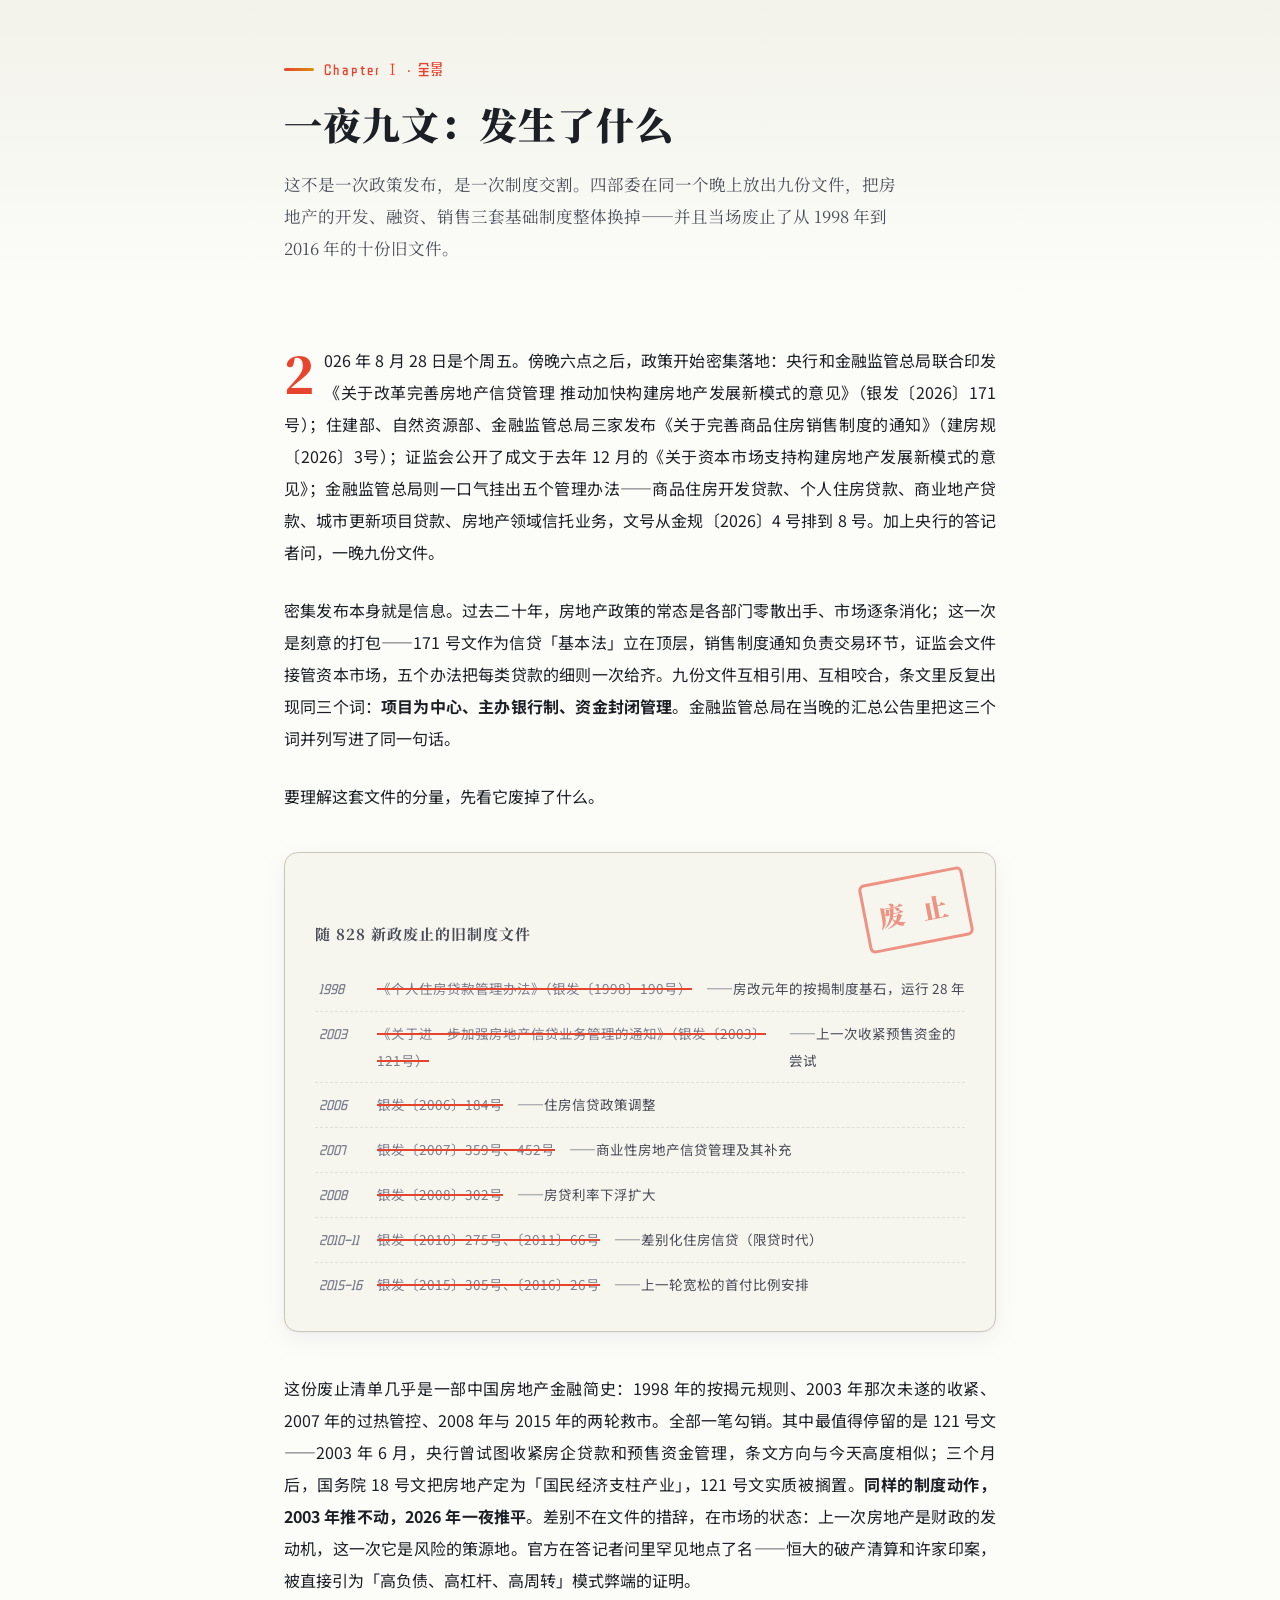
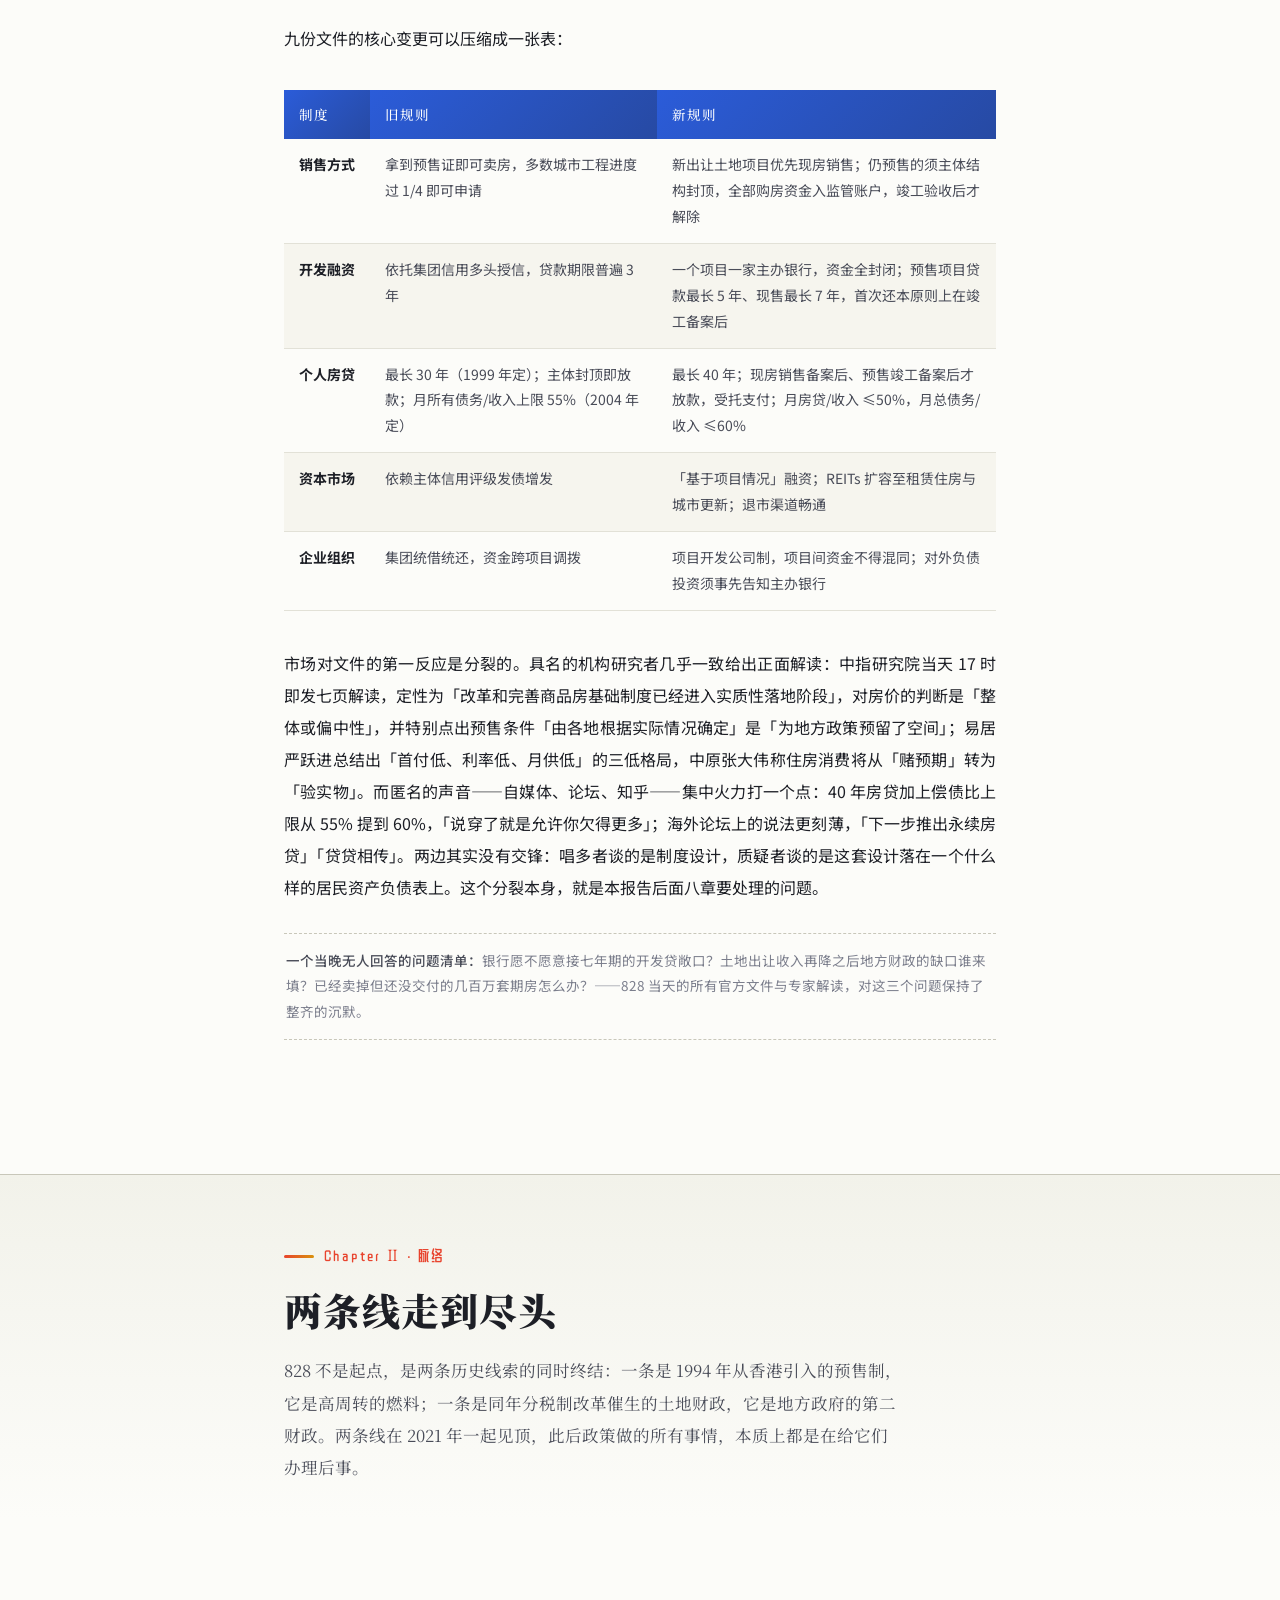
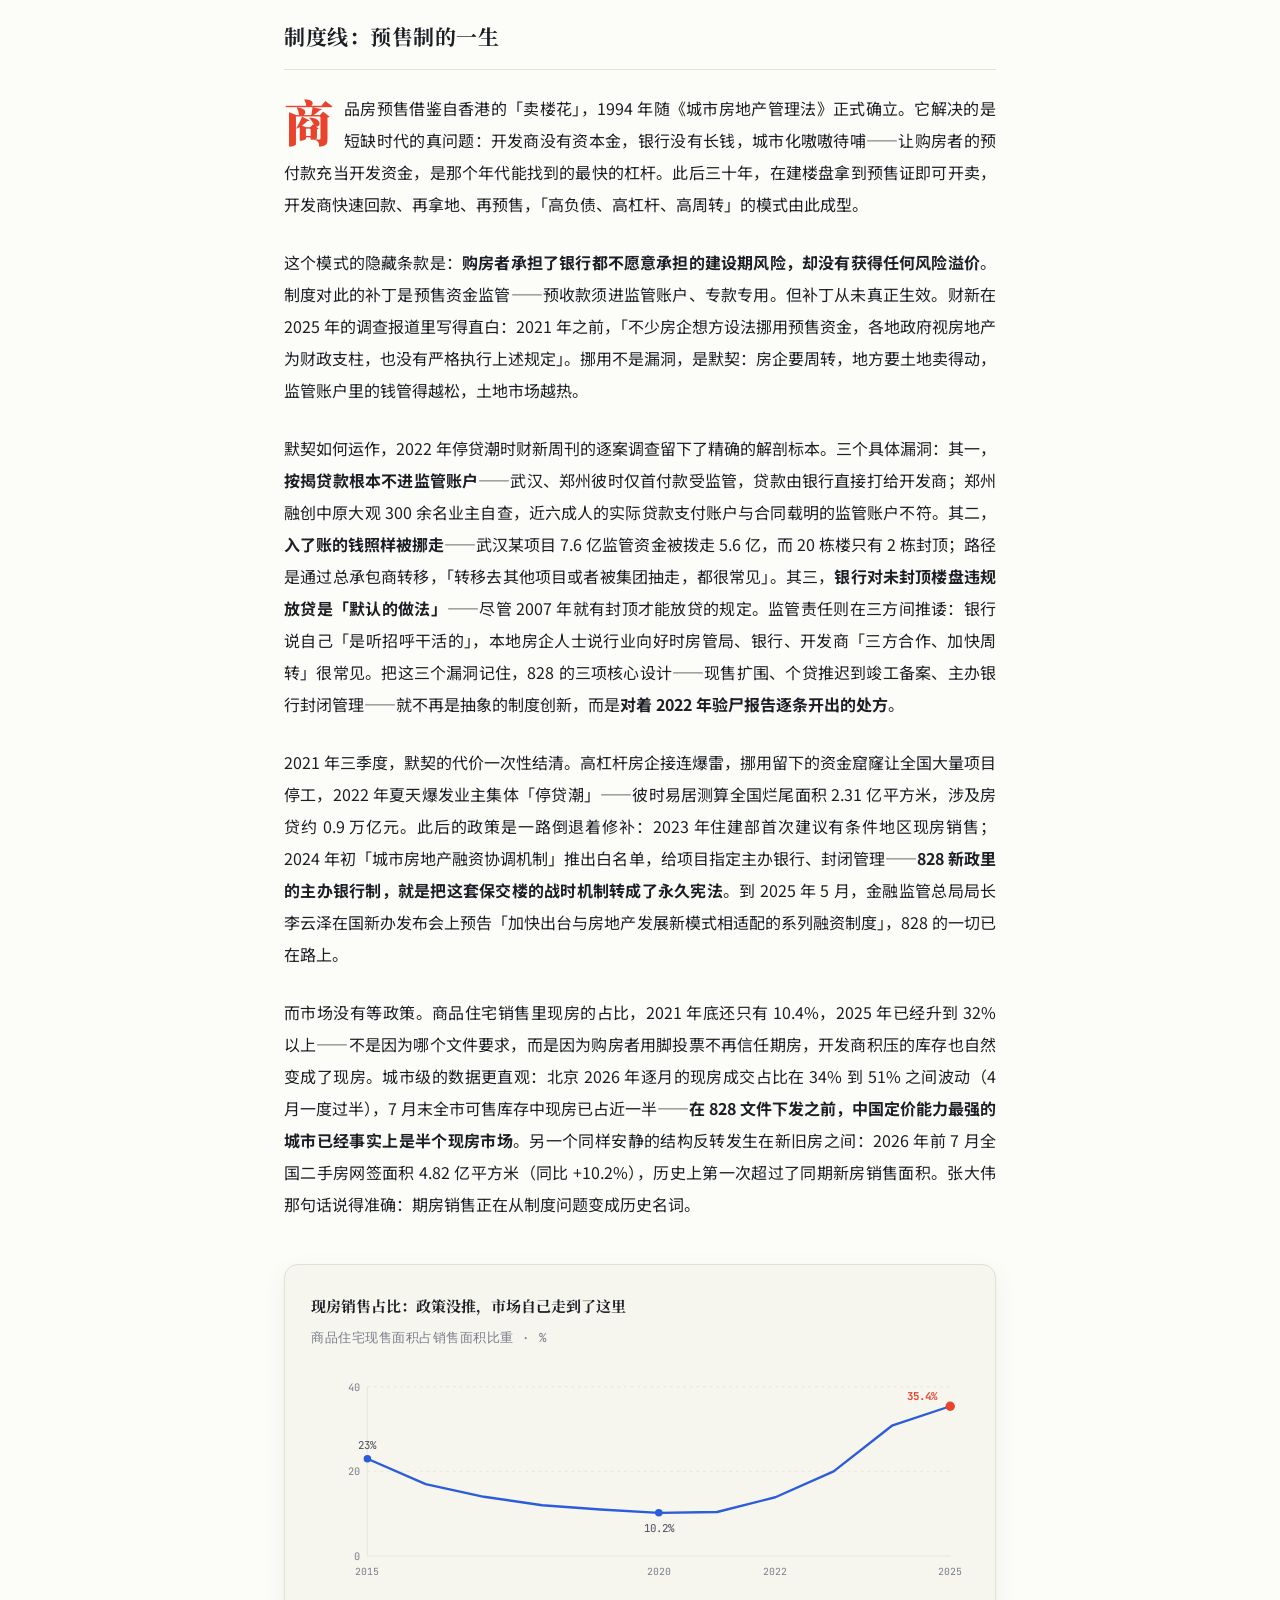
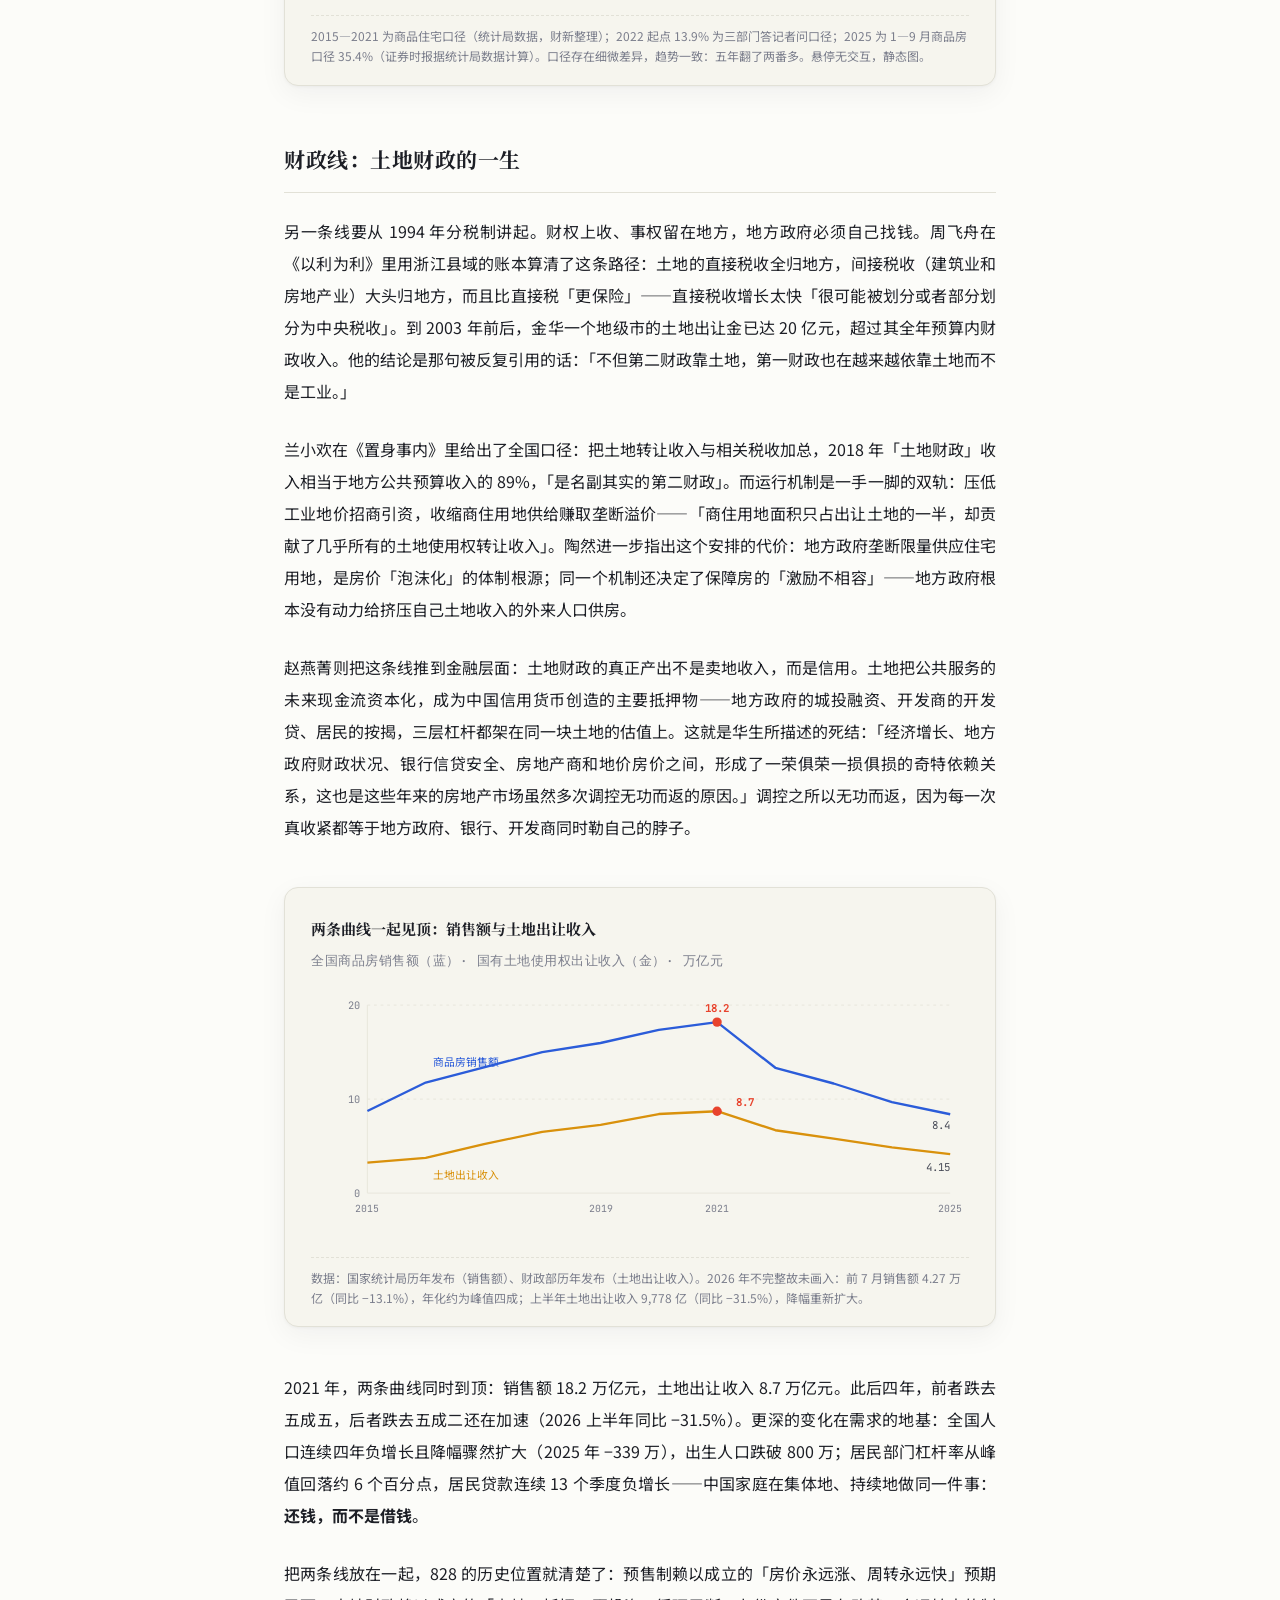
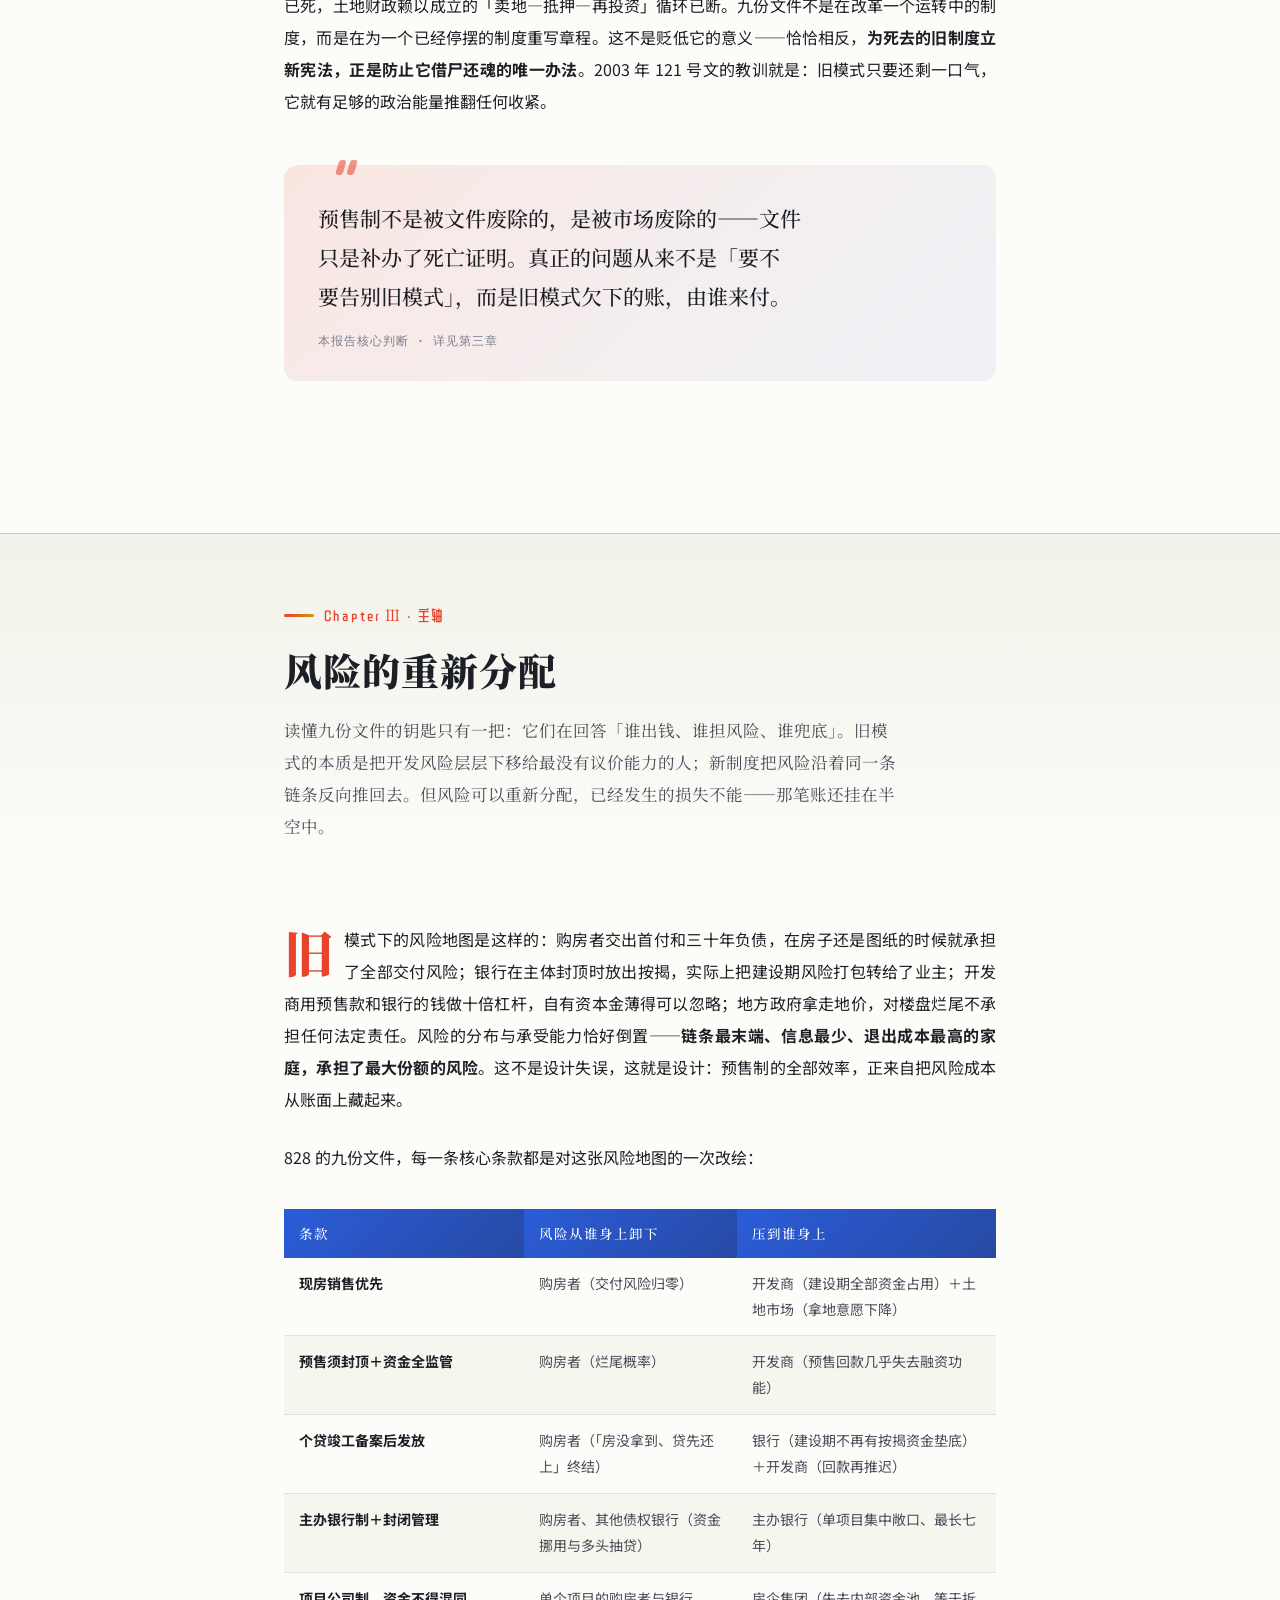
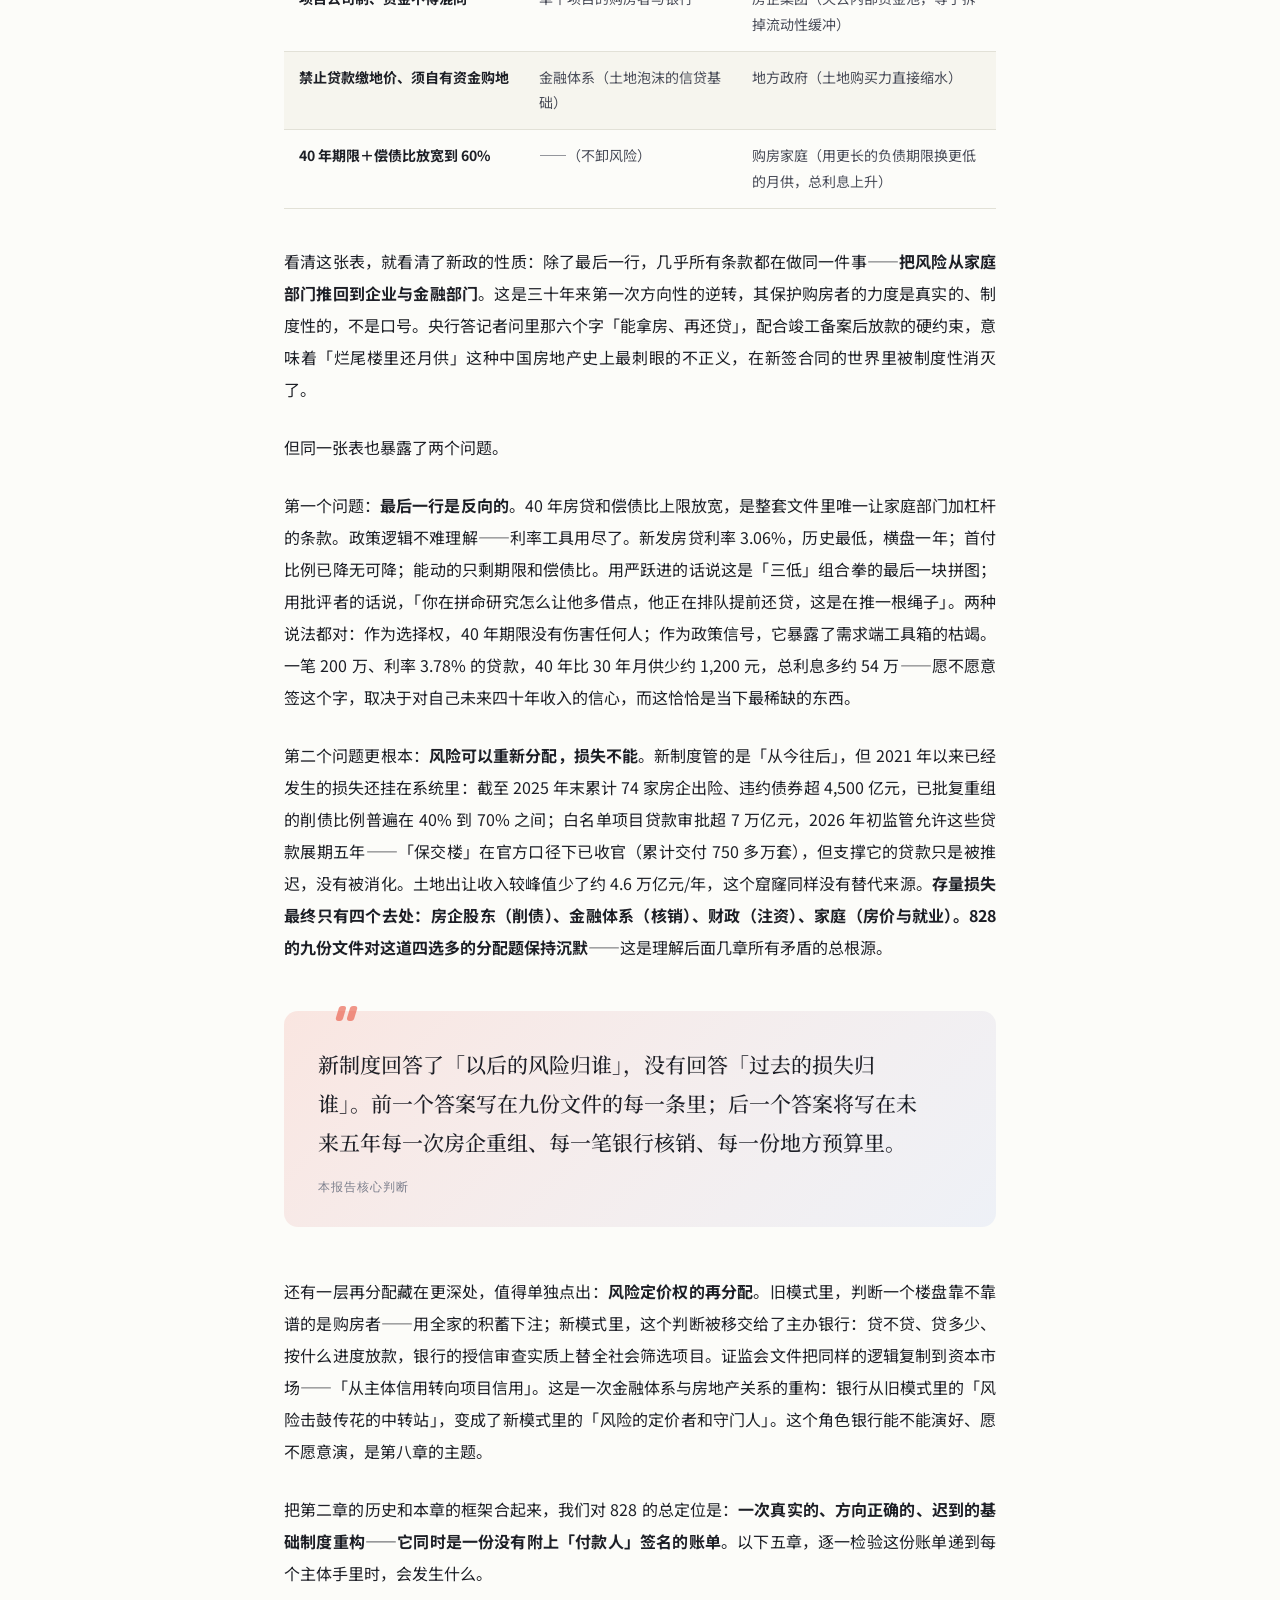
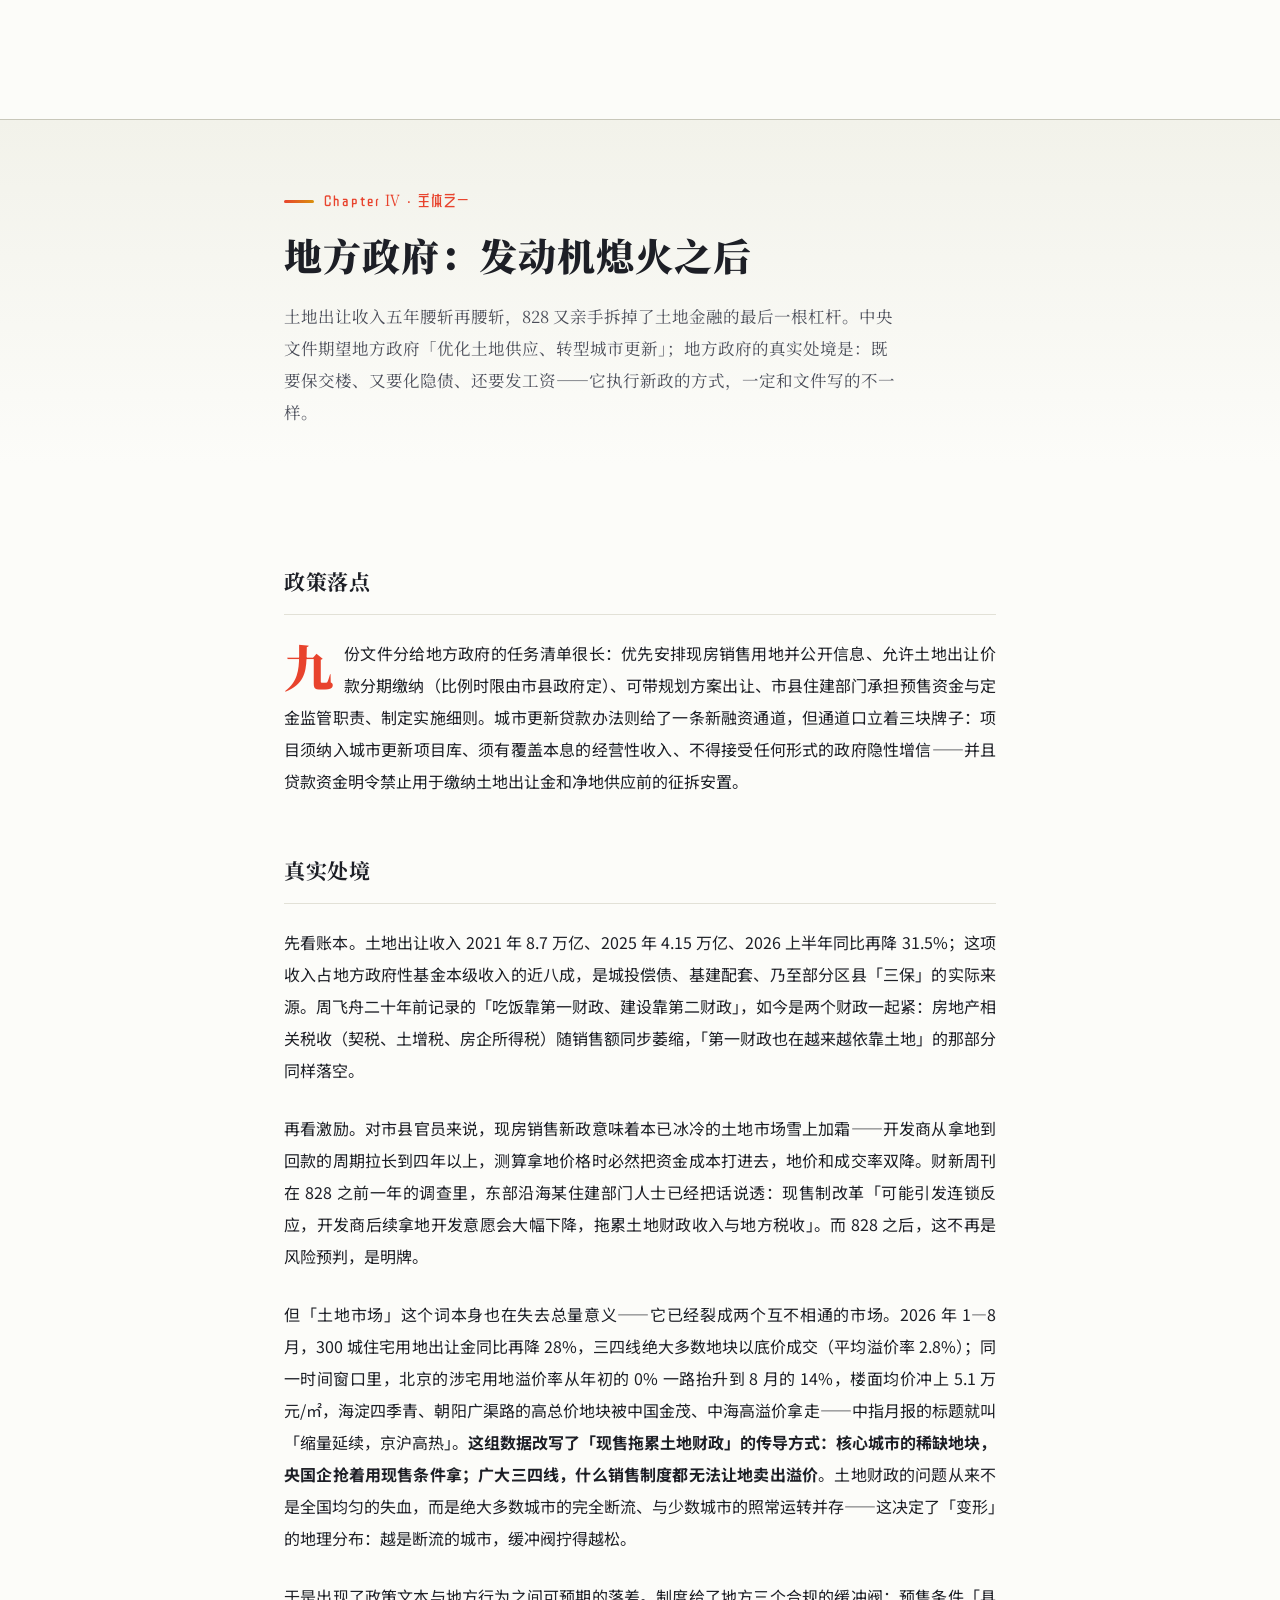
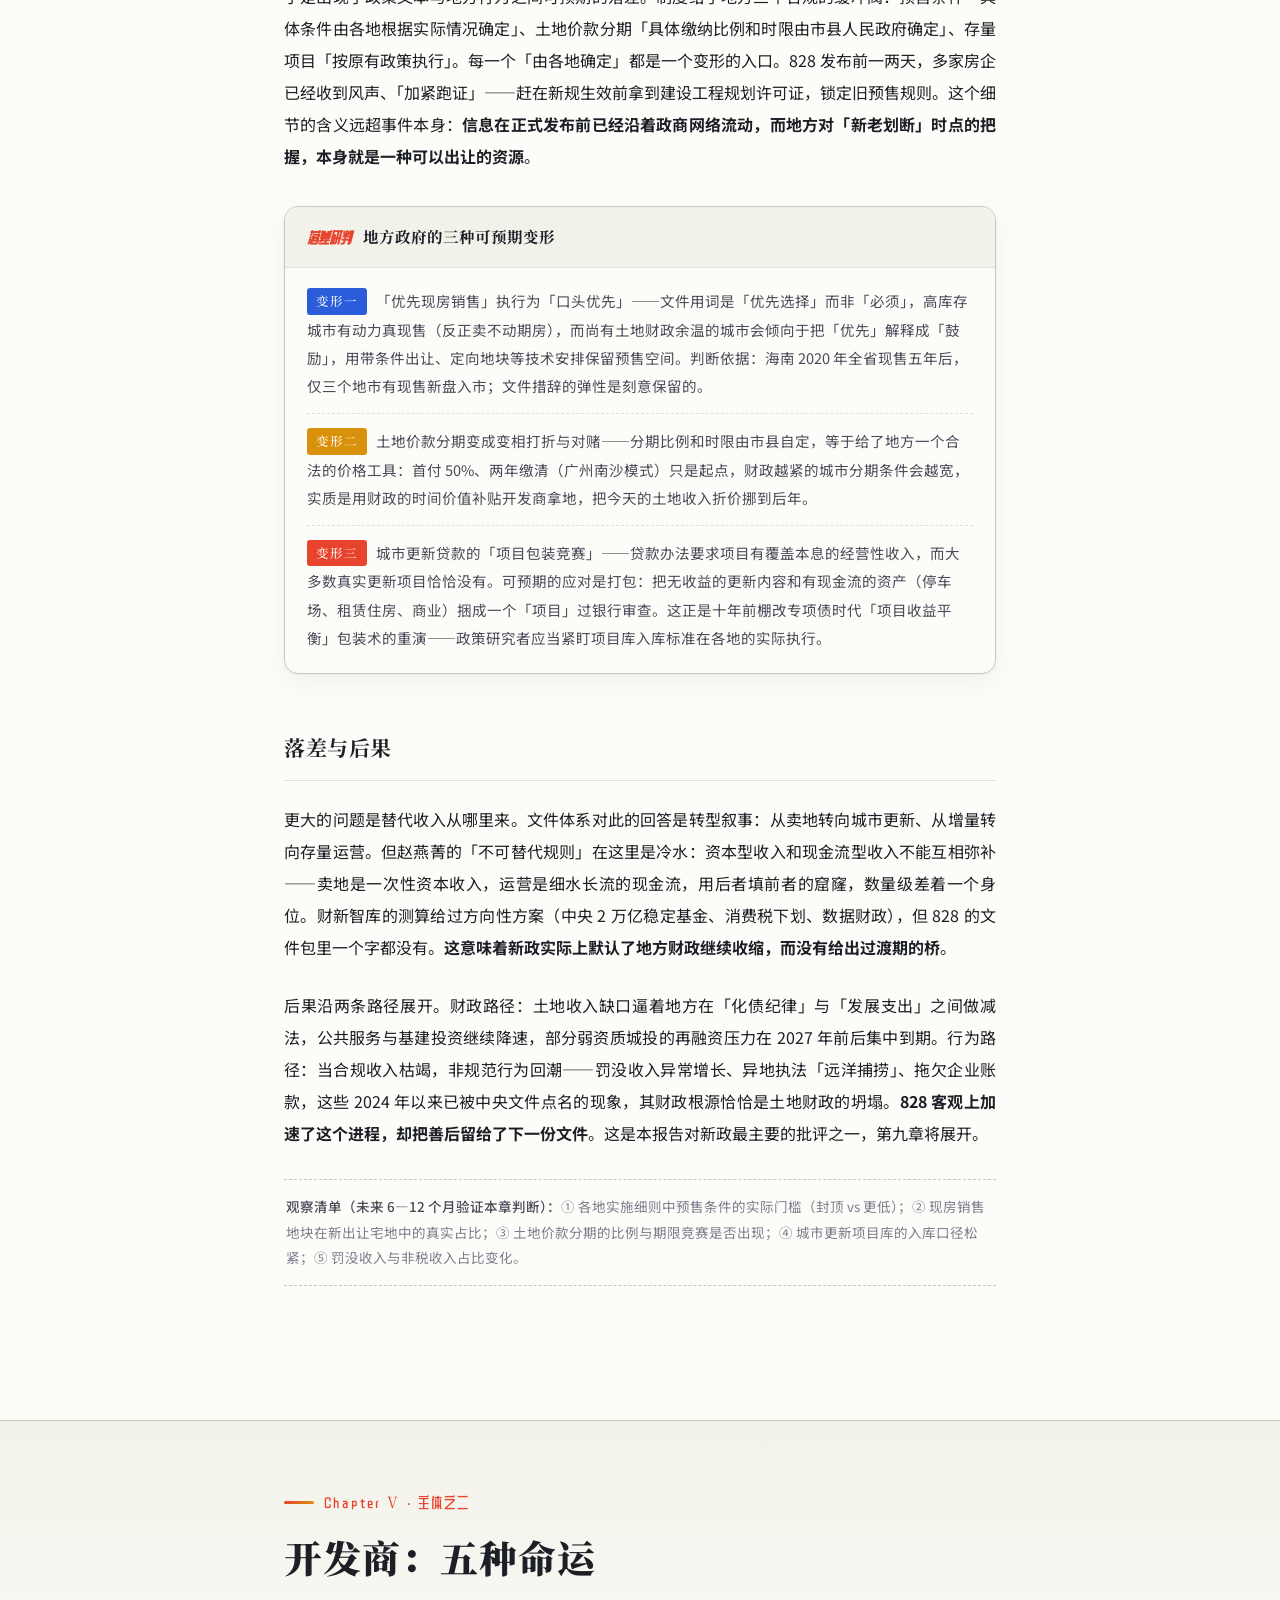
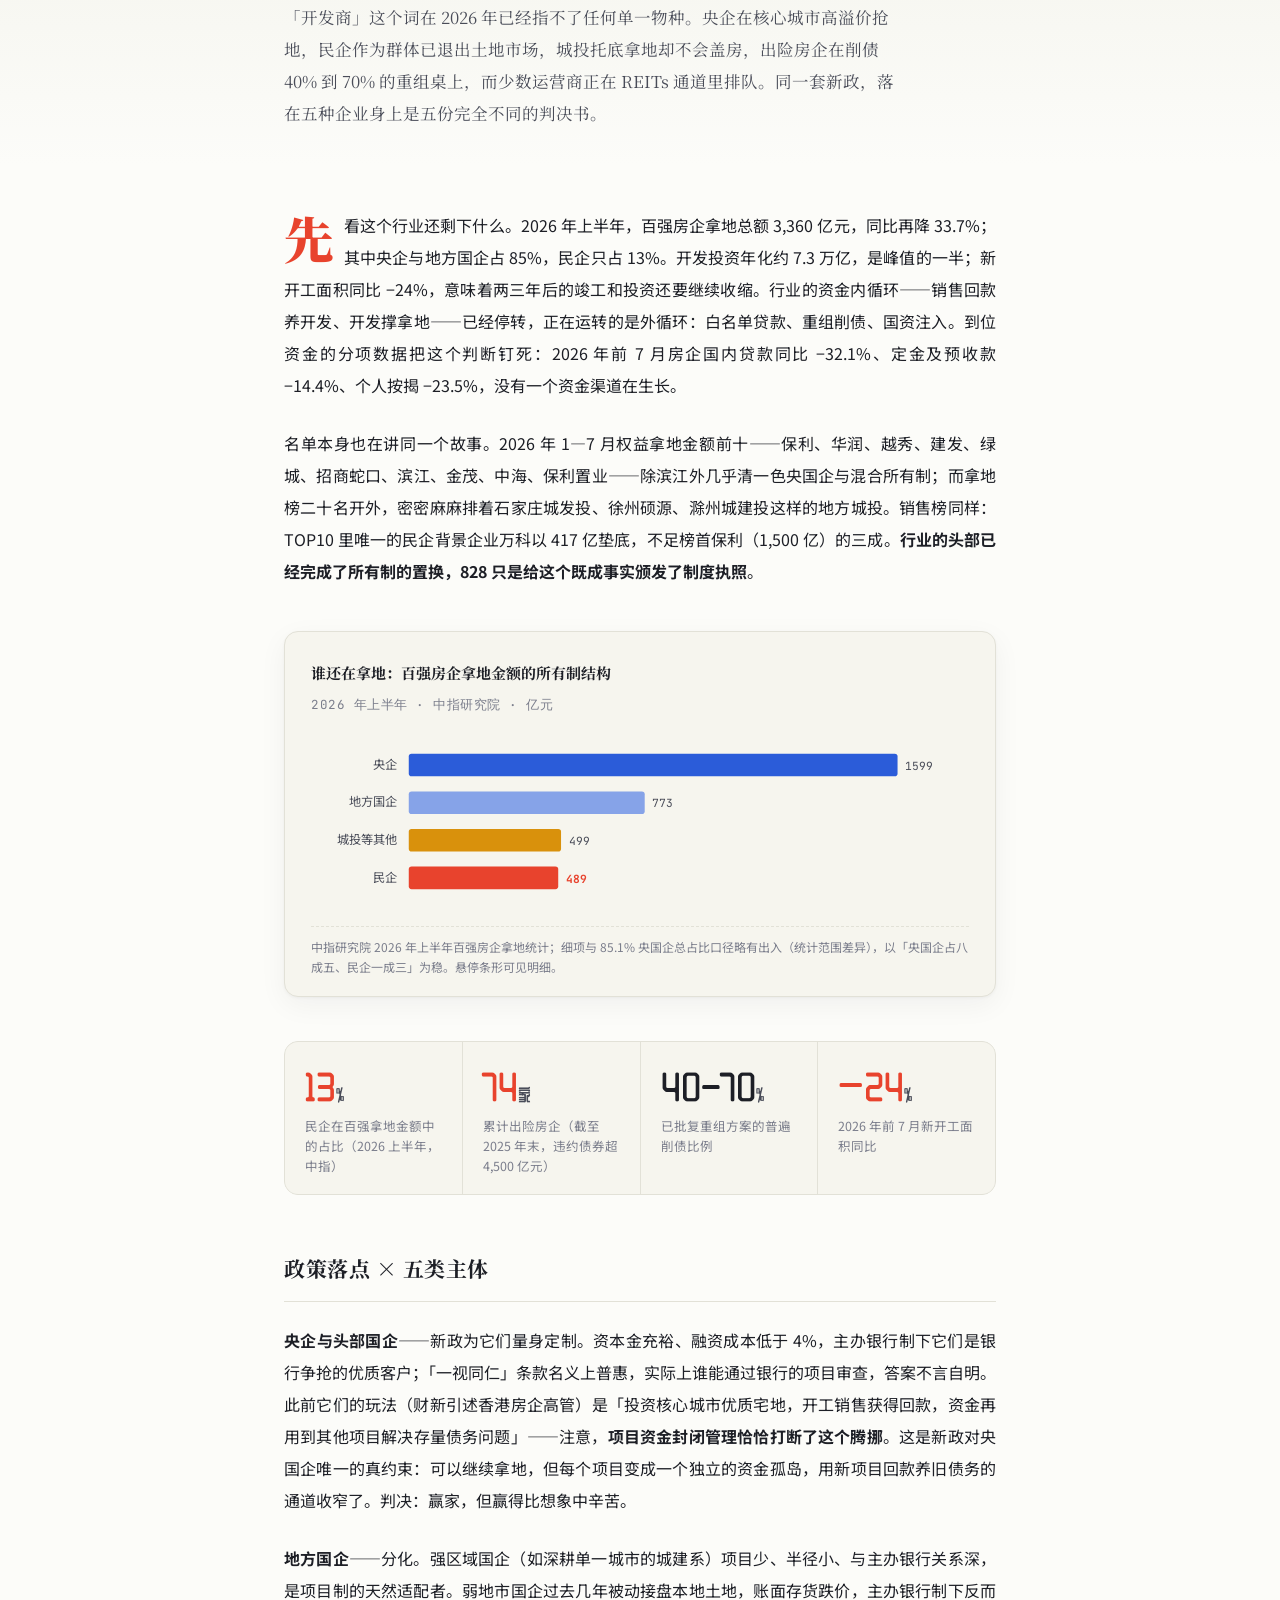
==== commit b16fd619: "视觉焕新：告别老登风——全站配色/字体/动效重做 - 配色：暖棕档案纸→冷调近白纸面+石墨蓝黑；印章红#a03123→鲜红#e8432d、   档案蓝→电光蓝#2b5cd9、档案金→明金#d9910c" ====
--- a/docs/index.html
+++ b/docs/index.html
@@ -13,65 +13,65 @@
 </script>
 <link rel="preconnect" href="https://fonts.googleapis.com">
 <link rel="preconnect" href="https://fonts.gstatic.com" crossorigin>
-<link rel="stylesheet" href="https://fonts.googleapis.com/css2?family=Noto+Serif+SC:wght@400;500;600;700;900&family=Noto+Sans+SC:wght@300;400;500;700&family=Spectral:ital,wght@0,400;0,500;1,400&family=JetBrains+Mono:wght@400;500&display=swap">
+<link rel="stylesheet" href="https://fonts.googleapis.com/css2?family=Noto+Serif+SC:wght@400;500;600;700;900&family=Noto+Sans+SC:wght@300;400;500;700&family=Spectral:ital,wght@0,400;0,500;1,400&family=JetBrains+Mono:wght@400;500&family=ZCOOL+QingKe+HuangYou&display=swap">
 <style>
 /* ============ 设计系统：档案纸 × 杂志特稿 ============ */
 :root {
-  --paper: #f7f4ee;          /* 微暖档案纸 */
-  --paper-deep: #efe9de;     /* 深一档纸色，篇章页 */
-  --paper-panel: #f1ede4;    /* 面板 */
-  --ink: #23201a;            /* 近黑墨 */
-  --ink-2: #4a453b;          /* 次级墨 */
-  --ink-3: #7d766a;          /* 弱墨 */
-  --hairline: #d8d1c2;       /* 发丝线 */
-  --hairline-2: #c5bca8;
-  --seal: #a03123;           /* 印章红——唯一强调色 */
-  --seal-soft: #b8514419;    /* 印章红 10% */
-  --tag-blue: #2c5f7c;       /* 档案蓝，数据/图表用 */
-  --tag-blue-2: #6d98ad;
-  --tag-gold: #9a7b2d;       /* 档案金，第二数据色 */
-  --good: #3a7d5c;
-  --chart-grid: #dcd5c6;
+  --paper: #fcfcf9;          /* 微暖档案纸 */
+  --paper-deep: #f2f2ea;     /* 深一档纸色，篇章页 */
+  --paper-panel: #f6f5ee;    /* 面板 */
+  --ink: #1d1f26;            /* 近黑墨 */
+  --ink-2: #494c58;          /* 次级墨 */
+  --ink-3: #7b7e8c;          /* 弱墨 */
+  --hairline: #e2e1d7;       /* 发丝线 */
+  --hairline-2: #c8c7ba;
+  --seal: #e8432d;           /* 印章红——唯一强调色 */
+  --seal-soft: #e8432d1f;    /* 印章红 10% */
+  --tag-blue: #2b5cd9;       /* 档案蓝，数据/图表用 */
+  --tag-blue-2: #86a3e8;
+  --tag-gold: #d9910c;       /* 档案金，第二数据色 */
+  --good: #159f68;
+  --chart-grid: #e7e6db;
   --mono: 'JetBrains Mono', 'SF Mono', monospace;
   --serif: 'Noto Serif SC', 'Songti SC', serif;
   --sans: 'Noto Sans SC', 'PingFang SC', sans-serif;
-  --num: 'Spectral', 'Noto Serif SC', serif;
+  --num: 'ZCOOL QingKe HuangYou', 'Spectral', 'Noto Serif SC', serif;
 }
 @media (prefers-color-scheme: dark) {
   :root:not([data-theme="light"]) {
-    --paper: #201e19;
-    --paper-deep: #262420;
-    --paper-panel: #2a2722;
-    --ink: #e6e0d2;
-    --ink-2: #b5ac99;
-    --ink-3: #857c6b;
-    --hairline: #3d382f;
-    --hairline-2: #4d463a;
-    --seal: #c9564a;
-    --seal-soft: #c9564a1f;
-    --tag-blue: #7aa9c0;
-    --tag-blue-2: #4a7d96;
-    --tag-gold: #c0a054;
-    --good: #5b9c7c;
-    --chart-grid: #38342b;
+    --paper: #15171e;
+    --paper-deep: #1b1e26;
+    --paper-panel: #20232d;
+    --ink: #e9eae4;
+    --ink-2: #b3b6bf;
+    --ink-3: #82858f;
+    --hairline: #333640;
+    --hairline-2: #464a56;
+    --seal: #ff6a4d;
+    --seal-soft: #ff6a4d24;
+    --tag-blue: #82a5ff;
+    --tag-blue-2: #4a68b3;
+    --tag-gold: #f0b83d;
+    --good: #43c98b;
+    --chart-grid: #343744;
   }
 }
 :root[data-theme="dark"] {
-  --paper: #201e19;
-  --paper-deep: #262420;
-  --paper-panel: #2a2722;
-  --ink: #e6e0d2;
-  --ink-2: #b5ac99;
-  --ink-3: #857c6b;
-  --hairline: #3d382f;
-  --hairline-2: #4d463a;
-  --seal: #c9564a;
-  --seal-soft: #c9564a1f;
-  --tag-blue: #7aa9c0;
-  --tag-blue-2: #4a7d96;
-  --tag-gold: #c0a054;
-  --good: #5b9c7c;
-  --chart-grid: #38342b;
+  --paper: #15171e;
+  --paper-deep: #1b1e26;
+  --paper-panel: #20232d;
+  --ink: #e9eae4;
+  --ink-2: #b3b6bf;
+  --ink-3: #82858f;
+  --hairline: #333640;
+  --hairline-2: #464a56;
+  --seal: #ff6a4d;
+  --seal-soft: #ff6a4d24;
+  --tag-blue: #82a5ff;
+  --tag-blue-2: #4a68b3;
+  --tag-gold: #f0b83d;
+  --good: #43c98b;
+  --chart-grid: #343744;
 }
 
 * { margin: 0; padding: 0; box-sizing: border-box; }
@@ -98,8 +98,38 @@
   justify-content: center;
   position: relative;
   border-bottom: 1px solid var(--hairline-2);
-  background: linear-gradient(180deg, var(--paper-deep), var(--paper));
-}
+  background:
+    radial-gradient(ellipse 60% 45% at 85% 12%, var(--seal-soft), transparent 70%),
+    radial-gradient(ellipse 50% 40% at 8% 88%, color-mix(in srgb, var(--tag-blue) 9%, transparent), transparent 70%),
+    linear-gradient(180deg, var(--paper-deep), var(--paper));
+  overflow: hidden;
+}
+/* 封面数字雨背景 */
+.cover-figures {
+  position: absolute;
+  inset: 0;
+  pointer-events: none;
+  font-family: var(--num);
+  color: var(--ink);
+  opacity: .05;
+  font-size: clamp(80px, 16vw, 190px);
+  line-height: 1;
+  display: flex;
+  flex-direction: column;
+  justify-content: space-between;
+  padding: 2vh 3vw;
+  user-select: none;
+}
+.cover-figures span:nth-child(2) { align-self: flex-end; }
+.cover-figures span:nth-child(3) { align-self: center; }
+/* 渐入动画 */
+@keyframes riseIn { from { opacity: 0; transform: translateY(22px); } to { opacity: 1; transform: none; } }
+.cover-inner > * { animation: riseIn .7s cubic-bezier(.2,.7,.3,1) both; }
+.cover-inner > *:nth-child(2) { animation-delay: .12s; }
+.cover-inner > *:nth-child(3) { animation-delay: .24s; }
+.cover-inner > *:nth-child(4) { animation-delay: .36s; }
+.cover-inner > *:nth-child(5) { animation-delay: .48s; }
+@media (prefers-reduced-motion: reduce) { .cover-inner > * { animation: none; } }
 .cover-inner { max-width: 760px; margin: 0 auto; padding: 96px 24px; width: 100%; }
 .cover-kicker {
   font-family: var(--mono);
@@ -192,7 +222,8 @@
   color: var(--ink);
   transition: color .15s;
 }
-.toc-item:hover { color: var(--seal); }
+.toc-item { transition: color .15s, transform .18s, padding-left .18s; }
+.toc-item:hover { color: var(--seal); padding-left: 8px; }
 .toc-item .no {
   font-family: var(--num);
   font-size: 15px;
@@ -212,10 +243,20 @@
 }
 .chapter-label {
   font-family: var(--num);
-  font-style: italic;
-  font-size: 17px;
+  font-style: normal;
+  font-size: 15px;
+  letter-spacing: 2px;
   color: var(--seal);
-  margin-bottom: 10px;
+  margin-bottom: 12px;
+  display: inline-flex;
+  align-items: center;
+  gap: 10px;
+}
+.chapter-label::before {
+  content: '';
+  width: 30px; height: 3px;
+  border-radius: 2px;
+  background: linear-gradient(90deg, var(--seal), var(--tag-gold));
 }
 .chapter h2 {
   font-family: var(--serif);
@@ -277,11 +318,22 @@
   font-weight: 500;
   line-height: 1.85;
   color: var(--ink);
-  border-top: 2px solid var(--ink);
-  border-bottom: 1px solid var(--hairline-2);
-  padding: 30px 4px;
+  position: relative;
+  background: linear-gradient(135deg, var(--seal-soft), color-mix(in srgb, var(--tag-blue) 7%, transparent));
+  border-radius: 14px;
+  padding: 34px 30px 30px 34px;
   margin: 48px 0;
   text-wrap: balance;
+}
+.pull::before {
+  content: '\201C';
+  position: absolute;
+  top: -12px; left: 14px;
+  font-family: var(--num);
+  font-size: 78px;
+  line-height: 1;
+  color: var(--seal);
+  opacity: .55;
 }
 .pull .attr {
   display: block;
@@ -327,7 +379,8 @@
 .repealed-vault {
   background: var(--paper-panel);
   border: 1px solid var(--hairline-2);
-  border-radius: 4px;
+  border-radius: 14px;
+  box-shadow: 0 1px 3px rgba(20,22,30,.04), 0 8px 28px rgba(20,22,30,.05);
   padding: 30px 30px 24px;
   margin: 40px 0;
   position: relative;
@@ -414,8 +467,9 @@
   margin: 44px 0;
   background: var(--paper-panel);
   border: 1px solid var(--hairline);
-  border-radius: 4px;
+  border-radius: 14px;
   padding: 26px 26px 18px;
+  box-shadow: 0 1px 3px rgba(20,22,30,.04), 0 8px 28px rgba(20,22,30,.05);
 }
 figure.chart figcaption {
   font-family: var(--serif);
@@ -448,7 +502,7 @@
   gap: 1px;
   background: var(--hairline);
   border: 1px solid var(--hairline);
-  border-radius: 4px;
+  border-radius: 14px;
   overflow: hidden;
   margin: 40px 0;
 }
@@ -458,7 +512,7 @@
 }
 .stat .v {
   font-family: var(--num);
-  font-size: 32px;
+  font-size: 40px;
   font-weight: 500;
   line-height: 1.1;
   color: var(--ink);
@@ -472,8 +526,8 @@
 .actor-table { width: 100%; border-collapse: collapse; margin: 36px 0; font-size: 14px; }
 .actor-table th {
   font-family: var(--serif);
-  background: var(--ink);
-  color: var(--paper);
+  background: linear-gradient(135deg, var(--tag-blue), color-mix(in srgb, var(--tag-blue) 70%, var(--ink)));
+  color: #fff;
   text-align: left;
   padding: 11px 15px;
   font-weight: 500;
@@ -495,9 +549,10 @@
 /* 落差卡 */
 .gap-card {
   border: 1px solid var(--hairline-2);
-  border-radius: 4px;
+  border-radius: 14px;
   margin: 34px 0;
   overflow: hidden;
+  box-shadow: 0 1px 3px rgba(20,22,30,.04), 0 8px 28px rgba(20,22,30,.05);
 }
 .gap-card .gc-head {
   background: var(--paper-deep);
@@ -713,8 +768,9 @@
 .chart-tip {
   position: fixed;
   z-index: 120;
-  background: var(--ink);
+  background: color-mix(in srgb, var(--ink) 94%, var(--tag-blue));
   color: var(--paper);
+  border-radius: 10px;
   font-family: var(--mono);
   font-size: 12px;
   line-height: 1.7;
@@ -732,13 +788,17 @@
 figure.chart .bar { transition: opacity .15s; }
 figure.chart .bar:hover { opacity: .8; }
 
+.reveal { opacity: 0; transform: translateY(18px); transition: opacity .6s cubic-bezier(.2,.7,.3,1), transform .6s cubic-bezier(.2,.7,.3,1); }
+.reveal.in { opacity: 1; transform: none; }
+@media (prefers-reduced-motion: reduce) { .reveal { opacity: 1; transform: none; transition: none; } }
+
 /* 阅读进度条 */
 .progress-bar {
   position: fixed;
   top: 0; left: 0;
-  height: 2.5px;
+  height: 3px;
   width: 0;
-  background: var(--seal);
+  background: linear-gradient(90deg, var(--seal), var(--tag-gold));
   z-index: 110;
 }
 
@@ -777,6 +837,7 @@
 
 <!-- ================= 封面 ================= -->
 <header class="cover">
+  <div class="cover-figures" aria-hidden="true"><span>18.2万亿</span><span>−52%</span><span>40年</span></div>
   <div class="file-stamp">HPW-ARCHIVE<br>No. 2026-0828</div>
   <div class="cover-inner">
     <div class="cover-kicker">住房政策观察 · 深度研究</div>
@@ -1484,6 +1545,17 @@
     else hideTip();
   });
   window.addEventListener('scroll', hideTip, { passive: true });
+
+  /* ---- 滚动淡入 ---- */
+  var revealTargets = document.querySelectorAll('figure.chart, .gap-card, .repealed-vault, .stat-row, .pull, .verdict, .debate, .compare-grid, .scenario-grid, .timeline');
+  if ('IntersectionObserver' in window) {
+    var io = new IntersectionObserver(function (entries) {
+      entries.forEach(function (en) {
+        if (en.isIntersecting) { en.target.classList.add('in'); io.unobserve(en.target); }
+      });
+    }, { rootMargin: '0px 0px -8% 0px' });
+    revealTargets.forEach(function (el) { el.classList.add('reveal'); io.observe(el); });
+  }
 })();
 </script>
 
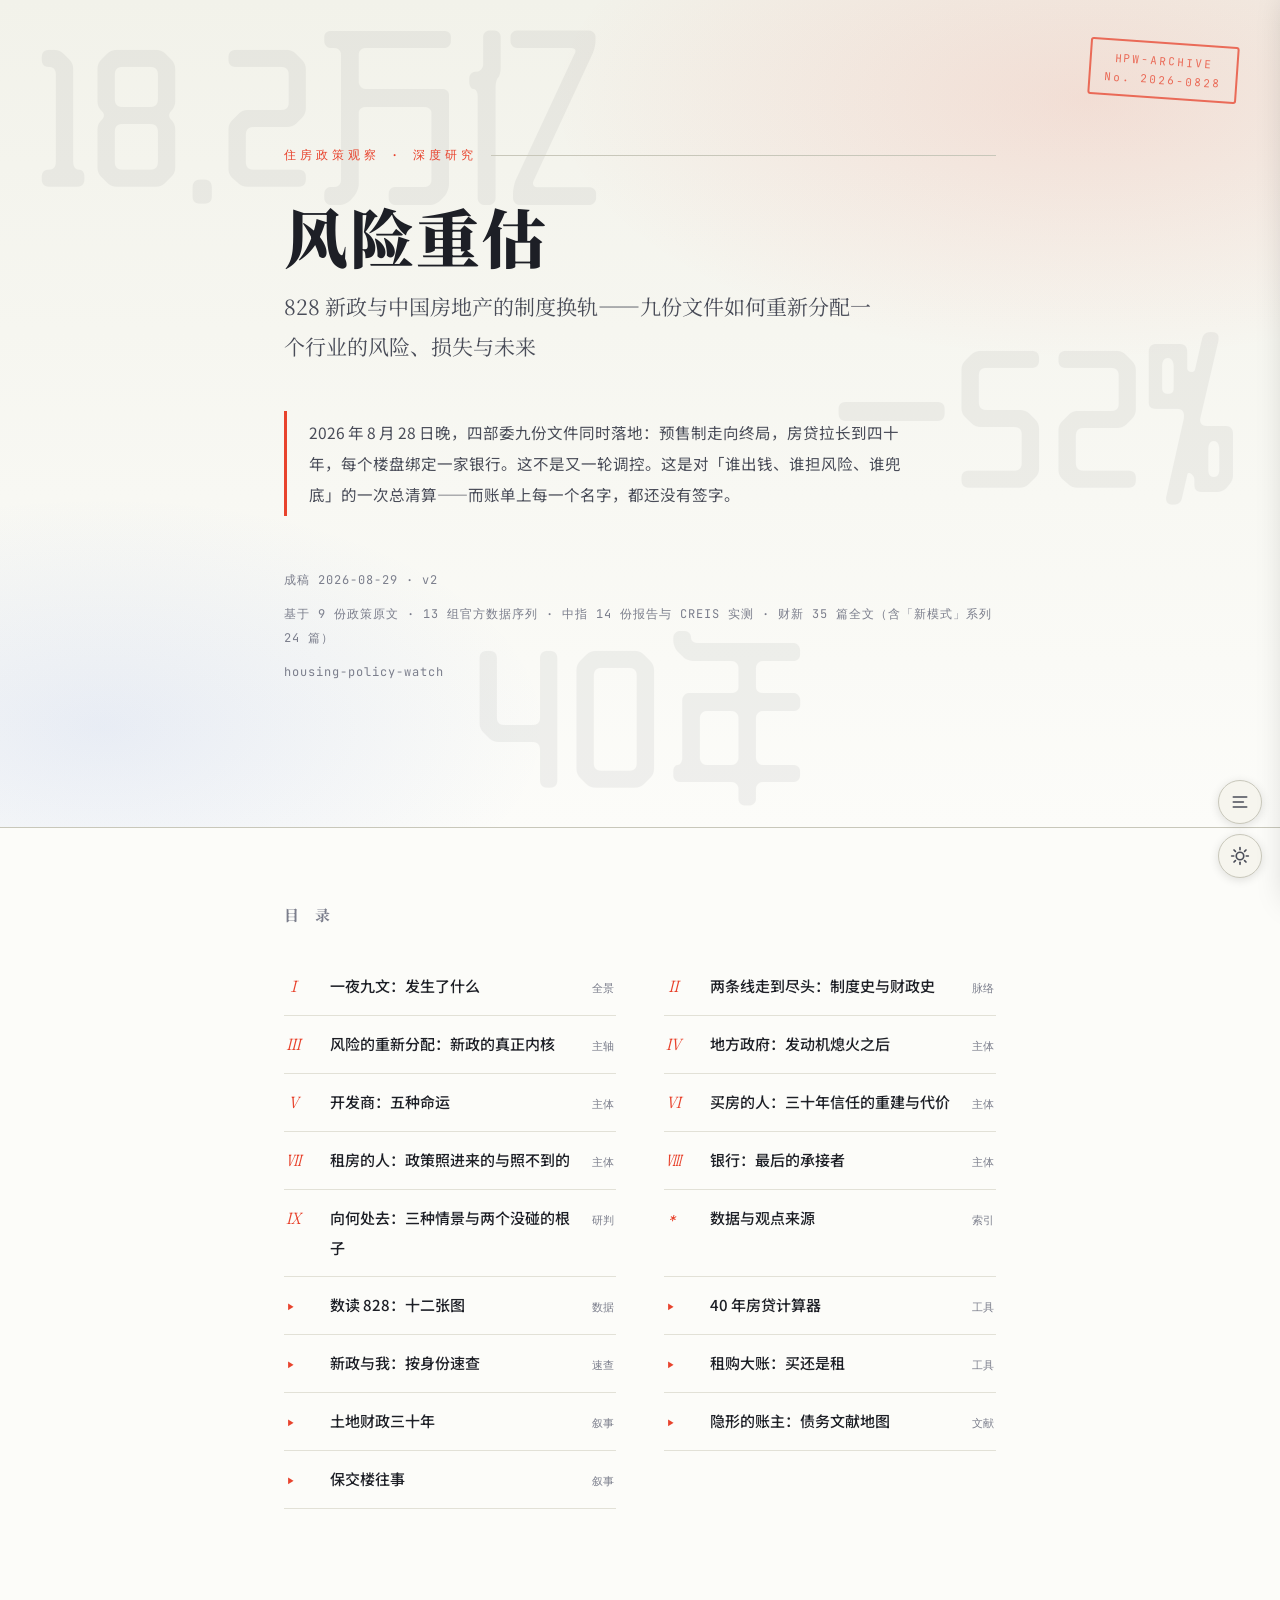
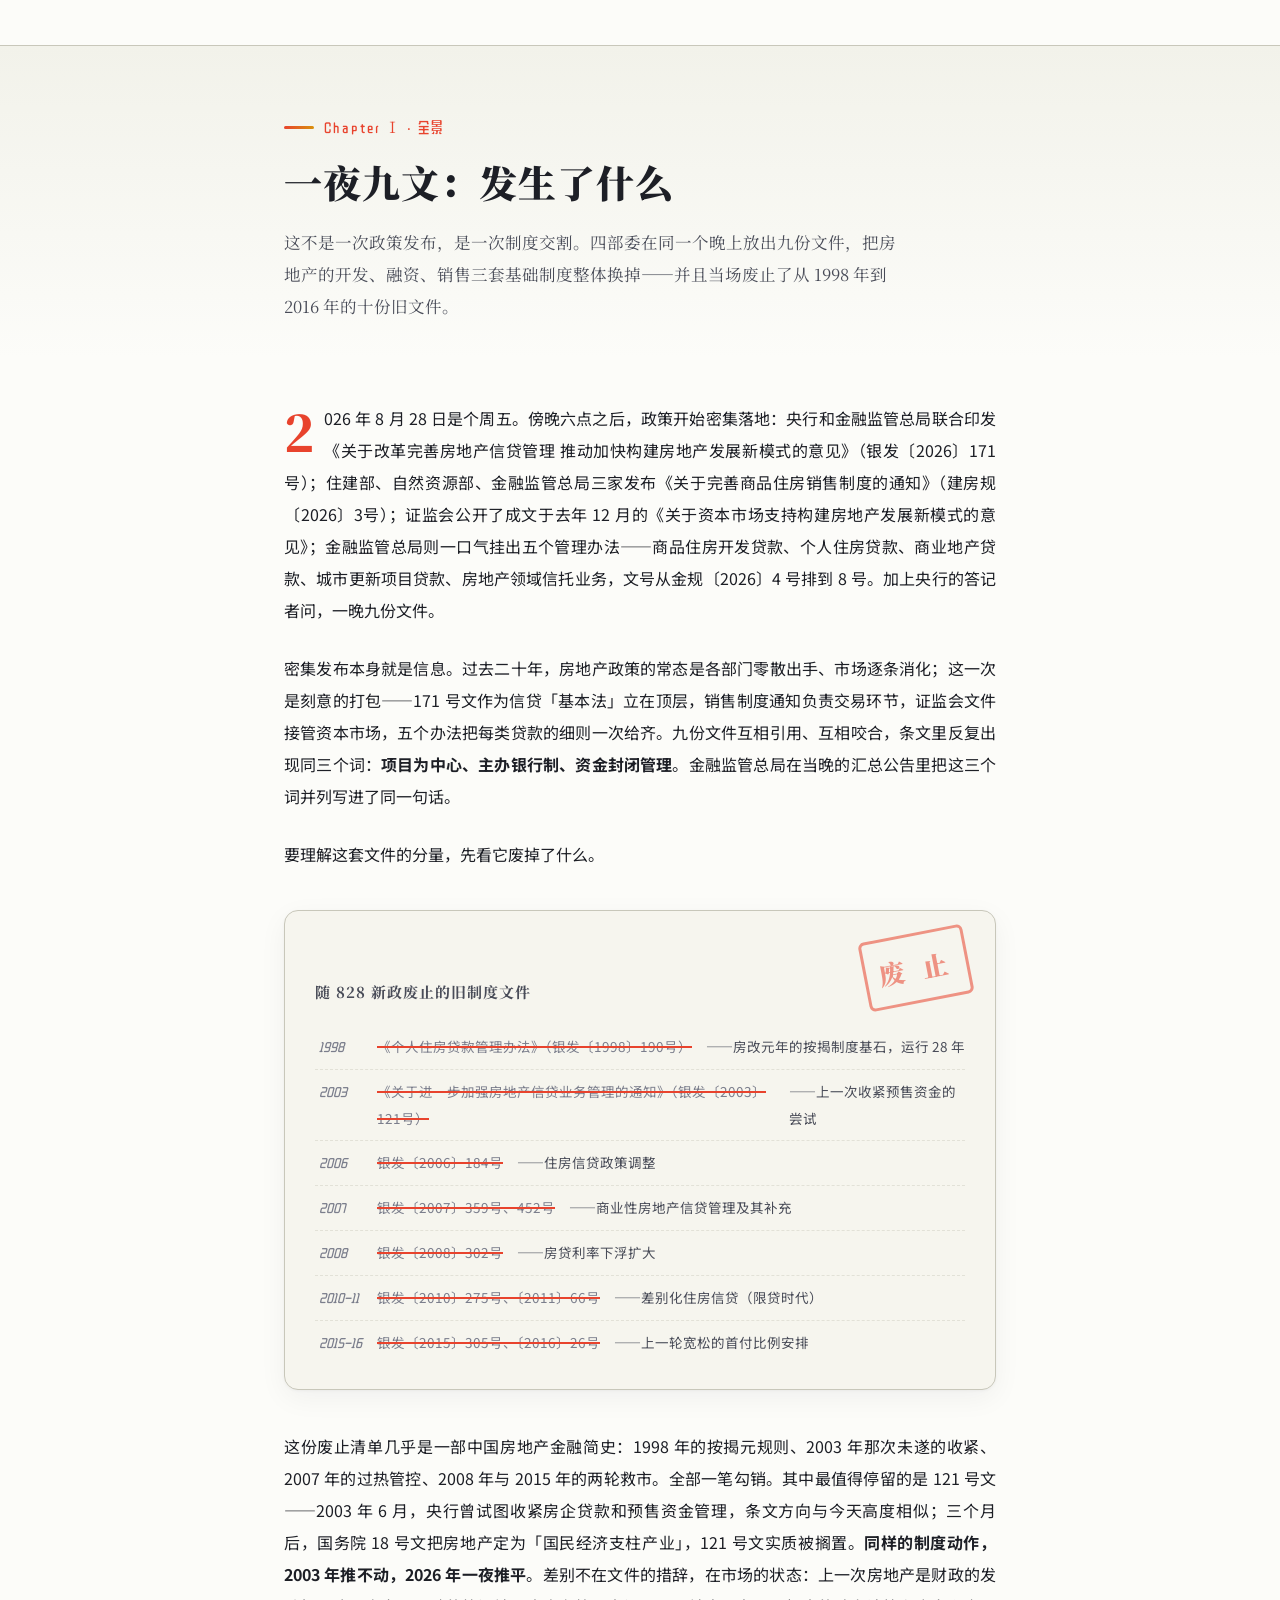
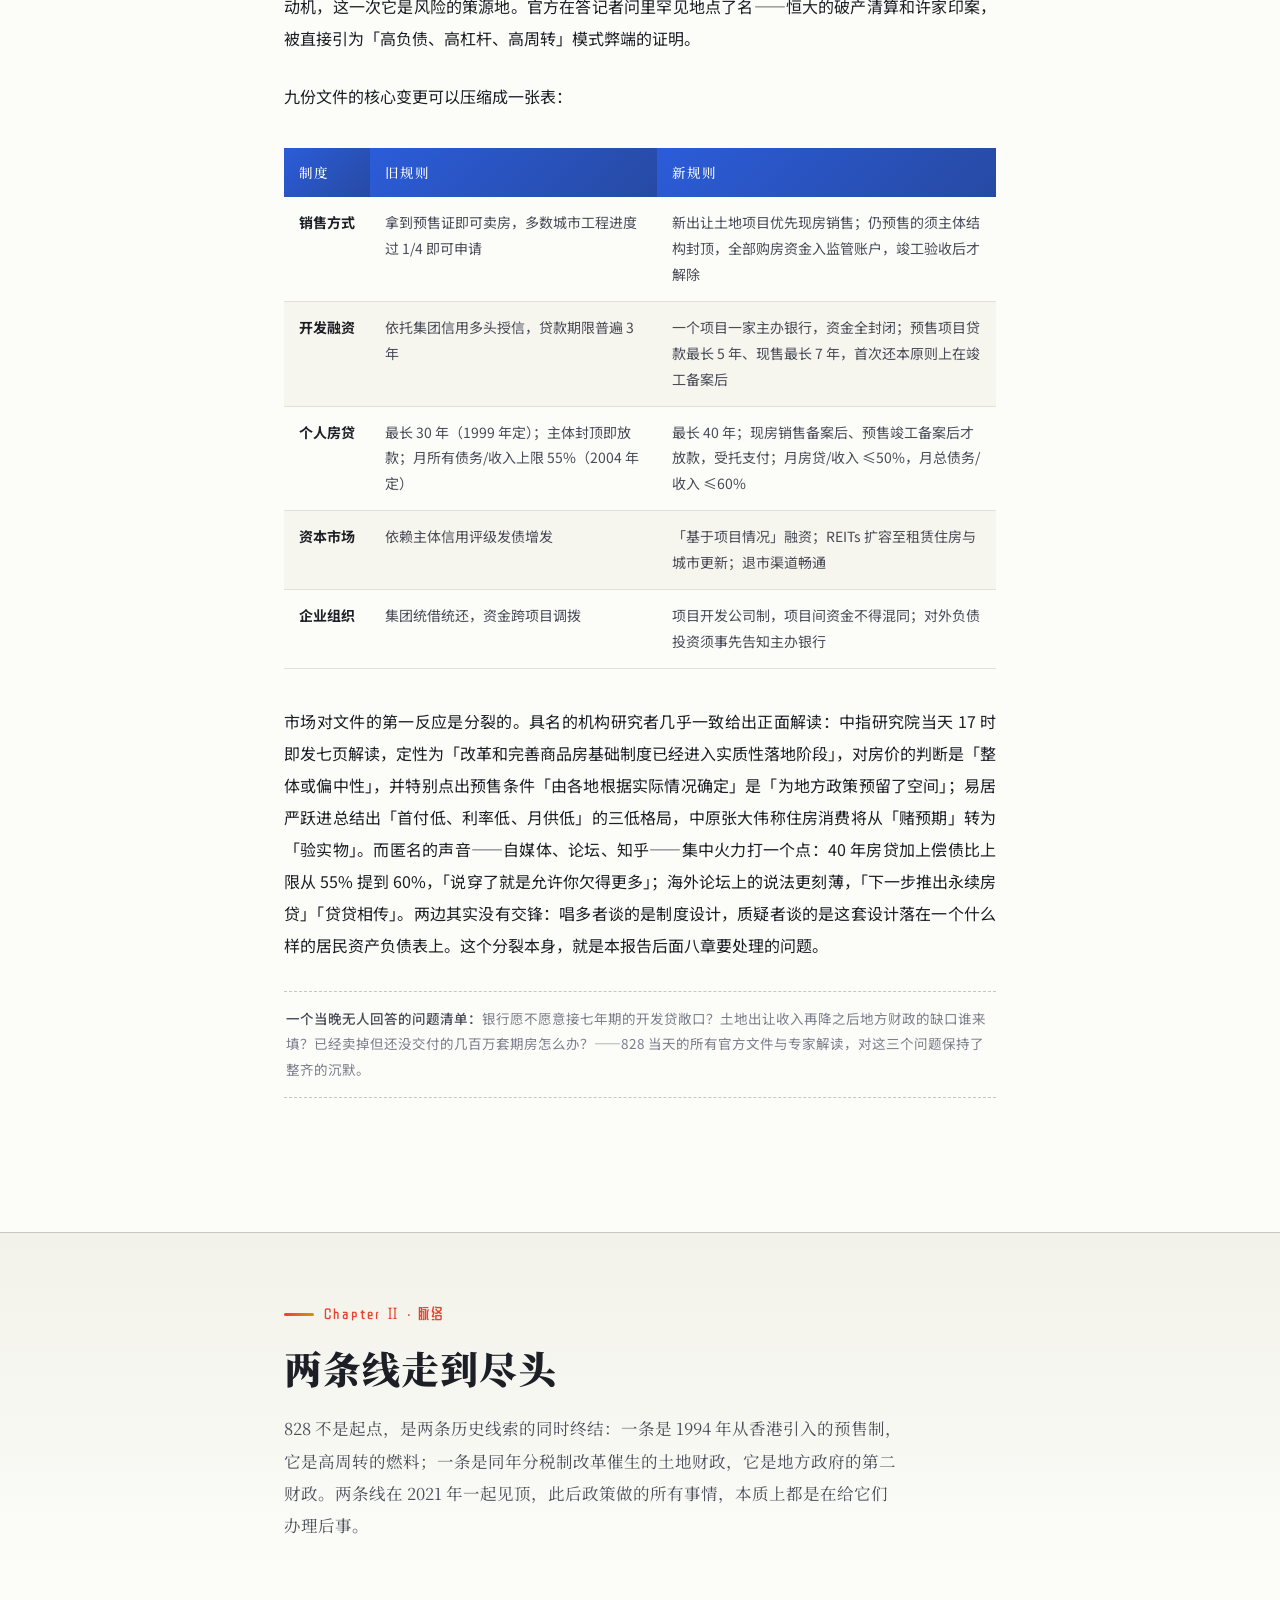
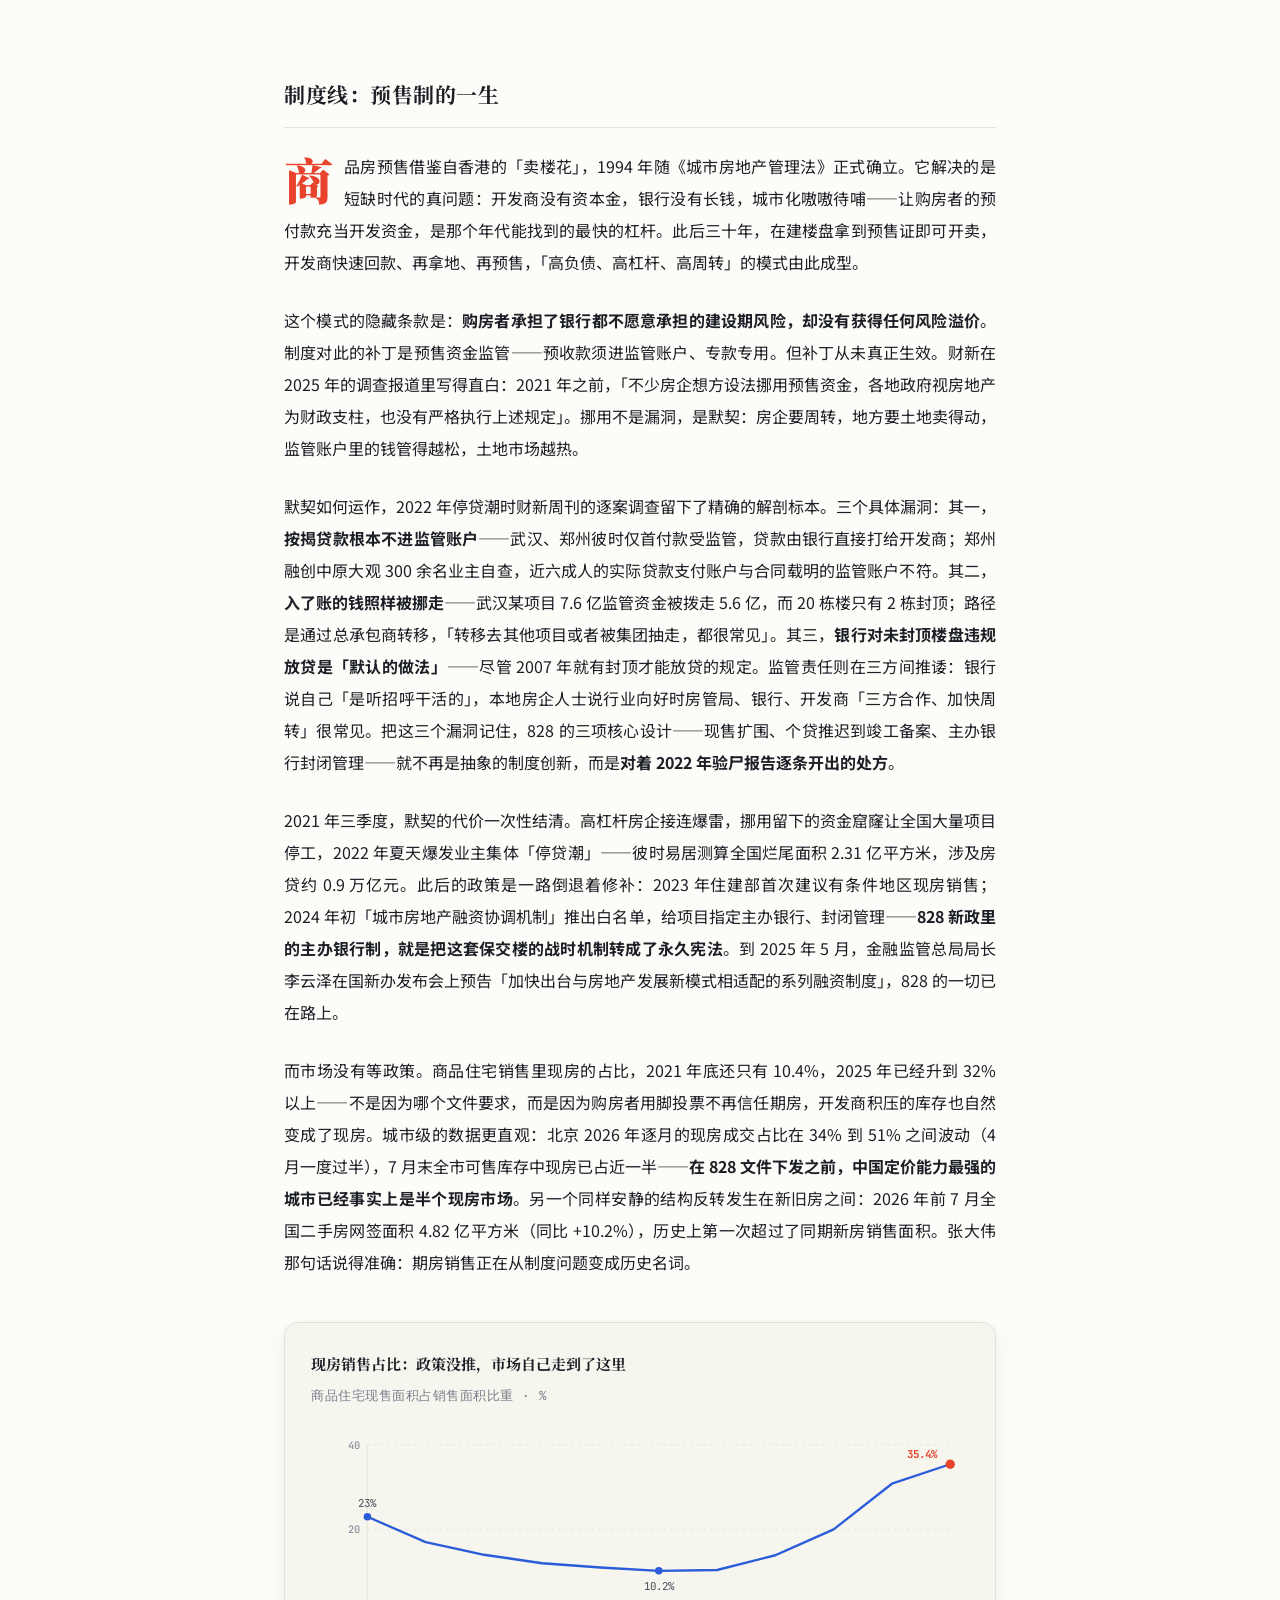
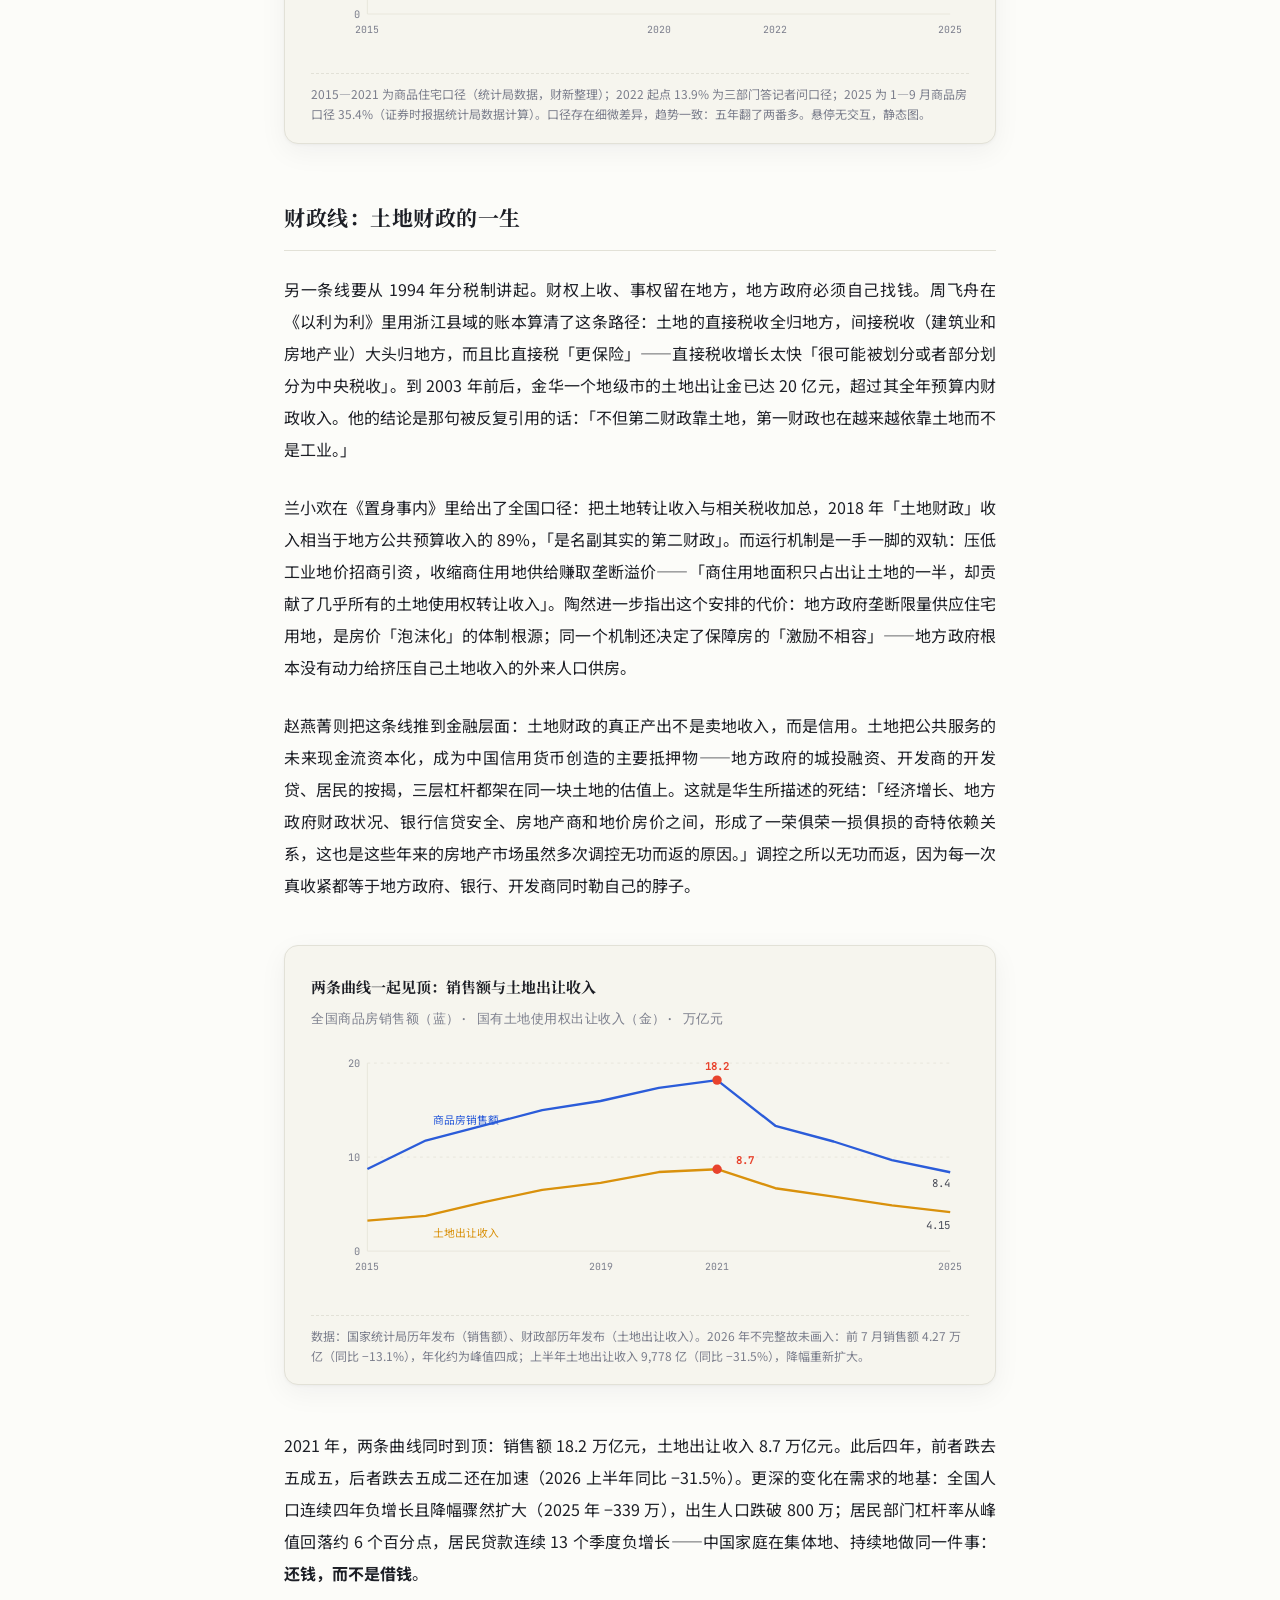
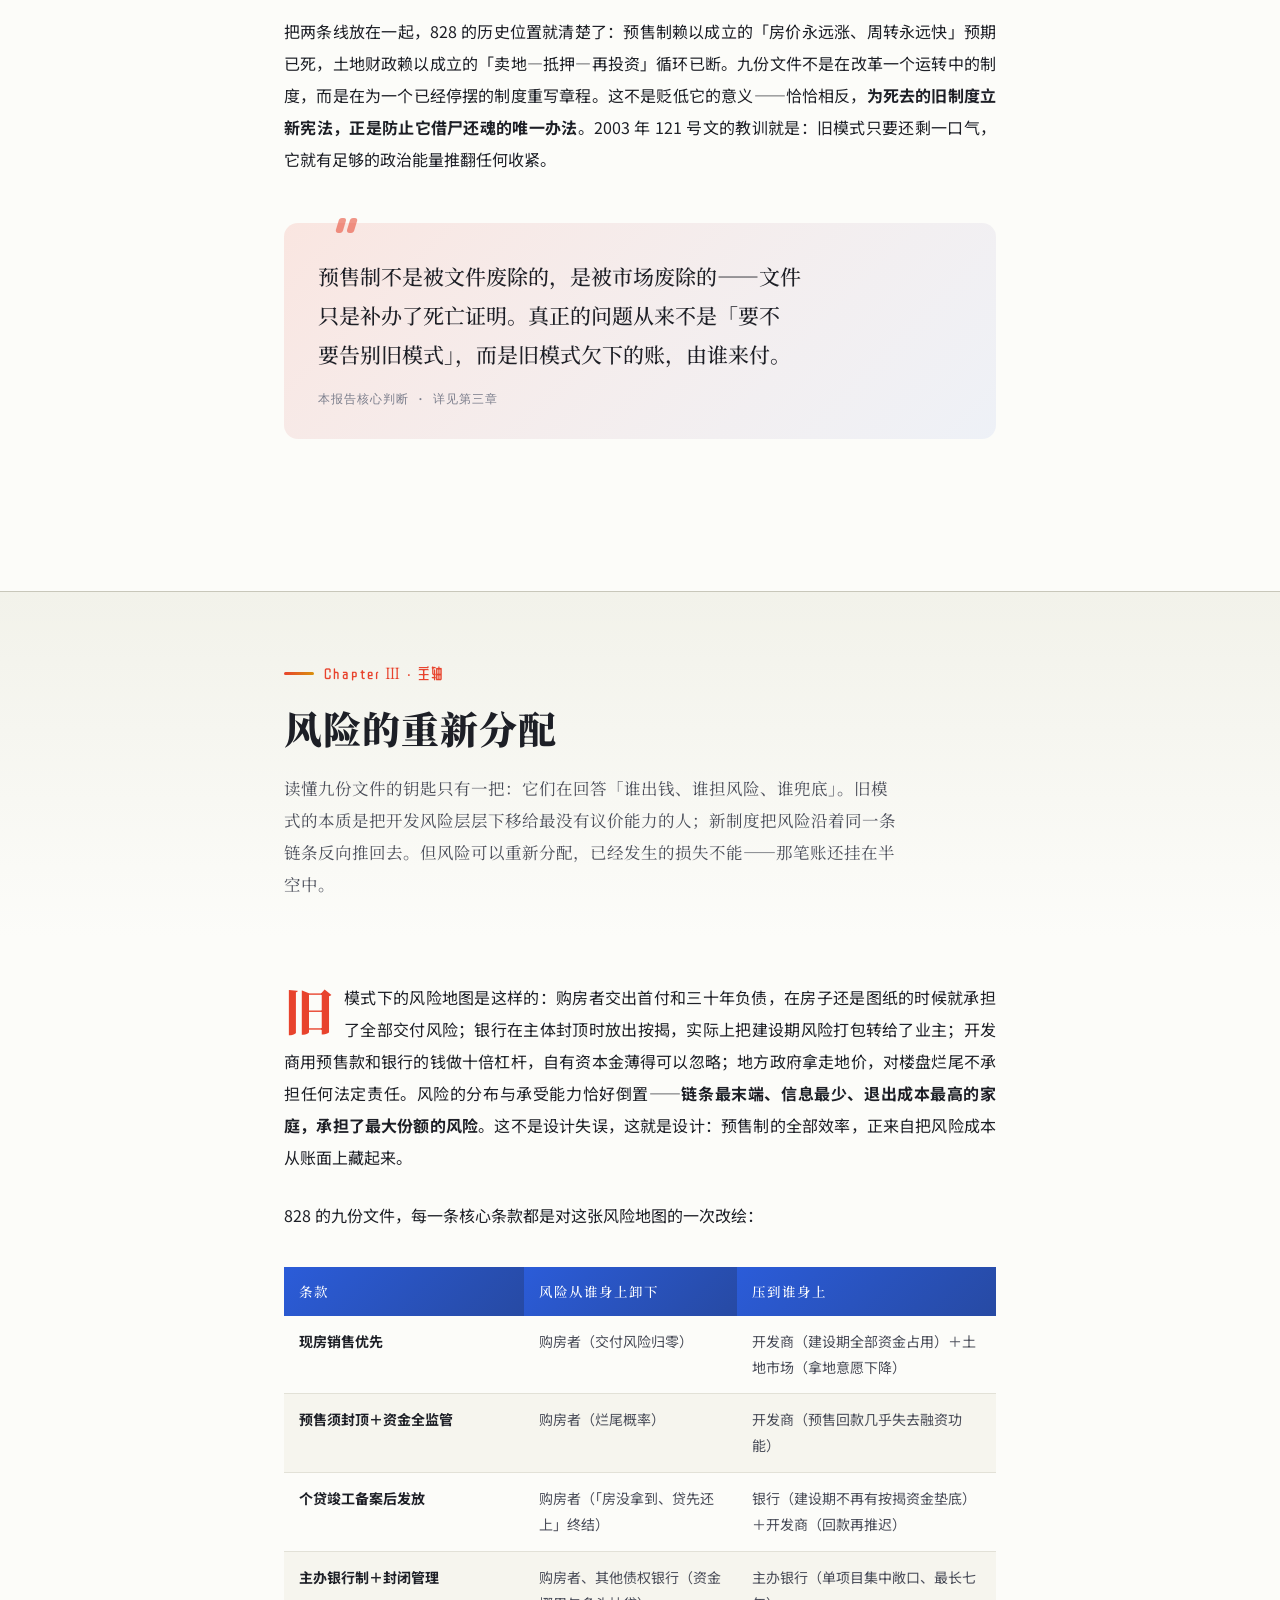
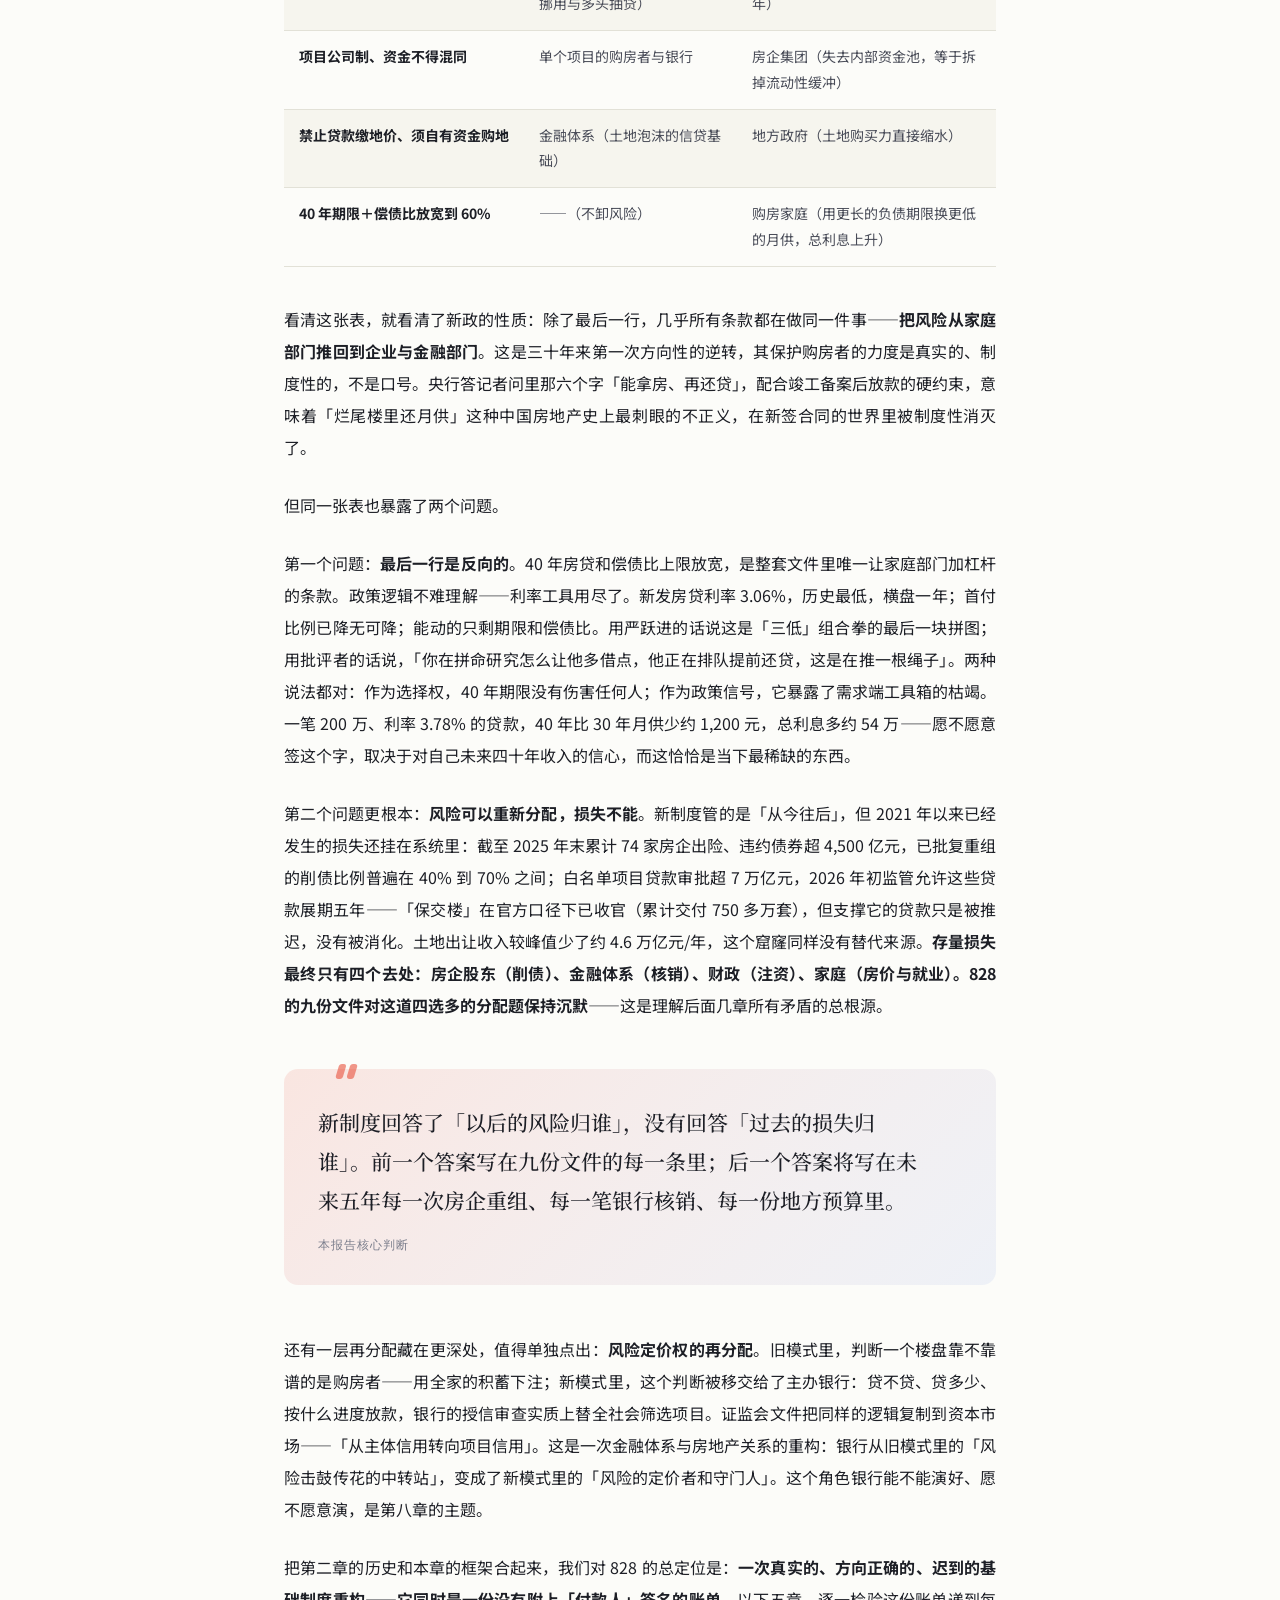
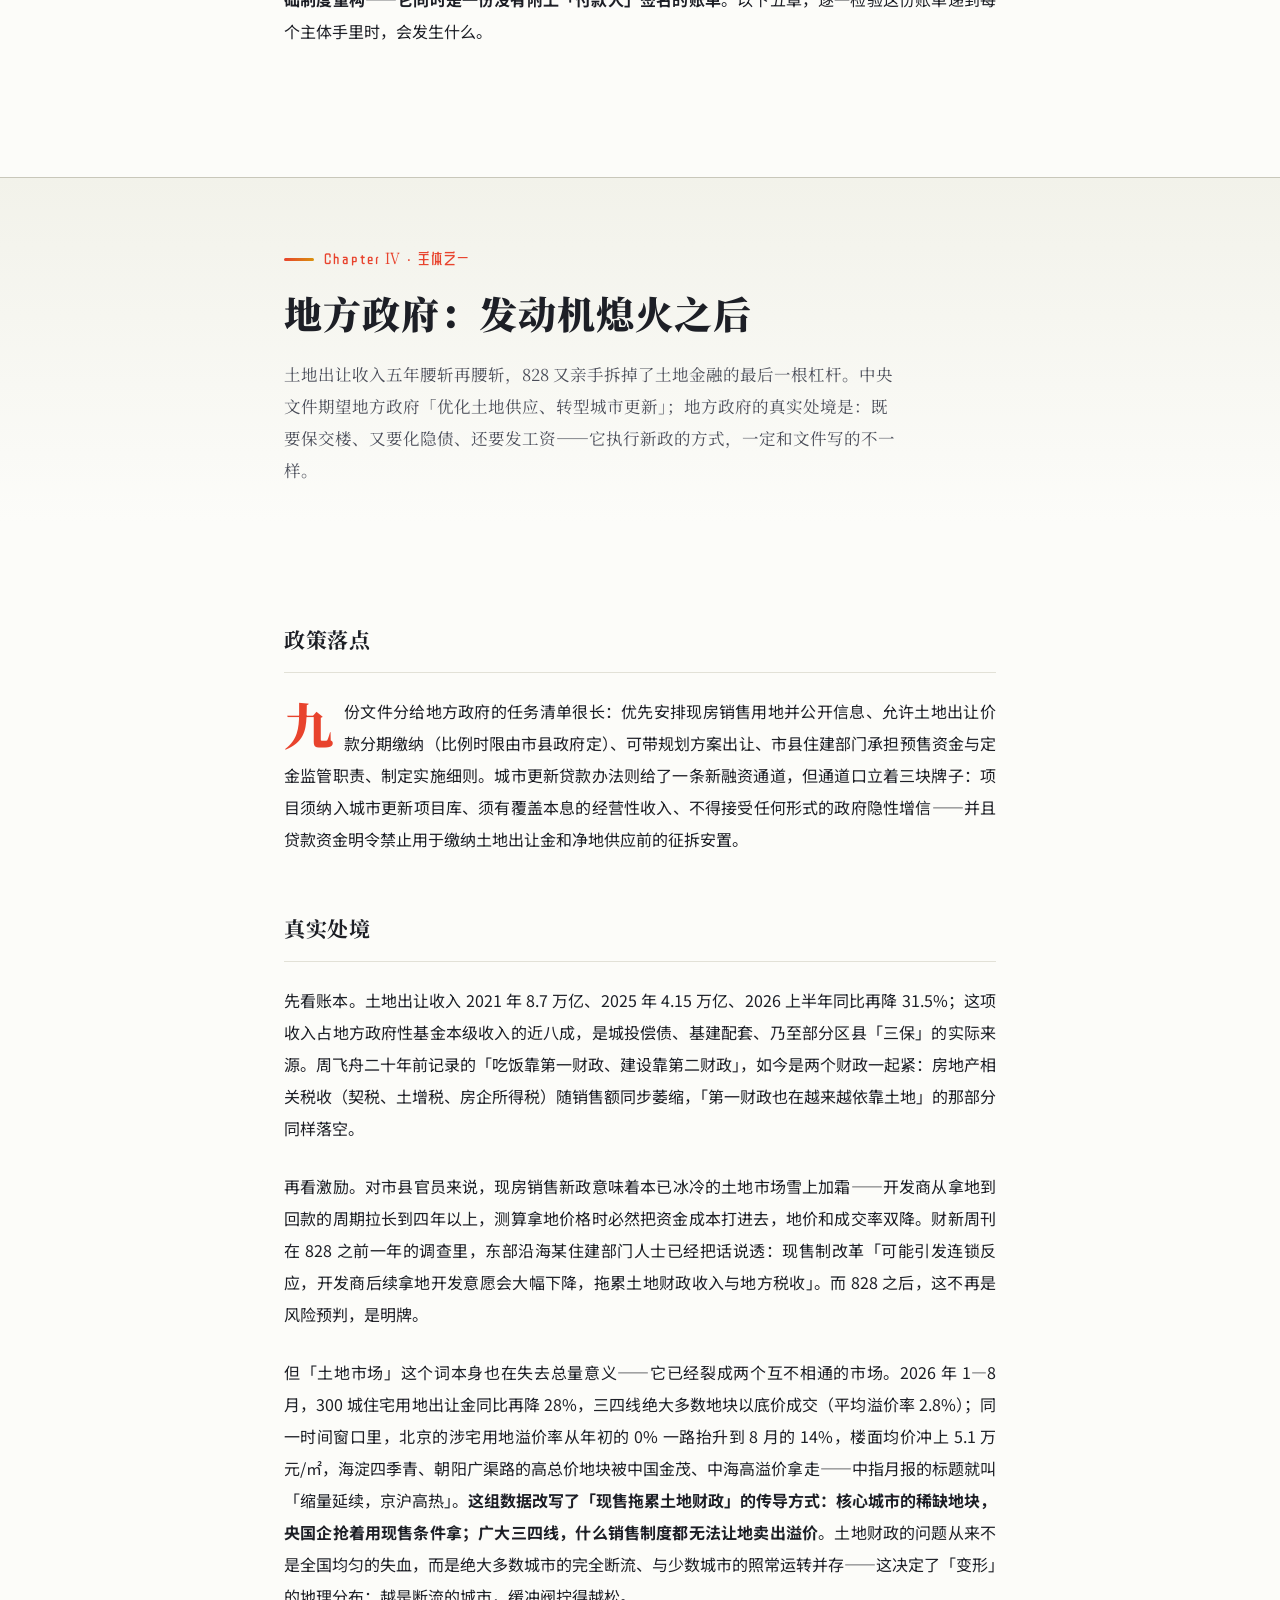
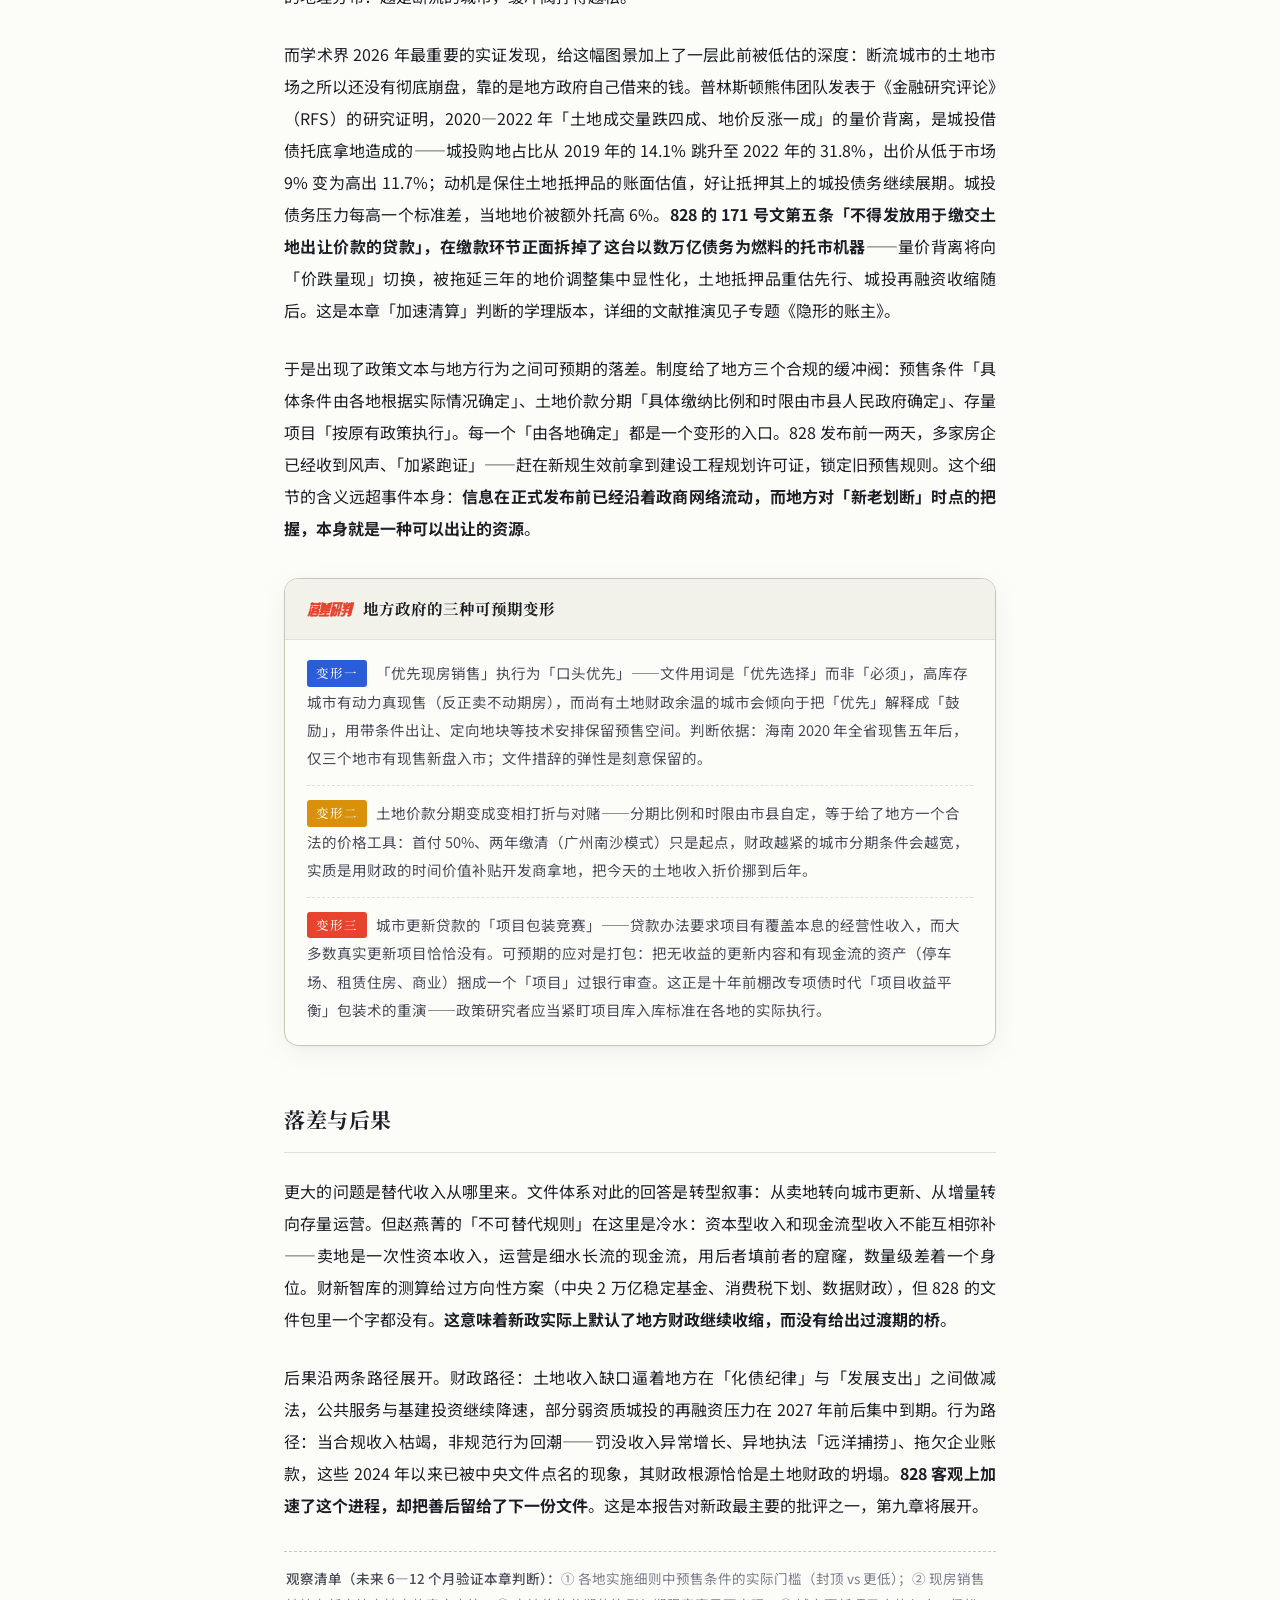
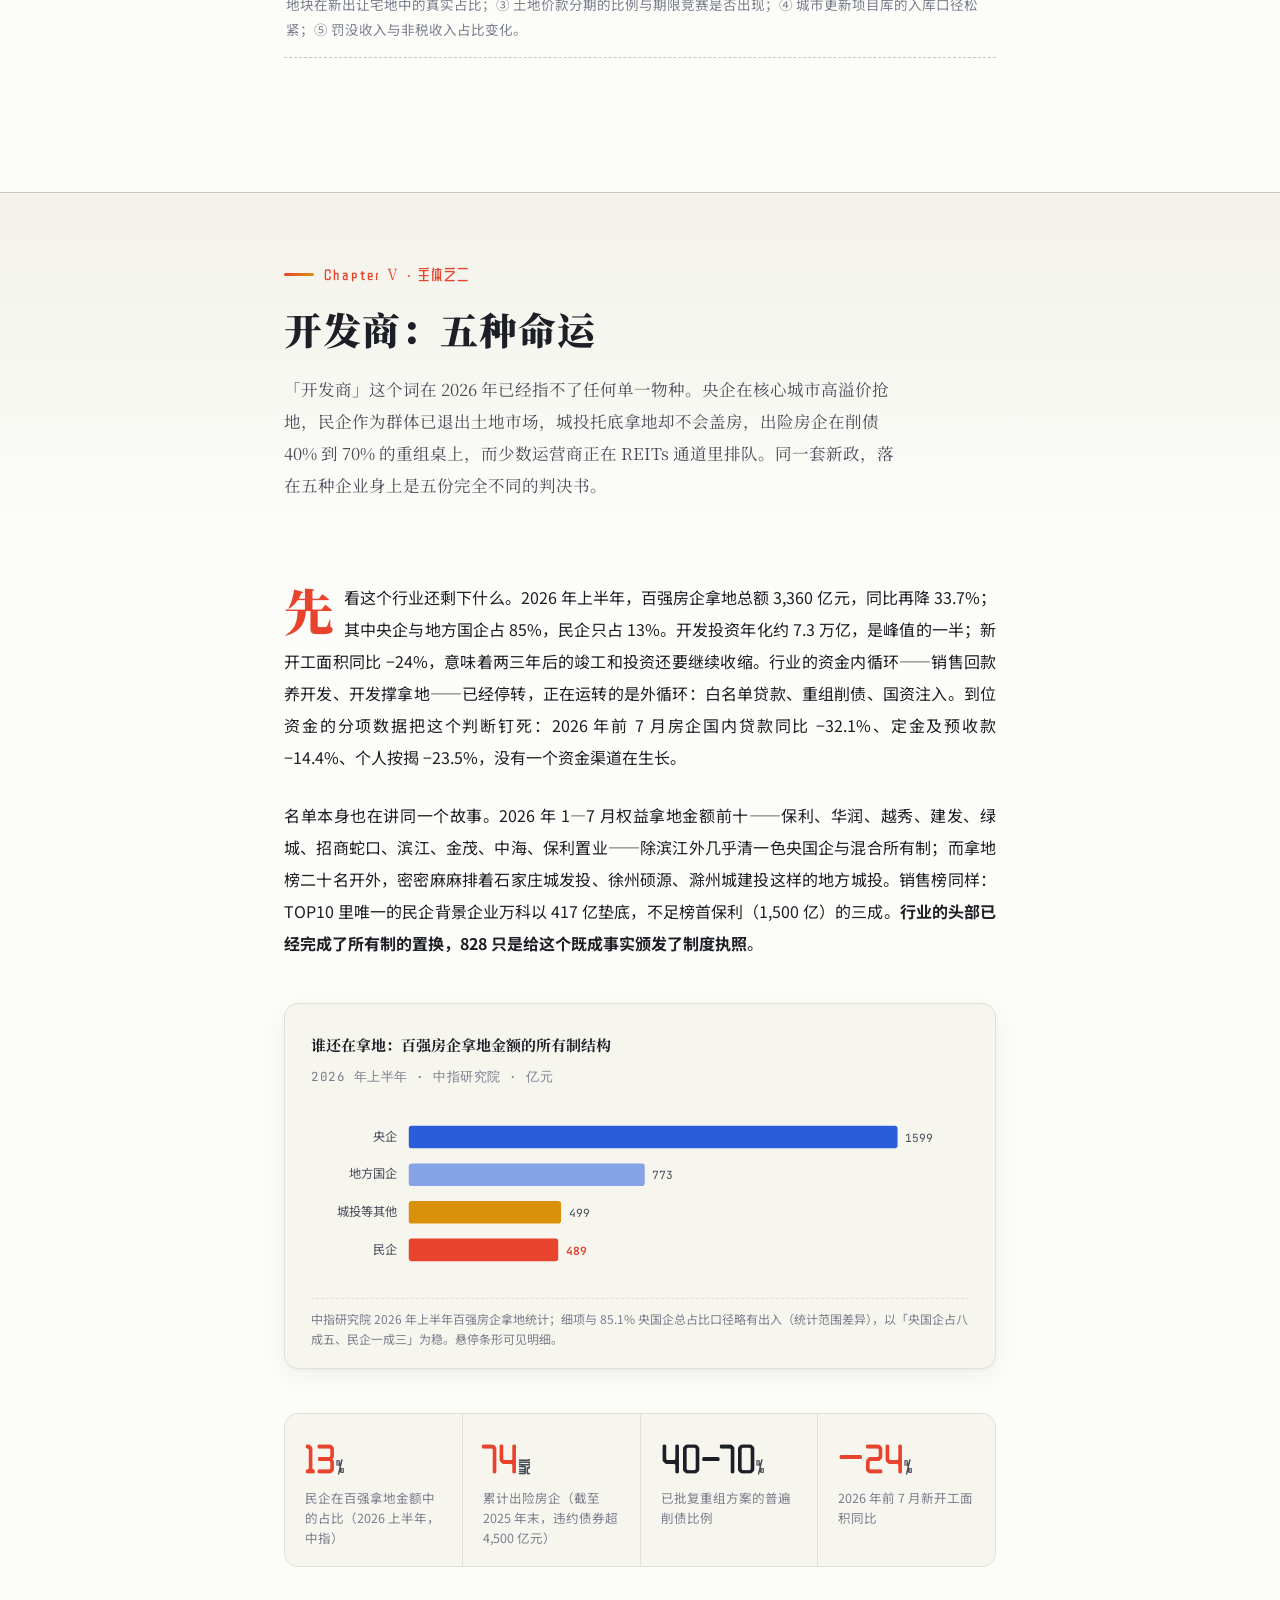
==== commit 3acf7c81: "数据叙事专题 + 地方债务文献专题 + 主报告学理增强 - in-charts.html《数读828：十二张图》：三幕数据叙事（市场怎么塌/钱怎么断/828落在什么地上），   12张JS动态SVG图" ====
--- a/docs/index.html
+++ b/docs/index.html
@@ -868,10 +868,12 @@
     <a class="toc-item" href="#c8"><span class="no">Ⅷ</span><span class="tt">银行：最后的承接者</span><span class="pg">主体</span></a>
     <a class="toc-item" href="#c9"><span class="no">Ⅸ</span><span class="tt">向何处去：三种情景与两个没碰的根子</span><span class="pg">研判</span></a>
     <a class="toc-item" href="#sources"><span class="no">＊</span><span class="tt">数据与观点来源</span><span class="pg">索引</span></a>
+    <a class="toc-item" href="topics/in-charts.html"><span class="no">▸</span><span class="tt">数读 828：十二张图</span><span class="pg">数据</span></a>
     <a class="toc-item" href="topics/mortgage-40.html"><span class="no">▸</span><span class="tt">40 年房贷计算器</span><span class="pg">工具</span></a>
     <a class="toc-item" href="topics/what-it-means.html"><span class="no">▸</span><span class="tt">新政与我：按身份速查</span><span class="pg">速查</span></a>
     <a class="toc-item" href="topics/rent-or-buy.html"><span class="no">▸</span><span class="tt">租购大账：买还是租</span><span class="pg">工具</span></a>
     <a class="toc-item" href="topics/land-finance-30y.html"><span class="no">▸</span><span class="tt">土地财政三十年</span><span class="pg">叙事</span></a>
+    <a class="toc-item" href="topics/debt-literature.html"><span class="no">▸</span><span class="tt">隐形的账主：债务文献地图</span><span class="pg">文献</span></a>
     <a class="toc-item" href="topics/baojiaolou.html"><span class="no">▸</span><span class="tt">保交楼往事</span><span class="pg">叙事</span></a>
   </div>
 </nav>
@@ -1099,6 +1101,7 @@
     <p>先看账本。土地出让收入 2021 年 8.7 万亿、2025 年 4.15 万亿、2026 上半年同比再降 31.5%；这项收入占地方政府性基金本级收入的近八成，是城投偿债、基建配套、乃至部分区县「三保」的实际来源。周飞舟二十年前记录的「吃饭靠第一财政、建设靠第二财政」，如今是两个财政一起紧：房地产相关税收（契税、土增税、房企所得税）随销售额同步萎缩，「第一财政也在越来越依靠土地」的那部分同样落空。</p>
     <p>再看激励。对市县官员来说，现房销售新政意味着本已冰冷的土地市场雪上加霜——开发商从拿地到回款的周期拉长到四年以上，测算拿地价格时必然把资金成本打进去，地价和成交率双降。财新周刊在 828 之前一年的调查里，东部沿海某住建部门人士已经把话说透：现售制改革「可能引发连锁反应，开发商后续拿地开发意愿会大幅下降，拖累土地财政收入与地方税收」。而 828 之后，这不再是风险预判，是明牌。</p>
     <p>但「土地市场」这个词本身也在失去总量意义——它已经裂成两个互不相通的市场。2026 年 1—8 月，300 城住宅用地出让金同比再降 28%，三四线绝大多数地块以底价成交（平均溢价率 2.8%）；同一时间窗口里，北京的涉宅用地溢价率从年初的 0% 一路抬升到 8 月的 14%，楼面均价冲上 5.1 万元/㎡，海淀四季青、朝阳广渠路的高总价地块被中国金茂、中海高溢价拿走——中指月报的标题就叫「缩量延续，京沪高热」。<strong>这组数据改写了「现售拖累土地财政」的传导方式：核心城市的稀缺地块，央国企抢着用现售条件拿；广大三四线，什么销售制度都无法让地卖出溢价</strong>。土地财政的问题从来不是全国均匀的失血，而是绝大多数城市的完全断流、与少数城市的照常运转并存——这决定了「变形」的地理分布：越是断流的城市，缓冲阀拧得越松。</p>
+    <p>而学术界 2026 年最重要的实证发现，给这幅图景加上了一层此前被低估的深度：断流城市的土地市场之所以还没有彻底崩盘，靠的是地方政府自己借来的钱。普林斯顿熊伟团队发表于《金融研究评论》（RFS）的研究证明，2020—2022 年「土地成交量跌四成、地价反涨一成」的量价背离，是城投借债托底拿地造成的——城投购地占比从 2019 年的 14.1% 跳升至 2022 年的 31.8%，出价从低于市场 9% 变为高出 11.7%；动机是保住土地抵押品的账面估值，好让抵押其上的城投债务继续展期。城投债务压力每高一个标准差，当地地价被额外托高 6%。<strong>828 的 171 号文第五条「不得发放用于缴交土地出让价款的贷款」，在缴款环节正面拆掉了这台以数万亿债务为燃料的托市机器</strong>——量价背离将向「价跌量现」切换，被拖延三年的地价调整集中显性化，土地抵押品重估先行、城投再融资收缩随后。这是本章「加速清算」判断的学理版本，详细的文献推演见子专题《隐形的账主》。</p>
     <p>于是出现了政策文本与地方行为之间可预期的落差。制度给了地方三个合规的缓冲阀：预售条件「具体条件由各地根据实际情况确定」、土地价款分期「具体缴纳比例和时限由市县人民政府确定」、存量项目「按原有政策执行」。每一个「由各地确定」都是一个变形的入口。828 发布前一两天，多家房企已经收到风声、「加紧跑证」——赶在新规生效前拿到建设工程规划许可证，锁定旧预售规则。这个细节的含义远超事件本身：<strong>信息在正式发布前已经沿着政商网络流动，而地方对「新老划断」时点的把握，本身就是一种可以出让的资源</strong>。</p>
 
     <div class="gap-card">
@@ -1391,6 +1394,7 @@
   </ol>
   <span class="cat">理论文献（本地书库）</span>
   <ol>
+    <li>学术文献批次（7 篇，逐篇笔记见仓库 research/notes/debt-literature/）：Chang, Wang &amp; Xiong（RFS 2026，量价背离与城投托市）；Li &amp; Kohl（2026，债务结构与楼市韧性）；Rogoff &amp; Yang（NBER w27697/w30519、Economic Policy 2024）；Huang Tianlei（PIIE WP23-5）；王劲松等（《金融研究》2024/6，隐性担保 DSGE）</li>
     <li>兰小欢：《置身事内：中国政府与经济发展》——土地财政机制与规模测算</li>
     <li>周飞舟：《以利为利：财政关系与地方政府行为》——分税制后地方土地生财的微观账本</li>
     <li>华生：《城市化转型与土地陷阱》——土地财政异化与「一荣俱荣一损俱损」依赖结构</li>
@@ -1440,10 +1444,12 @@
     <a href="#c9"><span class="no">Ⅸ</span>向何处去：三种情景与两个根子</a>
     <a href="#sources"><span class="no">＊</span>数据与观点来源</a>
     <div style="border-top:1px solid var(--hairline); margin:12px 6px 6px; padding-top:12px; font-family:var(--mono); font-size:10.5px; letter-spacing:2px; color:var(--ink-3); padding-left:8px;">小专题</div>
+    <a href="topics/in-charts.html"><span class="no">▸</span>数读 828：十二张图</a>
     <a href="topics/mortgage-40.html"><span class="no">▸</span>40 年房贷计算器</a>
     <a href="topics/what-it-means.html"><span class="no">▸</span>新政与我：按身份速查</a>
     <a href="topics/rent-or-buy.html"><span class="no">▸</span>租购大账：买还是租</a>
     <a href="topics/land-finance-30y.html"><span class="no">▸</span>土地财政三十年</a>
+    <a href="topics/debt-literature.html"><span class="no">▸</span>隐形的账主：债务文献地图</a>
     <a href="topics/baojiaolou.html"><span class="no">▸</span>保交楼往事</a>
   </div>
 </nav>
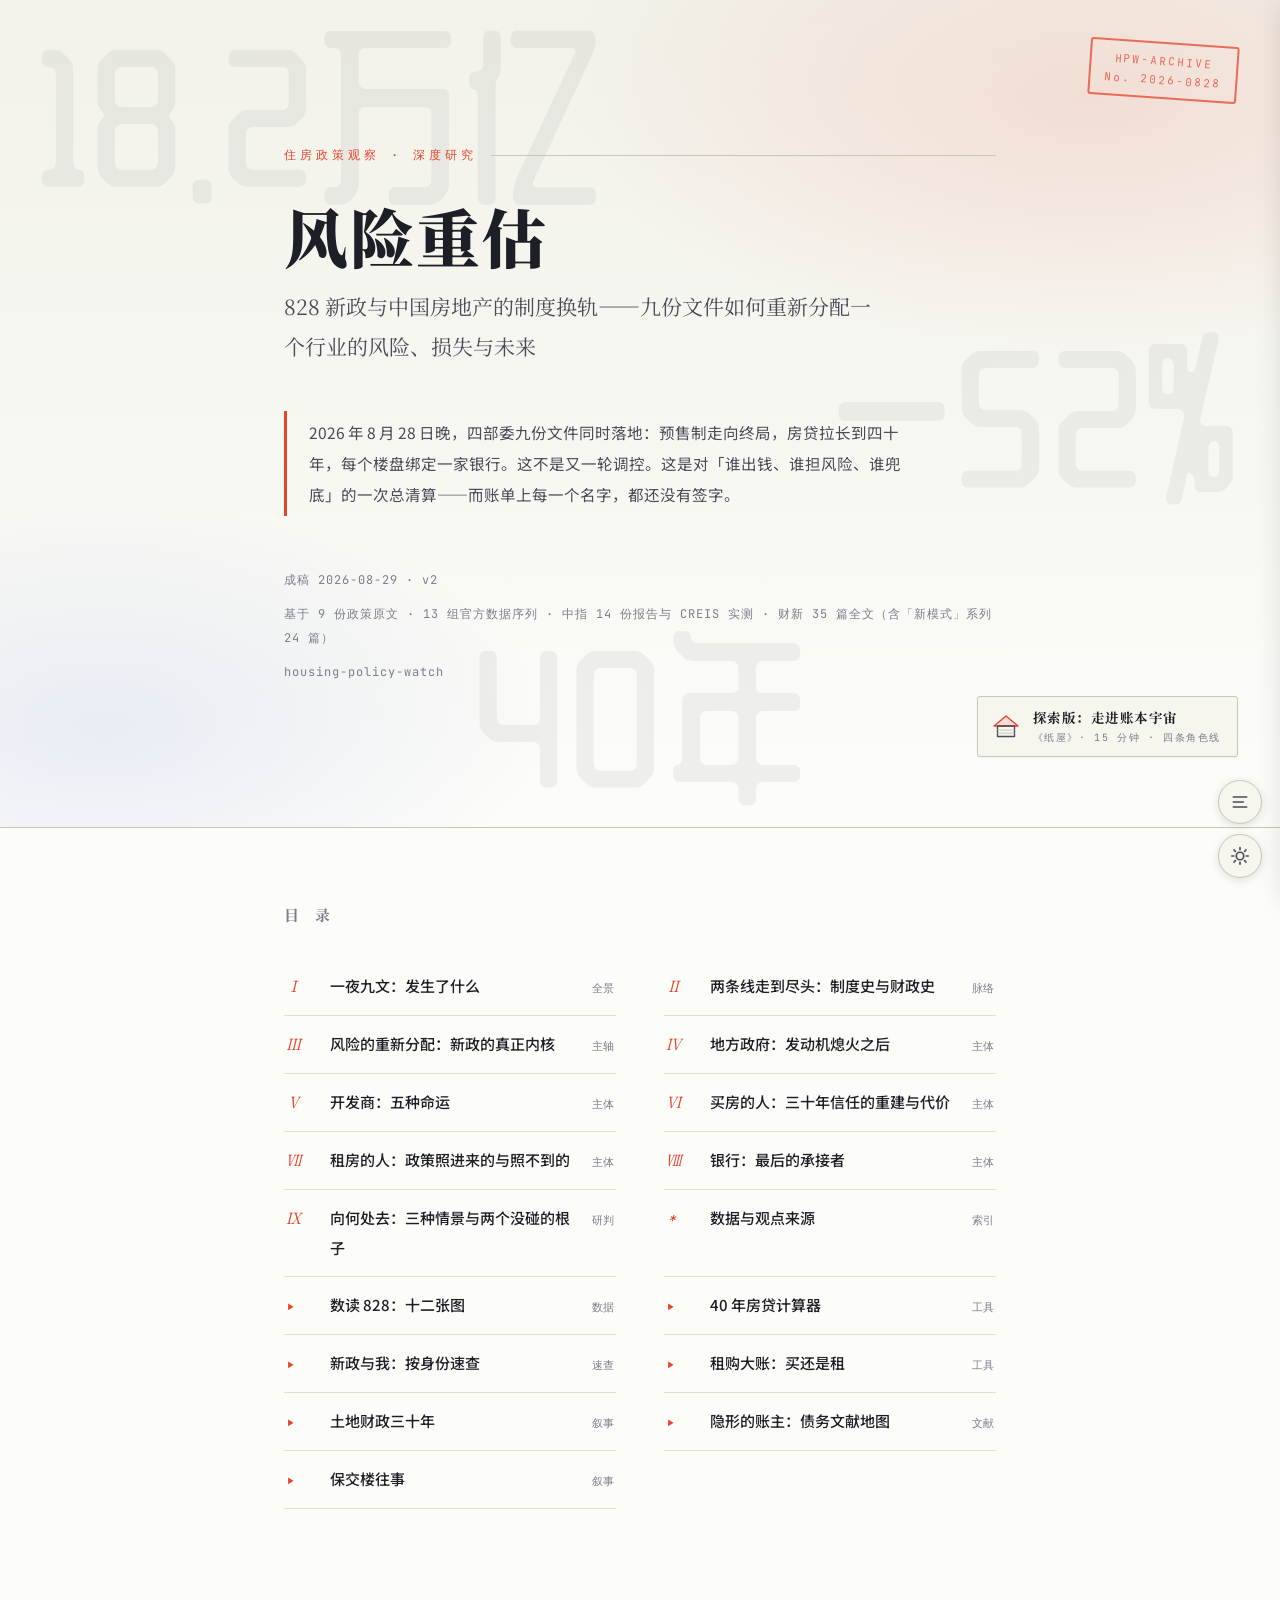
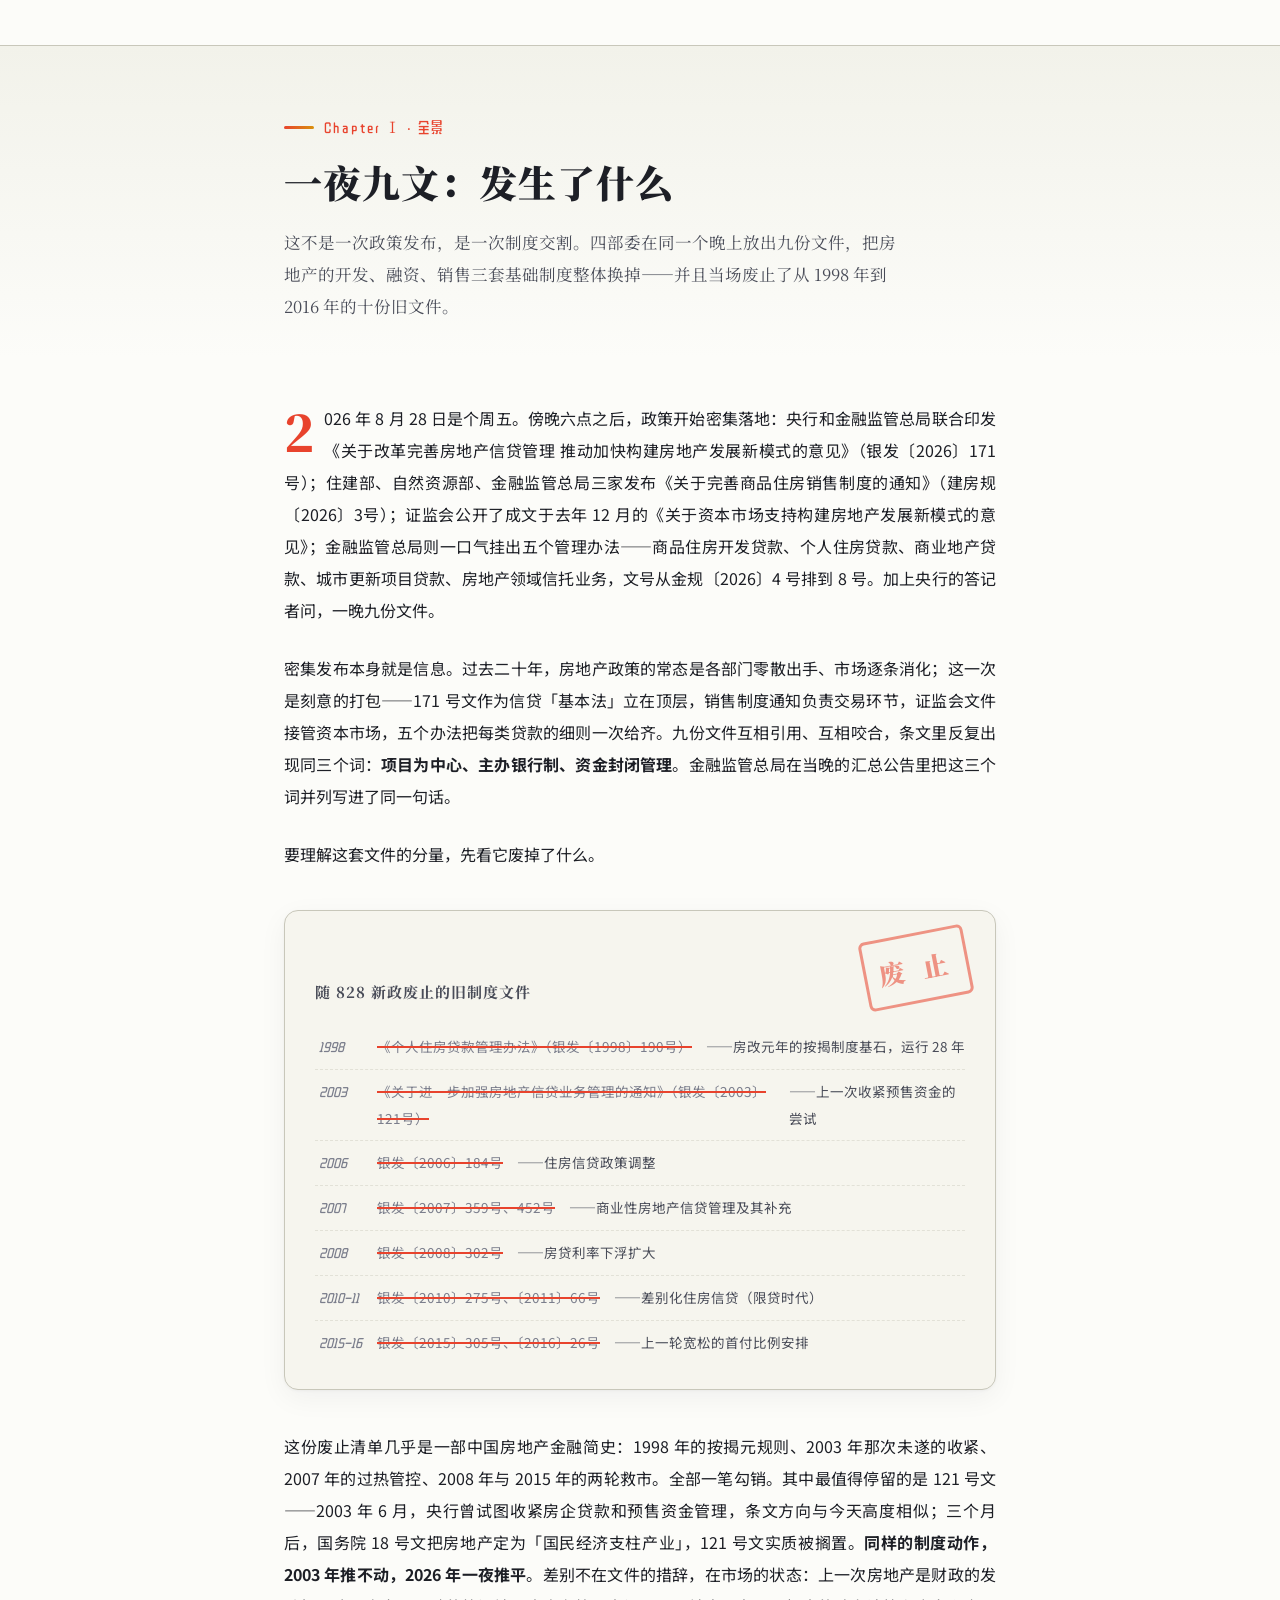
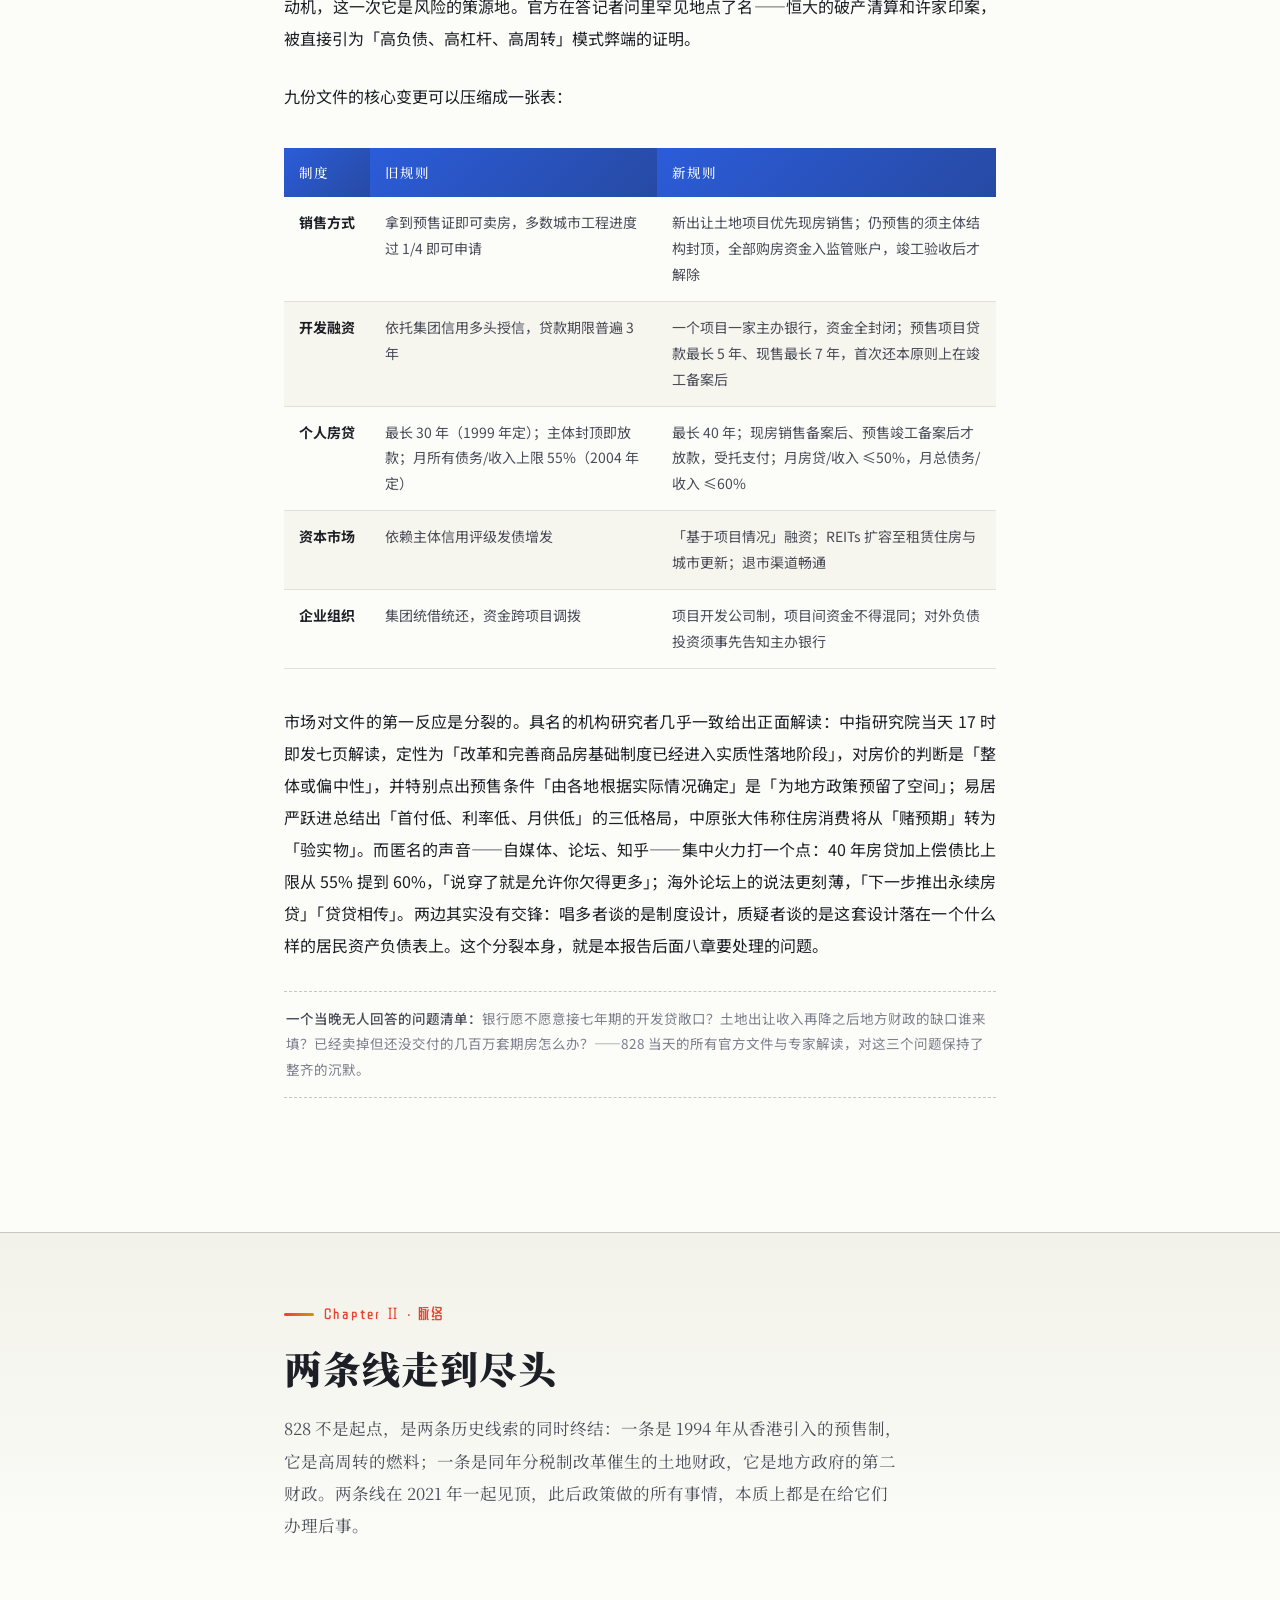
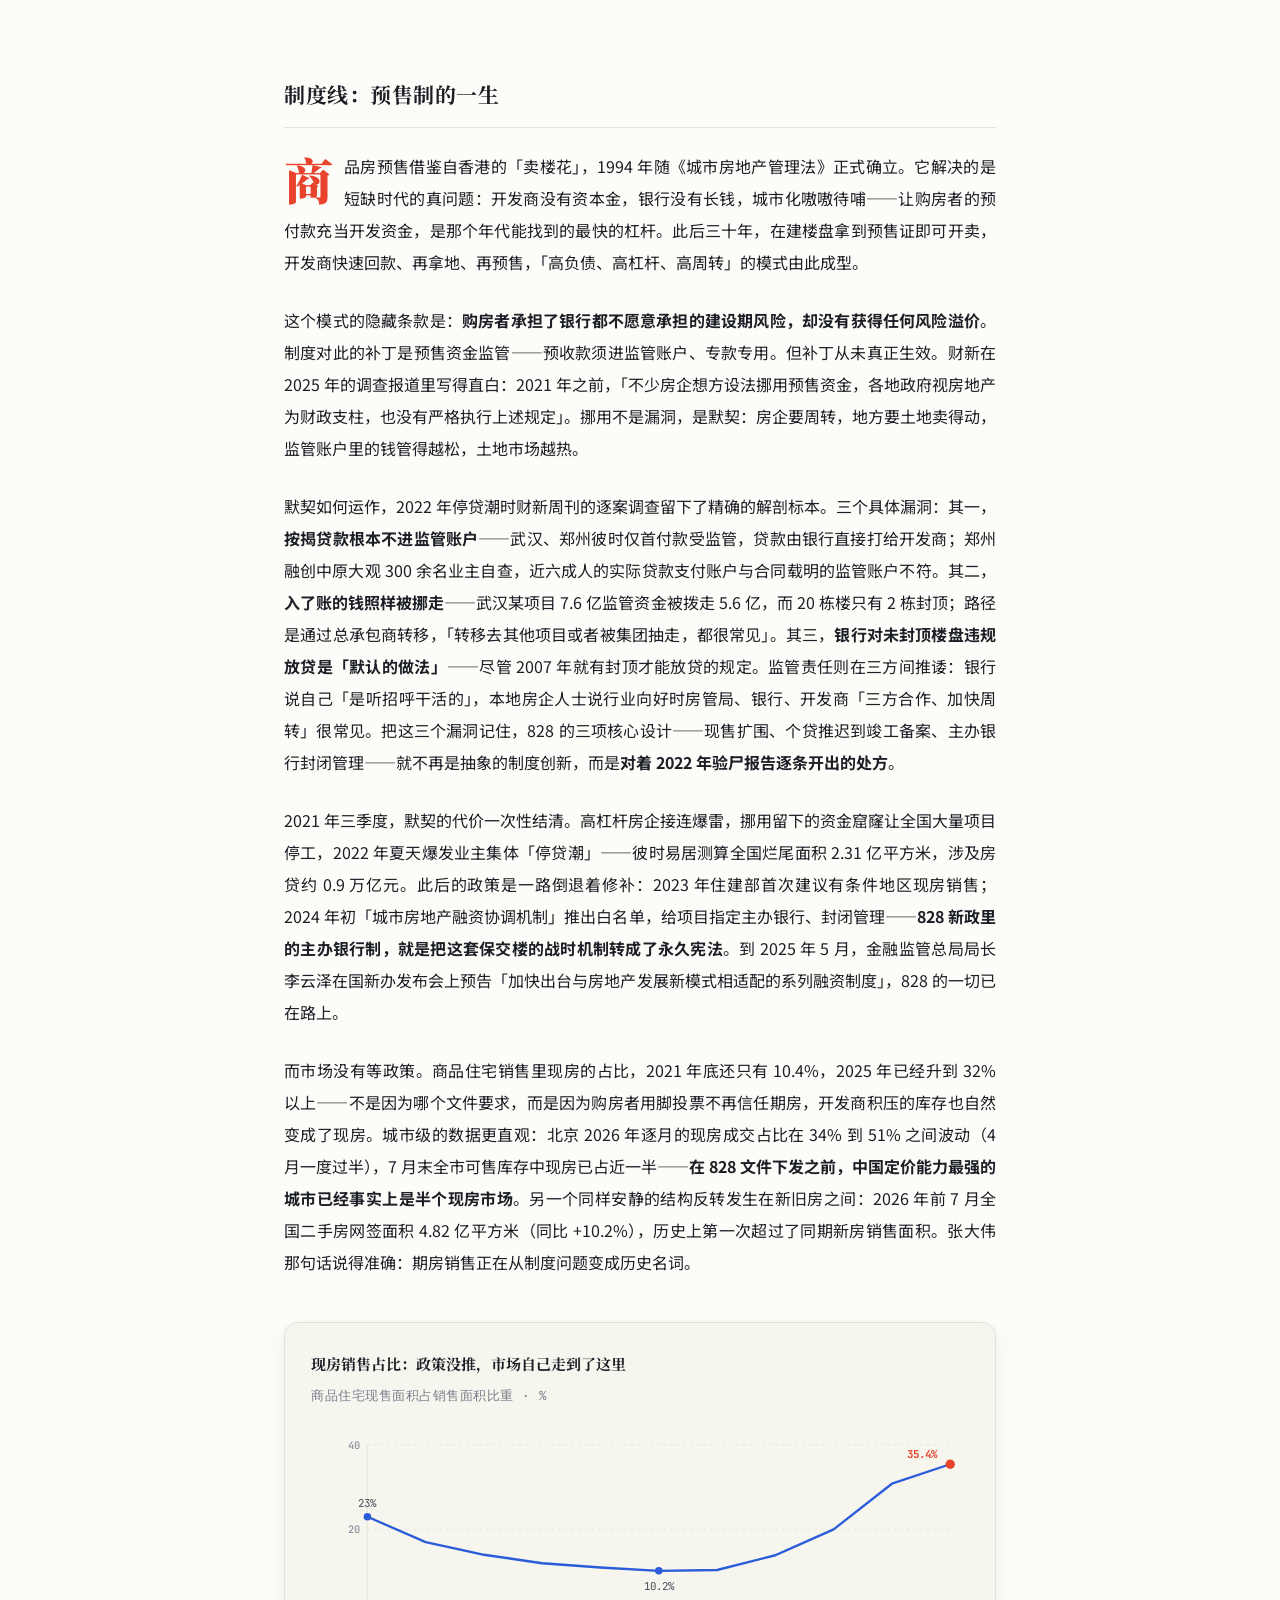
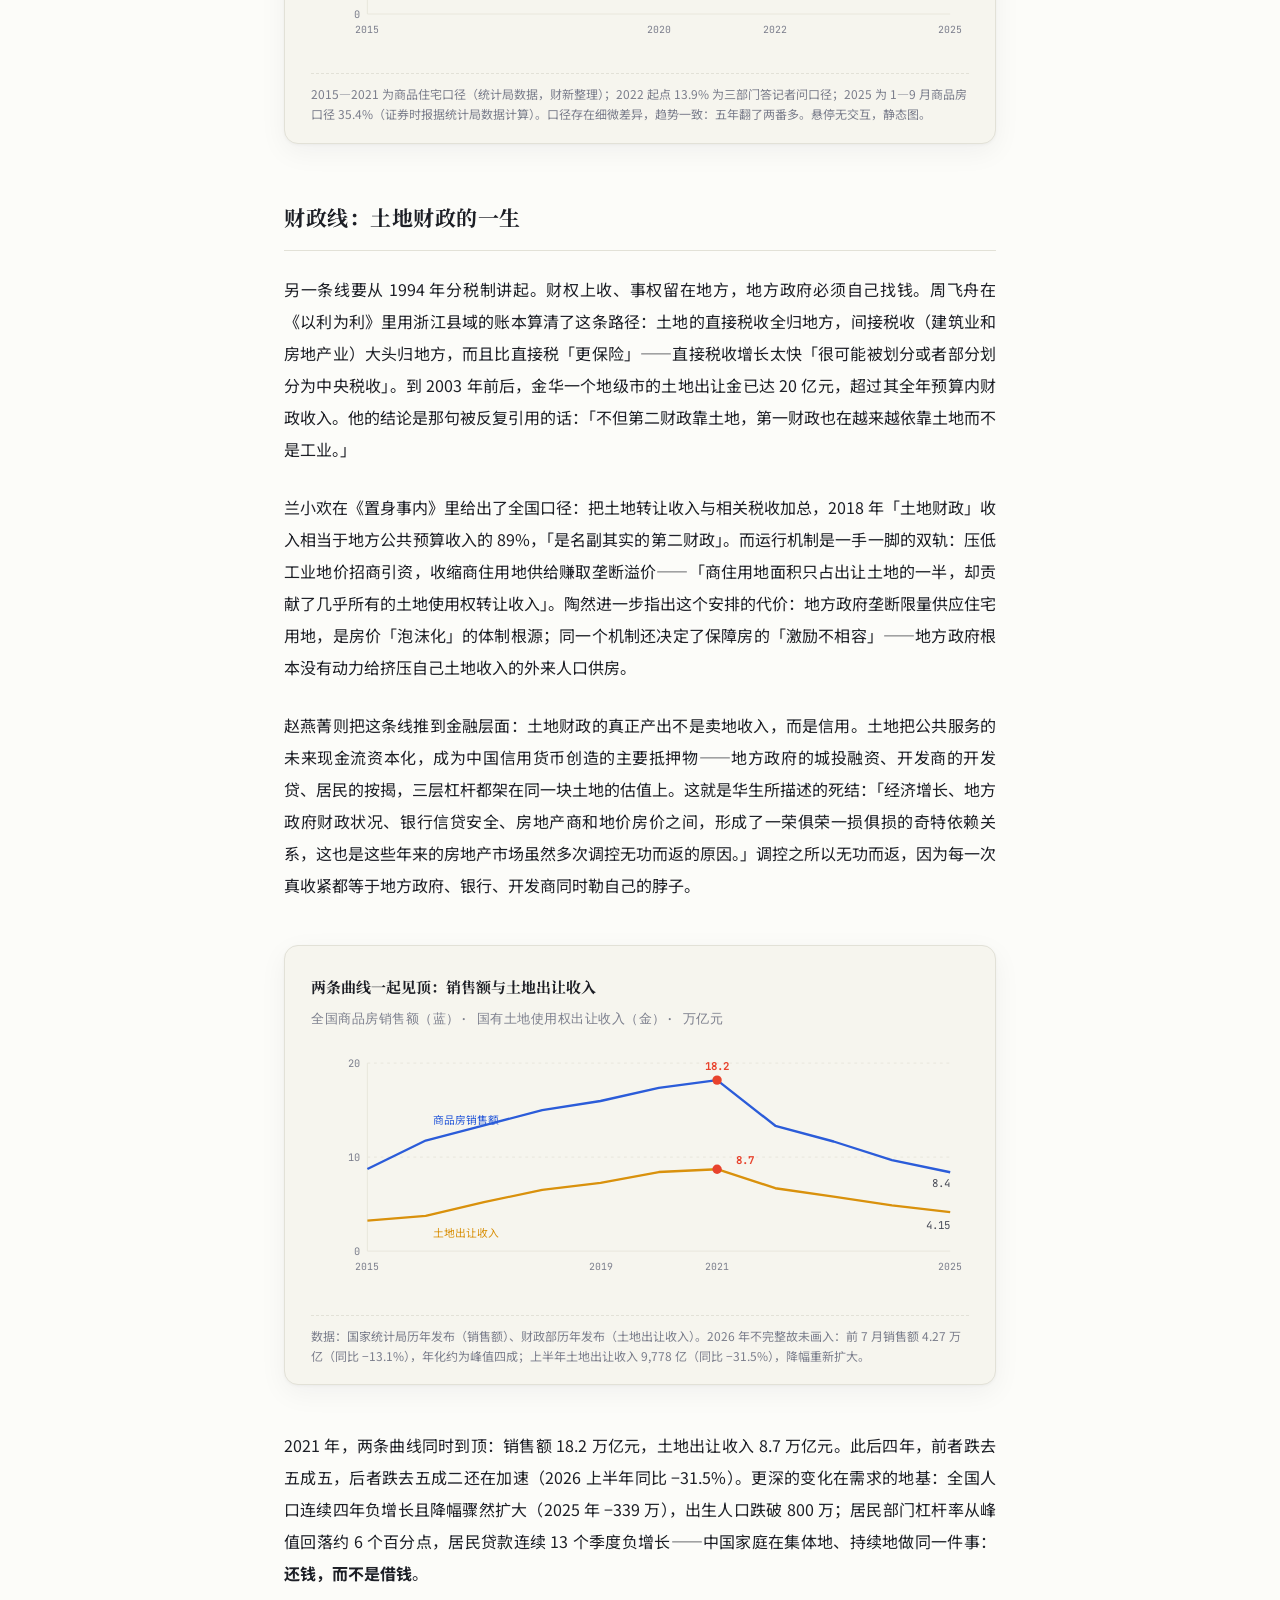
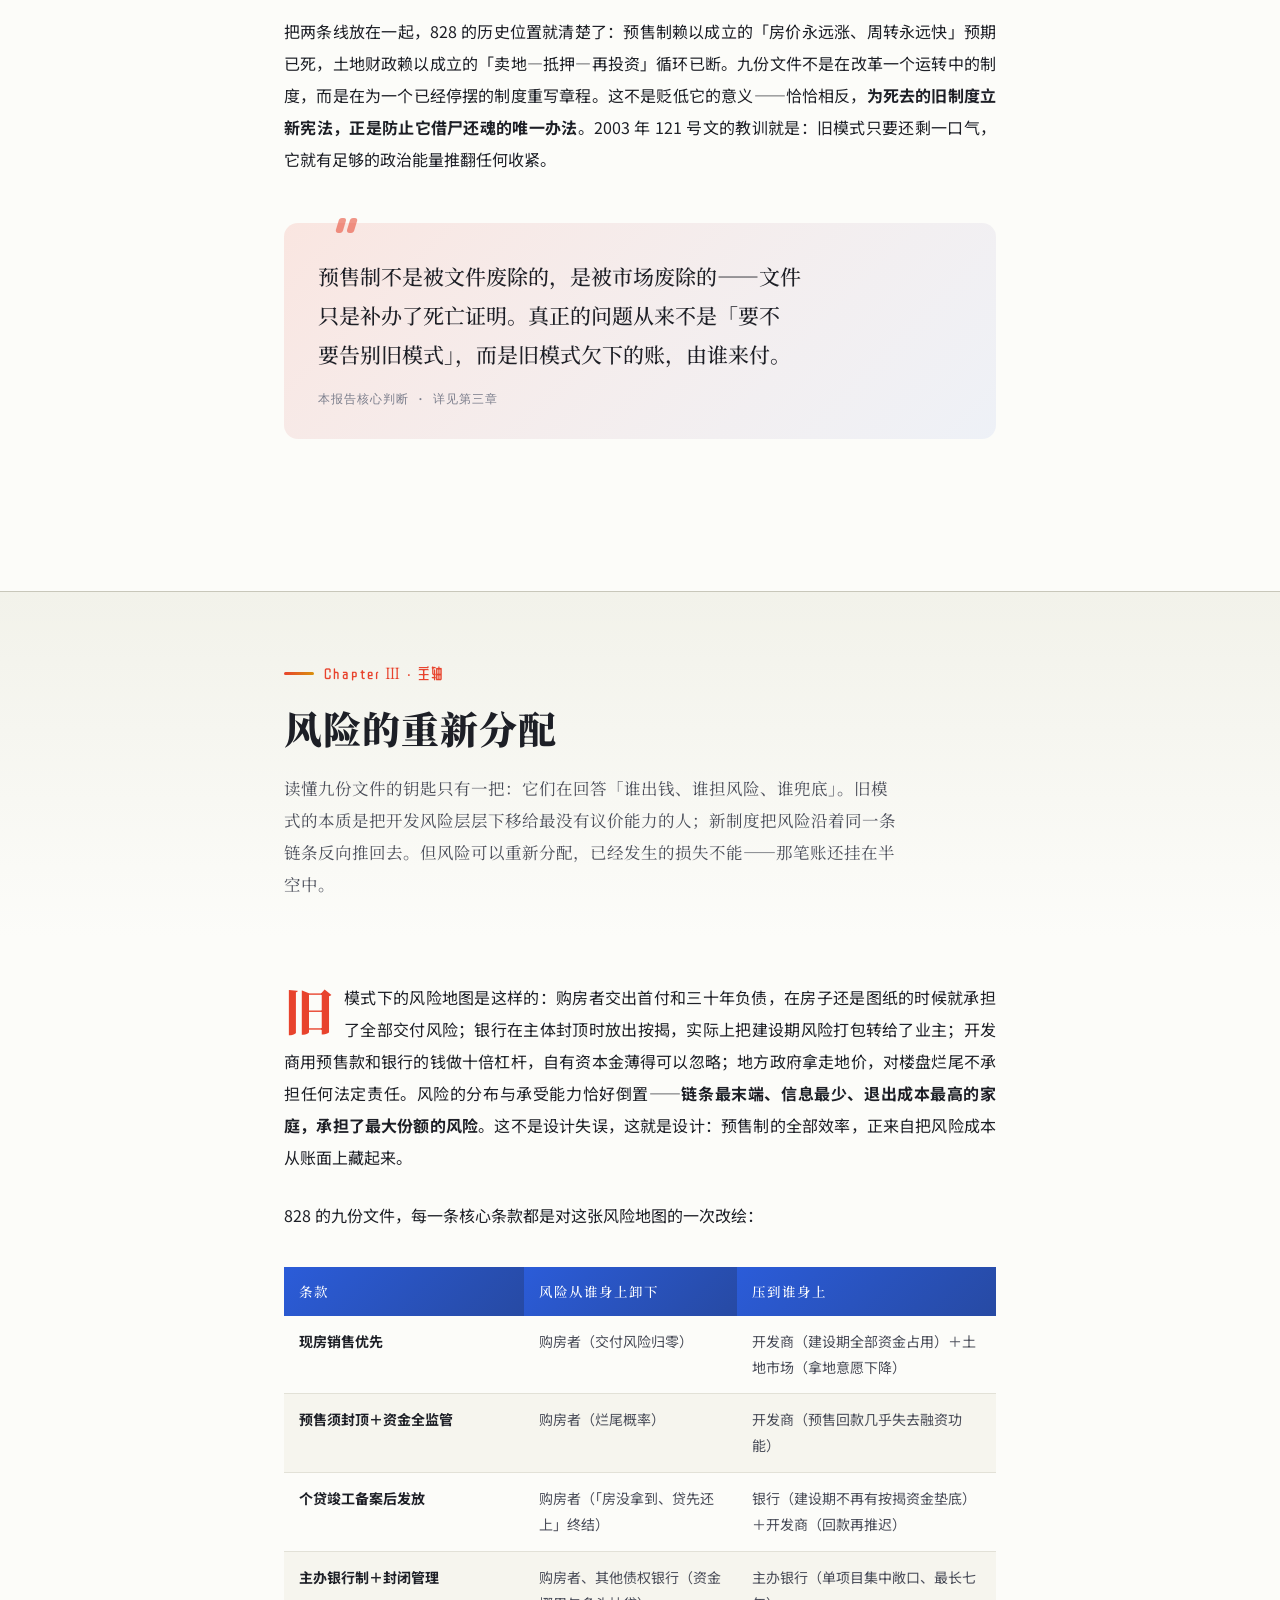
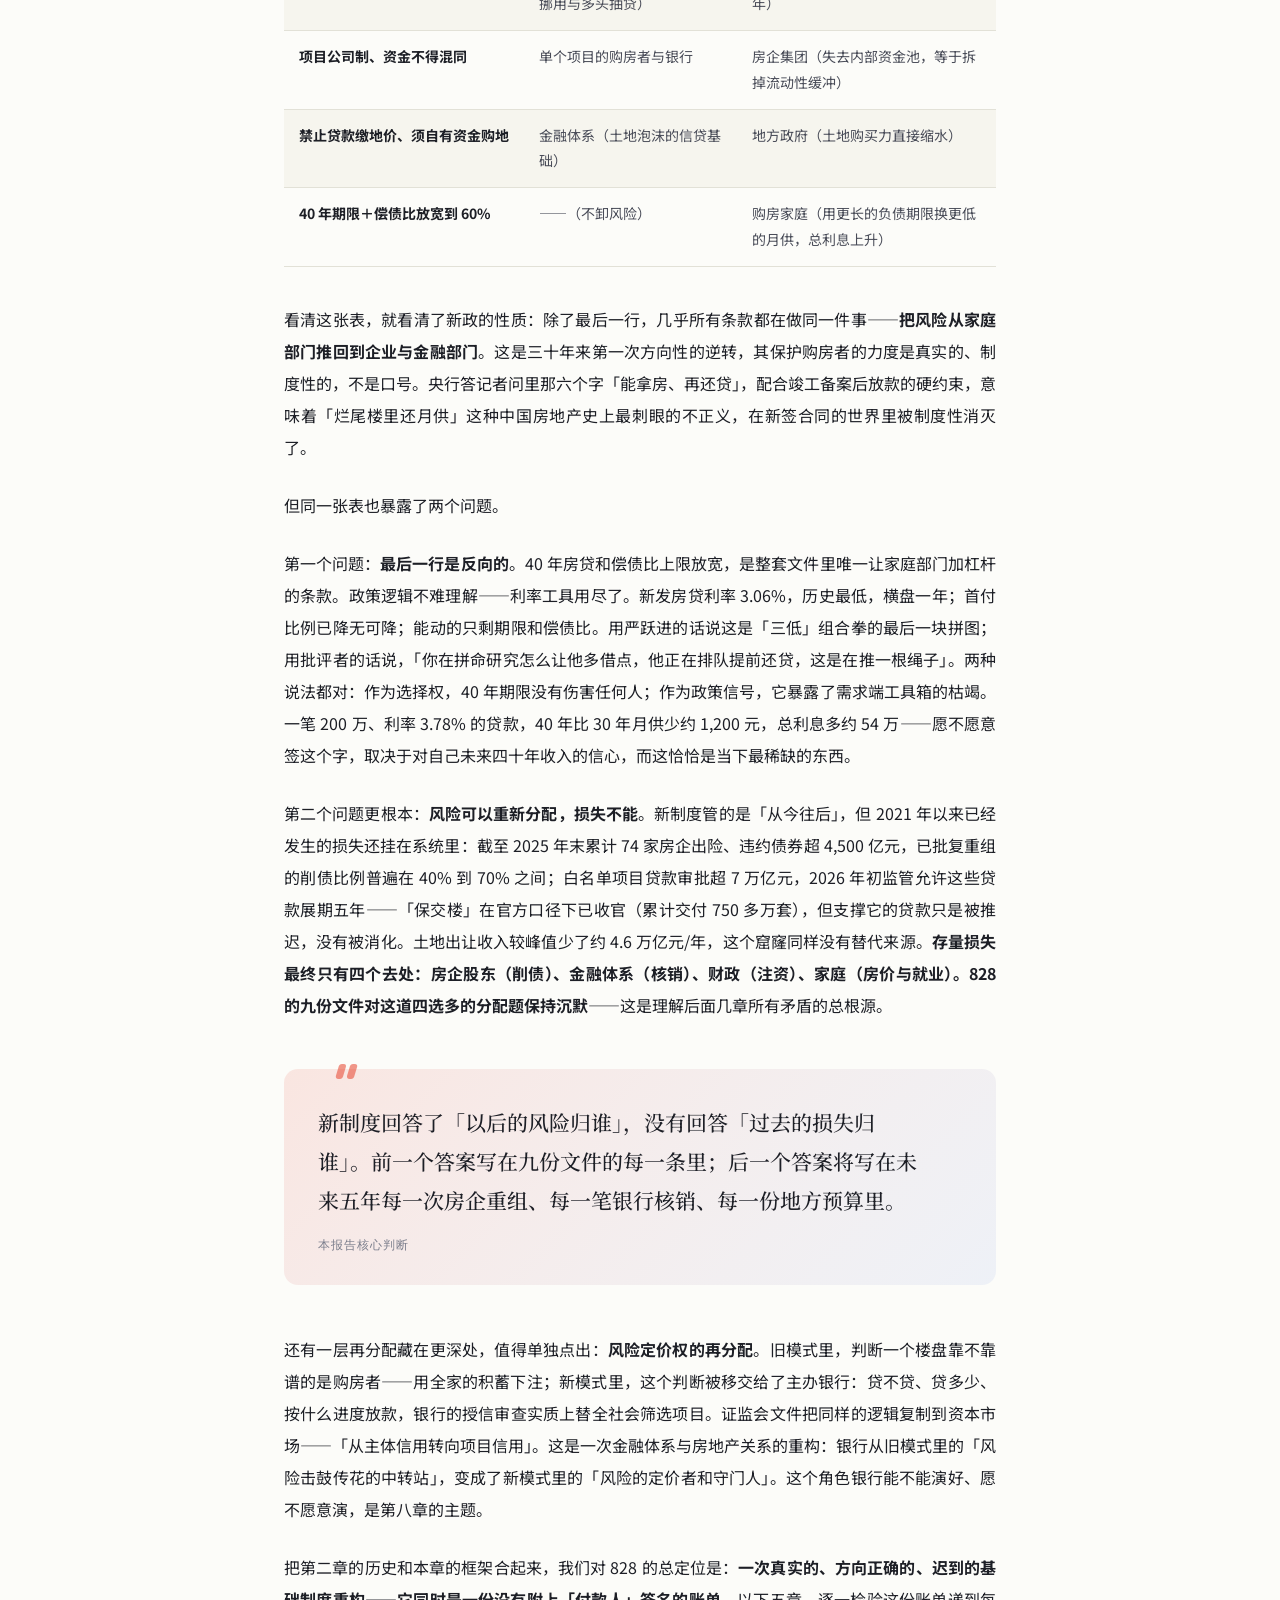
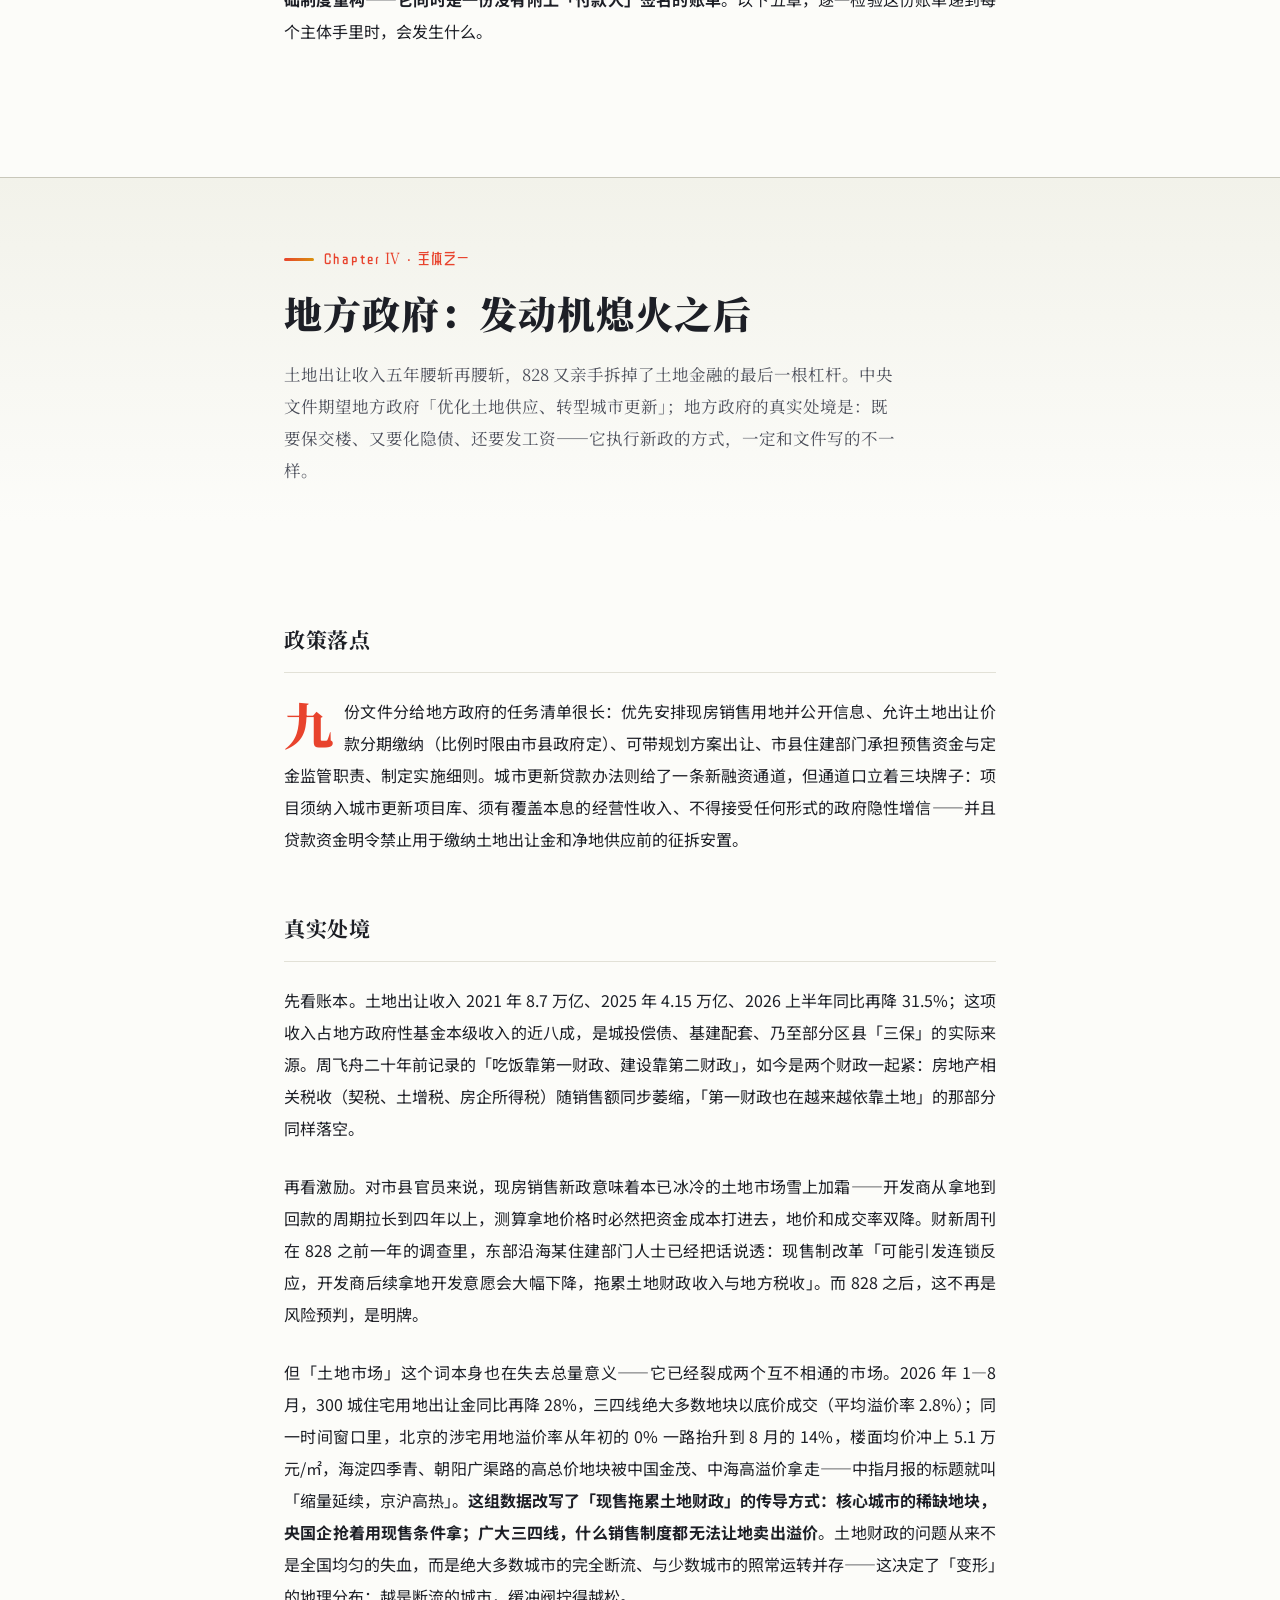
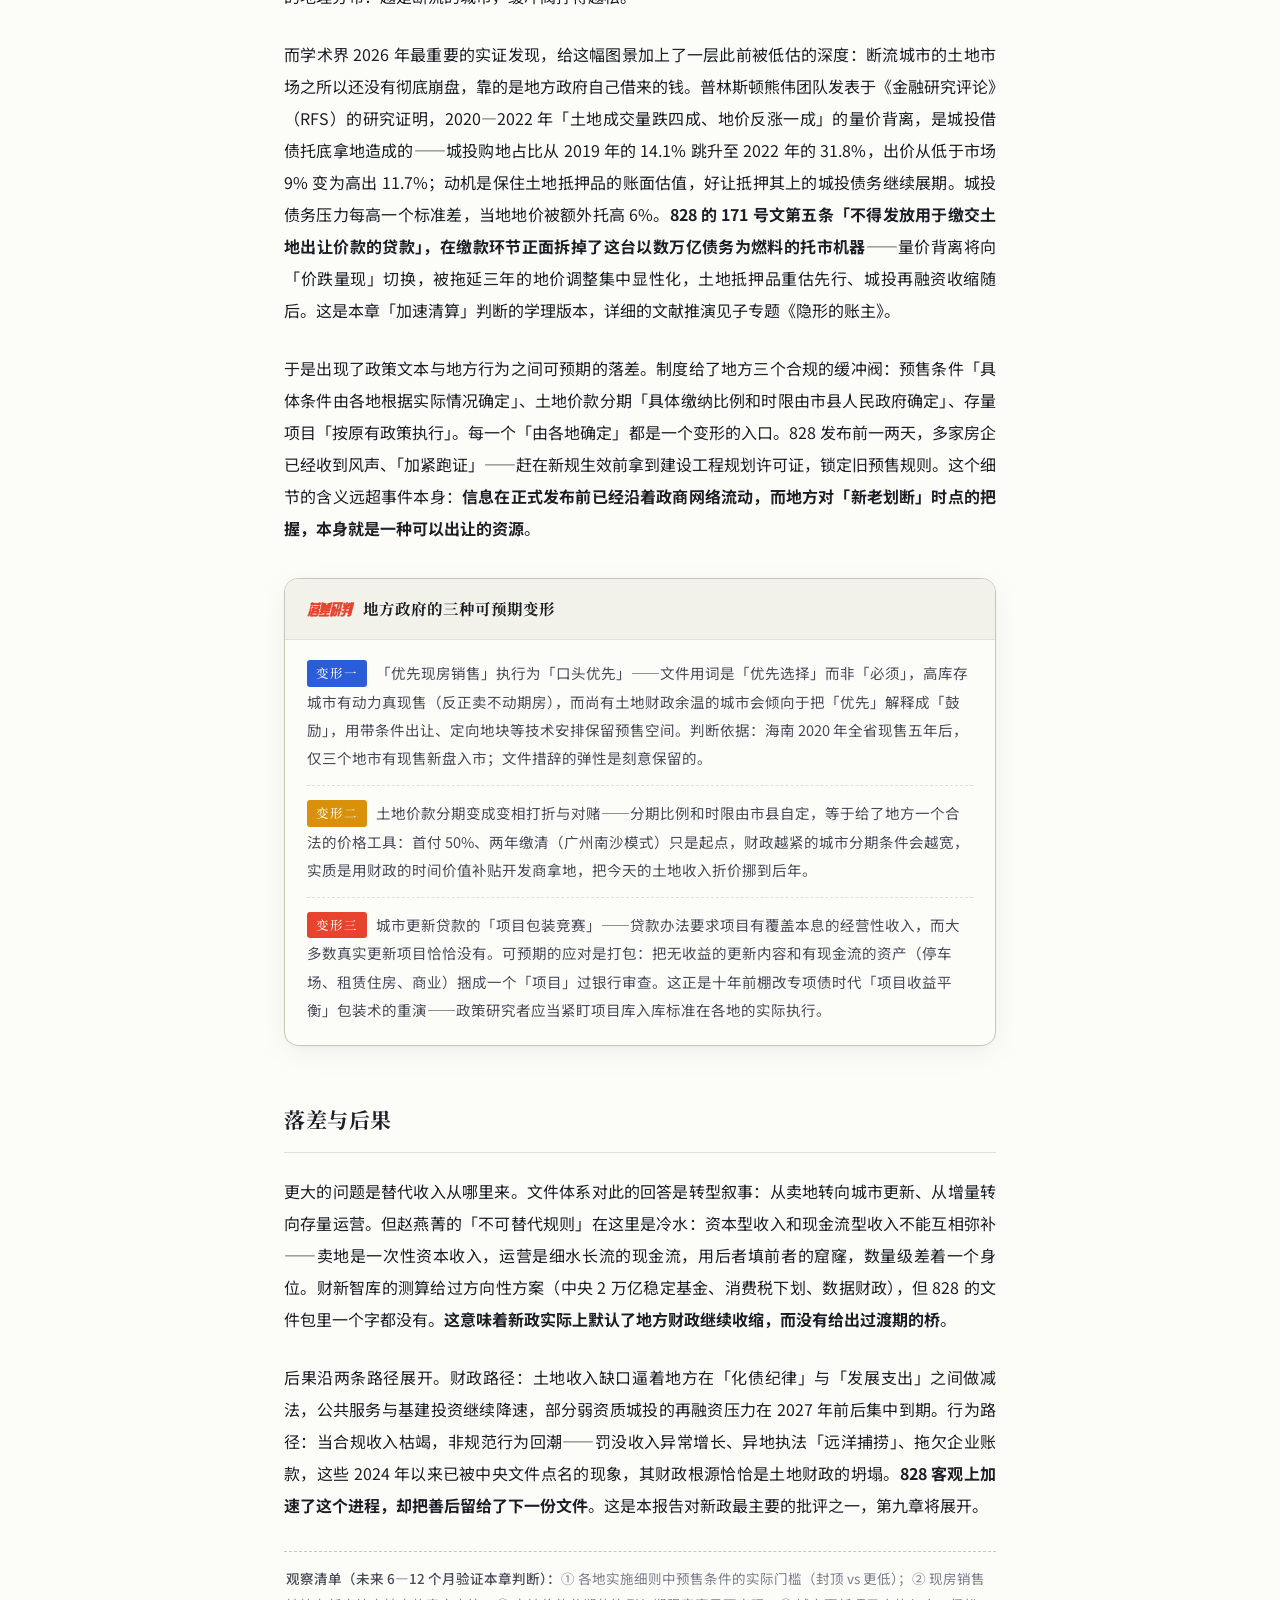
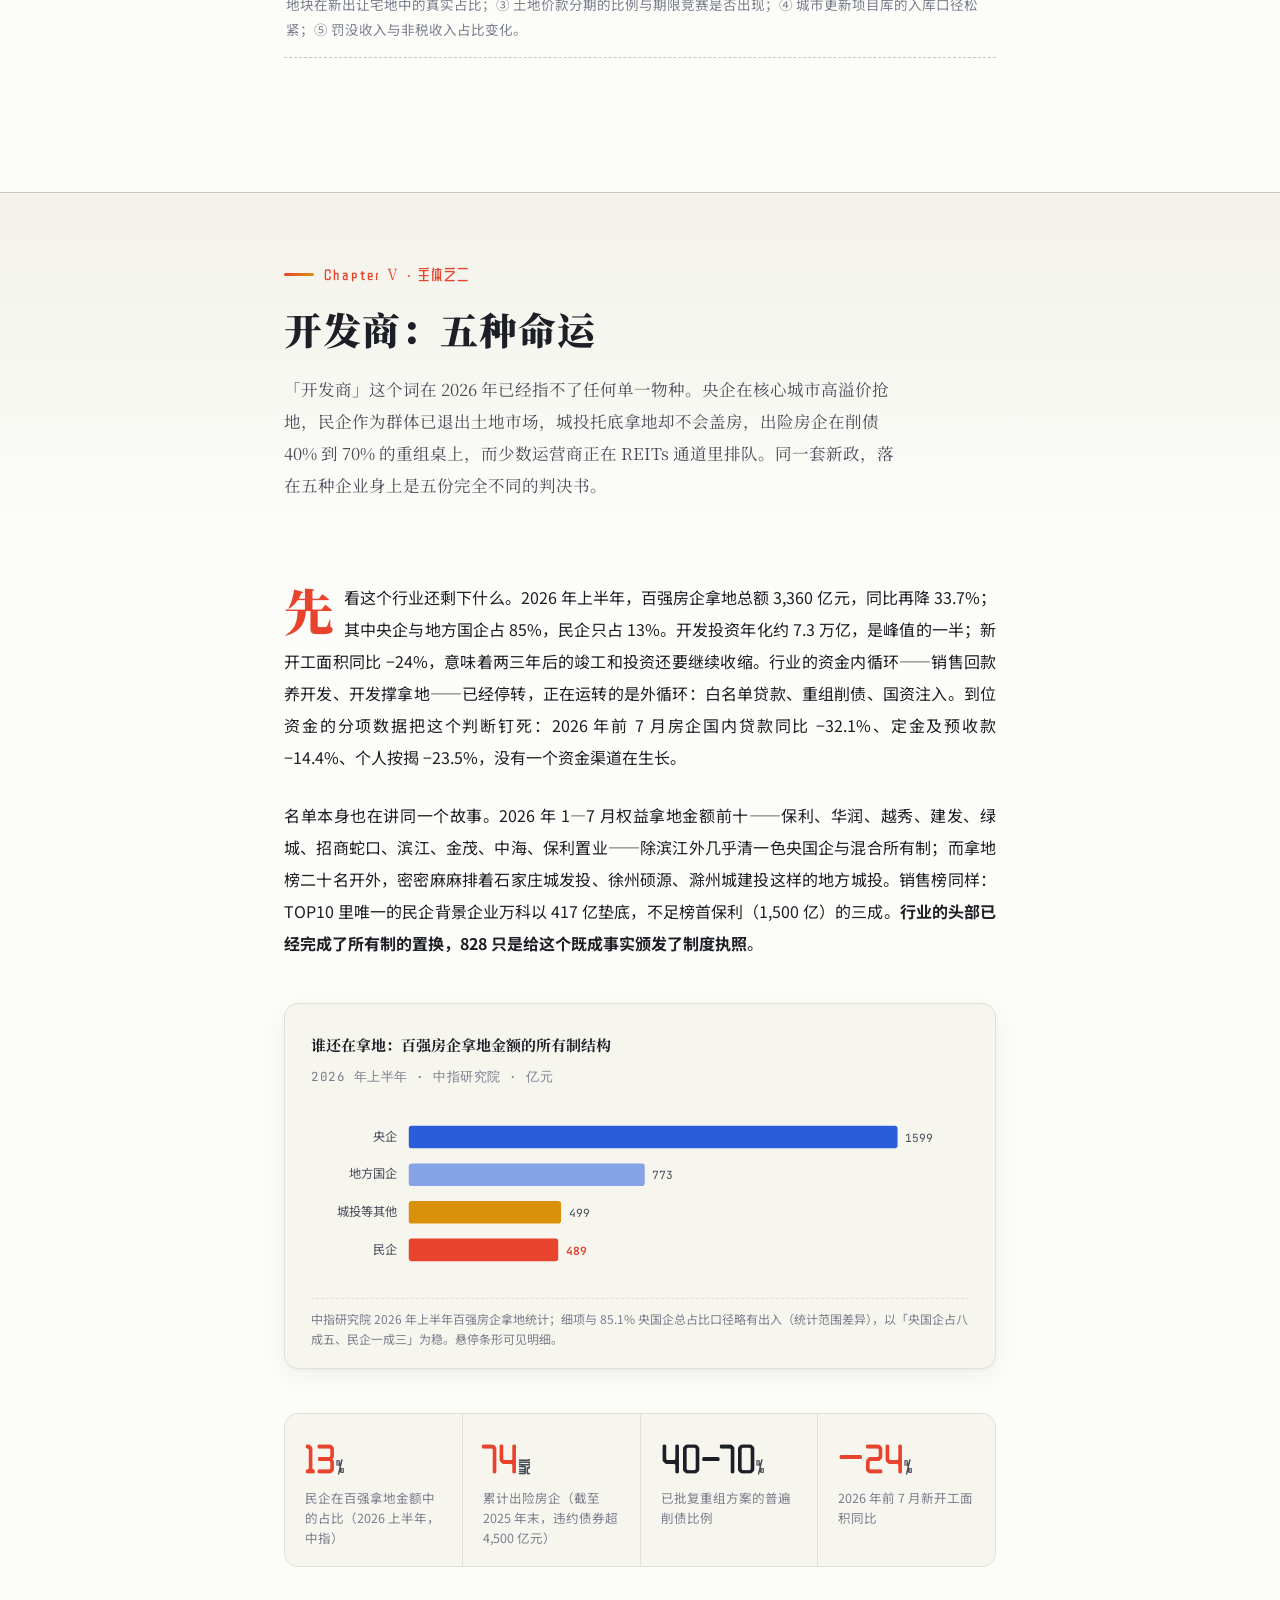
==== commit 5f34c307: "《纸屋》探索版上线：828 新政的四本账 沉浸式单页交互（docs/x/），与常规学术版并行的第二版本：  - 第〇幕 封面「文件雨」（Canvas 粒子①）＋ 废止红戳 - 第一幕 九十秒快闪：19" ====
--- a/docs/index.html
+++ b/docs/index.html
@@ -182,6 +182,26 @@
 }
 
 /* 档案编号章 */
+/* ===== 探索版入口：一张翻开的纸屋 ===== */
+.x-entry {
+  position: absolute; right: 42px; bottom: 70px; z-index: 5;
+  display: inline-flex; align-items: center; gap: 12px; text-decoration: none;
+  border: 1px solid var(--hairline-2); border-radius: 3px; background: var(--paper-panel);
+  padding: 11px 16px 11px 13px; color: var(--ink-2);
+  transition: border-color .35s, box-shadow .35s, transform .35s, background .35s;
+  box-shadow: 0 1px 2px rgba(20,22,30,.05);
+}
+.x-entry:hover { border-color: var(--seal); color: var(--ink); transform: translateY(-2px); box-shadow: 0 10px 26px rgba(20,22,30,.1); }
+.x-entry svg { width: 30px; height: 26px; flex: 0 0 auto; overflow: visible; }
+.x-entry svg .roof { transform-origin: 15px 13px; transition: transform .5s cubic-bezier(.2,.9,.3,1); }
+.x-entry:hover svg .roof { transform: rotate(-24deg) translateY(-1px); }
+.x-entry svg .wall { transition: opacity .4s; }
+.x-entry .lbl { display: block; line-height: 1.45; }
+.x-entry .lbl b { display: block; font-family: var(--serif); font-size: 13.5px; font-weight: 700; color: var(--ink); letter-spacing: .5px; }
+.x-entry .lbl span { display: block; font-family: var(--mono); font-size: 10px; letter-spacing: 1.6px; color: var(--ink-3); margin-top: 3px; }
+@media (max-width: 720px) {
+  .x-entry { position: static; margin: 26px 24px 0; }
+}
 .file-stamp {
   position: absolute;
   top: 42px;
@@ -852,6 +872,13 @@
       <span>housing-policy-watch</span>
     </div>
   </div>
+  <a class="x-entry" href="x/index.html">
+    <svg viewBox="0 0 30 26" fill="none" stroke="currentColor" stroke-width="1.4" stroke-linejoin="round" aria-hidden="true">
+      <g class="roof"><path d="M3 13 L15 3 L27 13 Z" fill="var(--seal-soft)" stroke="var(--seal)"/></g>
+      <g class="wall"><rect x="6.5" y="13" width="17" height="10.5" stroke="currentColor"/><path d="M6.5 17H23.5M6.5 20.2H23.5" stroke="var(--hairline-2)" stroke-width="1"/></g>
+    </svg>
+    <span class="lbl"><b>探索版：走进账本宇宙</b><span>《纸屋》· 15 分钟 · 四条角色线</span></span>
+  </a>
 </header>
 
 <!-- ================= 目录 ================= -->
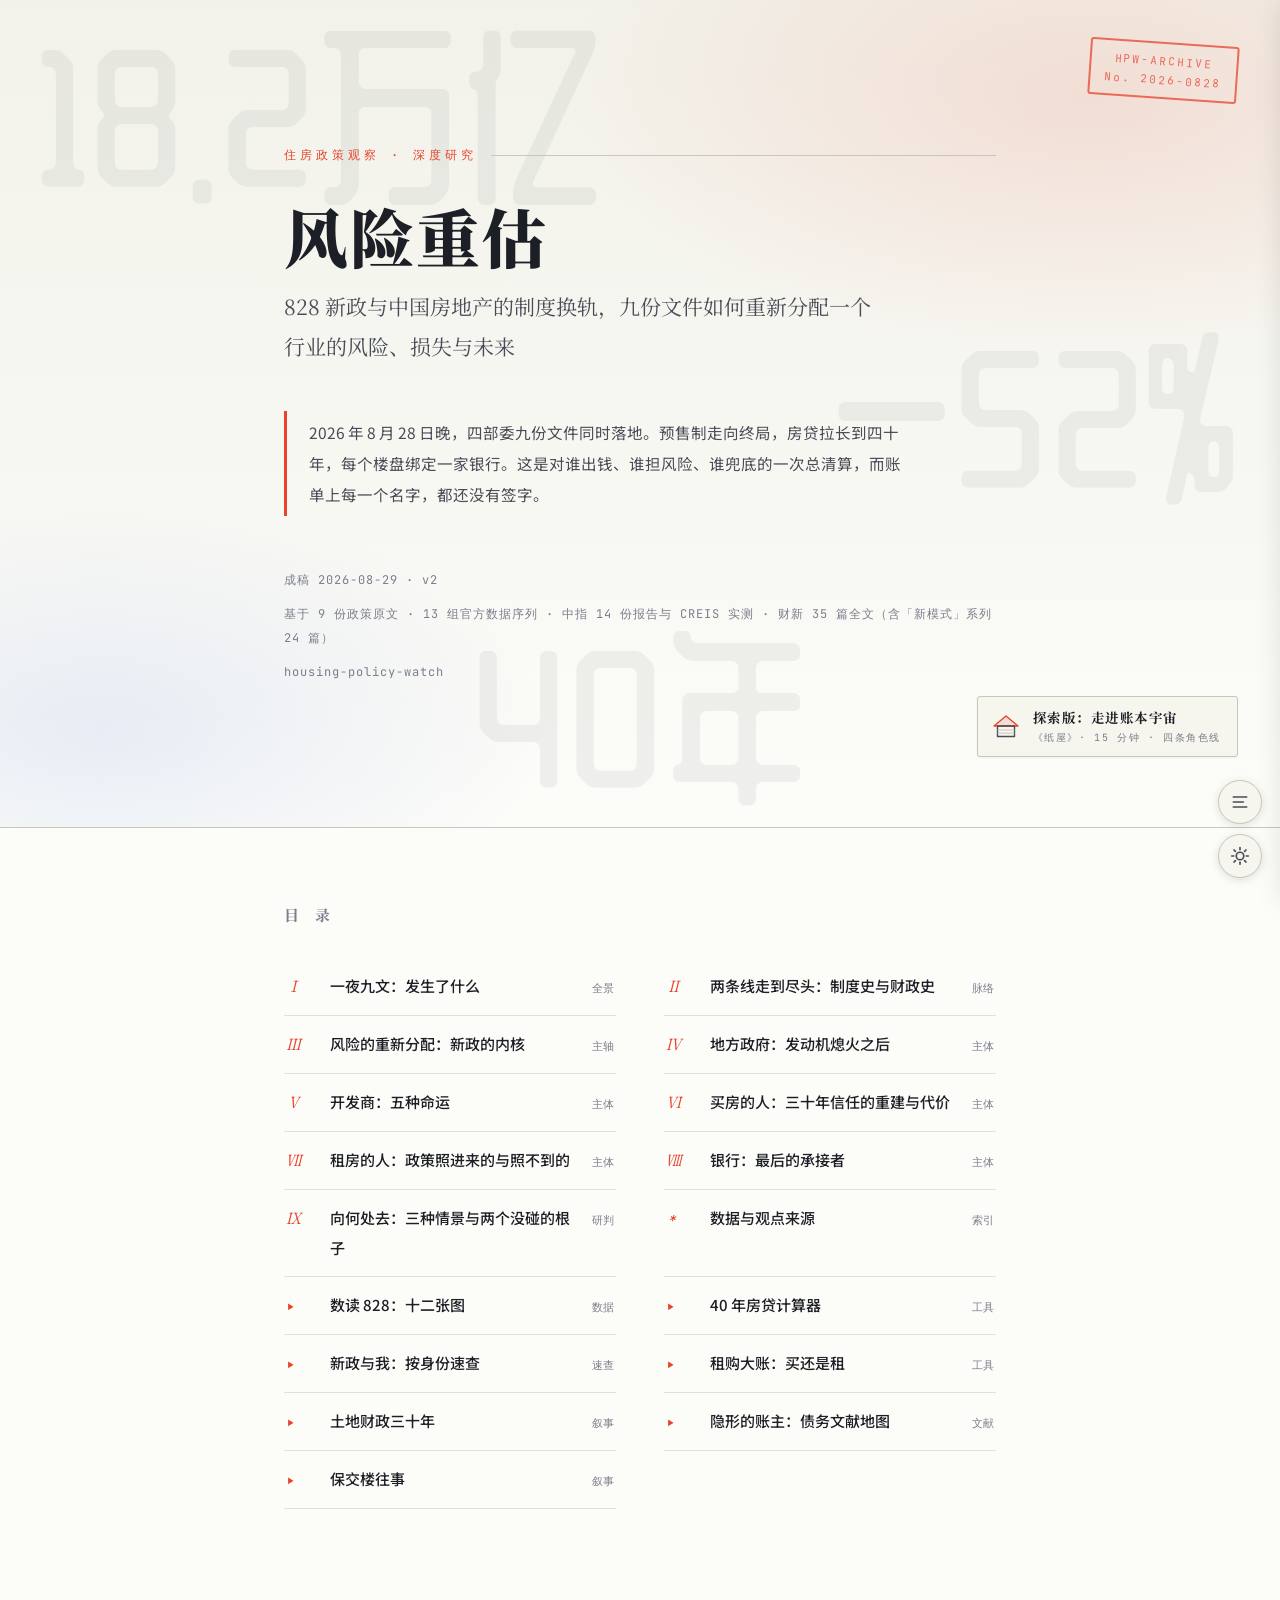
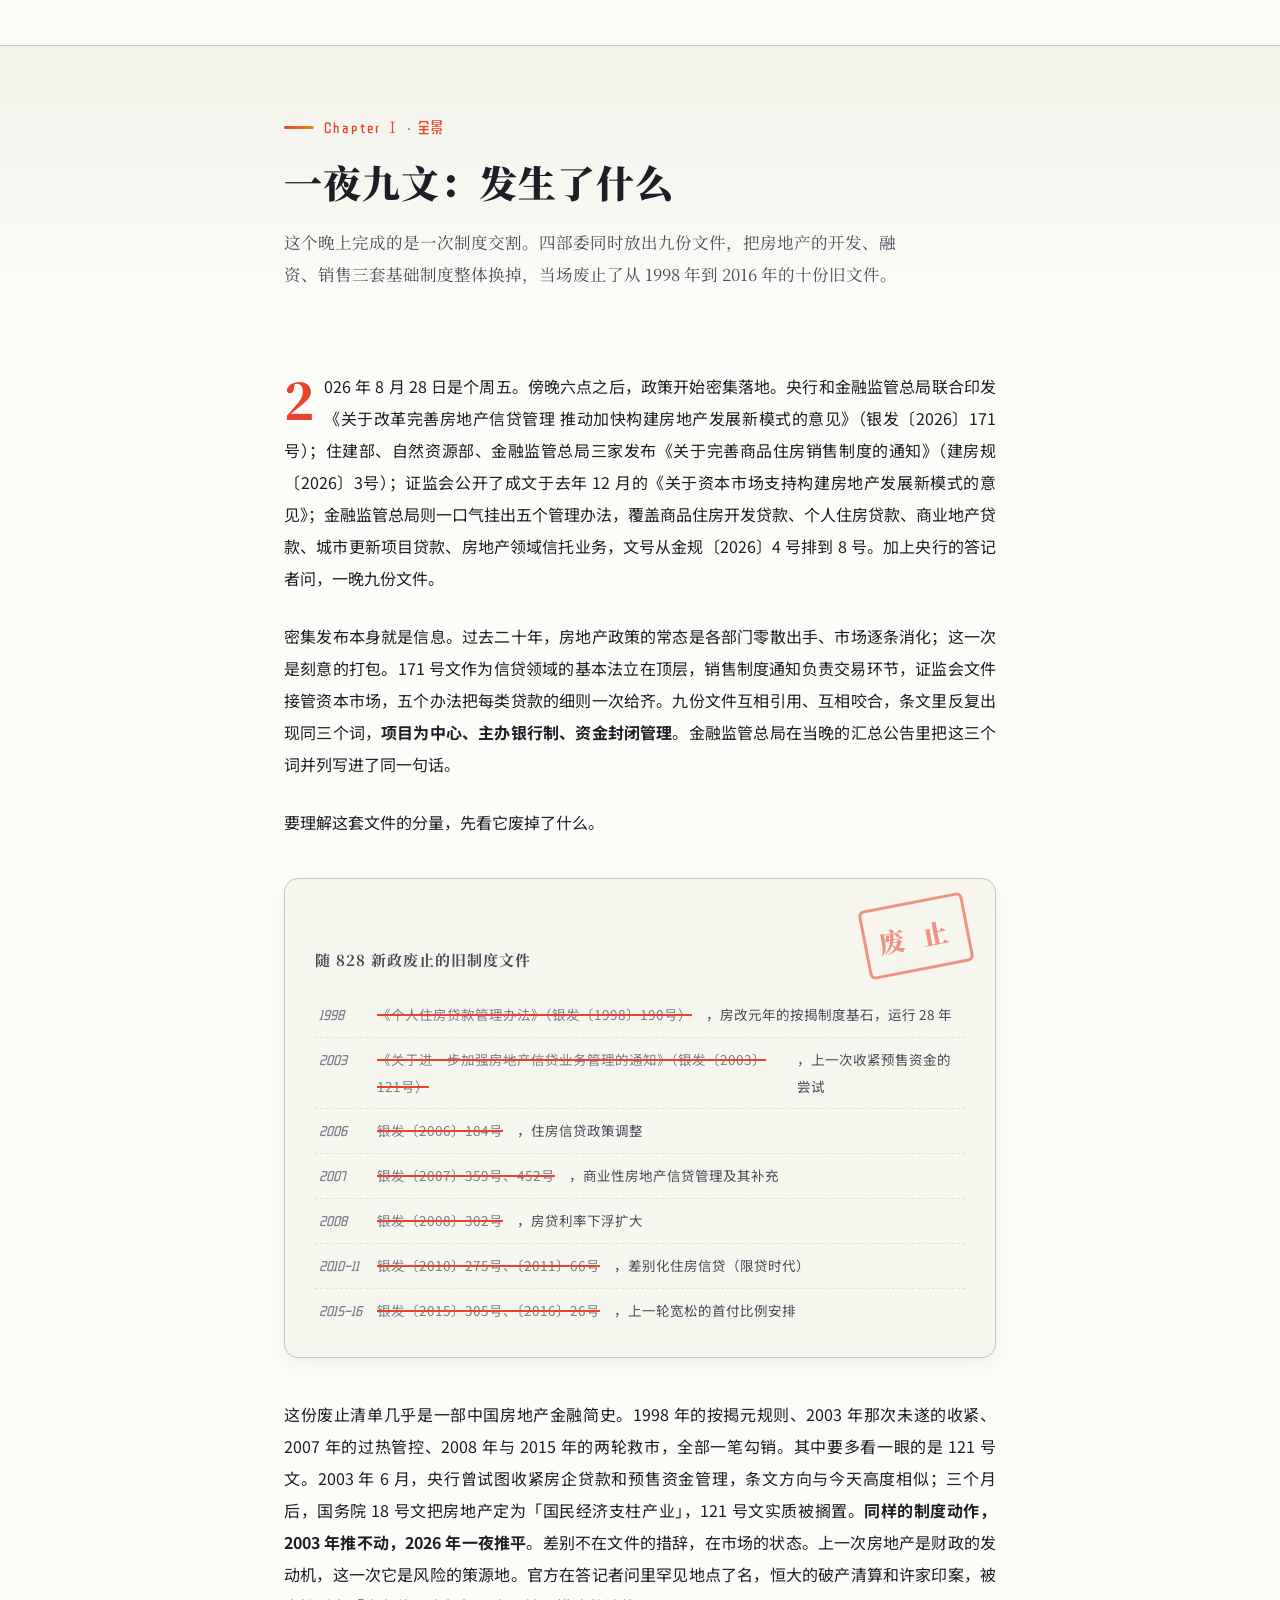
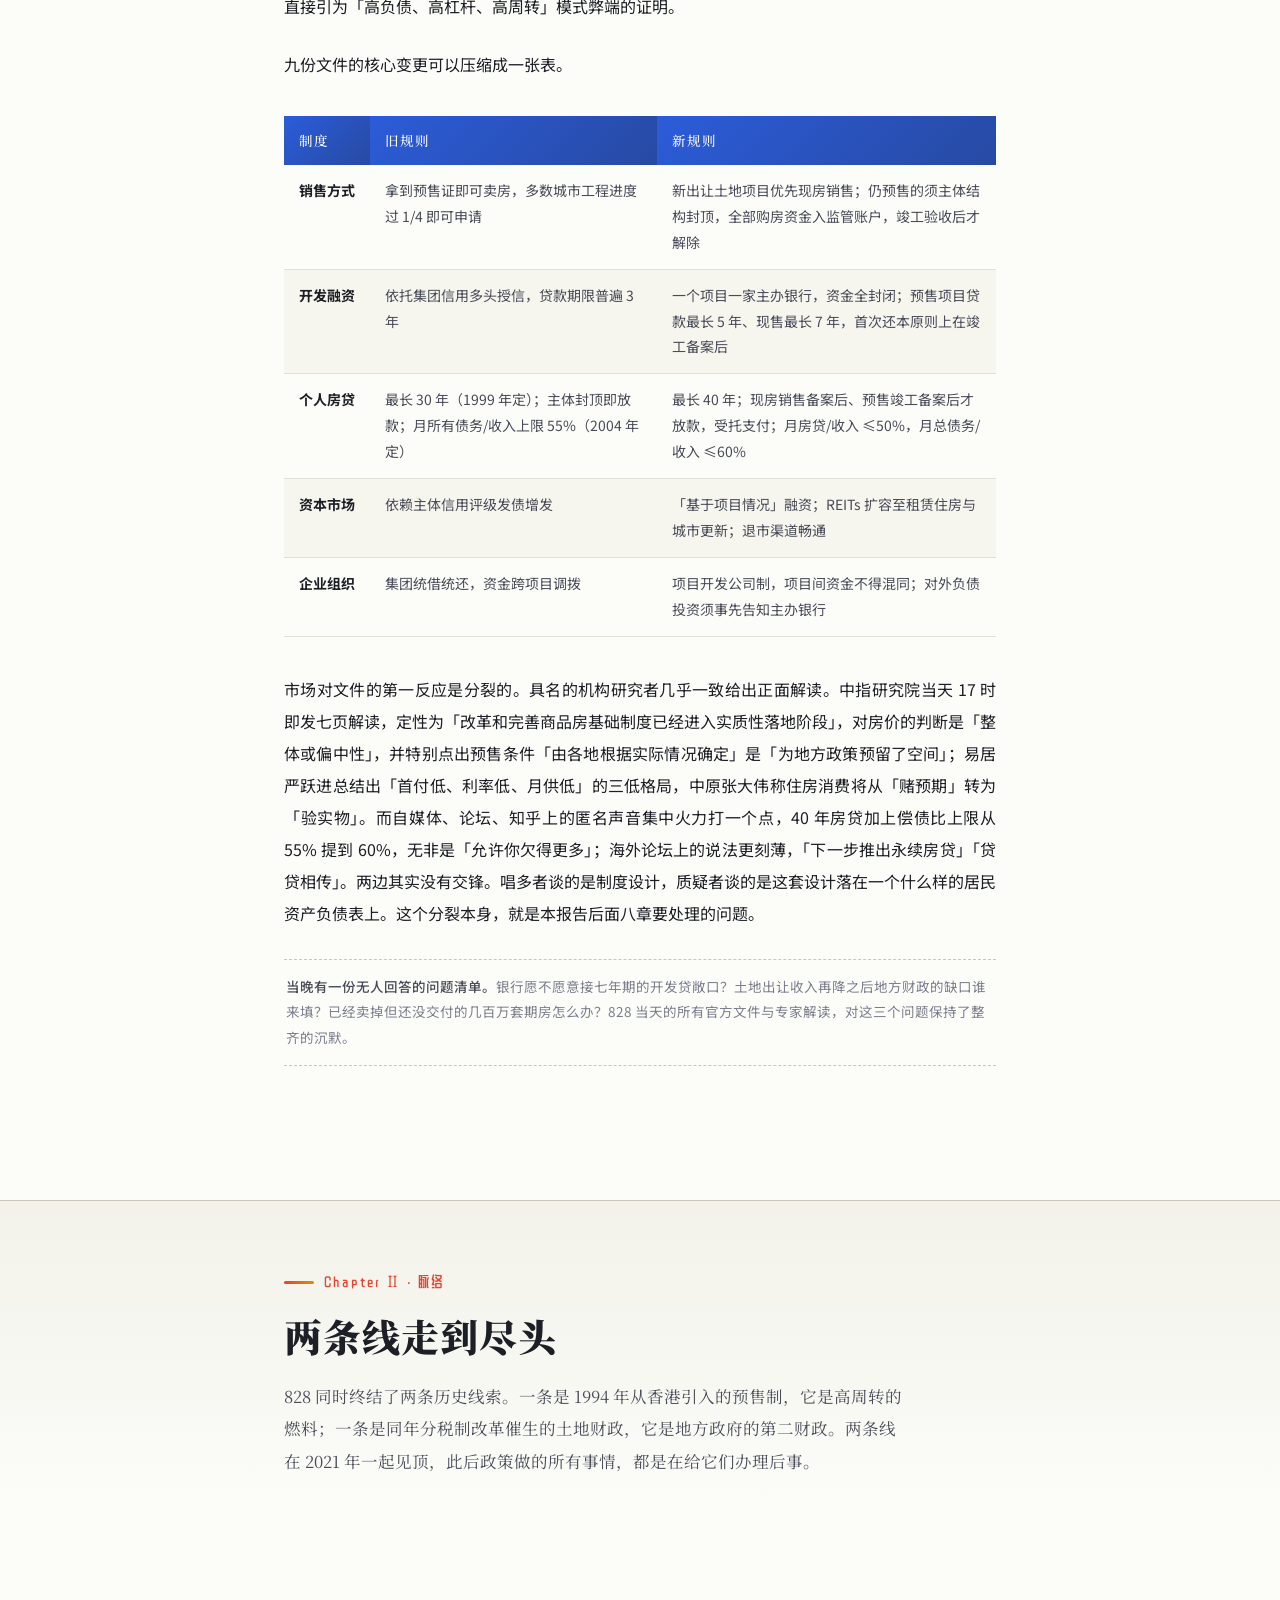
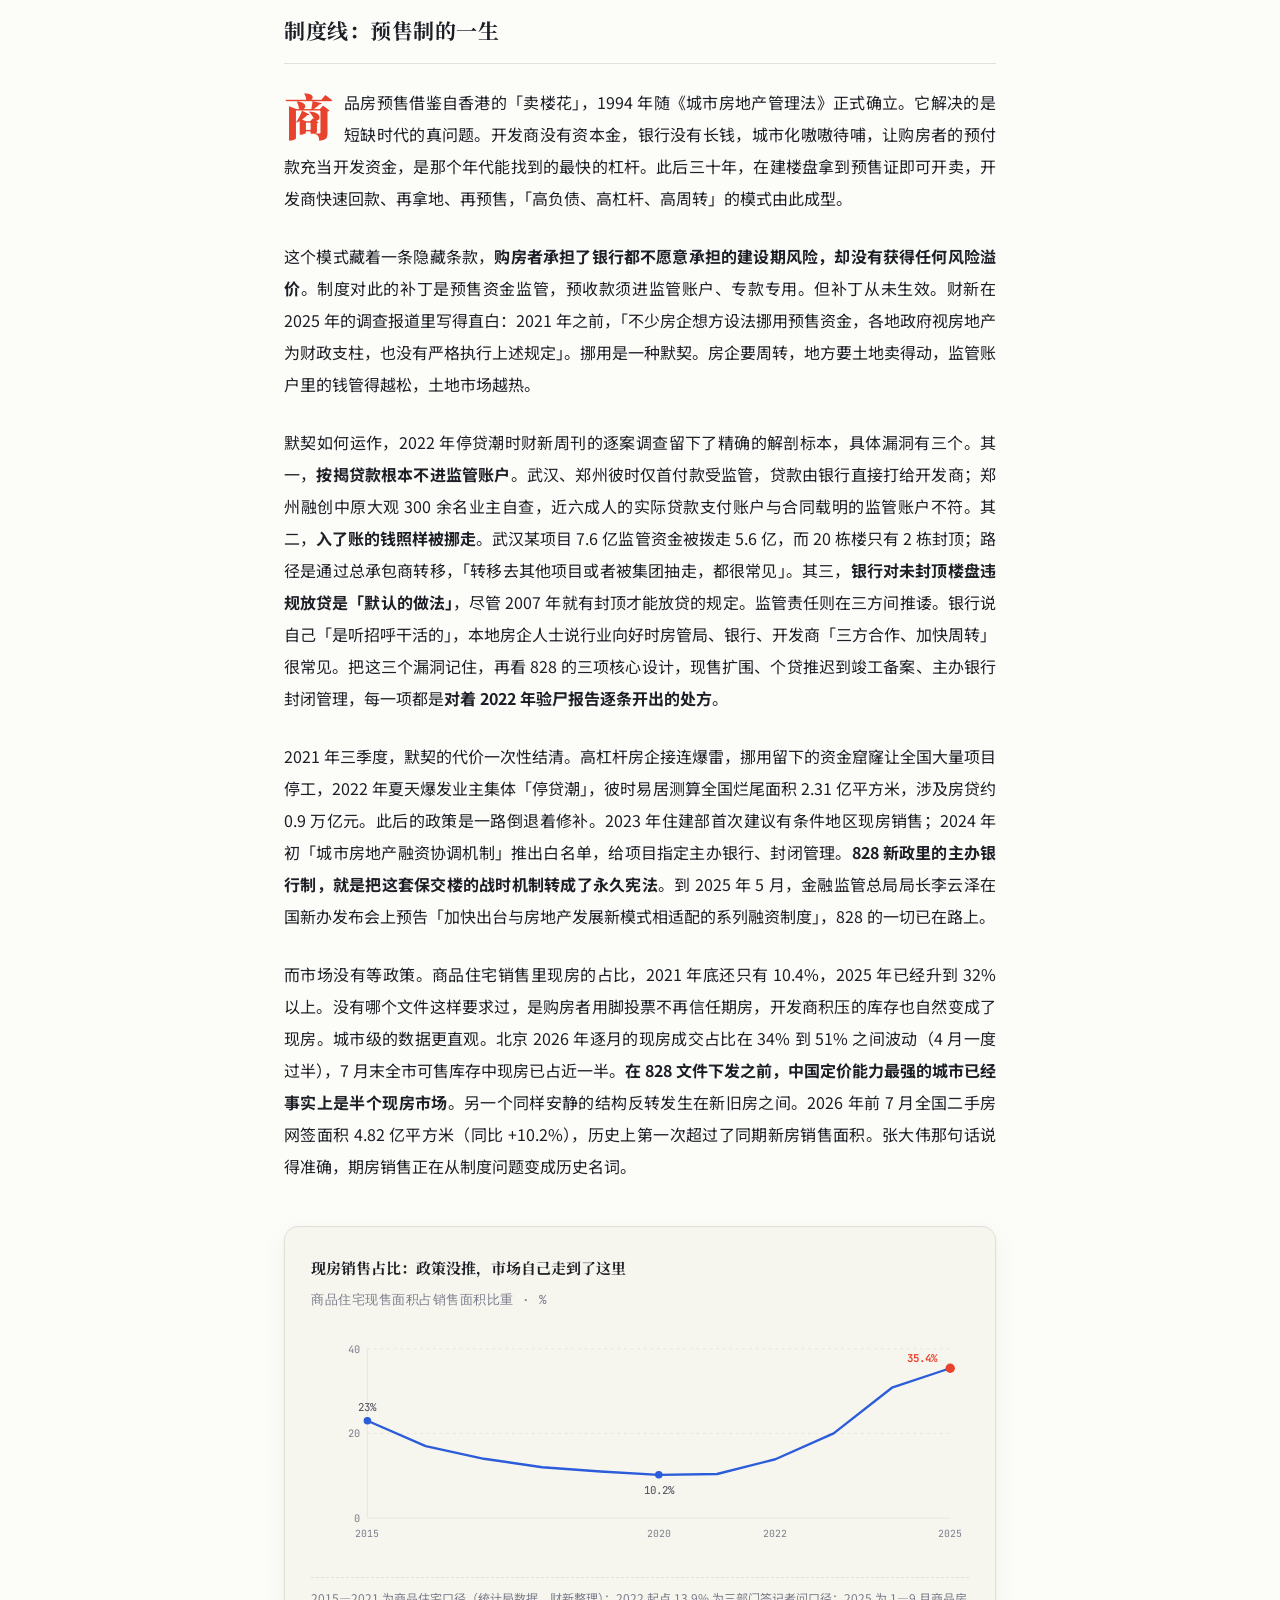
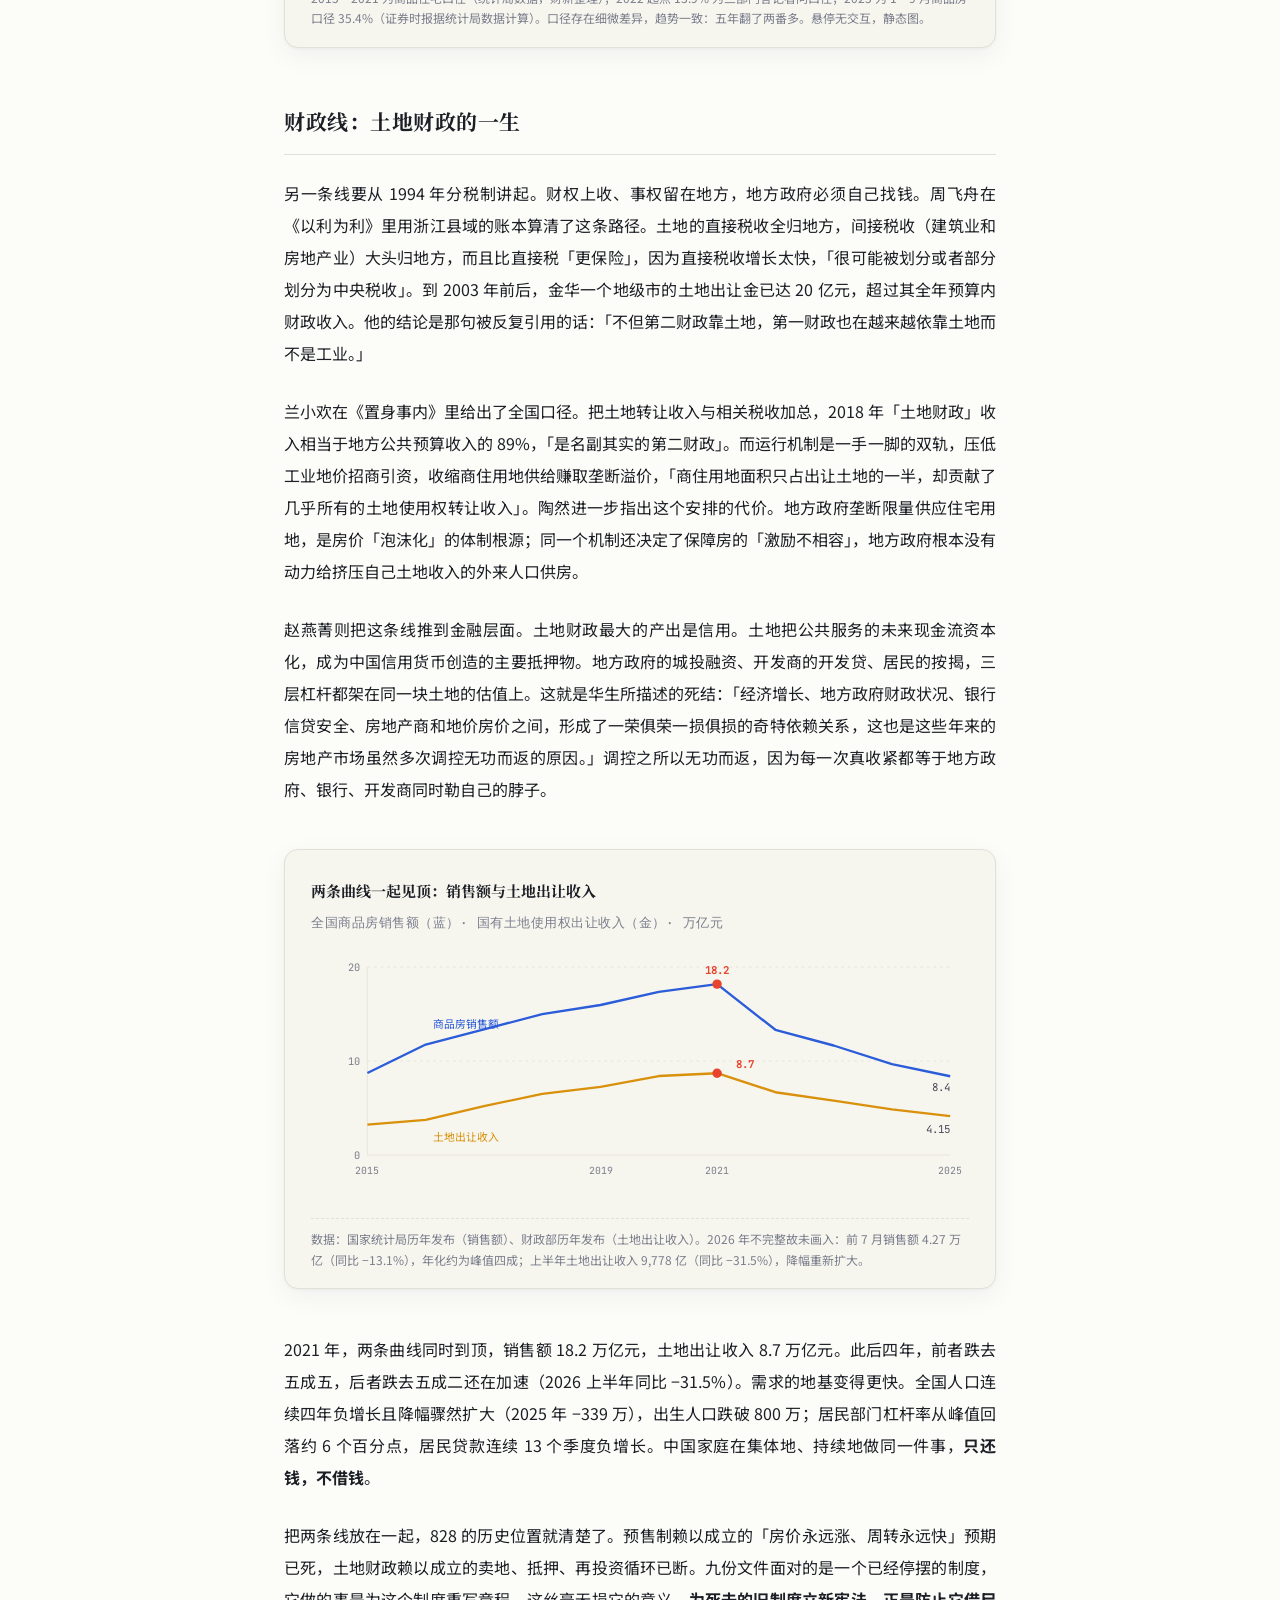
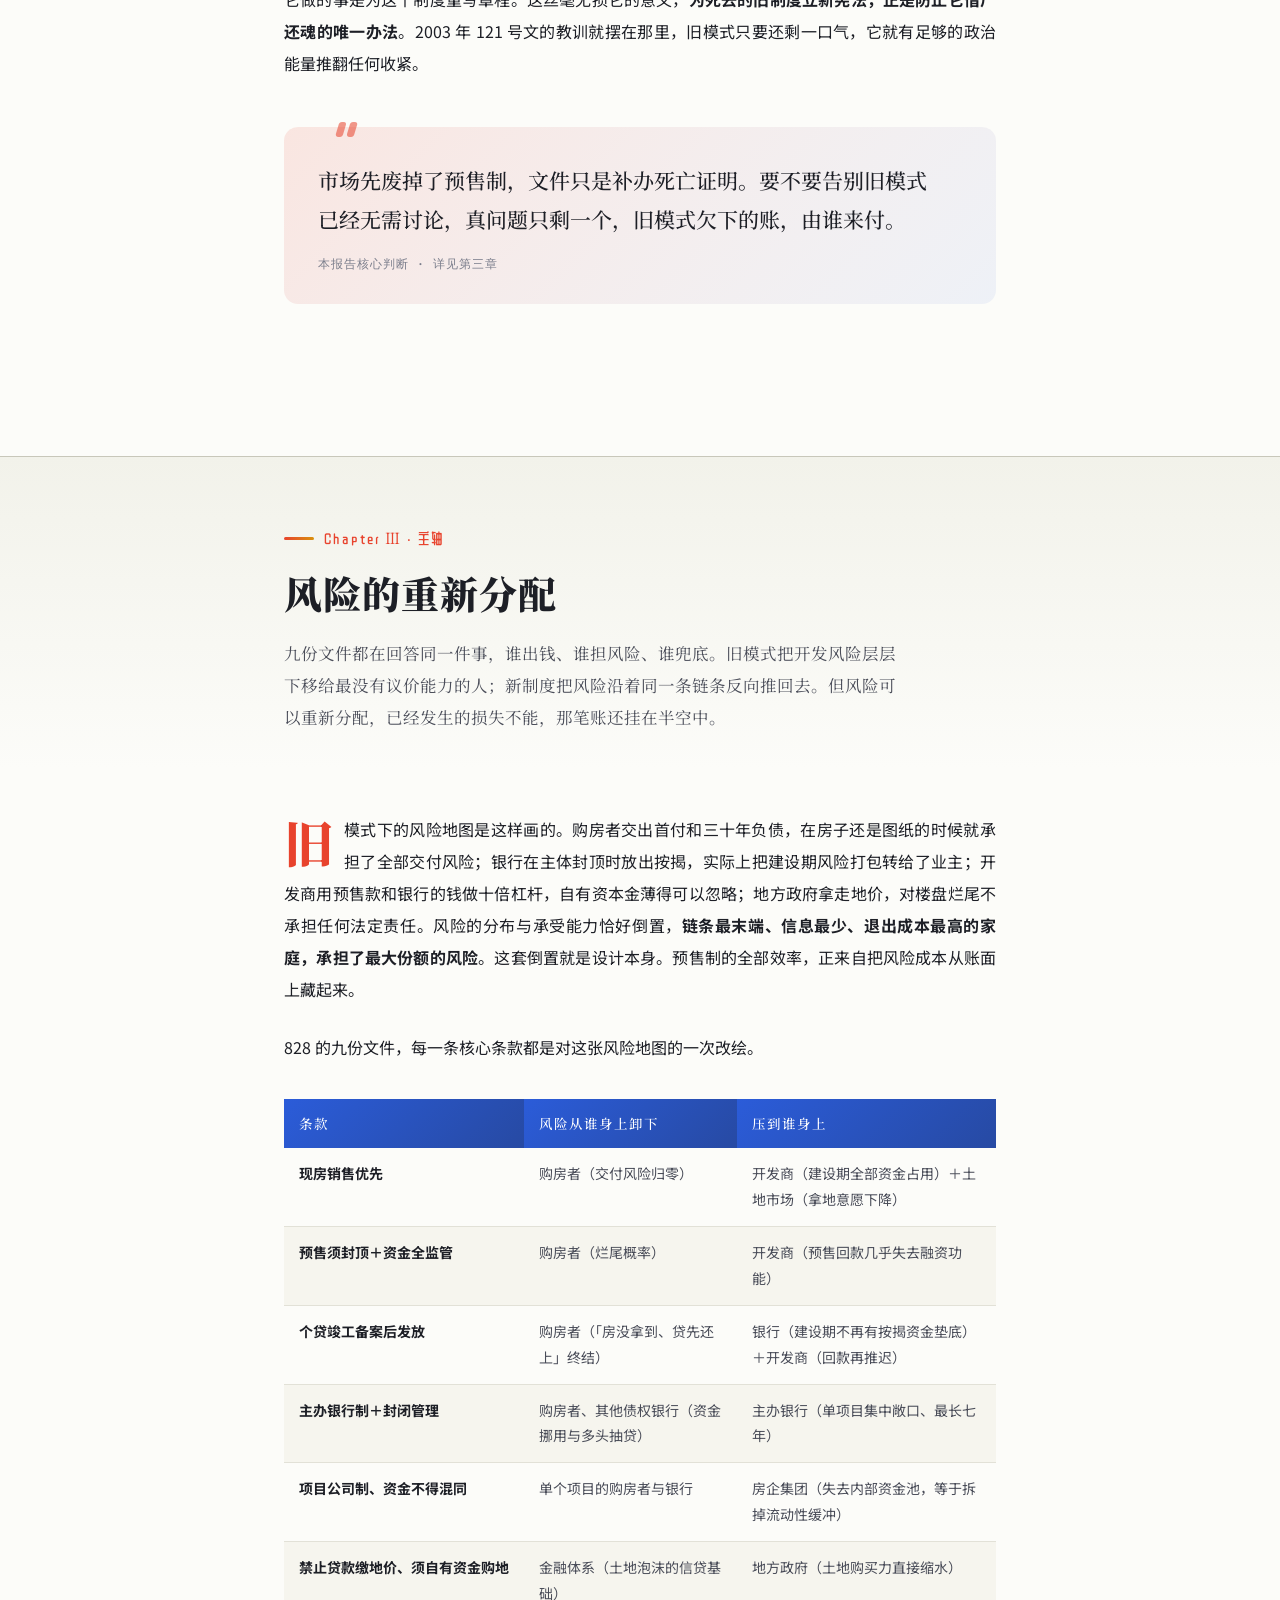
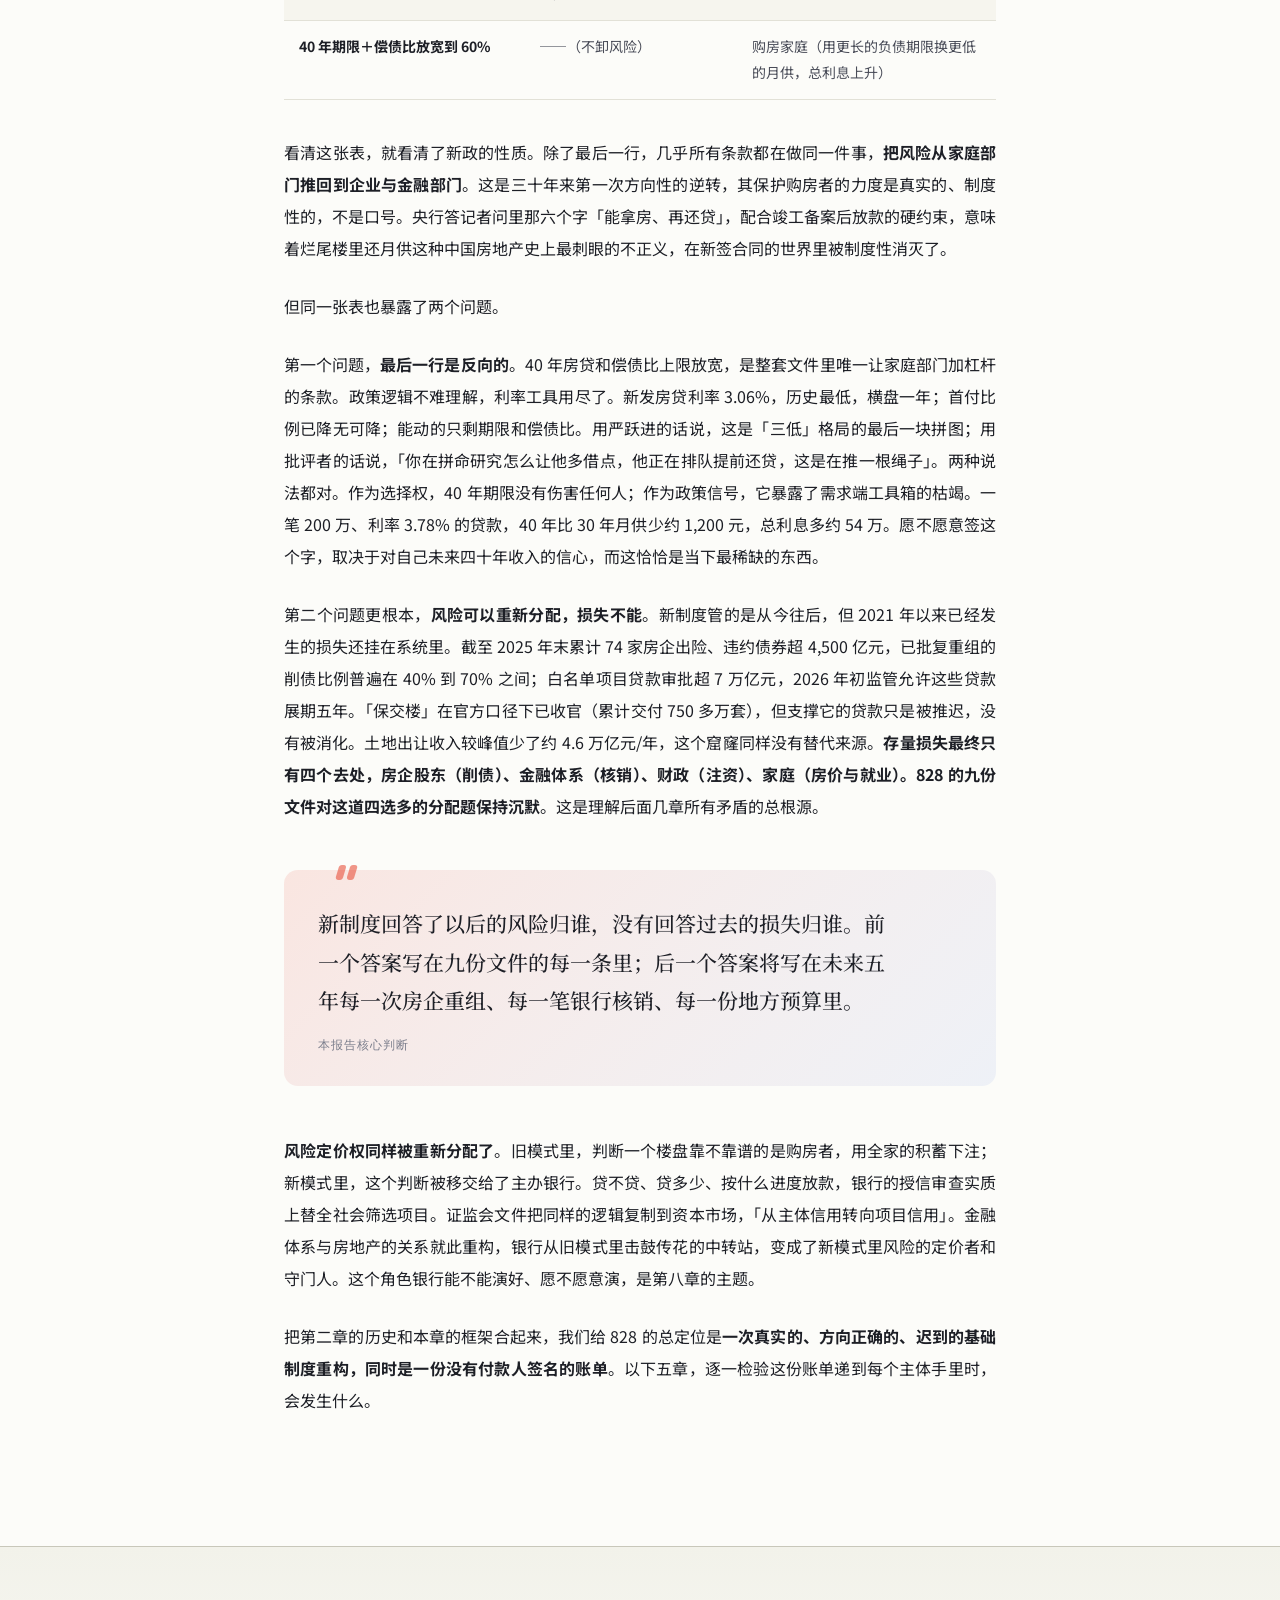
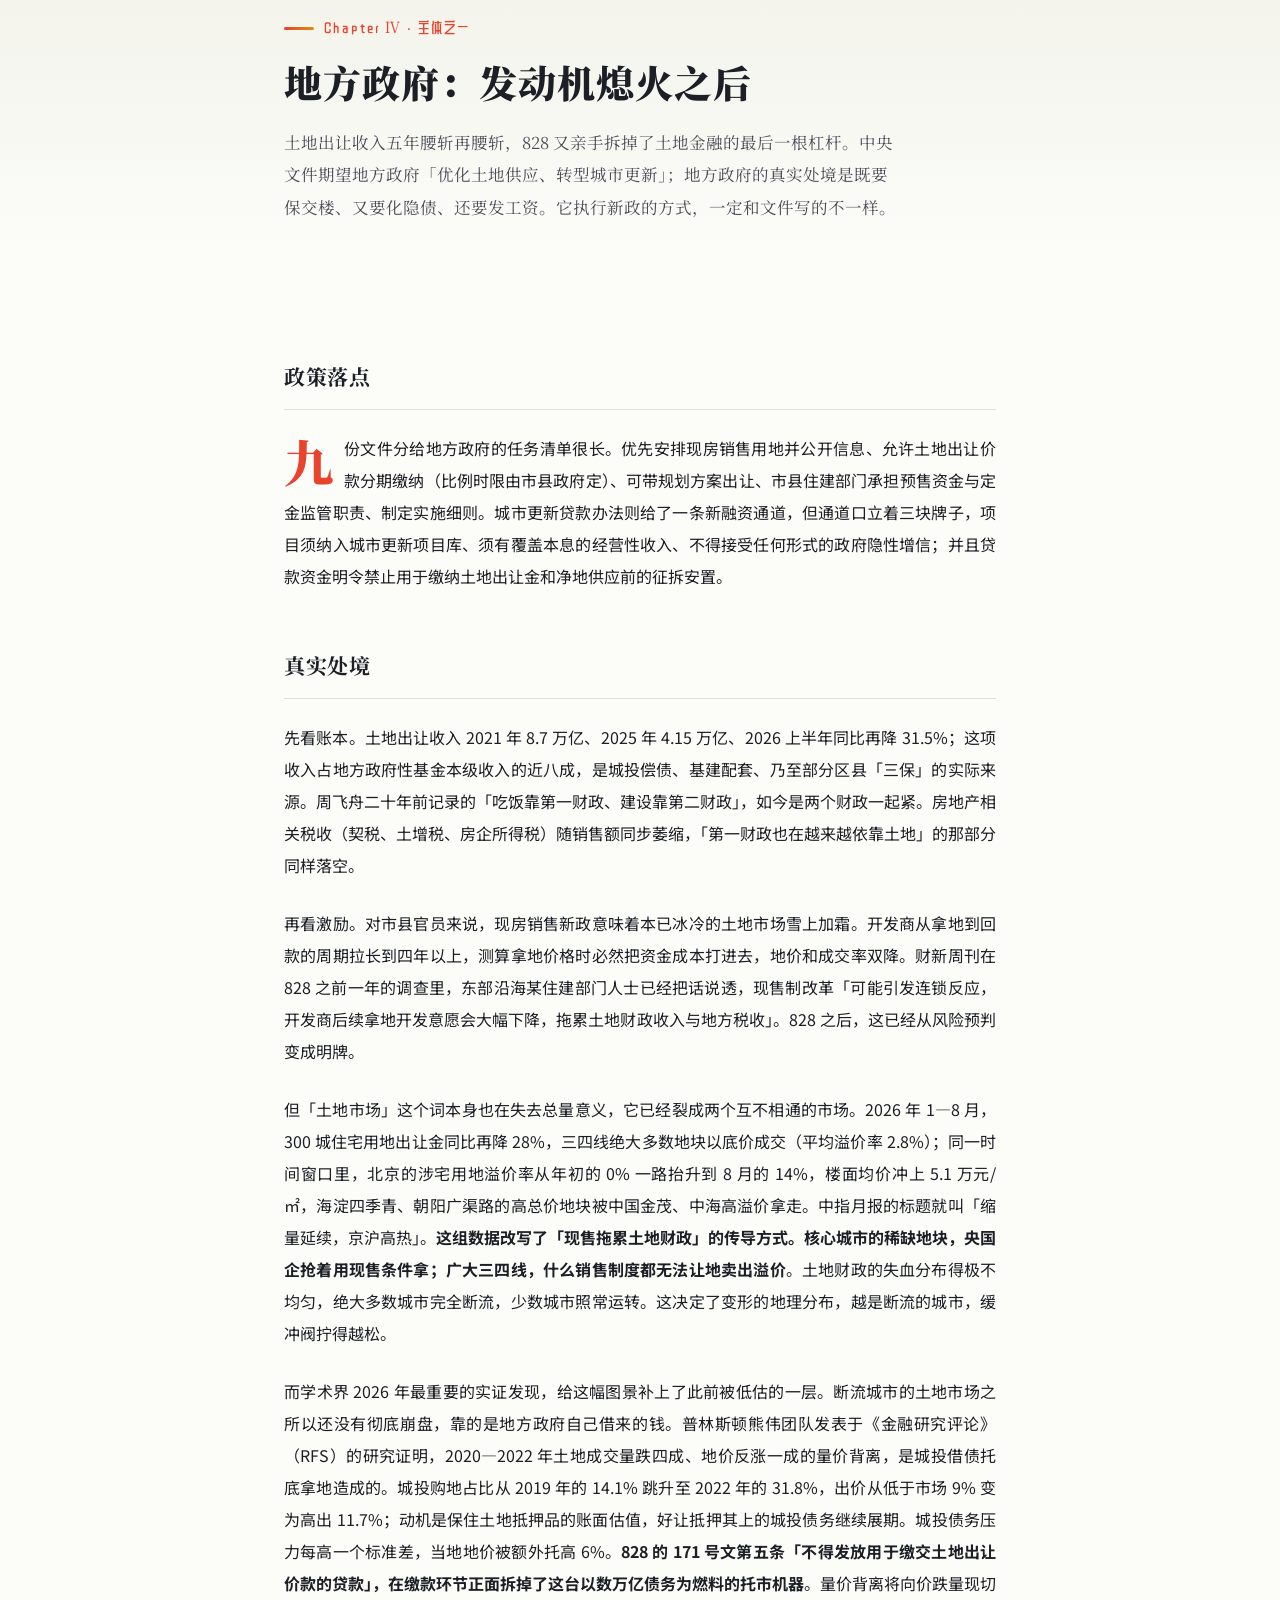
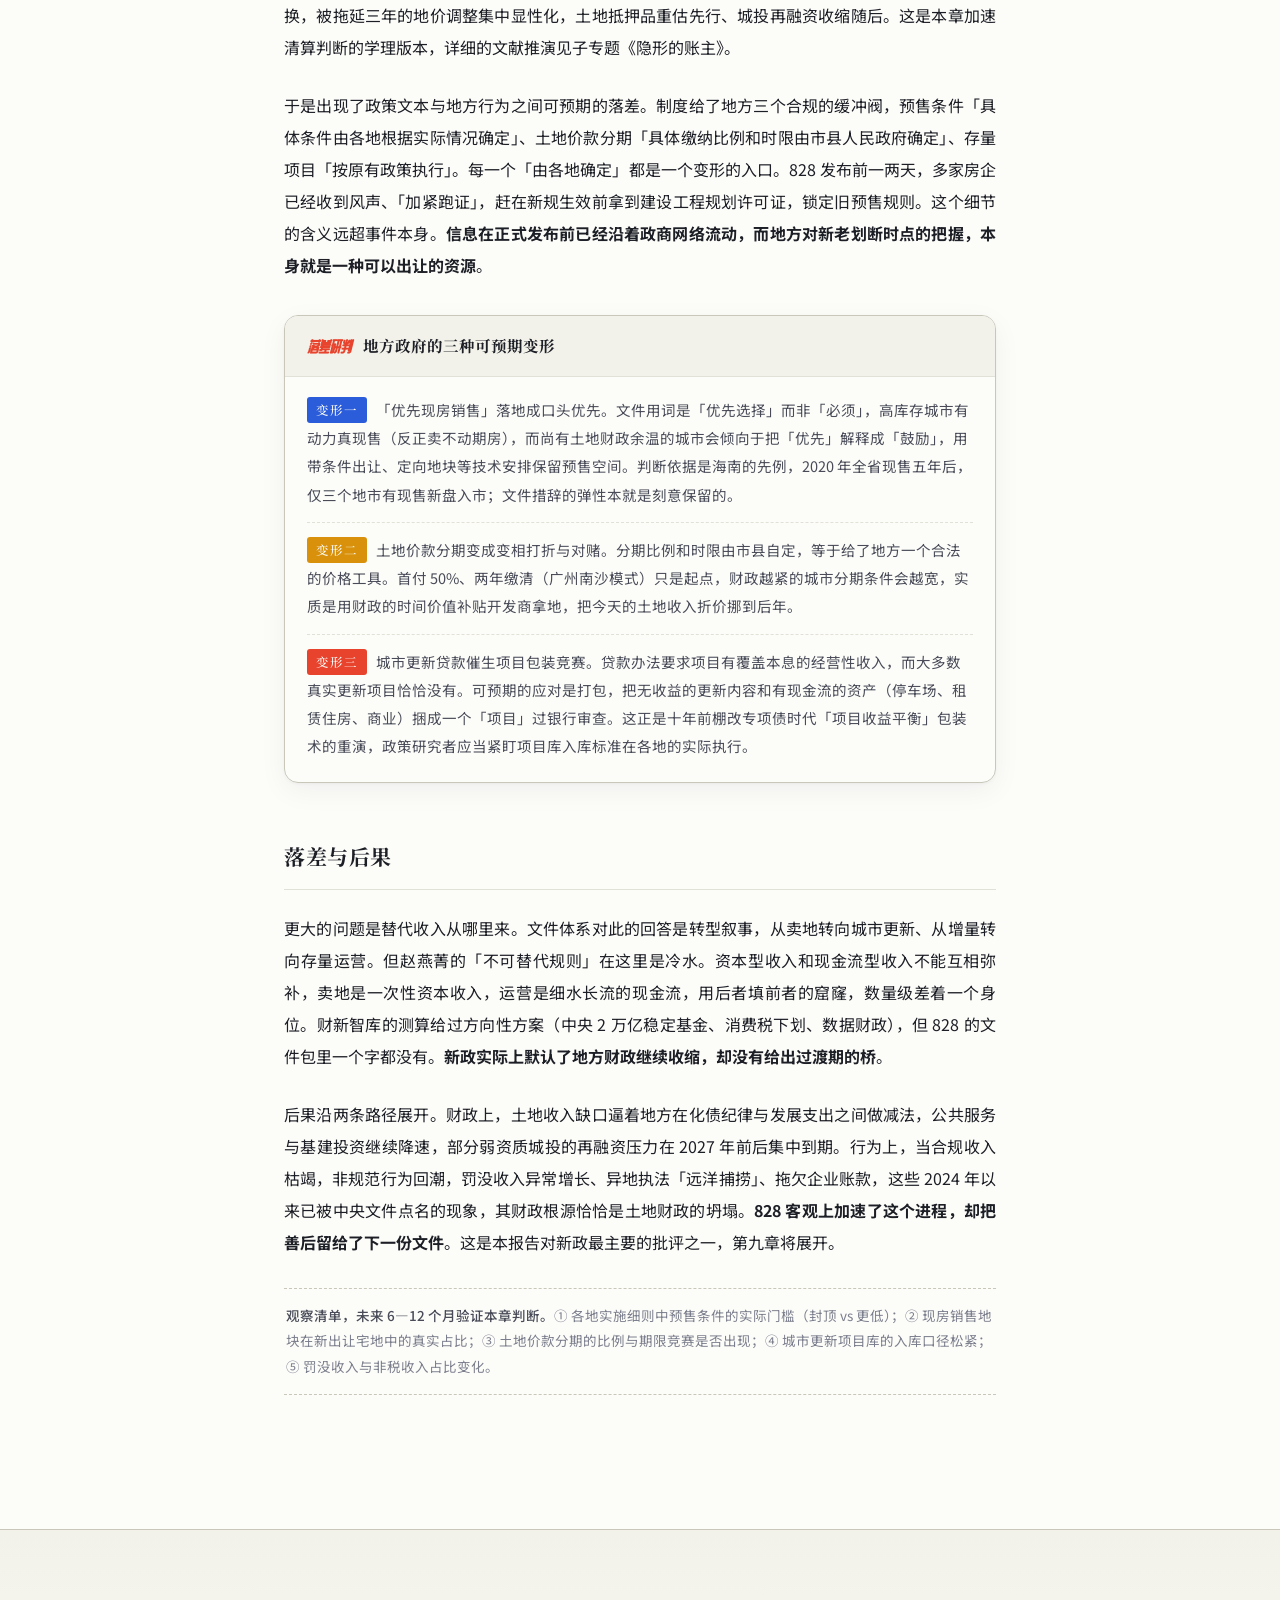
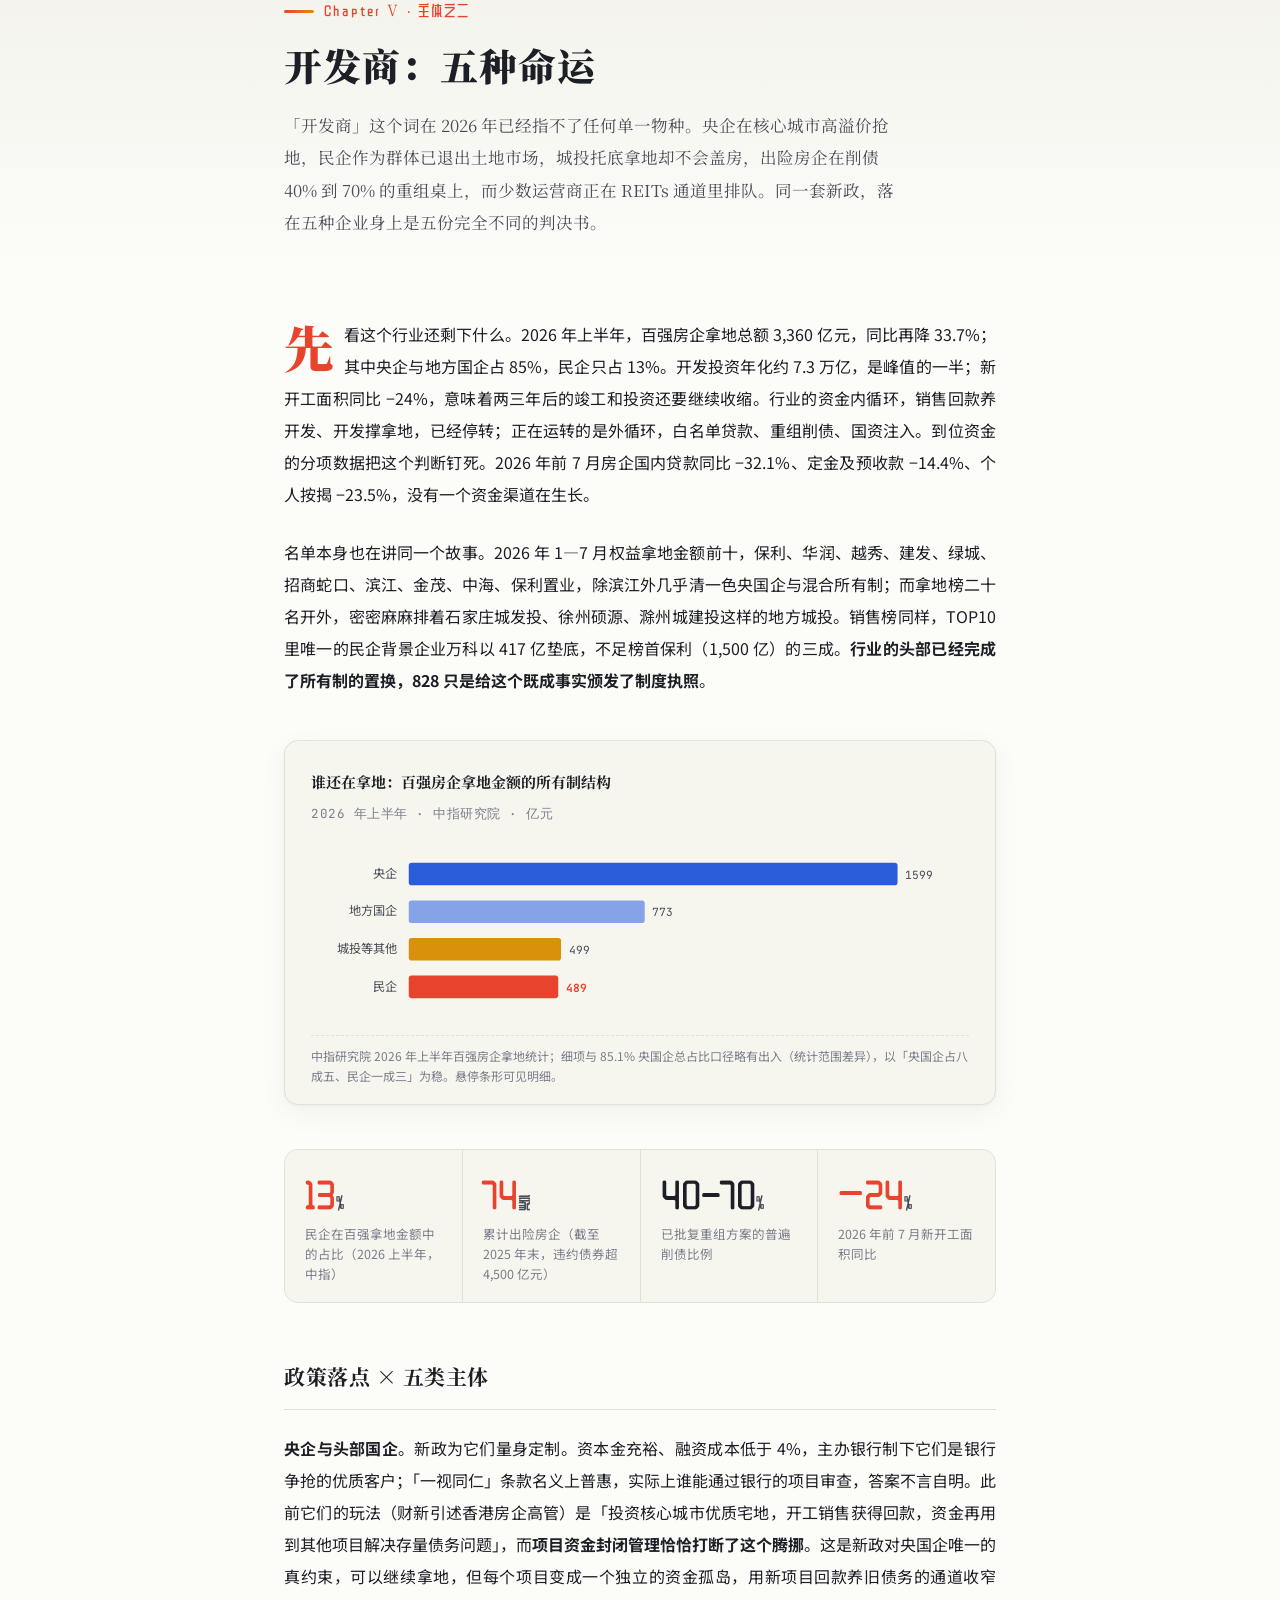
==== commit 7ecd505f: "全站去AI味文风修订（human-writing 规范） 主报告（约75处编辑）+ 7个子专题页 + 《纸屋》文案，只改文风不动事实： - 翻案腔清零（原20处：「不是A而是B」及变形全部改正面陈述，" ====
--- a/docs/index.html
+++ b/docs/index.html
@@ -862,9 +862,9 @@
   <div class="cover-inner">
     <div class="cover-kicker">住房政策观察 · 深度研究</div>
     <h1>风险重估</h1>
-    <p class="cover-sub">828 新政与中国房地产的制度换轨——九份文件如何重新分配一个行业的风险、损失与未来</p>
+    <p class="cover-sub">828 新政与中国房地产的制度换轨，九份文件如何重新分配一个行业的风险、损失与未来</p>
     <div class="cover-thesis">
-      <p>2026 年 8 月 28 日晚，四部委九份文件同时落地：预售制走向终局，房贷拉长到四十年，每个楼盘绑定一家银行。这不是又一轮调控。这是对「谁出钱、谁担风险、谁兜底」的一次总清算——而账单上每一个名字，都还没有签字。</p>
+      <p>2026 年 8 月 28 日晚，四部委九份文件同时落地。预售制走向终局，房贷拉长到四十年，每个楼盘绑定一家银行。这是对谁出钱、谁担风险、谁兜底的一次总清算，而账单上每一个名字，都还没有签字。</p>
     </div>
     <div class="cover-meta">
       <span>成稿 2026-08-29 · v2</span>
@@ -887,7 +887,7 @@
   <div class="toc-grid">
     <a class="toc-item" href="#c1"><span class="no">Ⅰ</span><span class="tt">一夜九文：发生了什么</span><span class="pg">全景</span></a>
     <a class="toc-item" href="#c2"><span class="no">Ⅱ</span><span class="tt">两条线走到尽头：制度史与财政史</span><span class="pg">脉络</span></a>
-    <a class="toc-item" href="#c3"><span class="no">Ⅲ</span><span class="tt">风险的重新分配：新政的真正内核</span><span class="pg">主轴</span></a>
+    <a class="toc-item" href="#c3"><span class="no">Ⅲ</span><span class="tt">风险的重新分配：新政的内核</span><span class="pg">主轴</span></a>
     <a class="toc-item" href="#c4"><span class="no">Ⅳ</span><span class="tt">地方政府：发动机熄火之后</span><span class="pg">主体</span></a>
     <a class="toc-item" href="#c5"><span class="no">Ⅴ</span><span class="tt">开发商：五种命运</span><span class="pg">主体</span></a>
     <a class="toc-item" href="#c6"><span class="no">Ⅵ</span><span class="tt">买房的人：三十年信任的重建与代价</span><span class="pg">主体</span></a>
@@ -911,28 +911,28 @@
   <div class="chapter"><div class="shell">
     <div class="chapter-label">Chapter Ⅰ · 全景</div>
     <h2>一夜九文：发生了什么</h2>
-    <p class="chapter-dek">这不是一次政策发布，是一次制度交割。四部委在同一个晚上放出九份文件，把房地产的开发、融资、销售三套基础制度整体换掉——并且当场废止了从 1998 年到 2016 年的十份旧文件。</p>
+    <p class="chapter-dek">这个晚上完成的是一次制度交割。四部委同时放出九份文件，把房地产的开发、融资、销售三套基础制度整体换掉，当场废止了从 1998 年到 2016 年的十份旧文件。</p>
   </div></div>
   <div class="shell prose">
-    <p>2026 年 8 月 28 日是个周五。傍晚六点之后，政策开始密集落地：央行和金融监管总局联合印发《关于改革完善房地产信贷管理 推动加快构建房地产发展新模式的意见》（银发〔2026〕171号）；住建部、自然资源部、金融监管总局三家发布《关于完善商品住房销售制度的通知》（建房规〔2026〕3号）；证监会公开了成文于去年 12 月的《关于资本市场支持构建房地产发展新模式的意见》；金融监管总局则一口气挂出五个管理办法——商品住房开发贷款、个人住房贷款、商业地产贷款、城市更新项目贷款、房地产领域信托业务，文号从金规〔2026〕4 号排到 8 号。加上央行的答记者问，一晚九份文件。</p>
-    <p>密集发布本身就是信息。过去二十年，房地产政策的常态是各部门零散出手、市场逐条消化；这一次是刻意的打包——171 号文作为信贷「基本法」立在顶层，销售制度通知负责交易环节，证监会文件接管资本市场，五个办法把每类贷款的细则一次给齐。九份文件互相引用、互相咬合，条文里反复出现同三个词：<strong>项目为中心、主办银行制、资金封闭管理</strong>。金融监管总局在当晚的汇总公告里把这三个词并列写进了同一句话。</p>
+    <p>2026 年 8 月 28 日是个周五。傍晚六点之后，政策开始密集落地。央行和金融监管总局联合印发《关于改革完善房地产信贷管理 推动加快构建房地产发展新模式的意见》（银发〔2026〕171号）；住建部、自然资源部、金融监管总局三家发布《关于完善商品住房销售制度的通知》（建房规〔2026〕3号）；证监会公开了成文于去年 12 月的《关于资本市场支持构建房地产发展新模式的意见》；金融监管总局则一口气挂出五个管理办法，覆盖商品住房开发贷款、个人住房贷款、商业地产贷款、城市更新项目贷款、房地产领域信托业务，文号从金规〔2026〕4 号排到 8 号。加上央行的答记者问，一晚九份文件。</p>
+    <p>密集发布本身就是信息。过去二十年，房地产政策的常态是各部门零散出手、市场逐条消化；这一次是刻意的打包。171 号文作为信贷领域的基本法立在顶层，销售制度通知负责交易环节，证监会文件接管资本市场，五个办法把每类贷款的细则一次给齐。九份文件互相引用、互相咬合，条文里反复出现同三个词，<strong>项目为中心、主办银行制、资金封闭管理</strong>。金融监管总局在当晚的汇总公告里把这三个词并列写进了同一句话。</p>
     <p>要理解这套文件的分量，先看它废掉了什么。</p>
 
     <div class="repealed-vault">
       <h4>随 828 新政废止的旧制度文件</h4>
       <ul class="repealed-list">
-        <li><span class="yr">1998</span><s>《个人住房贷款管理办法》（银发〔1998〕190号）</s>——房改元年的按揭制度基石，运行 28 年</li>
-        <li><span class="yr">2003</span><s>《关于进一步加强房地产信贷业务管理的通知》（银发〔2003〕121号）</s>——上一次收紧预售资金的尝试</li>
-        <li><span class="yr">2006</span><s>银发〔2006〕184号</s>——住房信贷政策调整</li>
-        <li><span class="yr">2007</span><s>银发〔2007〕359号、452号</s>——商业性房地产信贷管理及其补充</li>
-        <li><span class="yr">2008</span><s>银发〔2008〕302号</s>——房贷利率下浮扩大</li>
-        <li><span class="yr">2010–11</span><s>银发〔2010〕275号、〔2011〕66号</s>——差别化住房信贷（限贷时代）</li>
-        <li><span class="yr">2015–16</span><s>银发〔2015〕305号、〔2016〕26号</s>——上一轮宽松的首付比例安排</li>
+        <li><span class="yr">1998</span><s>《个人住房贷款管理办法》（银发〔1998〕190号）</s>，房改元年的按揭制度基石，运行 28 年</li>
+        <li><span class="yr">2003</span><s>《关于进一步加强房地产信贷业务管理的通知》（银发〔2003〕121号）</s>，上一次收紧预售资金的尝试</li>
+        <li><span class="yr">2006</span><s>银发〔2006〕184号</s>，住房信贷政策调整</li>
+        <li><span class="yr">2007</span><s>银发〔2007〕359号、452号</s>，商业性房地产信贷管理及其补充</li>
+        <li><span class="yr">2008</span><s>银发〔2008〕302号</s>，房贷利率下浮扩大</li>
+        <li><span class="yr">2010–11</span><s>银发〔2010〕275号、〔2011〕66号</s>，差别化住房信贷（限贷时代）</li>
+        <li><span class="yr">2015–16</span><s>银发〔2015〕305号、〔2016〕26号</s>，上一轮宽松的首付比例安排</li>
       </ul>
     </div>
 
-    <p>这份废止清单几乎是一部中国房地产金融简史：1998 年的按揭元规则、2003 年那次未遂的收紧、2007 年的过热管控、2008 年与 2015 年的两轮救市。全部一笔勾销。其中最值得停留的是 121 号文——2003 年 6 月，央行曾试图收紧房企贷款和预售资金管理，条文方向与今天高度相似；三个月后，国务院 18 号文把房地产定为「国民经济支柱产业」，121 号文实质被搁置。<strong>同样的制度动作，2003 年推不动，2026 年一夜推平</strong>。差别不在文件的措辞，在市场的状态：上一次房地产是财政的发动机，这一次它是风险的策源地。官方在答记者问里罕见地点了名——恒大的破产清算和许家印案，被直接引为「高负债、高杠杆、高周转」模式弊端的证明。</p>
-    <p>九份文件的核心变更可以压缩成一张表：</p>
+    <p>这份废止清单几乎是一部中国房地产金融简史。1998 年的按揭元规则、2003 年那次未遂的收紧、2007 年的过热管控、2008 年与 2015 年的两轮救市，全部一笔勾销。其中要多看一眼的是 121 号文。2003 年 6 月，央行曾试图收紧房企贷款和预售资金管理，条文方向与今天高度相似；三个月后，国务院 18 号文把房地产定为「国民经济支柱产业」，121 号文实质被搁置。<strong>同样的制度动作，2003 年推不动，2026 年一夜推平</strong>。差别不在文件的措辞，在市场的状态。上一次房地产是财政的发动机，这一次它是风险的策源地。官方在答记者问里罕见地点了名，恒大的破产清算和许家印案，被直接引为「高负债、高杠杆、高周转」模式弊端的证明。</p>
+    <p>九份文件的核心变更可以压缩成一张表。</p>
 
     <div class="table-scroll"><table class="actor-table">
       <thead><tr><th>制度</th><th>旧规则</th><th>新规则</th></tr></thead>
@@ -945,8 +945,8 @@
       </tbody>
     </table></div>
 
-    <p>市场对文件的第一反应是分裂的。具名的机构研究者几乎一致给出正面解读：中指研究院当天 17 时即发七页解读，定性为「改革和完善商品房基础制度已经进入实质性落地阶段」，对房价的判断是「整体或偏中性」，并特别点出预售条件「由各地根据实际情况确定」是「为地方政策预留了空间」；易居严跃进总结出「首付低、利率低、月供低」的三低格局，中原张大伟称住房消费将从「赌预期」转为「验实物」。而匿名的声音——自媒体、论坛、知乎——集中火力打一个点：40 年房贷加上偿债比上限从 55% 提到 60%，「说穿了就是允许你欠得更多」；海外论坛上的说法更刻薄，「下一步推出永续房贷」「贷贷相传」。两边其实没有交锋：唱多者谈的是制度设计，质疑者谈的是这套设计落在一个什么样的居民资产负债表上。这个分裂本身，就是本报告后面八章要处理的问题。</p>
-    <div class="side-note"><b>一个当晚无人回答的问题清单：</b>银行愿不愿意接七年期的开发贷敞口？土地出让收入再降之后地方财政的缺口谁来填？已经卖掉但还没交付的几百万套期房怎么办？——828 当天的所有官方文件与专家解读，对这三个问题保持了整齐的沉默。</div>
+    <p>市场对文件的第一反应是分裂的。具名的机构研究者几乎一致给出正面解读。中指研究院当天 17 时即发七页解读，定性为「改革和完善商品房基础制度已经进入实质性落地阶段」，对房价的判断是「整体或偏中性」，并特别点出预售条件「由各地根据实际情况确定」是「为地方政策预留了空间」；易居严跃进总结出「首付低、利率低、月供低」的三低格局，中原张大伟称住房消费将从「赌预期」转为「验实物」。而自媒体、论坛、知乎上的匿名声音集中火力打一个点，40 年房贷加上偿债比上限从 55% 提到 60%，无非是「允许你欠得更多」；海外论坛上的说法更刻薄，「下一步推出永续房贷」「贷贷相传」。两边其实没有交锋。唱多者谈的是制度设计，质疑者谈的是这套设计落在一个什么样的居民资产负债表上。这个分裂本身，就是本报告后面八章要处理的问题。</p>
+    <div class="side-note"><b>当晚有一份无人回答的问题清单。</b>银行愿不愿意接七年期的开发贷敞口？土地出让收入再降之后地方财政的缺口谁来填？已经卖掉但还没交付的几百万套期房怎么办？828 当天的所有官方文件与专家解读，对这三个问题保持了整齐的沉默。</div>
   </div>
 </section>
 
@@ -955,15 +955,15 @@
   <div class="chapter"><div class="shell">
     <div class="chapter-label">Chapter Ⅱ · 脉络</div>
     <h2>两条线走到尽头</h2>
-    <p class="chapter-dek">828 不是起点，是两条历史线索的同时终结：一条是 1994 年从香港引入的预售制，它是高周转的燃料；一条是同年分税制改革催生的土地财政，它是地方政府的第二财政。两条线在 2021 年一起见顶，此后政策做的所有事情，本质上都是在给它们办理后事。</p>
+    <p class="chapter-dek">828 同时终结了两条历史线索。一条是 1994 年从香港引入的预售制，它是高周转的燃料；一条是同年分税制改革催生的土地财政，它是地方政府的第二财政。两条线在 2021 年一起见顶，此后政策做的所有事情，都是在给它们办理后事。</p>
   </div></div>
   <div class="shell prose">
     <h3>制度线：预售制的一生</h3>
-    <p>商品房预售借鉴自香港的「卖楼花」，1994 年随《城市房地产管理法》正式确立。它解决的是短缺时代的真问题：开发商没有资本金，银行没有长钱，城市化嗷嗷待哺——让购房者的预付款充当开发资金，是那个年代能找到的最快的杠杆。此后三十年，在建楼盘拿到预售证即可开卖，开发商快速回款、再拿地、再预售，「高负债、高杠杆、高周转」的模式由此成型。</p>
-    <p>这个模式的隐藏条款是：<strong>购房者承担了银行都不愿意承担的建设期风险，却没有获得任何风险溢价</strong>。制度对此的补丁是预售资金监管——预收款须进监管账户、专款专用。但补丁从未真正生效。财新在 2025 年的调查报道里写得直白：2021 年之前，「不少房企想方设法挪用预售资金，各地政府视房地产为财政支柱，也没有严格执行上述规定」。挪用不是漏洞，是默契：房企要周转，地方要土地卖得动，监管账户里的钱管得越松，土地市场越热。</p>
-    <p>默契如何运作，2022 年停贷潮时财新周刊的逐案调查留下了精确的解剖标本。三个具体漏洞：其一，<strong>按揭贷款根本不进监管账户</strong>——武汉、郑州彼时仅首付款受监管，贷款由银行直接打给开发商；郑州融创中原大观 300 余名业主自查，近六成人的实际贷款支付账户与合同载明的监管账户不符。其二，<strong>入了账的钱照样被挪走</strong>——武汉某项目 7.6 亿监管资金被拨走 5.6 亿，而 20 栋楼只有 2 栋封顶；路径是通过总承包商转移，「转移去其他项目或者被集团抽走，都很常见」。其三，<strong>银行对未封顶楼盘违规放贷是「默认的做法」</strong>——尽管 2007 年就有封顶才能放贷的规定。监管责任则在三方间推诿：银行说自己「是听招呼干活的」，本地房企人士说行业向好时房管局、银行、开发商「三方合作、加快周转」很常见。把这三个漏洞记住，828 的三项核心设计——现售扩围、个贷推迟到竣工备案、主办银行封闭管理——就不再是抽象的制度创新，而是<strong>对着 2022 年验尸报告逐条开出的处方</strong>。</p>
-    <p>2021 年三季度，默契的代价一次性结清。高杠杆房企接连爆雷，挪用留下的资金窟窿让全国大量项目停工，2022 年夏天爆发业主集体「停贷潮」——彼时易居测算全国烂尾面积 2.31 亿平方米，涉及房贷约 0.9 万亿元。此后的政策是一路倒退着修补：2023 年住建部首次建议有条件地区现房销售；2024 年初「城市房地产融资协调机制」推出白名单，给项目指定主办银行、封闭管理——<strong>828 新政里的主办银行制，就是把这套保交楼的战时机制转成了永久宪法</strong>。到 2025 年 5 月，金融监管总局局长李云泽在国新办发布会上预告「加快出台与房地产发展新模式相适配的系列融资制度」，828 的一切已在路上。</p>
-    <p>而市场没有等政策。商品住宅销售里现房的占比，2021 年底还只有 10.4%，2025 年已经升到 32% 以上——不是因为哪个文件要求，而是因为购房者用脚投票不再信任期房，开发商积压的库存也自然变成了现房。城市级的数据更直观：北京 2026 年逐月的现房成交占比在 34% 到 51% 之间波动（4 月一度过半），7 月末全市可售库存中现房已占近一半——<strong>在 828 文件下发之前，中国定价能力最强的城市已经事实上是半个现房市场</strong>。另一个同样安静的结构反转发生在新旧房之间：2026 年前 7 月全国二手房网签面积 4.82 亿平方米（同比 +10.2%），历史上第一次超过了同期新房销售面积。张大伟那句话说得准确：期房销售正在从制度问题变成历史名词。</p>
+    <p>商品房预售借鉴自香港的「卖楼花」，1994 年随《城市房地产管理法》正式确立。它解决的是短缺时代的真问题。开发商没有资本金，银行没有长钱，城市化嗷嗷待哺，让购房者的预付款充当开发资金，是那个年代能找到的最快的杠杆。此后三十年，在建楼盘拿到预售证即可开卖，开发商快速回款、再拿地、再预售，「高负债、高杠杆、高周转」的模式由此成型。</p>
+    <p>这个模式藏着一条隐藏条款，<strong>购房者承担了银行都不愿意承担的建设期风险，却没有获得任何风险溢价</strong>。制度对此的补丁是预售资金监管，预收款须进监管账户、专款专用。但补丁从未生效。财新在 2025 年的调查报道里写得直白：2021 年之前，「不少房企想方设法挪用预售资金，各地政府视房地产为财政支柱，也没有严格执行上述规定」。挪用是一种默契。房企要周转，地方要土地卖得动，监管账户里的钱管得越松，土地市场越热。</p>
+    <p>默契如何运作，2022 年停贷潮时财新周刊的逐案调查留下了精确的解剖标本，具体漏洞有三个。其一，<strong>按揭贷款根本不进监管账户</strong>。武汉、郑州彼时仅首付款受监管，贷款由银行直接打给开发商；郑州融创中原大观 300 余名业主自查，近六成人的实际贷款支付账户与合同载明的监管账户不符。其二，<strong>入了账的钱照样被挪走</strong>。武汉某项目 7.6 亿监管资金被拨走 5.6 亿，而 20 栋楼只有 2 栋封顶；路径是通过总承包商转移，「转移去其他项目或者被集团抽走，都很常见」。其三，<strong>银行对未封顶楼盘违规放贷是「默认的做法」</strong>，尽管 2007 年就有封顶才能放贷的规定。监管责任则在三方间推诿。银行说自己「是听招呼干活的」，本地房企人士说行业向好时房管局、银行、开发商「三方合作、加快周转」很常见。把这三个漏洞记住，再看 828 的三项核心设计，现售扩围、个贷推迟到竣工备案、主办银行封闭管理，每一项都是<strong>对着 2022 年验尸报告逐条开出的处方</strong>。</p>
+    <p>2021 年三季度，默契的代价一次性结清。高杠杆房企接连爆雷，挪用留下的资金窟窿让全国大量项目停工，2022 年夏天爆发业主集体「停贷潮」，彼时易居测算全国烂尾面积 2.31 亿平方米，涉及房贷约 0.9 万亿元。此后的政策是一路倒退着修补。2023 年住建部首次建议有条件地区现房销售；2024 年初「城市房地产融资协调机制」推出白名单，给项目指定主办银行、封闭管理。<strong>828 新政里的主办银行制，就是把这套保交楼的战时机制转成了永久宪法</strong>。到 2025 年 5 月，金融监管总局局长李云泽在国新办发布会上预告「加快出台与房地产发展新模式相适配的系列融资制度」，828 的一切已在路上。</p>
+    <p>而市场没有等政策。商品住宅销售里现房的占比，2021 年底还只有 10.4%，2025 年已经升到 32% 以上。没有哪个文件这样要求过，是购房者用脚投票不再信任期房，开发商积压的库存也自然变成了现房。城市级的数据更直观。北京 2026 年逐月的现房成交占比在 34% 到 51% 之间波动（4 月一度过半），7 月末全市可售库存中现房已占近一半。<strong>在 828 文件下发之前，中国定价能力最强的城市已经事实上是半个现房市场</strong>。另一个同样安静的结构反转发生在新旧房之间。2026 年前 7 月全国二手房网签面积 4.82 亿平方米（同比 +10.2%），历史上第一次超过了同期新房销售面积。张大伟那句话说得准确，期房销售正在从制度问题变成历史名词。</p>
 
     <figure class="chart">
       <figcaption>现房销售占比：政策没推，市场自己走到了这里</figcaption>
@@ -1015,9 +1015,9 @@
     </figure>
 
     <h3>财政线：土地财政的一生</h3>
-    <p>另一条线要从 1994 年分税制讲起。财权上收、事权留在地方，地方政府必须自己找钱。周飞舟在《以利为利》里用浙江县域的账本算清了这条路径：土地的直接税收全归地方，间接税收（建筑业和房地产业）大头归地方，而且比直接税「更保险」——直接税收增长太快「很可能被划分或者部分划分为中央税收」。到 2003 年前后，金华一个地级市的土地出让金已达 20 亿元，超过其全年预算内财政收入。他的结论是那句被反复引用的话：「不但第二财政靠土地，第一财政也在越来越依靠土地而不是工业。」</p>
-    <p>兰小欢在《置身事内》里给出了全国口径：把土地转让收入与相关税收加总，2018 年「土地财政」收入相当于地方公共预算收入的 89%，「是名副其实的第二财政」。而运行机制是一手一脚的双轨：压低工业地价招商引资，收缩商住用地供给赚取垄断溢价——「商住用地面积只占出让土地的一半，却贡献了几乎所有的土地使用权转让收入」。陶然进一步指出这个安排的代价：地方政府垄断限量供应住宅用地，是房价「泡沫化」的体制根源；同一个机制还决定了保障房的「激励不相容」——地方政府根本没有动力给挤压自己土地收入的外来人口供房。</p>
-    <p>赵燕菁则把这条线推到金融层面：土地财政的真正产出不是卖地收入，而是信用。土地把公共服务的未来现金流资本化，成为中国信用货币创造的主要抵押物——地方政府的城投融资、开发商的开发贷、居民的按揭，三层杠杆都架在同一块土地的估值上。这就是华生所描述的死结：「经济增长、地方政府财政状况、银行信贷安全、房地产商和地价房价之间，形成了一荣俱荣一损俱损的奇特依赖关系，这也是这些年来的房地产市场虽然多次调控无功而返的原因。」调控之所以无功而返，因为每一次真收紧都等于地方政府、银行、开发商同时勒自己的脖子。</p>
+    <p>另一条线要从 1994 年分税制讲起。财权上收、事权留在地方，地方政府必须自己找钱。周飞舟在《以利为利》里用浙江县域的账本算清了这条路径。土地的直接税收全归地方，间接税收（建筑业和房地产业）大头归地方，而且比直接税「更保险」，因为直接税收增长太快，「很可能被划分或者部分划分为中央税收」。到 2003 年前后，金华一个地级市的土地出让金已达 20 亿元，超过其全年预算内财政收入。他的结论是那句被反复引用的话：「不但第二财政靠土地，第一财政也在越来越依靠土地而不是工业。」</p>
+    <p>兰小欢在《置身事内》里给出了全国口径。把土地转让收入与相关税收加总，2018 年「土地财政」收入相当于地方公共预算收入的 89%，「是名副其实的第二财政」。而运行机制是一手一脚的双轨，压低工业地价招商引资，收缩商住用地供给赚取垄断溢价，「商住用地面积只占出让土地的一半，却贡献了几乎所有的土地使用权转让收入」。陶然进一步指出这个安排的代价。地方政府垄断限量供应住宅用地，是房价「泡沫化」的体制根源；同一个机制还决定了保障房的「激励不相容」，地方政府根本没有动力给挤压自己土地收入的外来人口供房。</p>
+    <p>赵燕菁则把这条线推到金融层面。土地财政最大的产出是信用。土地把公共服务的未来现金流资本化，成为中国信用货币创造的主要抵押物。地方政府的城投融资、开发商的开发贷、居民的按揭，三层杠杆都架在同一块土地的估值上。这就是华生所描述的死结：「经济增长、地方政府财政状况、银行信贷安全、房地产商和地价房价之间，形成了一荣俱荣一损俱损的奇特依赖关系，这也是这些年来的房地产市场虽然多次调控无功而返的原因。」调控之所以无功而返，因为每一次真收紧都等于地方政府、银行、开发商同时勒自己的脖子。</p>
 
     <figure class="chart">
       <figcaption>两条曲线一起见顶：销售额与土地出让收入</figcaption>
@@ -1072,10 +1072,10 @@
       <div class="chart-note">数据：国家统计局历年发布（销售额）、财政部历年发布（土地出让收入）。2026 年不完整故未画入：前 7 月销售额 4.27 万亿（同比 −13.1%），年化约为峰值四成；上半年土地出让收入 9,778 亿（同比 −31.5%），降幅重新扩大。</div>
     </figure>
 
-    <p>2021 年，两条曲线同时到顶：销售额 18.2 万亿元，土地出让收入 8.7 万亿元。此后四年，前者跌去五成五，后者跌去五成二还在加速（2026 上半年同比 −31.5%）。更深的变化在需求的地基：全国人口连续四年负增长且降幅骤然扩大（2025 年 −339 万），出生人口跌破 800 万；居民部门杠杆率从峰值回落约 6 个百分点，居民贷款连续 13 个季度负增长——中国家庭在集体地、持续地做同一件事：<strong>还钱，而不是借钱</strong>。</p>
-    <p>把两条线放在一起，828 的历史位置就清楚了：预售制赖以成立的「房价永远涨、周转永远快」预期已死，土地财政赖以成立的「卖地—抵押—再投资」循环已断。九份文件不是在改革一个运转中的制度，而是在为一个已经停摆的制度重写章程。这不是贬低它的意义——恰恰相反，<strong>为死去的旧制度立新宪法，正是防止它借尸还魂的唯一办法</strong>。2003 年 121 号文的教训就是：旧模式只要还剩一口气，它就有足够的政治能量推翻任何收紧。</p>
-
-    <div class="pull">预售制不是被文件废除的，是被市场废除的——文件只是补办了死亡证明。真正的问题从来不是「要不要告别旧模式」，而是旧模式欠下的账，由谁来付。<span class="attr">本报告核心判断 · 详见第三章</span></div>
+    <p>2021 年，两条曲线同时到顶，销售额 18.2 万亿元，土地出让收入 8.7 万亿元。此后四年，前者跌去五成五，后者跌去五成二还在加速（2026 上半年同比 −31.5%）。需求的地基变得更快。全国人口连续四年负增长且降幅骤然扩大（2025 年 −339 万），出生人口跌破 800 万；居民部门杠杆率从峰值回落约 6 个百分点，居民贷款连续 13 个季度负增长。中国家庭在集体地、持续地做同一件事，<strong>只还钱，不借钱</strong>。</p>
+    <p>把两条线放在一起，828 的历史位置就清楚了。预售制赖以成立的「房价永远涨、周转永远快」预期已死，土地财政赖以成立的卖地、抵押、再投资循环已断。九份文件面对的是一个已经停摆的制度，它做的事是为这个制度重写章程。这丝毫无损它的意义，<strong>为死去的旧制度立新宪法，正是防止它借尸还魂的唯一办法</strong>。2003 年 121 号文的教训就摆在那里，旧模式只要还剩一口气，它就有足够的政治能量推翻任何收紧。</p>
+
+    <div class="pull">市场先废掉了预售制，文件只是补办死亡证明。要不要告别旧模式已经无需讨论，真问题只剩一个，旧模式欠下的账，由谁来付。<span class="attr">本报告核心判断 · 详见第三章</span></div>
   </div>
 </section>
 <!-- ============ 第三章 ============ -->
@@ -1083,11 +1083,11 @@
   <div class="chapter"><div class="shell">
     <div class="chapter-label">Chapter Ⅲ · 主轴</div>
     <h2>风险的重新分配</h2>
-    <p class="chapter-dek">读懂九份文件的钥匙只有一把：它们在回答「谁出钱、谁担风险、谁兜底」。旧模式的本质是把开发风险层层下移给最没有议价能力的人；新制度把风险沿着同一条链条反向推回去。但风险可以重新分配，已经发生的损失不能——那笔账还挂在半空中。</p>
+    <p class="chapter-dek">九份文件都在回答同一件事，谁出钱、谁担风险、谁兜底。旧模式把开发风险层层下移给最没有议价能力的人；新制度把风险沿着同一条链条反向推回去。但风险可以重新分配，已经发生的损失不能，那笔账还挂在半空中。</p>
   </div></div>
   <div class="shell prose">
-    <p>旧模式下的风险地图是这样的：购房者交出首付和三十年负债，在房子还是图纸的时候就承担了全部交付风险；银行在主体封顶时放出按揭，实际上把建设期风险打包转给了业主；开发商用预售款和银行的钱做十倍杠杆，自有资本金薄得可以忽略；地方政府拿走地价，对楼盘烂尾不承担任何法定责任。风险的分布与承受能力恰好倒置——<strong>链条最末端、信息最少、退出成本最高的家庭，承担了最大份额的风险</strong>。这不是设计失误，这就是设计：预售制的全部效率，正来自把风险成本从账面上藏起来。</p>
-    <p>828 的九份文件，每一条核心条款都是对这张风险地图的一次改绘：</p>
+    <p>旧模式下的风险地图是这样画的。购房者交出首付和三十年负债，在房子还是图纸的时候就承担了全部交付风险；银行在主体封顶时放出按揭，实际上把建设期风险打包转给了业主；开发商用预售款和银行的钱做十倍杠杆，自有资本金薄得可以忽略；地方政府拿走地价，对楼盘烂尾不承担任何法定责任。风险的分布与承受能力恰好倒置，<strong>链条最末端、信息最少、退出成本最高的家庭，承担了最大份额的风险</strong>。这套倒置就是设计本身。预售制的全部效率，正来自把风险成本从账面上藏起来。</p>
+    <p>828 的九份文件，每一条核心条款都是对这张风险地图的一次改绘。</p>
 
     <div class="table-scroll"><table class="actor-table">
       <thead><tr><th>条款</th><th>风险从谁身上卸下</th><th>压到谁身上</th></tr></thead>
@@ -1102,15 +1102,15 @@
       </tbody>
     </table></div>
 
-    <p>看清这张表，就看清了新政的性质：除了最后一行，几乎所有条款都在做同一件事——<strong>把风险从家庭部门推回到企业与金融部门</strong>。这是三十年来第一次方向性的逆转，其保护购房者的力度是真实的、制度性的，不是口号。央行答记者问里那六个字「能拿房、再还贷」，配合竣工备案后放款的硬约束，意味着「烂尾楼里还月供」这种中国房地产史上最刺眼的不正义，在新签合同的世界里被制度性消灭了。</p>
+    <p>看清这张表，就看清了新政的性质。除了最后一行，几乎所有条款都在做同一件事，<strong>把风险从家庭部门推回到企业与金融部门</strong>。这是三十年来第一次方向性的逆转，其保护购房者的力度是真实的、制度性的，不是口号。央行答记者问里那六个字「能拿房、再还贷」，配合竣工备案后放款的硬约束，意味着烂尾楼里还月供这种中国房地产史上最刺眼的不正义，在新签合同的世界里被制度性消灭了。</p>
     <p>但同一张表也暴露了两个问题。</p>
-    <p>第一个问题：<strong>最后一行是反向的</strong>。40 年房贷和偿债比上限放宽，是整套文件里唯一让家庭部门加杠杆的条款。政策逻辑不难理解——利率工具用尽了。新发房贷利率 3.06%，历史最低，横盘一年；首付比例已降无可降；能动的只剩期限和偿债比。用严跃进的话说这是「三低」组合拳的最后一块拼图；用批评者的话说，「你在拼命研究怎么让他多借点，他正在排队提前还贷，这是在推一根绳子」。两种说法都对：作为选择权，40 年期限没有伤害任何人；作为政策信号，它暴露了需求端工具箱的枯竭。一笔 200 万、利率 3.78% 的贷款，40 年比 30 年月供少约 1,200 元，总利息多约 54 万——愿不愿意签这个字，取决于对自己未来四十年收入的信心，而这恰恰是当下最稀缺的东西。</p>
-    <p>第二个问题更根本：<strong>风险可以重新分配，损失不能</strong>。新制度管的是「从今往后」，但 2021 年以来已经发生的损失还挂在系统里：截至 2025 年末累计 74 家房企出险、违约债券超 4,500 亿元，已批复重组的削债比例普遍在 40% 到 70% 之间；白名单项目贷款审批超 7 万亿元，2026 年初监管允许这些贷款展期五年——「保交楼」在官方口径下已收官（累计交付 750 多万套），但支撑它的贷款只是被推迟，没有被消化。土地出让收入较峰值少了约 4.6 万亿元/年，这个窟窿同样没有替代来源。<strong>存量损失最终只有四个去处：房企股东（削债）、金融体系（核销）、财政（注资）、家庭（房价与就业）。828 的九份文件对这道四选多的分配题保持沉默</strong>——这是理解后面几章所有矛盾的总根源。</p>
-
-    <div class="pull">新制度回答了「以后的风险归谁」，没有回答「过去的损失归谁」。前一个答案写在九份文件的每一条里；后一个答案将写在未来五年每一次房企重组、每一笔银行核销、每一份地方预算里。<span class="attr">本报告核心判断</span></div>
-
-    <p>还有一层再分配藏在更深处，值得单独点出：<strong>风险定价权的再分配</strong>。旧模式里，判断一个楼盘靠不靠谱的是购房者——用全家的积蓄下注；新模式里，这个判断被移交给了主办银行：贷不贷、贷多少、按什么进度放款，银行的授信审查实质上替全社会筛选项目。证监会文件把同样的逻辑复制到资本市场——「从主体信用转向项目信用」。这是一次金融体系与房地产关系的重构：银行从旧模式里的「风险击鼓传花的中转站」，变成了新模式里的「风险的定价者和守门人」。这个角色银行能不能演好、愿不愿意演，是第八章的主题。</p>
-    <p>把第二章的历史和本章的框架合起来，我们对 828 的总定位是：<strong>一次真实的、方向正确的、迟到的基础制度重构——它同时是一份没有附上「付款人」签名的账单</strong>。以下五章，逐一检验这份账单递到每个主体手里时，会发生什么。</p>
+    <p>第一个问题，<strong>最后一行是反向的</strong>。40 年房贷和偿债比上限放宽，是整套文件里唯一让家庭部门加杠杆的条款。政策逻辑不难理解，利率工具用尽了。新发房贷利率 3.06%，历史最低，横盘一年；首付比例已降无可降；能动的只剩期限和偿债比。用严跃进的话说，这是「三低」格局的最后一块拼图；用批评者的话说，「你在拼命研究怎么让他多借点，他正在排队提前还贷，这是在推一根绳子」。两种说法都对。作为选择权，40 年期限没有伤害任何人；作为政策信号，它暴露了需求端工具箱的枯竭。一笔 200 万、利率 3.78% 的贷款，40 年比 30 年月供少约 1,200 元，总利息多约 54 万。愿不愿意签这个字，取决于对自己未来四十年收入的信心，而这恰恰是当下最稀缺的东西。</p>
+    <p>第二个问题更根本，<strong>风险可以重新分配，损失不能</strong>。新制度管的是从今往后，但 2021 年以来已经发生的损失还挂在系统里。截至 2025 年末累计 74 家房企出险、违约债券超 4,500 亿元，已批复重组的削债比例普遍在 40% 到 70% 之间；白名单项目贷款审批超 7 万亿元，2026 年初监管允许这些贷款展期五年。「保交楼」在官方口径下已收官（累计交付 750 多万套），但支撑它的贷款只是被推迟，没有被消化。土地出让收入较峰值少了约 4.6 万亿元/年，这个窟窿同样没有替代来源。<strong>存量损失最终只有四个去处，房企股东（削债）、金融体系（核销）、财政（注资）、家庭（房价与就业）。828 的九份文件对这道四选多的分配题保持沉默</strong>。这是理解后面几章所有矛盾的总根源。</p>
+
+    <div class="pull">新制度回答了以后的风险归谁，没有回答过去的损失归谁。前一个答案写在九份文件的每一条里；后一个答案将写在未来五年每一次房企重组、每一笔银行核销、每一份地方预算里。<span class="attr">本报告核心判断</span></div>
+
+    <p><strong>风险定价权同样被重新分配了</strong>。旧模式里，判断一个楼盘靠不靠谱的是购房者，用全家的积蓄下注；新模式里，这个判断被移交给了主办银行。贷不贷、贷多少、按什么进度放款，银行的授信审查实质上替全社会筛选项目。证监会文件把同样的逻辑复制到资本市场，「从主体信用转向项目信用」。金融体系与房地产的关系就此重构，银行从旧模式里击鼓传花的中转站，变成了新模式里风险的定价者和守门人。这个角色银行能不能演好、愿不愿意演，是第八章的主题。</p>
+    <p>把第二章的历史和本章的框架合起来，我们给 828 的总定位是<strong>一次真实的、方向正确的、迟到的基础制度重构，同时是一份没有付款人签名的账单</strong>。以下五章，逐一检验这份账单递到每个主体手里时，会发生什么。</p>
   </div>
 </section>
 
@@ -1119,31 +1119,31 @@
   <div class="chapter"><div class="shell">
     <div class="chapter-label">Chapter Ⅳ · 主体之一</div>
     <h2>地方政府：发动机熄火之后</h2>
-    <p class="chapter-dek">土地出让收入五年腰斩再腰斩，828 又亲手拆掉了土地金融的最后一根杠杆。中央文件期望地方政府「优化土地供应、转型城市更新」；地方政府的真实处境是：既要保交楼、又要化隐债、还要发工资——它执行新政的方式，一定和文件写的不一样。</p>
+    <p class="chapter-dek">土地出让收入五年腰斩再腰斩，828 又亲手拆掉了土地金融的最后一根杠杆。中央文件期望地方政府「优化土地供应、转型城市更新」；地方政府的真实处境是既要保交楼、又要化隐债、还要发工资。它执行新政的方式，一定和文件写的不一样。</p>
   </div></div>
   <div class="shell prose">
     <h3>政策落点</h3>
-    <p>九份文件分给地方政府的任务清单很长：优先安排现房销售用地并公开信息、允许土地出让价款分期缴纳（比例时限由市县政府定）、可带规划方案出让、市县住建部门承担预售资金与定金监管职责、制定实施细则。城市更新贷款办法则给了一条新融资通道，但通道口立着三块牌子：项目须纳入城市更新项目库、须有覆盖本息的经营性收入、不得接受任何形式的政府隐性增信——并且贷款资金明令禁止用于缴纳土地出让金和净地供应前的征拆安置。</p>
+    <p>九份文件分给地方政府的任务清单很长。优先安排现房销售用地并公开信息、允许土地出让价款分期缴纳（比例时限由市县政府定）、可带规划方案出让、市县住建部门承担预售资金与定金监管职责、制定实施细则。城市更新贷款办法则给了一条新融资通道，但通道口立着三块牌子，项目须纳入城市更新项目库、须有覆盖本息的经营性收入、不得接受任何形式的政府隐性增信；并且贷款资金明令禁止用于缴纳土地出让金和净地供应前的征拆安置。</p>
     <h3>真实处境</h3>
-    <p>先看账本。土地出让收入 2021 年 8.7 万亿、2025 年 4.15 万亿、2026 上半年同比再降 31.5%；这项收入占地方政府性基金本级收入的近八成，是城投偿债、基建配套、乃至部分区县「三保」的实际来源。周飞舟二十年前记录的「吃饭靠第一财政、建设靠第二财政」，如今是两个财政一起紧：房地产相关税收（契税、土增税、房企所得税）随销售额同步萎缩，「第一财政也在越来越依靠土地」的那部分同样落空。</p>
-    <p>再看激励。对市县官员来说，现房销售新政意味着本已冰冷的土地市场雪上加霜——开发商从拿地到回款的周期拉长到四年以上，测算拿地价格时必然把资金成本打进去，地价和成交率双降。财新周刊在 828 之前一年的调查里，东部沿海某住建部门人士已经把话说透：现售制改革「可能引发连锁反应，开发商后续拿地开发意愿会大幅下降，拖累土地财政收入与地方税收」。而 828 之后，这不再是风险预判，是明牌。</p>
-    <p>但「土地市场」这个词本身也在失去总量意义——它已经裂成两个互不相通的市场。2026 年 1—8 月，300 城住宅用地出让金同比再降 28%，三四线绝大多数地块以底价成交（平均溢价率 2.8%）；同一时间窗口里，北京的涉宅用地溢价率从年初的 0% 一路抬升到 8 月的 14%，楼面均价冲上 5.1 万元/㎡，海淀四季青、朝阳广渠路的高总价地块被中国金茂、中海高溢价拿走——中指月报的标题就叫「缩量延续，京沪高热」。<strong>这组数据改写了「现售拖累土地财政」的传导方式：核心城市的稀缺地块，央国企抢着用现售条件拿；广大三四线，什么销售制度都无法让地卖出溢价</strong>。土地财政的问题从来不是全国均匀的失血，而是绝大多数城市的完全断流、与少数城市的照常运转并存——这决定了「变形」的地理分布：越是断流的城市，缓冲阀拧得越松。</p>
-    <p>而学术界 2026 年最重要的实证发现，给这幅图景加上了一层此前被低估的深度：断流城市的土地市场之所以还没有彻底崩盘，靠的是地方政府自己借来的钱。普林斯顿熊伟团队发表于《金融研究评论》（RFS）的研究证明，2020—2022 年「土地成交量跌四成、地价反涨一成」的量价背离，是城投借债托底拿地造成的——城投购地占比从 2019 年的 14.1% 跳升至 2022 年的 31.8%，出价从低于市场 9% 变为高出 11.7%；动机是保住土地抵押品的账面估值，好让抵押其上的城投债务继续展期。城投债务压力每高一个标准差，当地地价被额外托高 6%。<strong>828 的 171 号文第五条「不得发放用于缴交土地出让价款的贷款」，在缴款环节正面拆掉了这台以数万亿债务为燃料的托市机器</strong>——量价背离将向「价跌量现」切换，被拖延三年的地价调整集中显性化，土地抵押品重估先行、城投再融资收缩随后。这是本章「加速清算」判断的学理版本，详细的文献推演见子专题《隐形的账主》。</p>
-    <p>于是出现了政策文本与地方行为之间可预期的落差。制度给了地方三个合规的缓冲阀：预售条件「具体条件由各地根据实际情况确定」、土地价款分期「具体缴纳比例和时限由市县人民政府确定」、存量项目「按原有政策执行」。每一个「由各地确定」都是一个变形的入口。828 发布前一两天，多家房企已经收到风声、「加紧跑证」——赶在新规生效前拿到建设工程规划许可证，锁定旧预售规则。这个细节的含义远超事件本身：<strong>信息在正式发布前已经沿着政商网络流动，而地方对「新老划断」时点的把握，本身就是一种可以出让的资源</strong>。</p>
+    <p>先看账本。土地出让收入 2021 年 8.7 万亿、2025 年 4.15 万亿、2026 上半年同比再降 31.5%；这项收入占地方政府性基金本级收入的近八成，是城投偿债、基建配套、乃至部分区县「三保」的实际来源。周飞舟二十年前记录的「吃饭靠第一财政、建设靠第二财政」，如今是两个财政一起紧。房地产相关税收（契税、土增税、房企所得税）随销售额同步萎缩，「第一财政也在越来越依靠土地」的那部分同样落空。</p>
+    <p>再看激励。对市县官员来说，现房销售新政意味着本已冰冷的土地市场雪上加霜。开发商从拿地到回款的周期拉长到四年以上，测算拿地价格时必然把资金成本打进去，地价和成交率双降。财新周刊在 828 之前一年的调查里，东部沿海某住建部门人士已经把话说透，现售制改革「可能引发连锁反应，开发商后续拿地开发意愿会大幅下降，拖累土地财政收入与地方税收」。828 之后，这已经从风险预判变成明牌。</p>
+    <p>但「土地市场」这个词本身也在失去总量意义，它已经裂成两个互不相通的市场。2026 年 1—8 月，300 城住宅用地出让金同比再降 28%，三四线绝大多数地块以底价成交（平均溢价率 2.8%）；同一时间窗口里，北京的涉宅用地溢价率从年初的 0% 一路抬升到 8 月的 14%，楼面均价冲上 5.1 万元/㎡，海淀四季青、朝阳广渠路的高总价地块被中国金茂、中海高溢价拿走。中指月报的标题就叫「缩量延续，京沪高热」。<strong>这组数据改写了「现售拖累土地财政」的传导方式。核心城市的稀缺地块，央国企抢着用现售条件拿；广大三四线，什么销售制度都无法让地卖出溢价</strong>。土地财政的失血分布得极不均匀，绝大多数城市完全断流，少数城市照常运转。这决定了变形的地理分布，越是断流的城市，缓冲阀拧得越松。</p>
+    <p>而学术界 2026 年最重要的实证发现，给这幅图景补上了此前被低估的一层。断流城市的土地市场之所以还没有彻底崩盘，靠的是地方政府自己借来的钱。普林斯顿熊伟团队发表于《金融研究评论》（RFS）的研究证明，2020—2022 年土地成交量跌四成、地价反涨一成的量价背离，是城投借债托底拿地造成的。城投购地占比从 2019 年的 14.1% 跳升至 2022 年的 31.8%，出价从低于市场 9% 变为高出 11.7%；动机是保住土地抵押品的账面估值，好让抵押其上的城投债务继续展期。城投债务压力每高一个标准差，当地地价被额外托高 6%。<strong>828 的 171 号文第五条「不得发放用于缴交土地出让价款的贷款」，在缴款环节正面拆掉了这台以数万亿债务为燃料的托市机器</strong>。量价背离将向价跌量现切换，被拖延三年的地价调整集中显性化，土地抵押品重估先行、城投再融资收缩随后。这是本章加速清算判断的学理版本，详细的文献推演见子专题《隐形的账主》。</p>
+    <p>于是出现了政策文本与地方行为之间可预期的落差。制度给了地方三个合规的缓冲阀，预售条件「具体条件由各地根据实际情况确定」、土地价款分期「具体缴纳比例和时限由市县人民政府确定」、存量项目「按原有政策执行」。每一个「由各地确定」都是一个变形的入口。828 发布前一两天，多家房企已经收到风声、「加紧跑证」，赶在新规生效前拿到建设工程规划许可证，锁定旧预售规则。这个细节的含义远超事件本身。<strong>信息在正式发布前已经沿着政商网络流动，而地方对新老划断时点的把握，本身就是一种可以出让的资源</strong>。</p>
 
     <div class="gap-card">
       <div class="gc-head"><span class="idx">落差研判</span>地方政府的三种可预期变形</div>
       <div class="gc-body">
-        <div class="gc-row policy"><b class="tag">变形一</b>「优先现房销售」执行为「口头优先」——文件用词是「优先选择」而非「必须」，高库存城市有动力真现售（反正卖不动期房），而尚有土地财政余温的城市会倾向于把「优先」解释成「鼓励」，用带条件出让、定向地块等技术安排保留预售空间。判断依据：海南 2020 年全省现售五年后，仅三个地市有现售新盘入市；文件措辞的弹性是刻意保留的。</div>
-        <div class="gc-row real"><b class="tag">变形二</b>土地价款分期变成变相打折与对赌——分期比例和时限由市县自定，等于给了地方一个合法的价格工具：首付 50%、两年缴清（广州南沙模式）只是起点，财政越紧的城市分期条件会越宽，实质是用财政的时间价值补贴开发商拿地，把今天的土地收入折价挪到后年。</div>
-        <div class="gc-row gap"><b class="tag">变形三</b>城市更新贷款的「项目包装竞赛」——贷款办法要求项目有覆盖本息的经营性收入，而大多数真实更新项目恰恰没有。可预期的应对是打包：把无收益的更新内容和有现金流的资产（停车场、租赁住房、商业）捆成一个「项目」过银行审查。这正是十年前棚改专项债时代「项目收益平衡」包装术的重演——政策研究者应当紧盯项目库入库标准在各地的实际执行。</div>
+        <div class="gc-row policy"><b class="tag">变形一</b>「优先现房销售」落地成口头优先。文件用词是「优先选择」而非「必须」，高库存城市有动力真现售（反正卖不动期房），而尚有土地财政余温的城市会倾向于把「优先」解释成「鼓励」，用带条件出让、定向地块等技术安排保留预售空间。判断依据是海南的先例，2020 年全省现售五年后，仅三个地市有现售新盘入市；文件措辞的弹性本就是刻意保留的。</div>
+        <div class="gc-row real"><b class="tag">变形二</b>土地价款分期变成变相打折与对赌。分期比例和时限由市县自定，等于给了地方一个合法的价格工具。首付 50%、两年缴清（广州南沙模式）只是起点，财政越紧的城市分期条件会越宽，实质是用财政的时间价值补贴开发商拿地，把今天的土地收入折价挪到后年。</div>
+        <div class="gc-row gap"><b class="tag">变形三</b>城市更新贷款催生项目包装竞赛。贷款办法要求项目有覆盖本息的经营性收入，而大多数真实更新项目恰恰没有。可预期的应对是打包，把无收益的更新内容和有现金流的资产（停车场、租赁住房、商业）捆成一个「项目」过银行审查。这正是十年前棚改专项债时代「项目收益平衡」包装术的重演，政策研究者应当紧盯项目库入库标准在各地的实际执行。</div>
       </div>
     </div>
 
     <h3>落差与后果</h3>
-    <p>更大的问题是替代收入从哪里来。文件体系对此的回答是转型叙事：从卖地转向城市更新、从增量转向存量运营。但赵燕菁的「不可替代规则」在这里是冷水：资本型收入和现金流型收入不能互相弥补——卖地是一次性资本收入，运营是细水长流的现金流，用后者填前者的窟窿，数量级差着一个身位。财新智库的测算给过方向性方案（中央 2 万亿稳定基金、消费税下划、数据财政），但 828 的文件包里一个字都没有。<strong>这意味着新政实际上默认了地方财政继续收缩，而没有给出过渡期的桥</strong>。</p>
-    <p>后果沿两条路径展开。财政路径：土地收入缺口逼着地方在「化债纪律」与「发展支出」之间做减法，公共服务与基建投资继续降速，部分弱资质城投的再融资压力在 2027 年前后集中到期。行为路径：当合规收入枯竭，非规范行为回潮——罚没收入异常增长、异地执法「远洋捕捞」、拖欠企业账款，这些 2024 年以来已被中央文件点名的现象，其财政根源恰恰是土地财政的坍塌。<strong>828 客观上加速了这个进程，却把善后留给了下一份文件</strong>。这是本报告对新政最主要的批评之一，第九章将展开。</p>
-    <div class="side-note"><b>观察清单（未来 6—12 个月验证本章判断）：</b>① 各地实施细则中预售条件的实际门槛（封顶 vs 更低）；② 现房销售地块在新出让宅地中的真实占比；③ 土地价款分期的比例与期限竞赛是否出现；④ 城市更新项目库的入库口径松紧；⑤ 罚没收入与非税收入占比变化。</div>
+    <p>更大的问题是替代收入从哪里来。文件体系对此的回答是转型叙事，从卖地转向城市更新、从增量转向存量运营。但赵燕菁的「不可替代规则」在这里是冷水。资本型收入和现金流型收入不能互相弥补，卖地是一次性资本收入，运营是细水长流的现金流，用后者填前者的窟窿，数量级差着一个身位。财新智库的测算给过方向性方案（中央 2 万亿稳定基金、消费税下划、数据财政），但 828 的文件包里一个字都没有。<strong>新政实际上默认了地方财政继续收缩，却没有给出过渡期的桥</strong>。</p>
+    <p>后果沿两条路径展开。财政上，土地收入缺口逼着地方在化债纪律与发展支出之间做减法，公共服务与基建投资继续降速，部分弱资质城投的再融资压力在 2027 年前后集中到期。行为上，当合规收入枯竭，非规范行为回潮，罚没收入异常增长、异地执法「远洋捕捞」、拖欠企业账款，这些 2024 年以来已被中央文件点名的现象，其财政根源恰恰是土地财政的坍塌。<strong>828 客观上加速了这个进程，却把善后留给了下一份文件</strong>。这是本报告对新政最主要的批评之一，第九章将展开。</p>
+    <div class="side-note"><b>观察清单，未来 6—12 个月验证本章判断。</b>① 各地实施细则中预售条件的实际门槛（封顶 vs 更低）；② 现房销售地块在新出让宅地中的真实占比；③ 土地价款分期的比例与期限竞赛是否出现；④ 城市更新项目库的入库口径松紧；⑤ 罚没收入与非税收入占比变化。</div>
   </div>
 </section>
 
@@ -1155,8 +1155,8 @@
     <p class="chapter-dek">「开发商」这个词在 2026 年已经指不了任何单一物种。央企在核心城市高溢价抢地，民企作为群体已退出土地市场，城投托底拿地却不会盖房，出险房企在削债 40% 到 70% 的重组桌上，而少数运营商正在 REITs 通道里排队。同一套新政，落在五种企业身上是五份完全不同的判决书。</p>
   </div></div>
   <div class="shell prose">
-    <p>先看这个行业还剩下什么。2026 年上半年，百强房企拿地总额 3,360 亿元，同比再降 33.7%；其中央企与地方国企占 85%，民企只占 13%。开发投资年化约 7.3 万亿，是峰值的一半；新开工面积同比 −24%，意味着两三年后的竣工和投资还要继续收缩。行业的资金内循环——销售回款养开发、开发撑拿地——已经停转，正在运转的是外循环：白名单贷款、重组削债、国资注入。到位资金的分项数据把这个判断钉死：2026 年前 7 月房企国内贷款同比 −32.1%、定金及预收款 −14.4%、个人按揭 −23.5%，没有一个资金渠道在生长。</p>
-    <p>名单本身也在讲同一个故事。2026 年 1—7 月权益拿地金额前十——保利、华润、越秀、建发、绿城、招商蛇口、滨江、金茂、中海、保利置业——除滨江外几乎清一色央国企与混合所有制；而拿地榜二十名开外，密密麻麻排着石家庄城发投、徐州硕源、滁州城建投这样的地方城投。销售榜同样：TOP10 里唯一的民企背景企业万科以 417 亿垫底，不足榜首保利（1,500 亿）的三成。<strong>行业的头部已经完成了所有制的置换，828 只是给这个既成事实颁发了制度执照</strong>。</p>
+    <p>先看这个行业还剩下什么。2026 年上半年，百强房企拿地总额 3,360 亿元，同比再降 33.7%；其中央企与地方国企占 85%，民企只占 13%。开发投资年化约 7.3 万亿，是峰值的一半；新开工面积同比 −24%，意味着两三年后的竣工和投资还要继续收缩。行业的资金内循环，销售回款养开发、开发撑拿地，已经停转；正在运转的是外循环，白名单贷款、重组削债、国资注入。到位资金的分项数据把这个判断钉死。2026 年前 7 月房企国内贷款同比 −32.1%、定金及预收款 −14.4%、个人按揭 −23.5%，没有一个资金渠道在生长。</p>
+    <p>名单本身也在讲同一个故事。2026 年 1—7 月权益拿地金额前十，保利、华润、越秀、建发、绿城、招商蛇口、滨江、金茂、中海、保利置业，除滨江外几乎清一色央国企与混合所有制；而拿地榜二十名开外，密密麻麻排着石家庄城发投、徐州硕源、滁州城建投这样的地方城投。销售榜同样，TOP10 里唯一的民企背景企业万科以 417 亿垫底，不足榜首保利（1,500 亿）的三成。<strong>行业的头部已经完成了所有制的置换，828 只是给这个既成事实颁发了制度执照</strong>。</p>
 
     <figure class="chart">
       <figcaption>谁还在拿地：百强房企拿地金额的所有制结构</figcaption>
@@ -1193,16 +1193,16 @@
     </div>
 
     <h3>政策落点 × 五类主体</h3>
-    <p><strong>央企与头部国企</strong>——新政为它们量身定制。资本金充裕、融资成本低于 4%，主办银行制下它们是银行争抢的优质客户；「一视同仁」条款名义上普惠，实际上谁能通过银行的项目审查，答案不言自明。此前它们的玩法（财新引述香港房企高管）是「投资核心城市优质宅地，开工销售获得回款，资金再用到其他项目解决存量债务问题」——注意，<strong>项目资金封闭管理恰恰打断了这个腾挪</strong>。这是新政对央国企唯一的真约束：可以继续拿地，但每个项目变成一个独立的资金孤岛，用新项目回款养旧债务的通道收窄了。判决：赢家，但赢得比想象中辛苦。</p>
-    <p><strong>地方国企</strong>——分化。强区域国企（如深耕单一城市的城建系）项目少、半径小、与主办银行关系深，是项目制的天然适配者。弱地市国企过去几年被动接盘本地土地，账面存货跌价，主办银行制下反而可能第一次被银行的项目审查真正筛选——地方背书在「不得接受政府隐性增信」的条文面前贬值了。判决：强者恒强，弱者显形。</p>
-    <p><strong>城投平台</strong>——最尴尬的角色。过去四年它们是土地市场的「托底人」，拿了大量宅地却普遍不具备开发能力，大量地块趴在账上未开工。828 对它们是三面夹击：现房销售拉长开发周期，它们最缺的就是开发能力与耐心资本；「房地产开发资质＋项目资本金」门槛把很多平台挡在开发贷之外；而禁止贷款缴地价断了「借钱拿地做大资产负债表」的老路。<strong>城投托底拿地的游戏难以为继，而这个游戏恰恰是过去四年土地市场没有彻底崩盘的隐形支柱</strong>——它的退场对土地财政的二次冲击，尚未被市场充分定价。判决：旧角色终结，新角色（更新实施主体、租赁持有主体）尚未就位。</p>
-    <p><strong>出险民企</strong>——新政与它们基本无关，它们活在另一个法律时空里：重组桌上。削债 40–70% 意味着债权人承担了实际损失，而 828 的制度红利（融资支持、白名单扩容）明文只给「符合监管要求的项目开发公司」。证监会文件同时把另一扇门焊死：「严格执行退市制度，畅通多元化退市渠道」。政策意图清晰——出清通道比输血通道宽。资本市场通道的既往战绩支持这个解读：2022 年「第三支箭」开闸以来，房企定增实际获批寥寥且多为国企（首批 6 家中 4 家国企），首单房企定向可转债迟至 2025 年才出现（保利 85 亿元）；2026 上半年地产债融资总额同比增逾 20%、结束五年连降，但资金多用于借新还旧。业内的定位很传神：「第三支箭」是「抢救止血」，这次是「救活改造」——而抢救名单和改造名单，从来不是同一份。判决：制度性出局，剩余价值是项目和团队被并购。</p>
-    <p><strong>专业化租赁运营商与轻资产公司</strong>——文件包里唯一被正向点名扩容的物种。171 号文给租赁住房搭了完整的信贷梯子：开发建设贷款（最长 5 年）→ 团体购房贷款（最长 30 年、评估价八成，可批量收购存量房）→ 经营性贷款（自有产权最长 20 年），加上证监会的租赁 REITs 扩募通道，「开发—持有—退出」的投融资闭环第一次在制度层面接通。保租房 REITs 二级市场平均涨幅近 54%，资本对这个方向的态度已经投票。判决：政策意义上的新主角——但体量还是零头，8 只 REITs 发行规模 131 亿元，对照 7 万亿的年销售额，杠杆效应在预期而不在当下。</p>
+    <p><strong>央企与头部国企</strong>。新政为它们量身定制。资本金充裕、融资成本低于 4%，主办银行制下它们是银行争抢的优质客户；「一视同仁」条款名义上普惠，实际上谁能通过银行的项目审查，答案不言自明。此前它们的玩法（财新引述香港房企高管）是「投资核心城市优质宅地，开工销售获得回款，资金再用到其他项目解决存量债务问题」，而<strong>项目资金封闭管理恰恰打断了这个腾挪</strong>。这是新政对央国企唯一的真约束，可以继续拿地，但每个项目变成一个独立的资金孤岛，用新项目回款养旧债务的通道收窄了。它们的判决是赢家，但赢得比想象中辛苦。</p>
+    <p><strong>地方国企</strong>。走向是分化。强区域国企（如深耕单一城市的城建系）项目少、半径小、与主办银行关系深，是项目制的天然适配者。弱地市国企过去几年被动接盘本地土地，账面存货跌价，主办银行制下反而可能第一次被银行的项目审查认真筛一遍，地方背书在「不得接受政府隐性增信」的条文面前贬值了。它们的判决是强者恒强，弱者显形。</p>
+    <p><strong>城投平台</strong>。最尴尬的角色。过去四年它们是土地市场的托底人，拿了大量宅地却普遍不具备开发能力，大量地块趴在账上未开工。828 对它们是三面夹击。现房销售拉长开发周期，它们最缺的就是开发能力与耐心资本；房地产开发资质加项目资本金的门槛把很多平台挡在开发贷之外；而禁止贷款缴地价断了借钱拿地做大资产负债表的老路。<strong>城投托底拿地的游戏难以为继，而这个游戏恰恰是过去四年土地市场没有彻底崩盘的隐形支柱</strong>。它的退场对土地财政的二次冲击，尚未被市场充分定价。它们的判决是旧角色终结，新角色（更新实施主体、租赁持有主体）尚未就位。</p>
+    <p><strong>出险民企</strong>。新政与它们基本无关，它们活在另一个法律时空里，在重组桌上。削债 40–70% 意味着债权人承担了实际损失，而 828 的制度红利（融资支持、白名单扩容）明文只给「符合监管要求的项目开发公司」。证监会文件同时把另一扇门焊死，「严格执行退市制度，畅通多元化退市渠道」。政策意图清晰，出清通道比输血通道宽。资本市场通道的既往战绩支持这个解读。2022 年「第三支箭」开闸以来，房企定增实际获批寥寥且多为国企（首批 6 家中 4 家国企），首单房企定向可转债迟至 2025 年才出现（保利 85 亿元）；2026 上半年地产债融资总额同比增逾 20%、结束五年连降，但资金多用于借新还旧。业内的定位很传神，「第三支箭」是「抢救止血」，这次是「救活改造」，而抢救的名单和改造的名单，向来是两份。它们的判决是制度性出局，剩余价值是项目和团队被并购。</p>
+    <p><strong>专业化租赁运营商与轻资产公司</strong>。文件包里唯一被正向点名扩容的物种。171 号文给租赁住房搭了完整的信贷梯子，开发建设贷款（最长 5 年）→ 团体购房贷款（最长 30 年、评估价八成，可批量收购存量房）→ 经营性贷款（自有产权最长 20 年），加上证监会的租赁 REITs 扩募通道，从开发、持有到退出的投融资闭环第一次在制度层面接通。保租房 REITs 二级市场平均涨幅近 54%，资本对这个方向的态度已经投票。它们的判决是政策意义上的新主角，但体量还是零头，8 只 REITs 发行规模 131 亿元，对照 7 万亿的年销售额，杠杆效应在预期而不在当下。</p>
 
     <h3>落差与后果</h3>
-    <p>把五份判决书合起来看，行业的新结构是：<strong>央国企做开发、运营商做持有、代建公司做服务、民企要么出局要么转入前三种角色</strong>。这个结构性重组的效率代价被讨论得太少：民企曾贡献行业七成以上的开发能力与几乎全部的产品创新，国资主导的行业在品质竞争上未必如政策预期的「好房子」叙事那样乐观——垄断格局下「品质溢价」更可能表现为「价格溢价」。第一财经引述的匿名业内人士说得直白：「单纯的现房销售并不会真正解决销售问题……根本还在于产品和质量。」</p>
-    <p>另一个落差在时间轴上。新政的制度红利（长周期开发贷、REITs 退出）兑现要以年计，而冲击（预售回款功能废止、资金池拆除）是即期的。财新周刊引述的测算：10 万㎡ 项目「3 年建设 + 3 年销售」，头部民企 10 亿融资每多一年多付 4,000–5,000 万利息。开发商的应对已经可以预见——把楼盘切成小单元分批开发竣工，「碎片化的开发模式最终或将影响整体楼盘的整合与公共建筑配套的兑现程度」。<strong>现房销售消灭了「货不对板」，但可能催生新的走样：一期实景样板、二期缩水配套</strong>。政策研究者应当把「分期开发下的配套兑现」列入观察清单。</p>
-    <div class="side-note"><b>与城市更新研究的接口：</b>城投转型的现实出口之一是城市更新实施主体与租赁住房持有主体——但城市更新贷款办法要求经营性收入覆盖本息、租赁团体购房贷款要求「法律关系清晰、已竣工备案」，两条都对资产质量提出了城投恰恰最缺的要求。转型窗口是真的，门槛也是真的。</div>
+    <p>把五份判决书合起来看，行业的新结构是<strong>央国企做开发、运营商做持有、代建公司做服务、民企要么出局要么转入前三种角色</strong>。这个结构性重组的效率代价被讨论得太少。民企曾贡献行业七成以上的开发能力与几乎全部的产品创新，国资主导的行业在品质竞争上未必如政策预期的「好房子」叙事那样乐观，垄断格局下品质溢价更可能表现为价格溢价。第一财经引述的匿名业内人士说得直白：「单纯的现房销售并不会真正解决销售问题……根本还在于产品和质量。」</p>
+    <p>另一个落差在时间轴上。新政的制度红利（长周期开发贷、REITs 退出）兑现要以年计，而冲击（预售回款功能废止、资金池拆除）是即期的。财新周刊引述过一笔测算，10 万㎡ 项目「3 年建设 + 3 年销售」，头部民企 10 亿融资每多一年多付 4,000–5,000 万利息。开发商的应对已经可以预见，把楼盘切成小单元分批开发竣工，「碎片化的开发模式最终或将影响整体楼盘的整合与公共建筑配套的兑现程度」。<strong>现房销售消灭了货不对板，但可能催生新的走样，一期实景样板、二期缩水配套</strong>。政策研究者应当把分期开发下的配套兑现列入观察清单。</p>
+    <div class="side-note"><b>与城市更新研究的接口。</b>城投转型的现实出口之一是城市更新实施主体与租赁住房持有主体，但城市更新贷款办法要求经营性收入覆盖本息、租赁团体购房贷款要求「法律关系清晰、已竣工备案」，两条都对资产质量提出了城投恰恰最缺的要求。转型窗口是真的，门槛也是真的。</div>
   </div>
 </section>
 <!-- ============ 第六章 ============ -->
@@ -1210,34 +1210,34 @@
   <div class="chapter"><div class="shell">
     <div class="chapter-label">Chapter Ⅵ · 主体之三</div>
     <h2>买房的人：三十年信任的重建与代价</h2>
-    <p class="chapter-dek">「能拿房、再还贷」六个字，是这套文件里最接近道歉的表述。对未来的购房者，保护是真实的；但对三类现实中的家庭——多套房的、一套房的、正犹豫要不要上车的——这份保护的含义完全不同。而对停贷潮里那批已经受伤的人，新政一个字也没有提。</p>
+    <p class="chapter-dek">「能拿房、再还贷」六个字，是这套文件里最接近道歉的表述。对未来的购房者，保护是真实的；但对三类现实中的家庭，多套房的、一套房的、正犹豫要不要上车的，这份保护的含义完全不同。而对停贷潮里那批已经受伤的人，新政一个字也没有提。</p>
   </div></div>
   <div class="shell prose">
-    <p>先承认新政做对了什么。预售项目个贷改在竣工备案后发放，配合受托支付进监管账户，从制度上消灭了「房子烂尾、月供照还」——这是 2022 年停贷潮中最刺痛公众的不正义。现房销售「所见即所得」，交付风险归零；「交房即交证」终结了「住了十年拿不到证」的历史遗留；预售资金全额监管加开发商违约退款条款，把购房合同从「单方风险合同」拉回了对价平衡。这些不是修辞，是可执行的条款。海南现房销售试点后新房投诉量下降 67%，方向的民意基础是实的。</p>
-    <p>但「购房者」不是一类人。按住房状况拆开，同一套政策照出三种处境：</p>
+    <p>先承认新政做对了什么。预售项目个贷改在竣工备案后发放，配合受托支付进监管账户，从制度上消灭了房子烂尾、月供照还，这是 2022 年停贷潮中最刺痛公众的不正义。现房销售所见即所得，交付风险归零；「交房即交证」终结了住了十年拿不到证的历史遗留；预售资金全额监管加开发商违约退款条款，把购房合同从单方风险合同拉回了对价平衡。这些都落在可执行的条款上。海南现房销售试点后新房投诉量下降 67%，方向的民意基础是实的。</p>
+    <p>但「购房者」不是一类人。按住房状况拆开，同一套政策照出三种处境。</p>
     <h3>多套房家庭：政策不再需要你</h3>
-    <p>过去二十年每轮周期的主角——投资性购房者——在这套文件里彻底消失了。不是被打击，是被无视：文件全部篇幅服务于「刚性和改善性住房需求」，投资需求既无支持亦无新限制。真正相关的条款藏在个贷办法第二十五条：已抵押房产在贷款结清前「不得以再评估后的净值为抵押追加购房贷款」——美式「房屋净值提款机」的路被明文焊死。对持有多套的家庭，828 的实际含义是确认了退出通道的漫长：二手房价连跌 38 个月，一线城市成交价回到 2017—2019 年，挂牌量高企；新政收缩新房供给客观上减少了替代品竞争，但也把「以旧换新」链条的上游（卖旧）变得更难。<strong>这个群体的核心风险不是政策，是流动性——想卖的人远多于想买的人，而新政无意改变这一点</strong>。</p>
+    <p>过去二十年每轮周期的主角，投资性购房者，在这套文件里彻底消失了。文件对他们既无打击，也无支持，全部篇幅服务于「刚性和改善性住房需求」，投资需求被整体无视。与他们最相关的条款藏在个贷办法第二十五条，已抵押房产在贷款结清前「不得以再评估后的净值为抵押追加购房贷款」，美式房屋净值提款机的路被明文焊死。对持有多套的家庭，828 的实际含义是确认了退出通道的漫长。二手房价连跌 38 个月，一线城市成交价回到 2017—2019 年，挂牌量高企；新政收缩新房供给客观上减少了替代品竞争，但也把以旧换新链条的上游（卖旧）变得更难。<strong>这个群体的核心风险在流动性，想卖的人远多于想买的人，而新政无意改变这一点</strong>。</p>
     <h3>一套房家庭：账面损失与真实保障之间</h3>
-    <p>自住家庭承受了房价下跌的账面损失——全国二手房较峰值累计跌幅市场口径约两三成，且下跌仍在进行时：2026 年 7 月百城二手住宅同比 −7.4%、一百个城市无一上涨，南京、武汉同比跌幅超过 10%。这意味着 2019—2021 年入场的家庭普遍浮亏，其中用了七成杠杆的家庭权益部分接近清零。与此同时百城新房均价同比 +2.1%（上海 +8.4%、成都 +8.3%）——「新房结构性上涨、二手普跌」的裂口，本质是核心城市「好房子」新盘对存量住宅的定价降维，自住家庭的资产正在被自己城市的新供给贬值。但对不卖房的自住者，账面浮亏的现实痛感有限，真正的现实压力是月供与收入的关系。这里新政给了两个真实的减压阀：存量房贷利率偏离新发放利率一定幅度时可协商调整或转按揭（171 号文第二十四条，把 2024 年那次一次性批量下调变成了常态机制）；还款困难可协商展期、延迟还本（第二十六条）。<strong>这两条是写给银行的社会稳定条款——它们的实际含义是：制度宁可让银行让利，也不愿看到弃房断供潮</strong>。对「保交楼」遗留群体——已经停贷、房屋烂尾的家庭——新政只管增量不管存量，他们的救济仍然依赖白名单项目的逐个交付，而白名单贷款展期五年的安排暗示这个过程还要以年计。</p>
+    <p>自住家庭承受了房价下跌的账面损失。全国二手房较峰值累计跌幅市场口径约两三成，且下跌仍在进行时，2026 年 7 月百城二手住宅同比 −7.4%、一百个城市无一上涨，南京、武汉同比跌幅超过 10%。算下来，2019—2021 年入场的家庭普遍浮亏，其中用了七成杠杆的家庭权益部分接近清零。与此同时百城新房均价同比 +2.1%（上海 +8.4%、成都 +8.3%），新房结构性上涨、二手普跌的裂口，来自核心城市「好房子」新盘对存量住宅的定价降维，自住家庭的资产正在被自己城市的新供给贬值。但对不卖房的自住者，账面浮亏的现实痛感有限，现实压力落在月供与收入的关系上。这里新政给了两个真实的减压阀。存量房贷利率偏离新发放利率一定幅度时可协商调整或转按揭（171 号文第二十四条，把 2024 年那次一次性批量下调变成了常态机制）；还款困难可协商展期、延迟还本（第二十六条）。<strong>这两条是写给银行的社会稳定条款，制度宁可让银行让利，也不愿看到弃房断供潮</strong>。对保交楼遗留群体，已经停贷、房屋烂尾的家庭，新政只管增量不管存量，他们的救济仍然依赖白名单项目的逐个交付，而白名单贷款展期五年的安排暗示这个过程还要以年计。</p>
     <h3>潜在购房者：保护最足，犹豫最深</h3>
-    <p>对正在观望的家庭，新政给出了史上最完备的购买条件组合：利率 3.06% 历史最低、首付低位、40 年期限、现房所见即所得、竣工才还贷。纯从交易条款看，2026 年的购房者拿到了三十年来风险保障最好的合同。但市场的反应大概率仍是观望，原因政策无法触及：<strong>购房决策的自变量已经从「房价会不会涨」变成「我的收入稳不稳」</strong>。居民贷款连续 13 个季度负增长、提前还贷持续、青年就业承压——需求端的问题不在购买力的静态测算，在对未来现金流的信心。40 年房贷正是在这个语境下被舆论群嘲的：它把月供降到了最低，也把「用四十年赌收入稳定」这个要求摆到了最明处。批评者的测算并不复杂——200 万贷款，40 年比 30 年月供少 1,200 元、总利息多 54 万——但决定性的不是算术，是分母上那个「四十年」在人口负增长、名义收入增速放缓的年代意味着什么。</p>
-    <p>需求端的政策弹药其实已经打到了地方财政这一层。828 前一年间，全国 13 个城市陆续推出房贷贴息——按贷款总额贴 1%—2%（上海、广州、南京等）、按公积金利息贴 15%—50%（成都、大连等）、公转商利差贴息（汕头、贵阳），且从特定人群逐步扩到一般购房者。背景很清楚：央行 2025 年 5 月起因净息差压力不再降 LPR，利率工具冻结，只能由地方财政接棒。但多数城市租金回报率仅 2% 左右、与 3% 上下的房贷利率仍然倒挂，而贴息单套上限普遍两三万元、还设置全市总额「用完即止」——用业内的话说，「信号意义大于减负本身」；央企高管的判断更直接：「只有居民收入预期回暖，房价下跌预期企稳……需求端才能得到真正修复。」<strong>财政贴息是利率政策失效后的替补，而它自己也已显出财力的边界</strong>。</p>
+    <p>对正在观望的家庭，新政给出了史上最完备的购买条件组合。利率 3.06% 历史最低、首付低位、40 年期限、现房所见即所得、竣工才还贷。纯从交易条款看，2026 年的购房者拿到了三十年来风险保障最好的合同。但市场的反应大概率仍是观望，原因政策无法触及，<strong>购房决策的自变量已经从「房价会不会涨」变成「我的收入稳不稳」</strong>。居民贷款连续 13 个季度负增长、提前还贷持续、青年就业承压，需求端的问题不在购买力的静态测算，在对未来现金流的信心。40 年房贷正是在这个语境下被舆论群嘲的，它把月供降到了最低，也把用四十年赌收入稳定这个要求摆到了最明处。批评者的测算并不复杂，200 万贷款，40 年比 30 年月供少 1,200 元、总利息多 54 万；算术本身没有争议，扎心的是分母上那个四十年，在人口负增长、名义收入增速放缓的年代意味着什么。</p>
+    <p>需求端的政策弹药其实已经打到了地方财政这一层。828 前一年间，全国 13 个城市陆续推出房贷贴息，按贷款总额贴 1%—2%（上海、广州、南京等）、按公积金利息贴 15%—50%（成都、大连等）、公转商利差贴息（汕头、贵阳），且从特定人群逐步扩到一般购房者。背景很清楚，央行 2025 年 5 月起因净息差压力不再降 LPR，利率工具冻结，只能由地方财政接棒。但多数城市租金回报率仅 2% 左右、与 3% 上下的房贷利率仍然倒挂，而贴息单套上限普遍两三万元、还设置全市总额「用完即止」。用业内的话说，「信号意义大于减负本身」；央企高管的判断更直接：「只有居民收入预期回暖，房价下跌预期企稳……需求端才能得到真正修复。」<strong>财政贴息是利率政策失效后的替补，而它自己也已显出财力的边界</strong>。</p>
 
     <div class="debate">
       <div class="debate-col">
         <h5>拉长期限是给选择权</h5>
-        <p>「期限拉长后，购房者的月供明显下降……形成『首付低、利率低、月供低』的三低格局。」「40 年并非强制还款期限，购房者后续收入提升后，仍可通过提前还贷等方式优化债务。」<span class="who">——严跃进（易居研究院），2026-08-28</span></p>
-        <p>「月供压力和可贷额度空间均得到实质性释放……极大降低了短期置业门槛。」<span class="who">——张大伟（中原地产），2026-08-28</span></p>
+        <p>「期限拉长后，购房者的月供明显下降……形成『首付低、利率低、月供低』的三低格局。」「40 年并非强制还款期限，购房者后续收入提升后，仍可通过提前还贷等方式优化债务。」<span class="who">严跃进（易居研究院），2026-08-28</span></p>
+        <p>「月供压力和可贷额度空间均得到实质性释放……极大降低了短期置业门槛。」<span class="who">张大伟（中原地产），2026-08-28</span></p>
       </div>
       <div class="debate-col con">
         <h5>拉长期限是推绳子</h5>
-        <p>「偿债比上限放宽这七个字，说穿了就是『允许你欠得更多』。」「你在拼命研究怎么让他多借点，他正在排队提前还贷，这是在推一根绳子。」<span class="who">——网易号评论文章，2026-08-28</span></p>
-        <p>「房贷期限延长并不意味着购房总成本同步下降……更直接的政策效果仍是降低月供、平滑现金流压力。」<span class="who">——未具名研究机构高管（财联社），2026-08-28</span></p>
+        <p>偿债比上限放宽这七个字，被他们读成一句话，「允许你欠得更多」。「你在拼命研究怎么让他多借点，他正在排队提前还贷，这是在推一根绳子。」<span class="who">网易号评论文章，2026-08-28</span></p>
+        <p>「房贷期限延长并不意味着购房总成本同步下降……更直接的政策效果仍是降低月供、平滑现金流压力。」<span class="who">未具名研究机构高管（财联社），2026-08-28</span></p>
       </div>
     </div>
 
-    <p>值得单独记录的是舆论场的时间对照：2022 年 8 月，学者董藩建议房贷延长到 40 年，被全网讥为「建议专家不要建议」；四年后同一政策正式落地，机构解读一致叫好，而民间情绪几乎原样复刻了 2022 年——「有期徒刑上限也才 25 年」「贷贷相传」。<strong>专家共识与大众情绪的这道裂缝，本身就是政策效果的先行指标：一项需要公众用四十年信任来兑现的政策，正发布在公众信任最稀缺的时刻</strong>。</p>
-    <div class="side-note"><b>本章判断的边界：</b>新政对购房者保护的评价（真实、制度性）建立在条款文本上，其兑现依赖第四章所述地方执行与第八章所述银行配合；若预售监管在弱财政城市重演「松执行」，保护条款的实际含金量将打折。观察指标：新政后签约项目的资金挪用与延迟交付投诉是否归零。</div>
+    <p>舆论场还留下一组时间对照。2022 年 8 月，学者董藩建议房贷延长到 40 年，被全网讥为「建议专家不要建议」；四年后同一政策正式落地，机构解读一致叫好，而民间情绪几乎原样复刻了 2022 年，「有期徒刑上限也才 25 年」「贷贷相传」。<strong>专家共识与大众情绪的这道裂缝，本身就是政策效果的先行指标。一项需要公众用四十年信任来兑现的政策，正发布在公众信任最稀缺的时刻</strong>。</p>
+    <div class="side-note"><b>本章判断的边界。</b>新政对购房者保护的评价（真实、制度性）建立在条款文本上，其兑现依赖第四章所述地方执行与第八章所述银行配合；若预售监管在弱财政城市重演松执行，保护条款的实际含金量将打折。观察指标是新政后签约项目的资金挪用与延迟交付投诉是否归零。</div>
   </div>
 </section>
 
@@ -1246,28 +1246,28 @@
   <div class="chapter"><div class="shell">
     <div class="chapter-label">Chapter Ⅶ · 主体之四</div>
     <h2>租房的人：政策照进来的与照不到的</h2>
-    <p class="chapter-dek">171 号文给租赁住房搭起了完整的信贷梯子，这是文件包里最有远见的部分。但「租房的人」是三亿流动人口、不愿接盘的城市青年和保租房轮候家庭的总和——信贷通道服务的是持有租赁资产的机构，租客得到的是间接的、滞后的、分布不均的外溢。</p>
+    <p class="chapter-dek">171 号文给租赁住房搭起了完整的信贷梯子，这是文件包里最有远见的部分。但「租房的人」是三亿流动人口、不愿接盘的城市青年和保租房轮候家庭的总和。信贷通道服务的是持有租赁资产的机构，租客得到的是间接的、滞后的、分布不均的外溢。</p>
   </div></div>
   <div class="shell prose">
-    <p>先看制度供给。171 号文第一次把租赁住房的全生命周期信贷写进顶层文件：开发建设贷款（新建改建，最长 5 年，借款主体扩到工业园区、农村集体经济组织、企事业单位）、团体购房贷款（批量收购存量房用作租赁，最长 30 年、评估价八成）、经营性贷款（自有产权最长 20 年；非自有产权改造——工业厂房、商业用房、城中村——最长 5 年、租金总额七成），且明确经营贷可置换前期开发贷。加上证监会文件里租赁住房 REITs 的发行与扩募通道、「研究优化净现金流分派率要求」，机构化租赁第一次拿到了「融资—持有—退出」的完整制度闭环。</p>
-    <p>这套设计里藏着一个重要的政策雄心：<strong>团体购房贷款是把「去库存」和「租赁供给」焊在一起的工具</strong>——30 年期、八成杠杆，明文允许企业与专业化租赁企业批量收购「已竣工备案的商品住房」长期持有运营。如果规模化落地，它同时消化新房库存、扩充租赁房源、给房企回款——一石三鸟。这是文件包里最值得跟踪落地力度的单项条款。</p>
+    <p>先看制度供给。171 号文第一次把租赁住房的全生命周期信贷写进顶层文件。开发建设贷款（新建改建，最长 5 年，借款主体扩到工业园区、农村集体经济组织、企事业单位）、团体购房贷款（批量收购存量房用作租赁，最长 30 年、评估价八成）、经营性贷款（自有产权最长 20 年；工业厂房、商业用房、城中村等非自有产权改造最长 5 年、租金总额七成），且明确经营贷可置换前期开发贷。加上证监会文件里租赁住房 REITs 的发行与扩募通道、「研究优化净现金流分派率要求」，机构化租赁第一次拿到了从融资、持有到退出的完整制度闭环。</p>
+    <p>这套设计里藏着一个重要的政策雄心。<strong>团体购房贷款把去库存和租赁供给焊在了一起</strong>，30 年期、八成杠杆，明文允许企业与专业化租赁企业批量收购「已竣工备案的商品住房」长期持有运营。如果规模化落地，它同时消化新房库存、扩充租赁房源、给房企回款，一石三鸟。在整个文件包里，这一条的落地力度最需要跟踪。</p>
     <h3>但租客在哪里？</h3>
-    <p>把镜头从资产端转到人端，图景立刻粗糙起来。「租房的人」至少是三个世界：</p>
-    <p><strong>外来流动人口</strong>——规模约三亿，聚居在城中村、园区宿舍、老旧小区合租房里。他们的居住问题从来不是「租不到」而是「租得起的都不体面、体面的都租不起」，以及居住权利与公共服务（子女教育为最）的脱钩。171 号文的城中村改造经营贷（非自有产权、最长 5 年）在制度上承认了「二房东改造」业态，这对提升存量质量有边际意义；但陶然的老判断仍然成立：地方政府在土地财政格局下「缺乏为外来流动人口提供保障房和公共服务的积极性」，保障房分配「基本只覆盖本地户籍家庭」。<strong>土地财政坍塌并没有自动瓦解这个激励结构——财政越紧，公共服务向纳税与购房人口倾斜的动力反而越强</strong>。对这三亿人，828 是一场发生在别人世界里的改革：他们既不买期房也不买现房，唯一确定的影响是若城中村改造在新融资工具下提速，他们将再一次面对租金上移与居所搬迁。</p>
-    <p><strong>不愿买房的城市青年</strong>——主动或被动的长租群体。对他们，新政的间接利好是真实的：机构化长租房供给增加、品质上移；保租房 REITs 的资产要求倒逼运营标准化；而新房供给收缩期，部分卖不动的库存转为租赁房源，租金承压利于租客。但政策的根本取向仍然是把他们视为「未来的购房者」——40 年房贷、低首付、低月供，全部工具都在降低「从租到购」的门槛，而不是提高「长期租」的可得与稳权。租购同权——租房者在教育、落户上的权利均等——在这轮九份文件里没有出现。<strong>「租购并举」在金融端已经并举，在权利端仍然单行</strong>。</p>
-    <p><strong>保租房覆盖人群</strong>——制度化程度最高的一群。「十四五」870 万套（间）目标基本完成，829 之后配售型保障房、保租房的开发贷款在 171 号文里拿到了「利率低于商品住房开发贷」的明文倾斜。这一块的真实短板不在融资在运营：部分城市保租房位置偏远、空置率高企，与需求错配。金融通道打通之后，考验转移到地方政府的选址与定价诚意上。</p>
+    <p>把镜头从资产端转到人端，图景立刻粗糙起来。「租房的人」至少是三个世界。</p>
+    <p><strong>外来流动人口</strong>。规模约三亿，聚居在城中村、园区宿舍、老旧小区合租房里。他们的居住问题一直出在别处，租得起的都不体面、体面的都租不起，居住权利也和公共服务（子女教育为最）脱着钩。171 号文的城中村改造经营贷（非自有产权、最长 5 年）在制度上承认了二房东改造业态，这对提升存量质量有边际意义；但陶然的老判断仍然成立，地方政府在土地财政格局下「缺乏为外来流动人口提供保障房和公共服务的积极性」，保障房分配「基本只覆盖本地户籍家庭」。<strong>土地财政坍塌并没有自动瓦解这个激励结构，财政越紧，公共服务向纳税与购房人口倾斜的动力反而越强</strong>。对这三亿人，828 是一场发生在别人世界里的改革。他们既不买期房也不买现房，唯一确定的影响是若城中村改造在新融资工具下提速，他们将再一次面对租金上移与居所搬迁。</p>
+    <p><strong>不愿买房的城市青年</strong>。主动或被动的长租群体。对他们，新政的间接利好是真实的。机构化长租房供给增加、品质上移；保租房 REITs 的资产要求倒逼运营标准化；而新房供给收缩期，部分卖不动的库存转为租赁房源，租金承压利于租客。但政策的根本取向仍然是把他们视为未来的购房者，40 年房贷、低首付、低月供，全部工具都在降低从租到购的门槛，长期租的可得与稳权没有拿到新工具。租购同权，也就是租房者在教育、落户上的权利均等，在这轮九份文件里没有出现。<strong>「租购并举」在金融端已经并举，在权利端仍然单行</strong>。</p>
+    <p><strong>保租房覆盖人群</strong>。制度化程度最高的一群。「十四五」870 万套（间）目标基本完成，829 之后配售型保障房、保租房的开发贷款在 171 号文里拿到了「利率低于商品住房开发贷」的明文倾斜。这一块的短板在运营，不在融资。部分城市保租房位置偏远、空置率高企，与需求错配。金融通道打通之后，考验转移到地方政府的选址与定价诚意上。</p>
 
     <div class="gap-card">
       <div class="gc-head"><span class="idx">落差研判</span>租赁条款的三个兑现悬念</div>
       <div class="gc-body">
-        <div class="gc-row policy"><b class="tag">悬念一</b>团体购房贷款会不会重演 2023 年租赁贷的冷场——彼时央行 1,000 亿租赁住房贷款支持计划在 8 城试点，落地迟缓，核心卡点是租金回报率（一二线约 2%）低于贷款利率，收购算不过账。30 年期限拉长了容忍度，但利差倒挂未解，落地规模取决于是否配套贴息。</div>
-        <div class="gc-row real"><b class="tag">悬念二</b>城中村改造贷款的租金传导——非自有产权改造贷以「应收租金总额七成」为限，还款靠租金，制度上内嵌了改造后租金上涨的要求。对流动人口聚居区，「改造提速」与「可负担性」的矛盾将以更快节奏出现。</div>
-        <div class="gc-row gap"><b class="tag">悬念三</b>REITs 分派率优化的方向——「研究优化净现金流分派率要求」如落地为放宽，租赁资产入市门槛降低、供给扩容；但也可能稀释资产质量。对租客的净效应取决于扩容部分落在市场化长租还是保租房。</div>
+        <div class="gc-row policy"><b class="tag">悬念一</b>团体购房贷款会不会重演 2023 年租赁贷的冷场。彼时央行 1,000 亿租赁住房贷款支持计划在 8 城试点，落地迟缓，卡点是租金回报率（一二线约 2%）低于贷款利率，收购算不过账。30 年期限拉长了容忍度，但利差倒挂未解，落地规模取决于是否配套贴息。</div>
+        <div class="gc-row real"><b class="tag">悬念二</b>城中村改造贷款的租金传导。非自有产权改造贷以「应收租金总额七成」为限，还款靠租金，制度上内嵌了改造后租金上涨的要求。对流动人口聚居区，改造提速与可负担性的矛盾将以更快节奏出现。</div>
+        <div class="gc-row gap"><b class="tag">悬念三</b>REITs 分派率优化的方向。「研究优化净现金流分派率要求」如落地为放宽，租赁资产入市门槛降低、供给扩容；但也可能稀释资产质量。对租客的净效应取决于扩容部分落在市场化长租还是保租房。</div>
       </div>
     </div>
 
-    <p>行业侧的数字可以帮我们校准对「机构化租赁」的期望值。据从业者测算（陆见山系列），机构式长租公寓全行业投入约 4,000 亿元才完成第一个 100 万间；一线城市租金收益率普遍仍在 1%—2%，距离「应然」的 3%—4% 差着一半——2025 年北京核心区回升到 2.5%—3%，是收益率修复的先行信号，其动力恰恰是房价下跌而非租金上涨。需求侧的结构变化则更快：30 岁以上租住群体占比从 2017 年的 16% 升到 2024 年的 38%，平均租期在拉长，「租住不再是购房之前的将就」正在从口号变成行为数据。行业对集中式公寓饱和量的判断是全国约 300—400 万套——这个体量提醒我们：<strong>机构化租赁做到极限也只覆盖租赁人口的零头，八成以上的租房供给过去是、将来也是分散的个人房东</strong>——而 828 的全部租赁条款，没有一条与个人房东有关。</p>
-    <p>本章的结论是一句需要直说的话：<strong>828 文件包里的「租赁」，是作为资产类别的租赁，不是作为居住形态的租赁</strong>。它回答了「租赁住房怎么融资」，没有回答「租房的人怎么安居」。前者是后者的必要条件，远不是充分条件——从金融闭环到居住正义之间，隔着户籍、学位、租金管制与租期保护这些九份文件之外的制度（德国《民法典》的租金参考表、租客权益保护是可对标的立法方向）。这是「租购并举」下半场真正的考题，也是本报告所在课题（租赁住房战略）需要持续深耕的方向。</p>
+    <p>行业侧的数字可以帮我们校准对机构化租赁的期望值。据从业者测算（陆见山系列），机构式长租公寓全行业投入约 4,000 亿元才完成第一个 100 万间；一线城市租金收益率普遍仍在 1%—2%，距离应然的 3%—4% 差着一半。2025 年北京核心区回升到 2.5%—3%，是收益率修复的先行信号，其动力恰恰是房价下跌而非租金上涨。需求侧的结构变化则更快，30 岁以上租住群体占比从 2017 年的 16% 升到 2024 年的 38%，平均租期在拉长，「租住不再是购房之前的将就」正在从口号变成行为数据。行业对集中式公寓饱和量的判断是全国约 300—400 万套。这个体量提醒我们，<strong>机构化租赁做到极限也只覆盖租赁人口的零头，八成以上的租房供给过去是、将来也是分散的个人房东</strong>，而 828 的全部租赁条款，没有一条与个人房东有关。</p>
+    <p>本章的结论需要直说。<strong>828 文件包里的租赁，是作为资产类别的租赁，不是作为居住形态的租赁</strong>。它回答了租赁住房怎么融资，没有回答租房的人怎么安居。前者是后者的必要条件，远不是充分条件。从金融闭环到居住正义之间，隔着户籍、学位、租金管制与租期保护这些九份文件之外的制度（德国《民法典》的租金参考表、租客权益保护是可对标的立法方向）。这是「租购并举」下半场的考题，也是本报告所在课题（租赁住房战略）需要持续深耕的方向。</p>
   </div>
 </section>
 
@@ -1276,10 +1276,10 @@
   <div class="chapter"><div class="shell">
     <div class="chapter-label">Chapter Ⅷ · 主体之五</div>
     <h2>银行：最后的承接者</h2>
-    <p class="chapter-dek">每一条保护购房者的条款，另一端都拴着银行：按揭晚放两年、开发贷拉长到七年、单项目绑定单一银行。新政把银行从风险传递链的中转站改造成了风险的终点站——而这发生在房地产贷款全面负增长、银行息差历史最低的时刻。文件假设银行愿意接，这个假设本身就是最大的执行悬念。</p>
+    <p class="chapter-dek">每一条保护购房者的条款，另一端都拴着银行。按揭晚放两年、开发贷拉长到七年、单项目绑定单一银行。新政把银行从风险传递链的中转站改造成了风险的终点站，而这发生在房地产贷款全面负增长、银行息差历史最低的时刻。文件假设银行愿意接，这个假设本身就是最大的执行悬念。</p>
   </div></div>
   <div class="shell prose">
-    <p>先量化银行的起点。2026 年二季度末，房地产贷款余额 50.74 万亿元，同比 −4.9%，为有统计以来最大降幅；其中开发贷余额 12.65 万亿（−8.5%），个人住房贷款余额 36.29 万亿（−3.8%），上半年净减少 7,163 亿——超过 2025 全年的减少额。按揭曾是中国银行业最优质的资产（低违约、低资本占用、长久期），这台资产发动机已经连续四年反转。</p>
+    <p>先量化银行的起点。2026 年二季度末，房地产贷款余额 50.74 万亿元，同比 −4.9%，为有统计以来最大降幅；其中开发贷余额 12.65 万亿（−8.5%），个人住房贷款余额 36.29 万亿（−3.8%），上半年净减少 7,163 亿，超过 2025 全年的减少额。按揭曾是中国银行业最优质的资产（低违约、低资本占用、长久期），这台资产发动机已经连续四年反转。</p>
 
     <figure class="chart">
       <figcaption>按揭发动机反转：个人住房贷款余额的顶与滑落</figcaption>
@@ -1320,17 +1320,17 @@
       </svg>
       <div class="chart-note">2026 为二季度末时点数；2022—2025 年末数经媒体转引央行报告核对。悬停数据点可见各年明细与同比。</div>
     </figure>
-    <p>828 在这个背景下重写了银行与房地产的关系，实质是三笔交易：</p>
-    <p><strong>第一笔：时间换安全</strong>。按揭放款从主体封顶推迟到竣工备案，意味着建设期项目失去了按揭资金的提前接力，开发贷必须独自撑完全程——期限从普遍 3 年拉到现售项目最长 7 年，首次还本推到竣工备案后。银行的单笔资产久期拉长一倍以上，换来的是放款时点上抵押物（现房）的完整性。用财新引述的银行人士的话说，「3 年+3 年」的项目周期下拉长期限「有必要」——但「有必要」不等于「有意愿」。</p>
-    <p><strong>第二笔：垄断换责任</strong>。主办银行制给了银行单项目的全资金视野——预售资金、定金、销售回款、自有资金全部归集在自家账户，销售回款的活期存款是实打实的揽存利益（银行三项收益：开发贷、按揭、存款）。代价是集中：一个项目一家银行，风险无法再通过多头授信分散；「结清前原则上不得变更」意味着七年绑定，中途项目恶化没有退出机制。白名单时期这套安排是财政隐性背书下的政治任务，常态化之后背书撤了，审查责任全归银行自担——<strong>这正是文件反复强调「市场化、法治化、自主决策」的用意：把否决权真正交给银行，也把责任焊死在银行身上</strong>。</p>
-    <p><strong>第三笔：让利换稳定</strong>。存量房贷利率常态化调整机制（第二十四条）等于给按揭资产装上了单向棘轮——市场利率降、存量随之降，市场利率升、存量按合同——净息差的房贷部分被制度性压缩。还款困难展期条款（第二十六条）进一步要求银行在借款人失业时「灵活调整还款计划」。这些是把银行当作社会稳定器使用的条款，成本真实且不可转嫁。</p>
+    <p>828 在这个背景下重写了银行与房地产的关系，实质是三笔交易。</p>
+    <p><strong>第一笔，时间换安全</strong>。按揭放款从主体封顶推迟到竣工备案，意味着建设期项目失去了按揭资金的提前接力，开发贷必须独自撑完全程，期限从普遍 3 年拉到现售项目最长 7 年，首次还本推到竣工备案后。银行的单笔资产久期拉长一倍以上，换来的是放款时点上抵押物（现房）的完整性。用财新引述的银行人士的话说，「3 年+3 年」的项目周期下拉长期限「有必要」。但「有必要」不等于「有意愿」。</p>
+    <p><strong>第二笔，垄断换责任</strong>。主办银行制给了银行单项目的全资金视野，预售资金、定金、销售回款、自有资金全部归集在自家账户，销售回款的活期存款是实打实的揽存利益（开发贷、按揭、存款三项收益齐收）。代价是集中。一个项目一家银行，风险无法再通过多头授信分散；「结清前原则上不得变更」意味着七年绑定，中途项目恶化没有退出机制。白名单时期这套安排是财政隐性背书下的政治任务，常态化之后背书撤了，审查责任全归银行自担。<strong>这正是文件反复强调「市场化、法治化、自主决策」的用意，把否决权交给银行，也把责任焊死在银行身上</strong>。</p>
+    <p><strong>第三笔，让利换稳定</strong>。存量房贷利率常态化调整机制（第二十四条）等于给按揭资产装上了单向棘轮，市场利率降、存量随之降，市场利率升、存量按合同，净息差的房贷部分被制度性压缩。还款困难展期条款（第二十六条）进一步要求银行在借款人失业时「灵活调整还款计划」。这些是把银行当作社会稳定器使用的条款，成本真实且不可转嫁。</p>
     <h3>银行会怎么打这手牌</h3>
-    <p>828 当天的舆论场里，银行是唯一集体沉默的主角——没有一位银行业人士公开评论主办银行制的意愿问题。沉默本身是信息。可以从激励结构推演银行的应对：</p>
-    <p>其一，<strong>挑客户、挑城市的力度会超过政策预期</strong>。风险自担 + 长久期 + 单点集中，理性银行的反应必然是把项目审查门槛提到最高——只做央国企、只做一二线核心地段、只做去化确定性高的项目。「一视同仁满足不同所有制企业」的条文，将在银行风控模型面前失效：民企项目、弱二线项目将发现开发贷比新政前更难拿。<strong>信贷的马太效应会放大行业的马太效应</strong>——这与第五章的判决书互为因果。</p>
-    <p>其二，<strong>定价会补偿久期与集中度</strong>。现售项目 7 年期贷款的利率不会是 3 年期的价格，风险溢价最终计入开发成本，再传导进房价或地价——「现房销售推高成本」的市场担忧，一半会通过银行定价兑现。</p>
-    <p>其三，<strong>中小银行被挤出，格局向大行集中</strong>。七年期大额封闭贷款吃资本、吃流动性管理能力，城商行农商行多数玩不起主办银行角色；而它们恰恰是三四线房地产信贷的主力。三四线的项目融资将更依赖国有大行的下沉意愿——这又叠加了区域收缩的一层。</p>
-    <p>其四，<strong>真实的风险敞口向表内集中、向后展期</strong>。白名单贷款展期五年、按揭断供协商展期、开发贷首次还本推迟——多项安排的共同点是把风险确认时点后移。在拨备充足的大行这是平滑，在局部区域行这是掩埋。<strong>新模式下银行体系的房地产风险不是变小了，是变得更集中、更长期、更依赖少数大行的资产负债表</strong>。监管显然明白这一点：171 号文专设宏观审慎章节，贷款集中度管理、逆周期调节机制全部保留并强化——这是给自己留的刹车。</p>
-    <div class="side-note"><b>本章判断的最大不确定性：</b>银行的真实意愿数据尚缺。观察指标：① 新规后首批主办银行项目的签约行分布（大行占比）；② 现售项目开发贷的实际定价与期限；③ 城商行农商行的房地产贷款余额变化；④ 银行业协会或个体银行家的公开表态（截至成稿全部缺位，待补采）。</div>
+    <p>828 当天的舆论场里，银行是唯一集体沉默的主角，没有一位银行业人士公开评论主办银行制的意愿问题。沉默本身是信息。可以从激励结构推演银行的应对。</p>
+    <p>其一，<strong>挑客户、挑城市的力度会超过政策预期</strong>。风险自担，久期又长，敞口还集中在单个项目上，理性银行的反应必然是把项目审查门槛提到最高，只做央国企、只做一二线核心地段，而且要去化确定性高的项目。「一视同仁满足不同所有制企业」的条文，将在银行风控模型面前失效，民企项目、弱二线项目将发现开发贷比新政前更难拿。<strong>信贷的马太效应会放大行业的马太效应</strong>，这与第五章的判决书互为因果。</p>
+    <p>其二，<strong>定价会补偿久期与集中度</strong>。现售项目 7 年期贷款的利率不会是 3 年期的价格，风险溢价最终计入开发成本，再传导进房价或地价。现房销售推高成本的市场担忧，一半会通过银行定价兑现。</p>
+    <p>其三，<strong>中小银行被挤出，格局向大行集中</strong>。七年期大额封闭贷款吃资本、吃流动性管理能力，城商行农商行多数玩不起主办银行角色；而它们恰恰是三四线房地产信贷的主力。三四线的项目融资将更依赖国有大行的下沉意愿，这又给区域收缩叠加了一层。</p>
+    <p>其四，<strong>真实的风险敞口向表内集中、向后展期</strong>。白名单贷款展期五年、按揭断供协商展期、开发贷首次还本推迟，多项安排的共同点是把风险确认时点后移。在拨备充足的大行这是平滑，在局部区域行这是掩埋。<strong>新模式没有缩小银行体系的房地产风险，只是让它变得更集中、更长期、更依赖少数大行的资产负债表</strong>。监管显然明白这一点，171 号文专设宏观审慎章节，贷款集中度管理、逆周期调节机制全部保留并强化，这是给自己留的刹车。</p>
+    <div class="side-note"><b>本章判断的最大不确定性。</b>银行的真实意愿数据尚缺。观察指标有四。① 新规后首批主办银行项目的签约行分布（大行占比）；② 现售项目开发贷的实际定价与期限；③ 城商行农商行的房地产贷款余额变化；④ 银行业协会或个体银行家的公开表态（截至成稿全部缺位，待补采）。</div>
   </div>
 </section>
 <!-- ============ 第九章 ============ -->
@@ -1338,51 +1338,51 @@
   <div class="chapter"><div class="shell">
     <div class="chapter-label">Chapter Ⅸ · 研判</div>
     <h2>向何处去：三种情景与两个没碰的根子</h2>
-    <p class="chapter-dek">新模式的图纸画完了：项目制开发、现房交易、租购并举、金融闭环。但图纸能不能变成房子，取决于四个此刻无人能保证的变量。我们给出三种情景、各自的触发条件——以及一个直说的判断：828 绕开了它最应该回答的两个问题。</p>
+    <p class="chapter-dek">新模式的图纸画完了，项目制开发、现房交易、租购并举、金融闭环。但图纸能不能变成房子，取决于四个此刻无人能保证的变量。我们给出三种情景、各自的触发条件，还有一个直说的判断，828 绕开了它最应该回答的两个问题。</p>
   </div></div>
   <div class="shell prose">
     <h3>决定走向的四个变量</h3>
-    <p><strong>变量一：居民收入预期何时修复</strong>。这是所有变量的母变量。「三低」组合把购房门槛降到了三十年最低，但门槛不是问题，跨过门槛之后四十年的现金流才是。收入预期不修复，需求端所有工具都是推绳子；一旦修复，积压的改善需求（政策已把通道修好）会快速释放。</p>
-    <p><strong>变量二：地方财政缺口以什么方式补</strong>。每年约 4.6 万亿的土地收入缺口，可选项无非中央转移支付扩容、消费税下划、房产税重启、地方支出压缩四种。一个不应忽略的细节是：与九份文件同日，财政部、税务总局发布了《地方附加税法》征求意见稿——把城建税与两项教育附加合并为地方税体系第一大税种，税率 11%—13% 由省级自定。方向正确（落实三中全会「增加地方自主财力」），但量级说明一切：三项税费 2025 年合计约 0.9 万亿，对照峰值期 8.7 万亿的土地出让收入，<strong>补位比例约一成</strong>。牌桌上有了第一张小牌，大牌还没影子。补的方式与力度决定了地方执行新政的诚意——缺口不补足，第四章的三种变形就是基准情形。</p>
-    <p><strong>变量三：存量损失的确认节奏</strong>。74 家出险房企、4,500 亿违约债券、展期五年的白名单贷款——账单在冰柜里，不在垃圾桶里。确认得太快，银行资本承压、信用收缩；确认得太慢，僵尸项目占用资源、市场出清遥遥无期。日本的教训恰恰是后者。</p>
-    <p><strong>变量四：银行的真实参与度</strong>。第八章已述。主办银行制若只在央国企核心城市项目上运转，新模式就只覆盖半个市场，另外半个（弱城市、中小房企）将陷入「没有预售回款、也没有开发贷」的融资真空。</p>
+    <p><strong>变量一，居民收入预期何时修复</strong>。这是所有变量的母变量。「三低」组合把购房门槛降到了三十年最低，但难处在跨过门槛之后四十年的现金流，门槛本身已经够低了。收入预期不修复，需求端所有工具都是推绳子；一旦修复，积压的改善需求（政策已把通道修好）会快速释放。</p>
+    <p><strong>变量二，地方财政缺口以什么方式补</strong>。每年约 4.6 万亿的土地收入缺口，可选项无非中央转移支付扩容、消费税下划、房产税重启、地方支出压缩四种。与九份文件同日，财政部、税务总局发布了《地方附加税法》征求意见稿，把城建税与两项教育附加合并为地方税体系第一大税种，税率 11%—13% 由省级自定。方向正确（落实三中全会「增加地方自主财力」），但量级说明一切，三项税费 2025 年合计约 0.9 万亿，对照峰值期 8.7 万亿的土地出让收入，<strong>补位比例约一成</strong>。牌桌上有了第一张小牌，大牌还没影子。补的方式与力度决定了地方执行新政的诚意，缺口不补足，第四章的三种变形就是基准情形。</p>
+    <p><strong>变量三，存量损失的确认节奏</strong>。74 家出险房企、4,500 亿违约债券、展期五年的白名单贷款，这些账单在冰柜里，不在垃圾桶里。确认得太快，银行资本承压、信用收缩；确认得太慢，僵尸项目占用资源、市场出清遥遥无期。日本的教训恰恰是后者。</p>
+    <p><strong>变量四，银行的真实参与度</strong>。第八章已述。主办银行制若只在央国企核心城市项目上运转，新模式就只覆盖半个市场，另外半个（弱城市、中小房企）将陷入没有预售回款、也没有开发贷的融资真空。</p>
 
     <h3>三种情景</h3>
     <div class="scenario-grid">
       <div class="scenario">
         <h5>基准：漫长的换轨</h5>
         <div class="prob">主观概率 55–65%</div>
-        <p>销售在 6—7 万亿量级寻底徘徊两到三年；现房占比 2028 年前后过半；土地市场靠央国企+分期缴款维持低位运转；地方财政靠中央转移支付与化债展期勉力平衡；一线与强二线率先企稳，弱城市长期阴跌。新模式在半个市场里成形，另外半个市场靠时间消化。特征词：不崩、不起、分化。</p>
+        <p>销售在 6—7 万亿量级寻底徘徊两到三年；现房占比 2028 年前后过半；土地市场靠央国企+分期缴款维持低位运转；地方财政靠中央转移支付与化债展期勉力平衡；一线与强二线率先企稳，弱城市长期阴跌。新模式在半个市场里成形，另外半个市场靠时间消化。特征词是不崩、不起、分化。</p>
       </div>
       <div class="scenario">
         <h5>上行：信心闭环</h5>
         <div class="prob">主观概率 15–25%</div>
-        <p>触发条件：宏观刺激带动名义收入回升＋存量损失处置提速（类似中央稳定基金落地）＋房产税长期悬置明确化。改善需求释放，现房品质竞争兑现「好房子」溢价，REITs 扩容打通存量循环。房地产以小一半的体量回到正常行业。关键标志：二手房价同比转正且持续两个季度以上。</p>
+        <p>触发条件是宏观刺激带动名义收入回升＋存量损失处置提速（类似中央稳定基金落地）＋房产税长期悬置明确化。改善需求释放，现房品质竞争兑现「好房子」溢价，REITs 扩容打通存量循环。房地产以小一半的体量回到正常行业。关键标志是二手房价同比转正且持续两个季度以上。</p>
       </div>
       <div class="scenario">
         <h5>下行：换轨脱轨</h5>
         <div class="prob">主观概率 15–25%</div>
-        <p>触发条件：收入预期继续恶化＋银行对新模式实质抵制（开发贷收缩快于按揭）＋某个万亿级城投或大型混合所有制房企二次爆雷。新房供给断崖引发局部「现房荒」与租金上行，土地流拍蔓延至强二线，地方非税收入乱象倒逼中央被动兜底。特征：新制度未及成形，旧制度的清算先到。</p>
+        <p>触发条件是收入预期继续恶化＋银行对新模式实质抵制（开发贷收缩快于按揭）＋某个万亿级城投或大型混合所有制房企二次爆雷。新房供给断崖引发局部现房荒与租金上行，土地流拍蔓延至强二线，地方非税收入乱象倒逼中央被动兜底。特征是新制度未及成形，旧制度的清算先到。</p>
       </div>
     </div>
 
     <h3>两个没碰的根子</h3>
     <p>把九份文件与四十年制度史对照，828 最重要的特征其实是它的沉默之处。</p>
-    <p><strong>根子一：财税制度</strong>。土地财政的本质是地方以土地为税基的「隐性财产税」——一次性预征了未来七十年的级差地租。这个税基枯竭后，正统的替代方案在学理上只有一个：把一次性的土地出让金换成年年可收的房地产税，让地方财政从「卖地方」变成「服务存量业主的物业公司」。但房产税在 2021 年试点搁浅后再无下文，828 亦只字未提；同日启动立法的地方附加税，量级只有峰值土地收入的一成（见上文变量二）。<strong>不解决地方的钱从哪来，就没有真正解决地方为什么要配合</strong>——第四章所有变形的根源都在这里。华生十几年前的话在今天更显分量：「不从根本上终结这种卖地财政和融资负债搞发展的传统城市化道路，新型城市化根本不可能起步。」828 终结了卖地财政的工具（预售、土地金融），却没有安排它的继承人。</p>
-    <p><strong>根子二：存量债务的最终分配</strong>。第三章已述，不赘。国际对照可以更精确一些。市场派研究者陆见山在 828 前夕收官的「构建房地产新模式」系列（财新连载 24 篇）里给出了量化的三国比较：日本的路径是「做减法、换业态」——1990 年泡沫破裂后全行业连续亏损 11 年，累计亏损相当于 1990 年行业净资产的 1.3 倍，能穿越周期的头部房企全都把经营性业务做到了三成以上；美国的路径是「做校正」——按市值计价的会计规则强制及时确认损失，调整周期不超过五到七年，代价是数百万家庭在次贷危机中丧失房产的剧烈冲击。他对中国的定性是第三种：「做系统重建」——因为中国房地产背负的是城市、居民财富、宏观经济三重历史负荷（对 GDP 贡献长期超 25%，远高于日本的 10%—12%），制度管道同时缠着土地财政、金融体制、调控体系多条线，注定不能只做减法或只做校正。这个判断与 828「九文齐发、整体换制」的动作形态吻合。但系统重建路径有一个日本式的暗礁：<strong>重建可以渐进，损失确认不能无限渐进</strong>。中国当下的选择——展期、重组、时间换空间——在节奏上更接近日本而非美国。<strong>828 的新制度设计得越好，越反衬出旧账清算机制的缺位：新船已经造好，旧船上的人和货还没安排</strong>。</p>
-    <p>陆见山系列还留下一个与本报告框架直接对话的判断，值得记录：「新模式不是主动的、浪漫的模式升级，而是被动的、阵痛的模式变迁」，而其中最尖锐的问题正是「谁来支付新旧模式切换的代价」——他给出的观察是开发商最早最直接付出代价（「多数企业股权投资接近清零，民营开发商近乎团灭」），且中国式危机处理与美国式的根本区别在于「压实地方主体责任，地方吸损比例更大」。这与本报告第三章的风险再分配框架互为印证：<strong>市场派与制度派从不同起点走到了同一个结论——账单的分配，而非制度的设计，才是这场转型真正的硬问题</strong>。</p>
-
-    <div class="pull">828 回答了「房地产以后怎么运转」，没有回答「地方政府以后靠什么活」和「过去的损失谁来认」。前一个问题是工程学，后两个是政治经济学——而中国房地产从来是政治经济学问题。<span class="attr">本报告总判断</span></div>
+    <p><strong>根子一，财税制度</strong>。土地财政的本质是地方以土地为税基的隐性财产税，一次性预征了未来七十年的级差地租。这个税基枯竭后，正统的替代方案在学理上只有一个，把一次性的土地出让金换成年年可收的房地产税，让地方财政从「卖地方」变成服务存量业主的物业公司。但房产税在 2021 年试点搁浅后再无下文，828 亦只字未提；同日启动立法的地方附加税，量级只有峰值土地收入的一成（见上文变量二）。<strong>不解决地方的钱从哪来，就没有解决地方为什么要配合</strong>，第四章所有变形的根源都在这里。华生十几年前的话在今天更显分量：「不从根本上终结这种卖地财政和融资负债搞发展的传统城市化道路，新型城市化根本不可能起步。」828 终结了卖地财政的工具（预售、土地金融），却没有安排它的继承人。</p>
+    <p><strong>根子二，存量债务的最终分配</strong>。第三章已述，不赘。国际对照可以更精确一些。市场派研究者陆见山在 828 前夕收官的「构建房地产新模式」系列（财新连载 24 篇）里给出了量化的三国比较。日本的路径是「做减法、换业态」，1990 年泡沫破裂后全行业连续亏损 11 年，累计亏损相当于 1990 年行业净资产的 1.3 倍，能穿越周期的头部房企全都把经营性业务做到了三成以上；美国的路径是「做校正」，按市值计价的会计规则强制及时确认损失，调整周期不超过五到七年，代价是数百万家庭在次贷危机中丧失房产的剧烈冲击。他对中国的定性是第三种，「做系统重建」，因为中国房地产背负的是城市、居民财富、宏观经济三重历史负荷（对 GDP 贡献长期超 25%，远高于日本的 10%—12%），制度管道同时缠着土地财政、金融体制、调控体系多条线，注定不能只做减法或只做校正。这个判断与 828 九文齐发、整体换制的动作形态吻合。但系统重建路径有一个日本式的暗礁，<strong>重建可以渐进，损失确认不能无限渐进</strong>。中国当下的选择，展期、重组、时间换空间，在节奏上更接近日本而非美国。<strong>828 的新制度设计得越好，越反衬出旧账清算机制的缺位。新船已经造好，旧船上的人和货还没安排</strong>。</p>
+    <p>陆见山系列还留下一个与本报告框架直接对话的判断。他给新模式的定性是「被动的、阵痛的模式变迁」，其中最尖锐的问题正是「谁来支付新旧模式切换的代价」。他给出的观察是开发商最早最直接付出代价（「多数企业股权投资接近清零，民营开发商近乎团灭」），且中国式危机处理与美国式的根本区别在于「压实地方主体责任，地方吸损比例更大」。这与本报告第三章的风险再分配框架互为印证。<strong>市场派与制度派从不同起点走到了同一个结论，账单的分配才是这场转型最硬的问题，制度的设计还在其次</strong>。</p>
+
+    <div class="pull">828 回答了房地产以后怎么运转，没有回答地方政府以后靠什么活、过去的损失谁来认。前一个问题是工程学，后两个是政治经济学，而中国房地产从来是政治经济学问题。<span class="attr">本报告总判断</span></div>
 
     <h3>我们的规范性判断</h3>
-    <p>按本报告的分析框架，直说三条：</p>
-    <p><strong>一、方向判断：828 是对的，而且是这套约束条件下能做出的最好版本之一</strong>。风险从家庭部门向企业与金融部门回移，方向正义且技术路径成熟（白名单两年实践打了样）；「先立后破」的过渡安排（存量项目老办法、预售未一刀切）吸取了海南试点和历次急刹车的教训。最强的反方意见——「此时推现售是压垮土地市场的最后一根稻草」——低估了一个事实：土地市场的下行由需求决定，与销售制度关系有限；保留预售制救不了土地财政，只会延长风险错配。</p>
-    <p><strong>二、节奏批评：需求端工具已经透支信用，不应再加码</strong>。40 年期限+偿债比 60% 在边际上无害（自愿选择），但它消耗的是政策部门更稀缺的资产——公信力。当「专家建议 40 年房贷」四年前还是全网笑柄、四年后成为正式制度，公众读出的信息不是「政策关心我的月供」，而是「政策需要我接盘」。此类工具每加码一次，观望情绪的自我实现就强化一分。需求端真正有效的政策在房地产政策之外：就业、社保、生育成本。</p>
-    <p><strong>三、补课清单：新模式还缺三块承重墙</strong>。①地方财政的替代安排——无论房产税、消费税下划还是转移支付重构，必须在「十五五」内给出明确路线图，否则新政执行将持续变形；②存量损失的处置框架——参考资产管理公司模式设立全国性的房地产重组基金，把「谁认多少」从个案博弈变成规则分配；③租赁的权利侧立法——租购并举的金融侧已经完备，租期保护、租金规制、租房者公共服务准入的立法再不启动，三亿人的居住改善将继续依赖开发商的商业模式善意。这三块都不在金融部门的权限内——<strong>这正是问题所在：房地产新模式是一个超越房地产的改革，而 828 只动员了金融与住建两个系统</strong>。</p>
+    <p>按本报告的分析框架，直说三条。</p>
+    <p><strong>一、方向判断，828 是对的，而且是这套约束条件下能做出的最好版本之一</strong>。风险从家庭部门向企业与金融部门回移，方向正义且技术路径成熟（白名单两年实践打了样）；「先立后破」的过渡安排（存量项目老办法、预售未一刀切）吸取了海南试点和历次急刹车的教训。最强的反方意见说此时推现售是压垮土地市场的最后一根稻草，这低估了一个事实，土地市场的下行由需求决定，与销售制度关系有限；保留预售制救不了土地财政，只会延长风险错配。</p>
+    <p><strong>二、节奏批评，需求端工具已经透支信用，不应再加码</strong>。40 年期限+偿债比 60% 在边际上无害（自愿选择），但它消耗的是政策部门更稀缺的资产，公信力。当「专家建议 40 年房贷」四年前还是全网笑柄、四年后成为正式制度，公众读出的信息是「政策需要我接盘」。此类工具每加码一次，观望情绪的自我实现就强化一分。需求端见效的政策在房地产政策之外，在就业、社保、生育成本。</p>
+    <p><strong>三、补课清单，新模式还缺三块承重墙</strong>。①地方财政的替代安排，无论房产税、消费税下划还是转移支付重构，必须在「十五五」内给出明确路线图，否则新政执行将持续变形；②存量损失的处置框架，参考资产管理公司模式设立全国性的房地产重组基金，把谁认多少从个案博弈变成规则分配；③租赁的权利侧立法，租购并举的金融侧已经完备，租期保护、租金规制、租房者公共服务准入的立法再不启动，三亿人的居住改善将继续依赖开发商的商业模式善意。这三块都不在金融部门的权限内。<strong>问题正在这里，房地产新模式是一个超越房地产的改革，而 828 只动员了金融与住建两个系统</strong>。</p>
 
     <div class="divider">· · ·</div>
 
-    <p>最后回到那个晚上。九份文件在周五夜里落地，没有发布会，没有解读造势，市场甚至来不及在收盘前反应。这种低调本身像一个隐喻：这不是一场宣告胜利的改革，而是一次安静的清算——对三十年高速增长模式的告别仪式，在它的遗产尚未分割完毕之前，就必须先行举行。新的规则已经写好，旧的账单还在路上。<strong>中国房地产的下一个十年，将由这两份文书共同书写</strong>。</p>
+    <p>最后回到那个晚上。九份文件在周五夜里落地，没有发布会，没有解读造势，市场甚至来不及在收盘前反应。这种低调本身像一个隐喻。这场改革无意宣告胜利，它是一次安静的清算，对三十年高速增长模式的告别仪式，在它的遗产尚未分割完毕之前，就必须先行举行。新的规则已经写好，旧的账单还在路上。<strong>中国房地产的下一个十年，将由这两份文书共同书写</strong>。</p>
   </div>
 </section>
 
